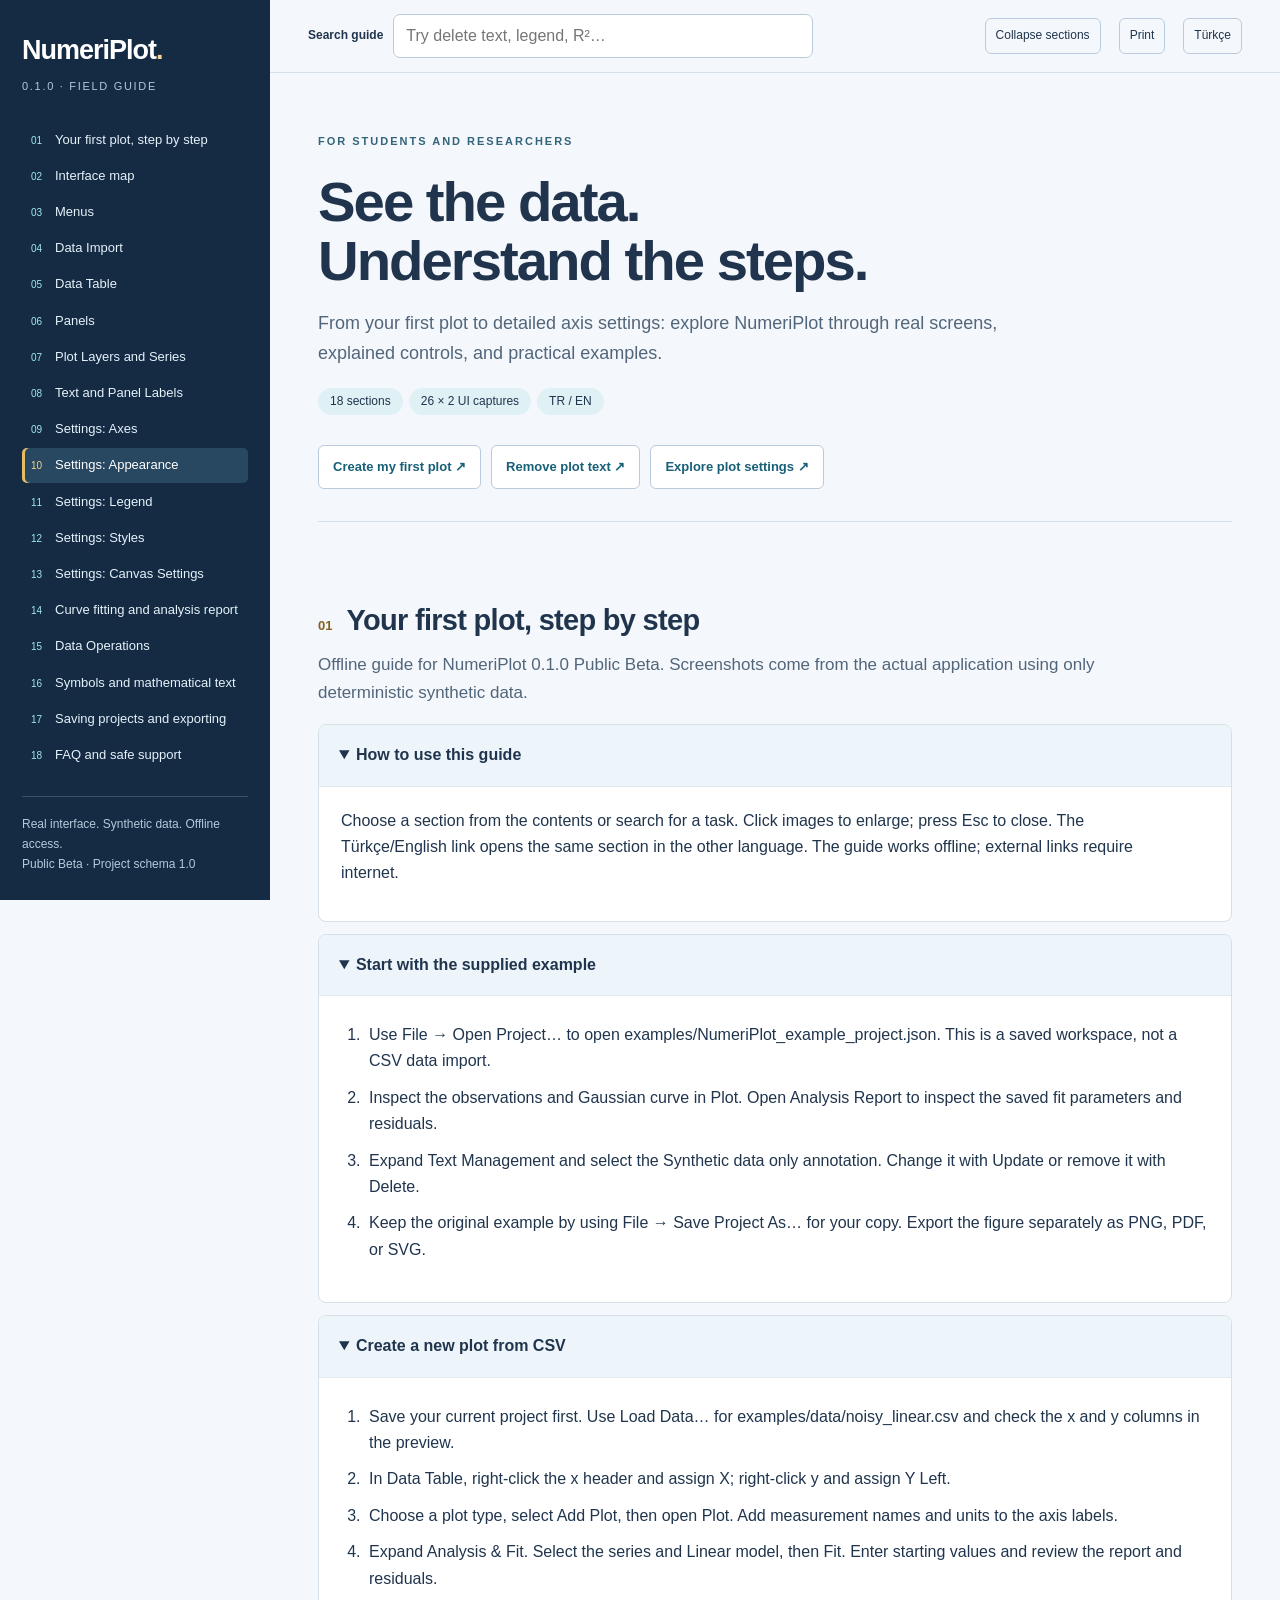
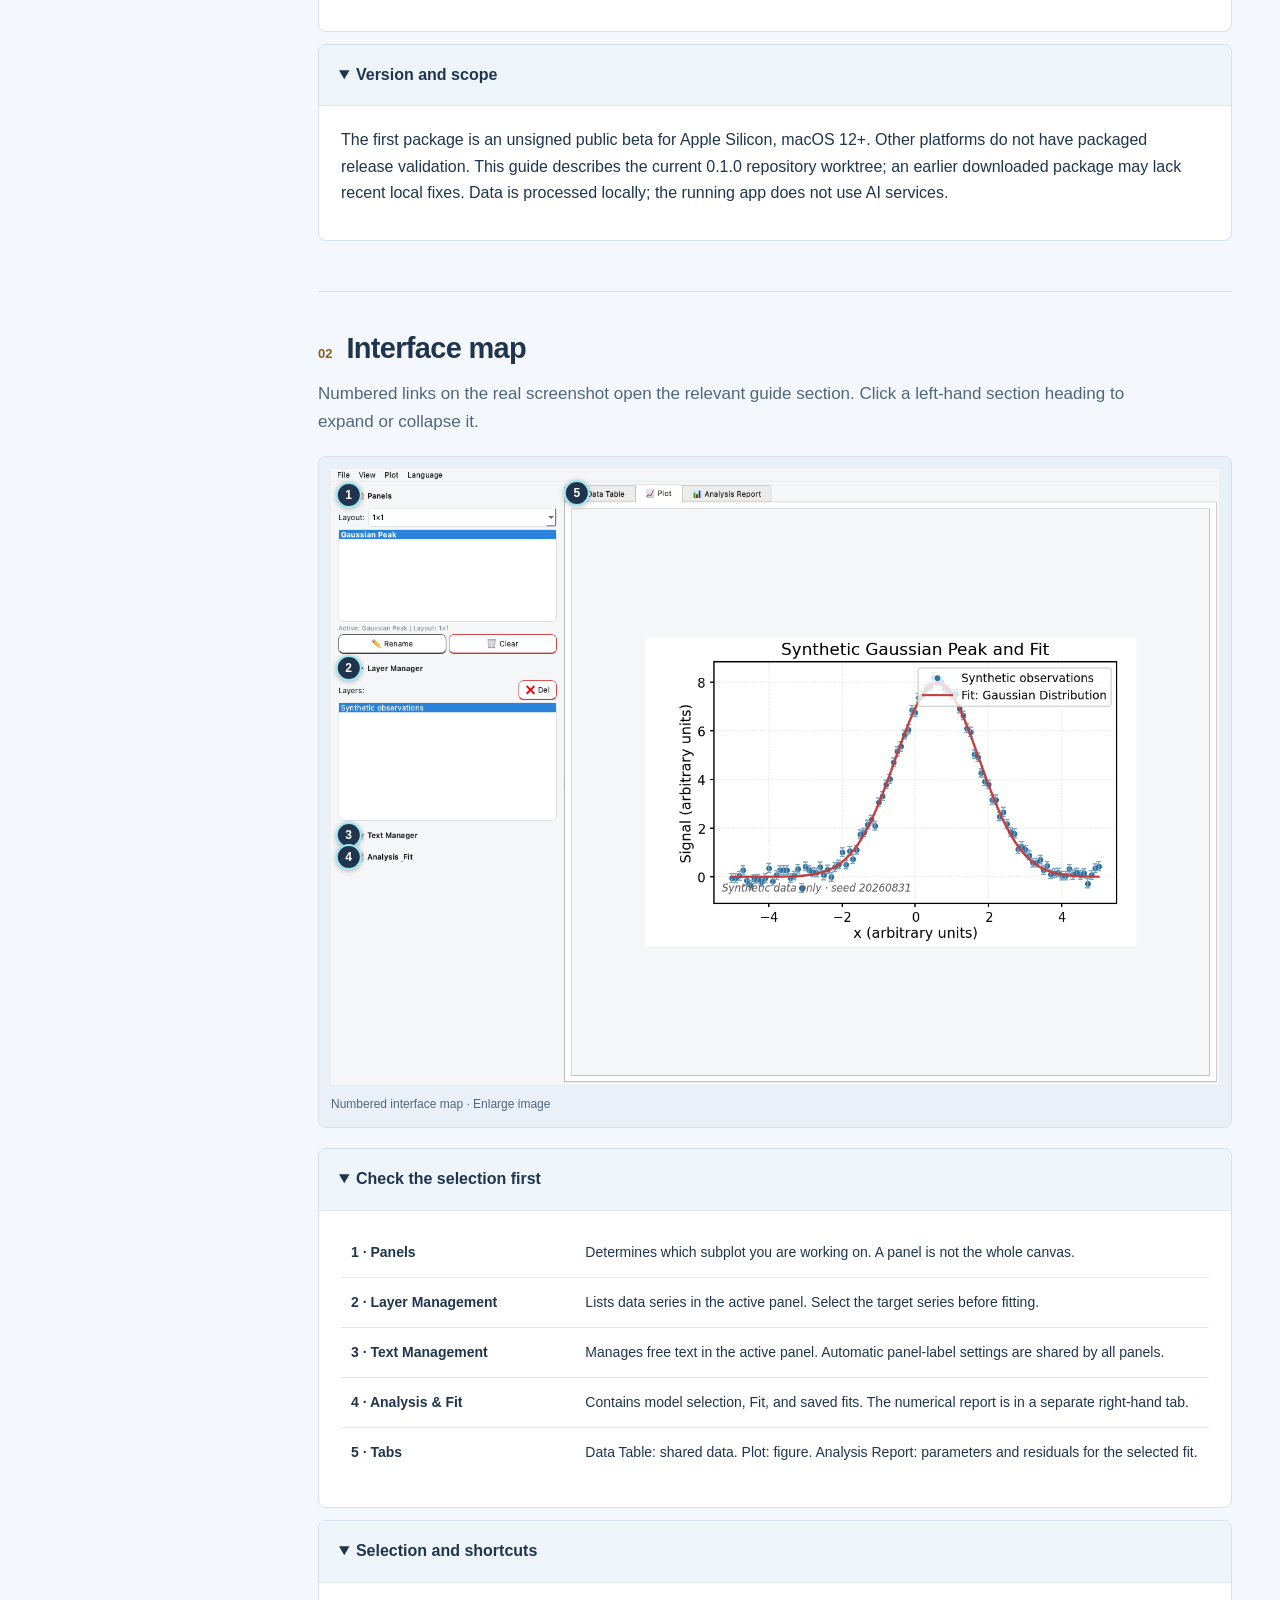
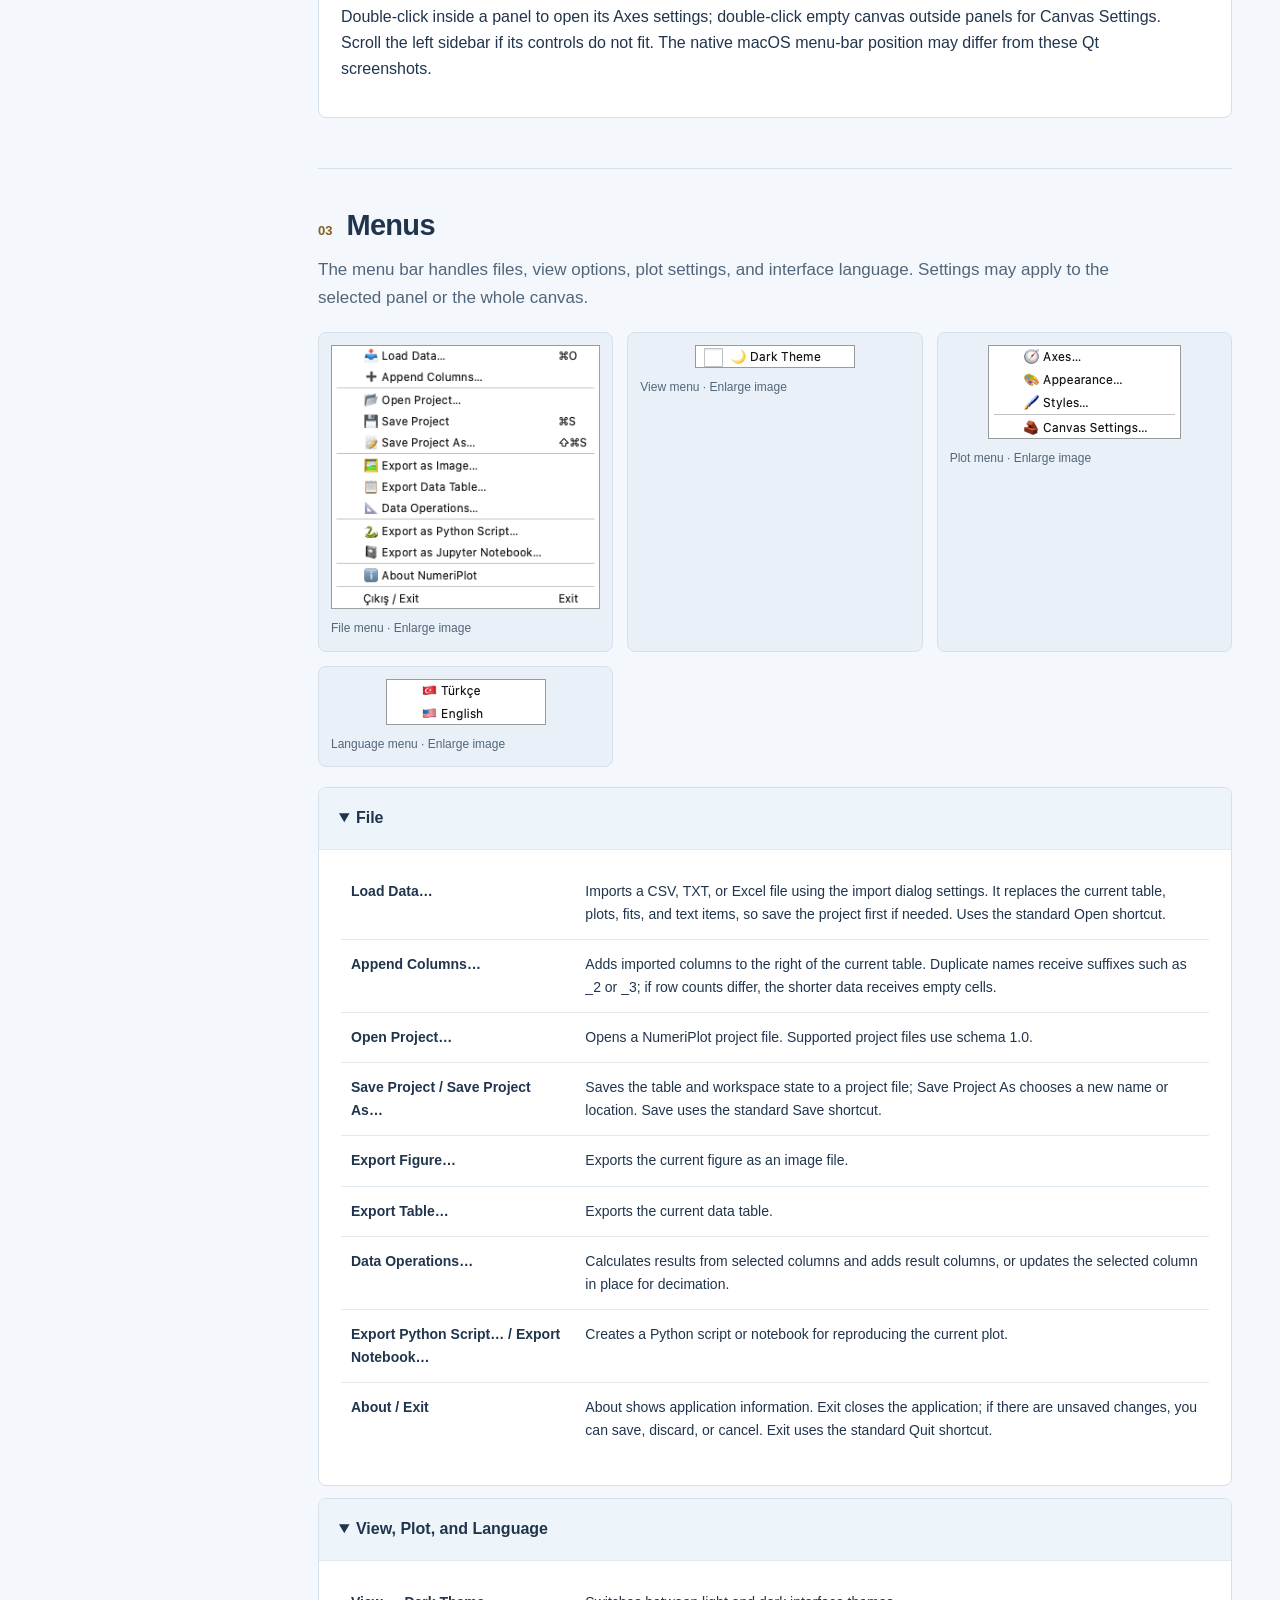
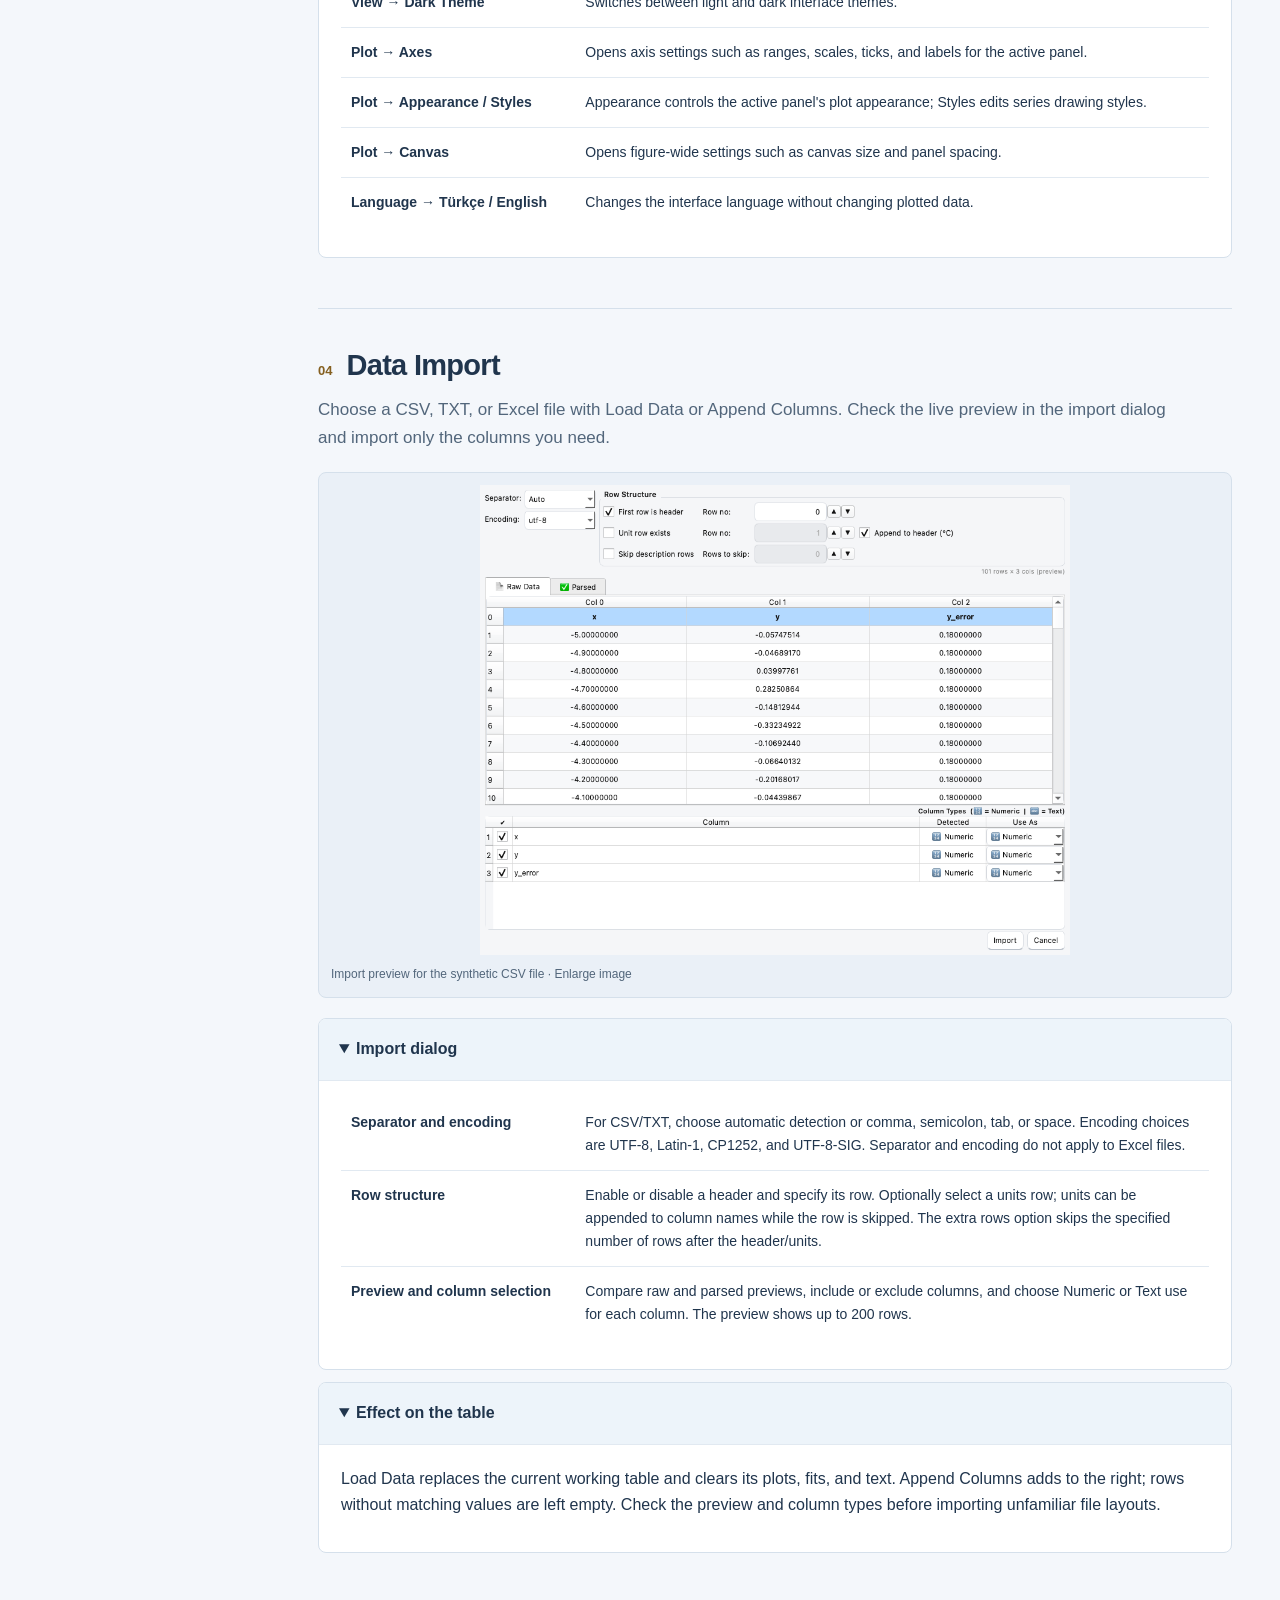
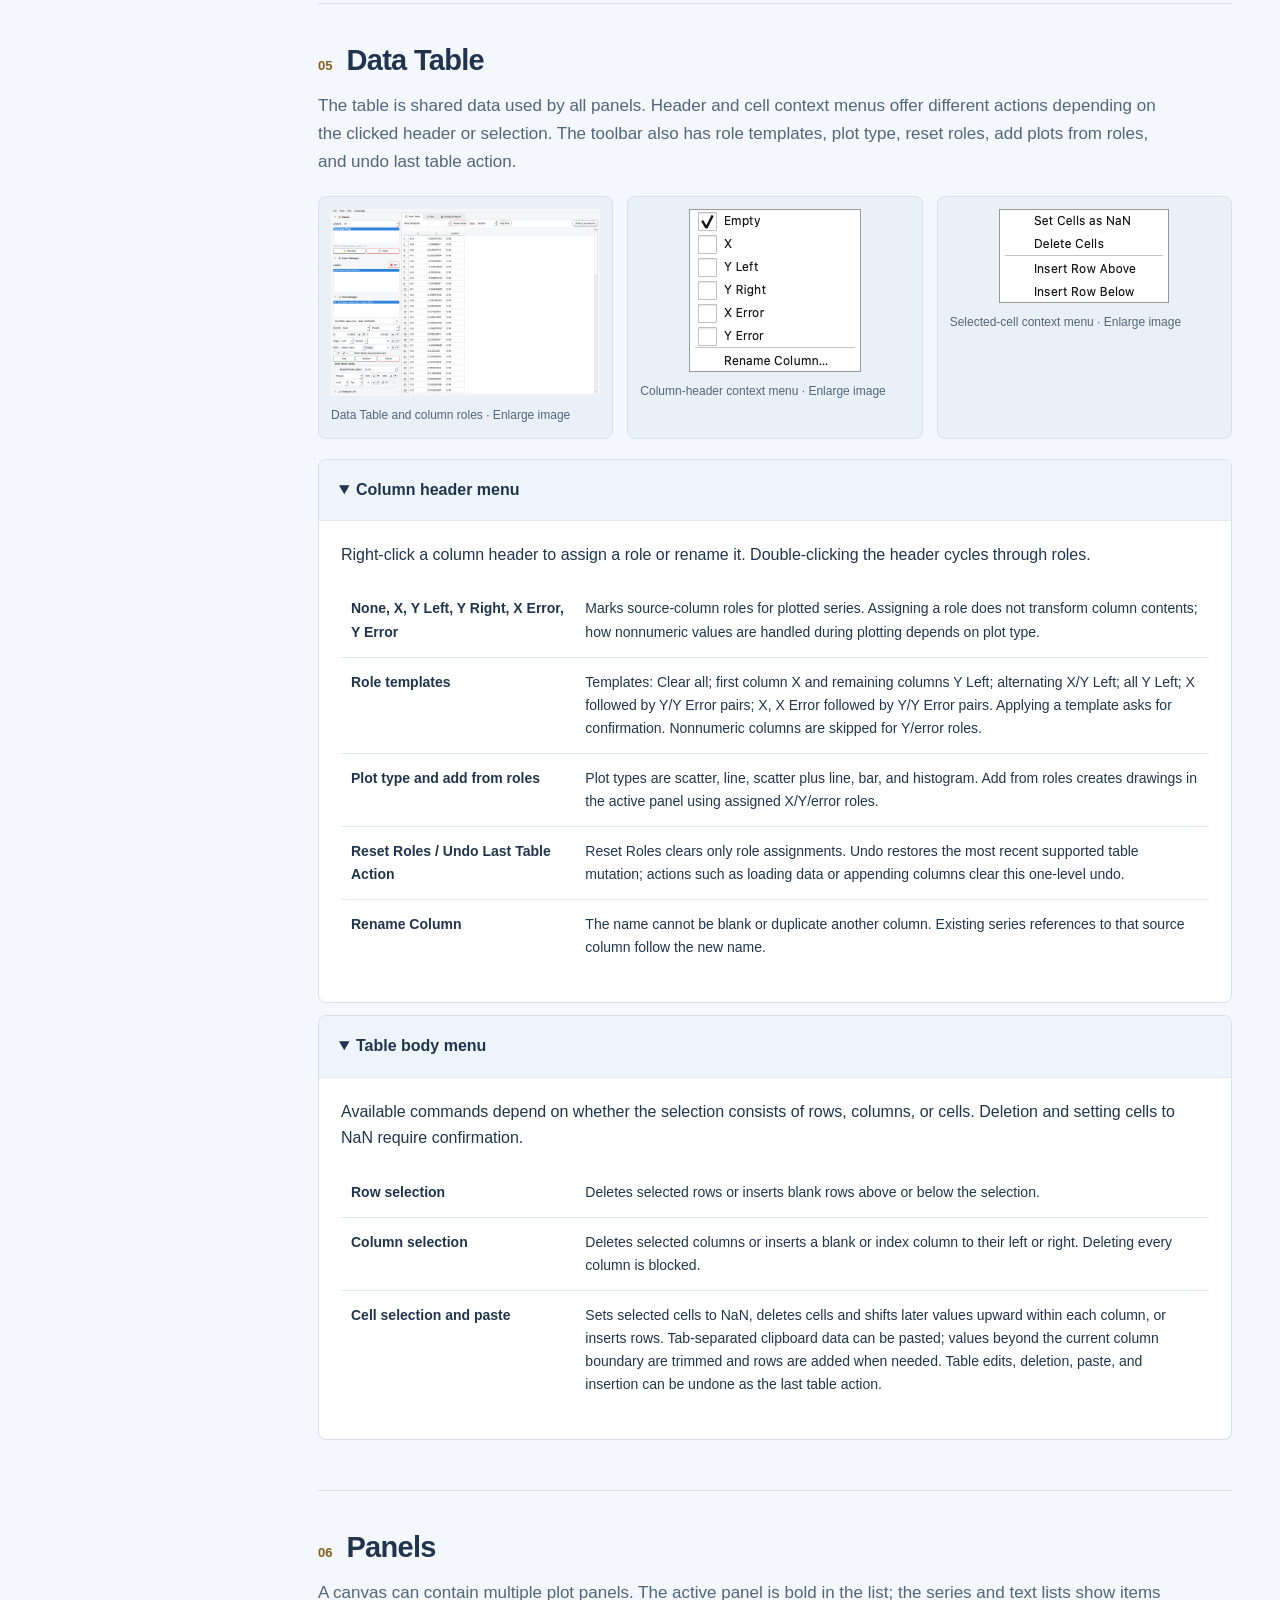
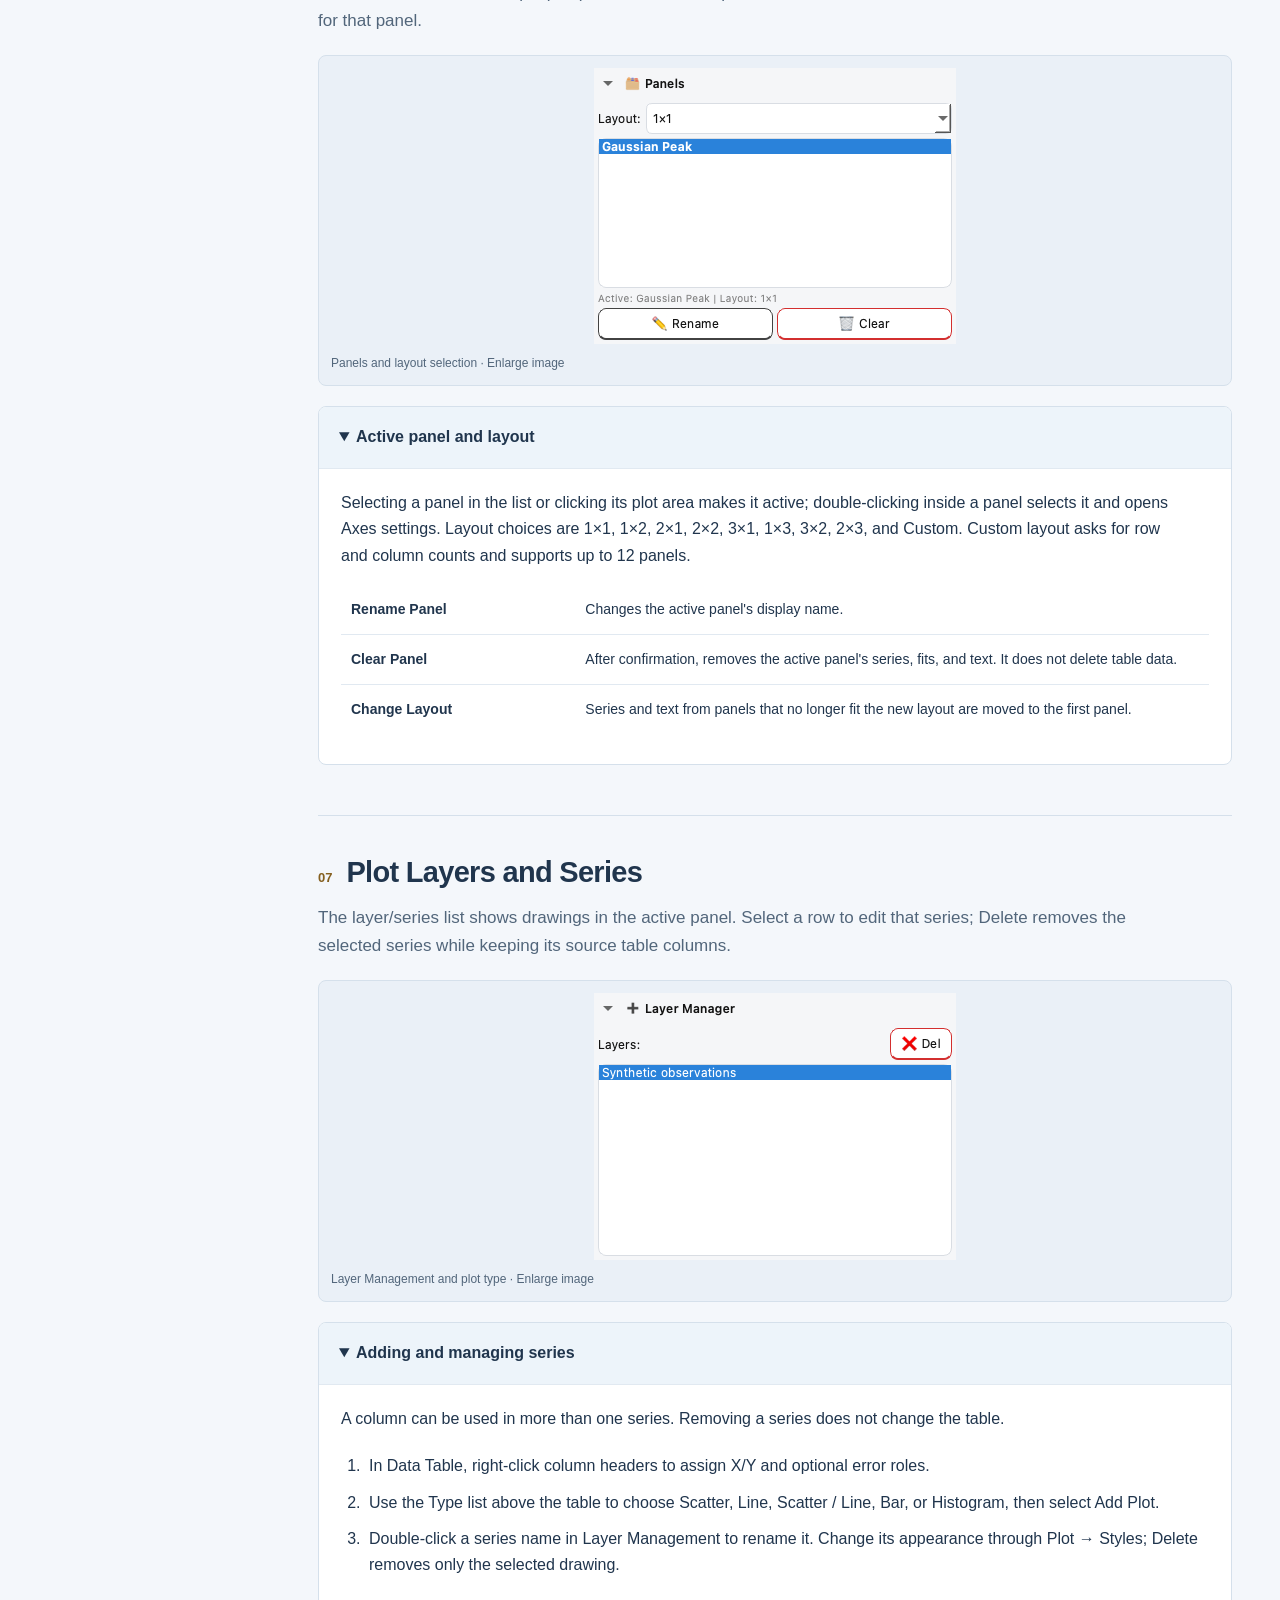
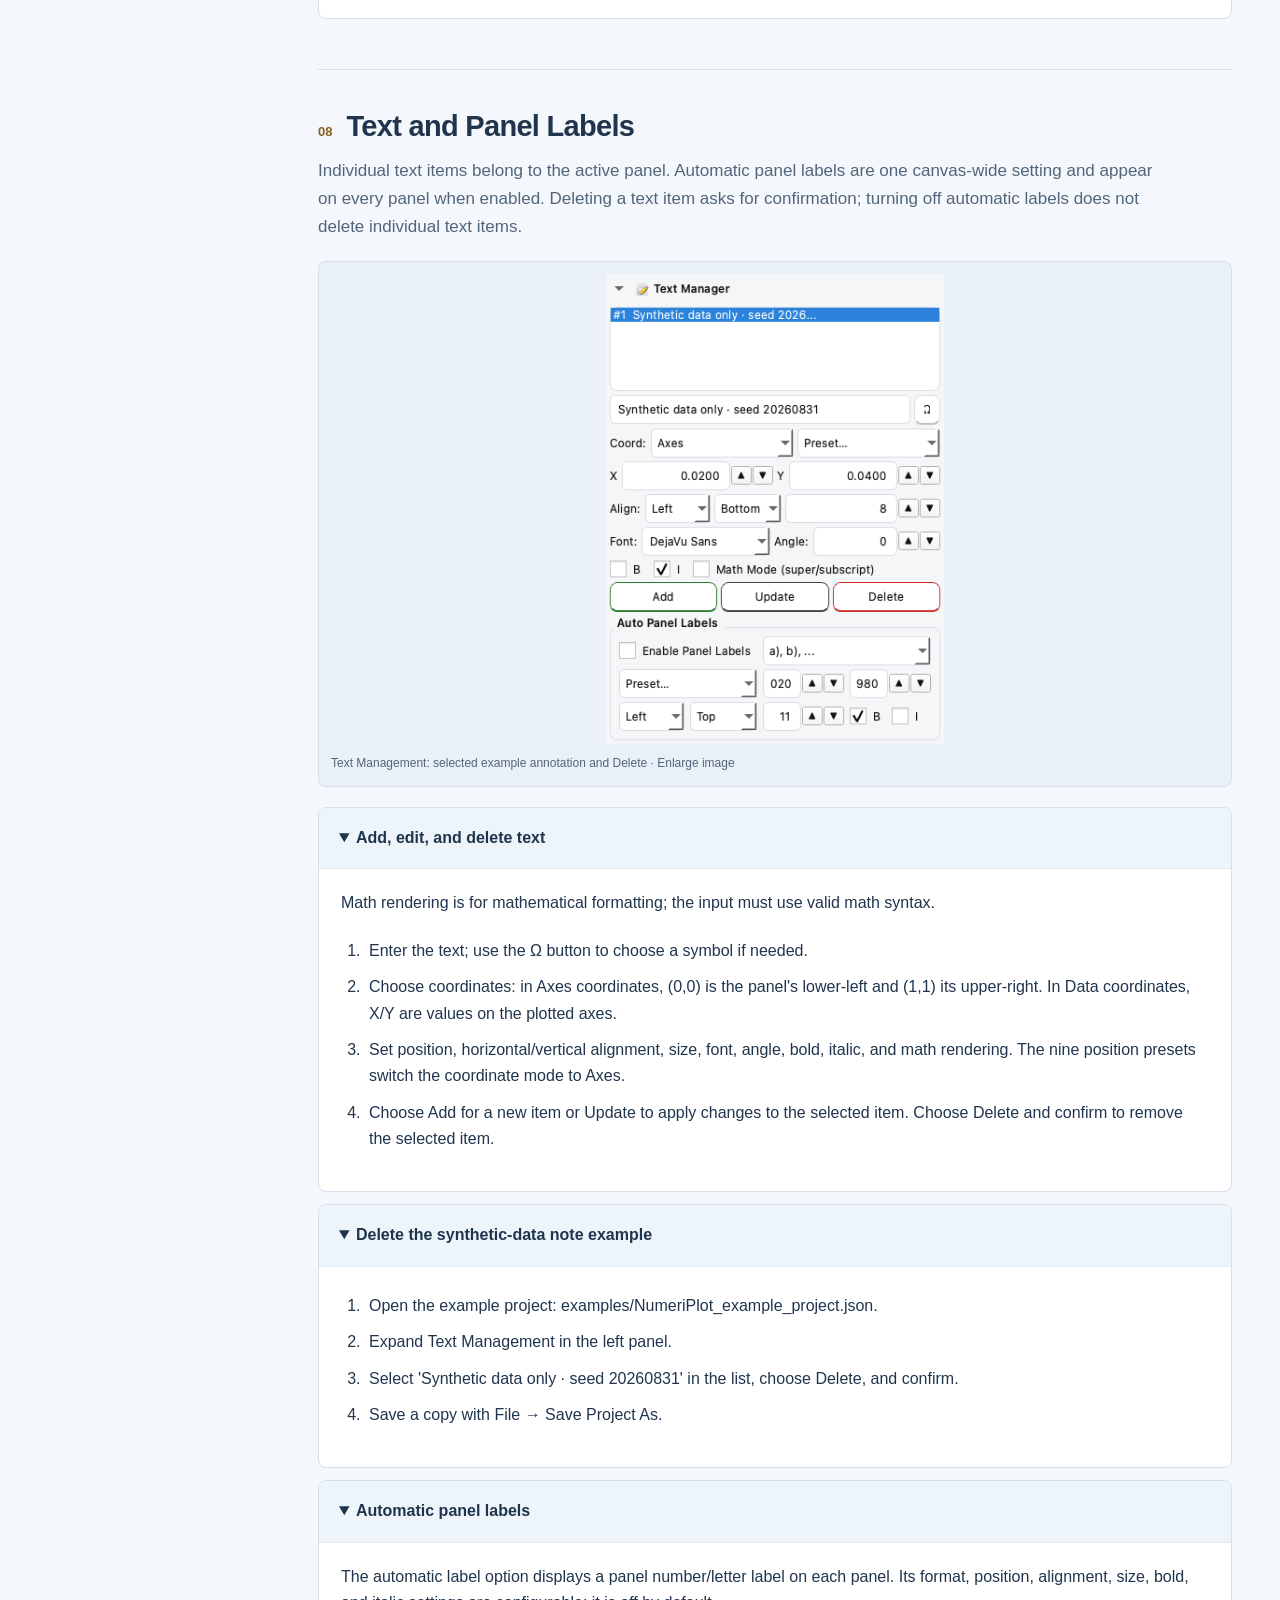
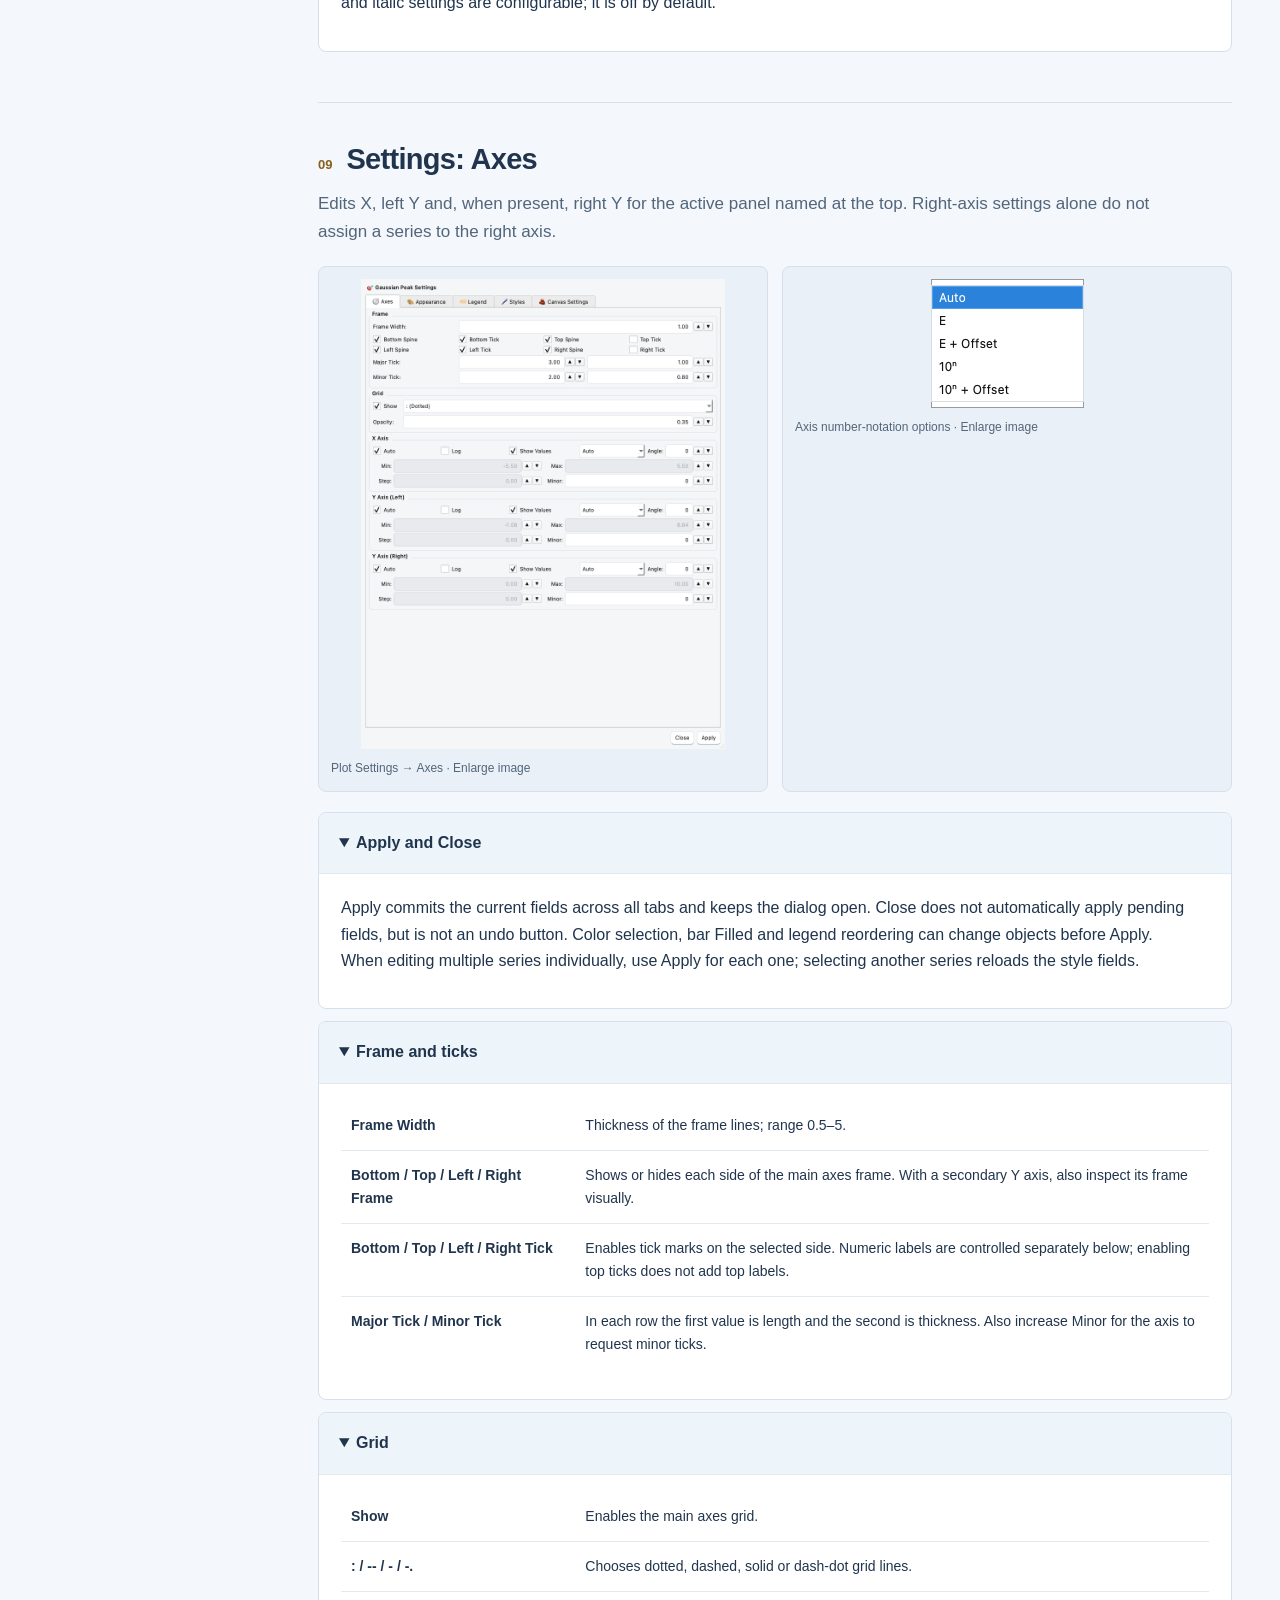
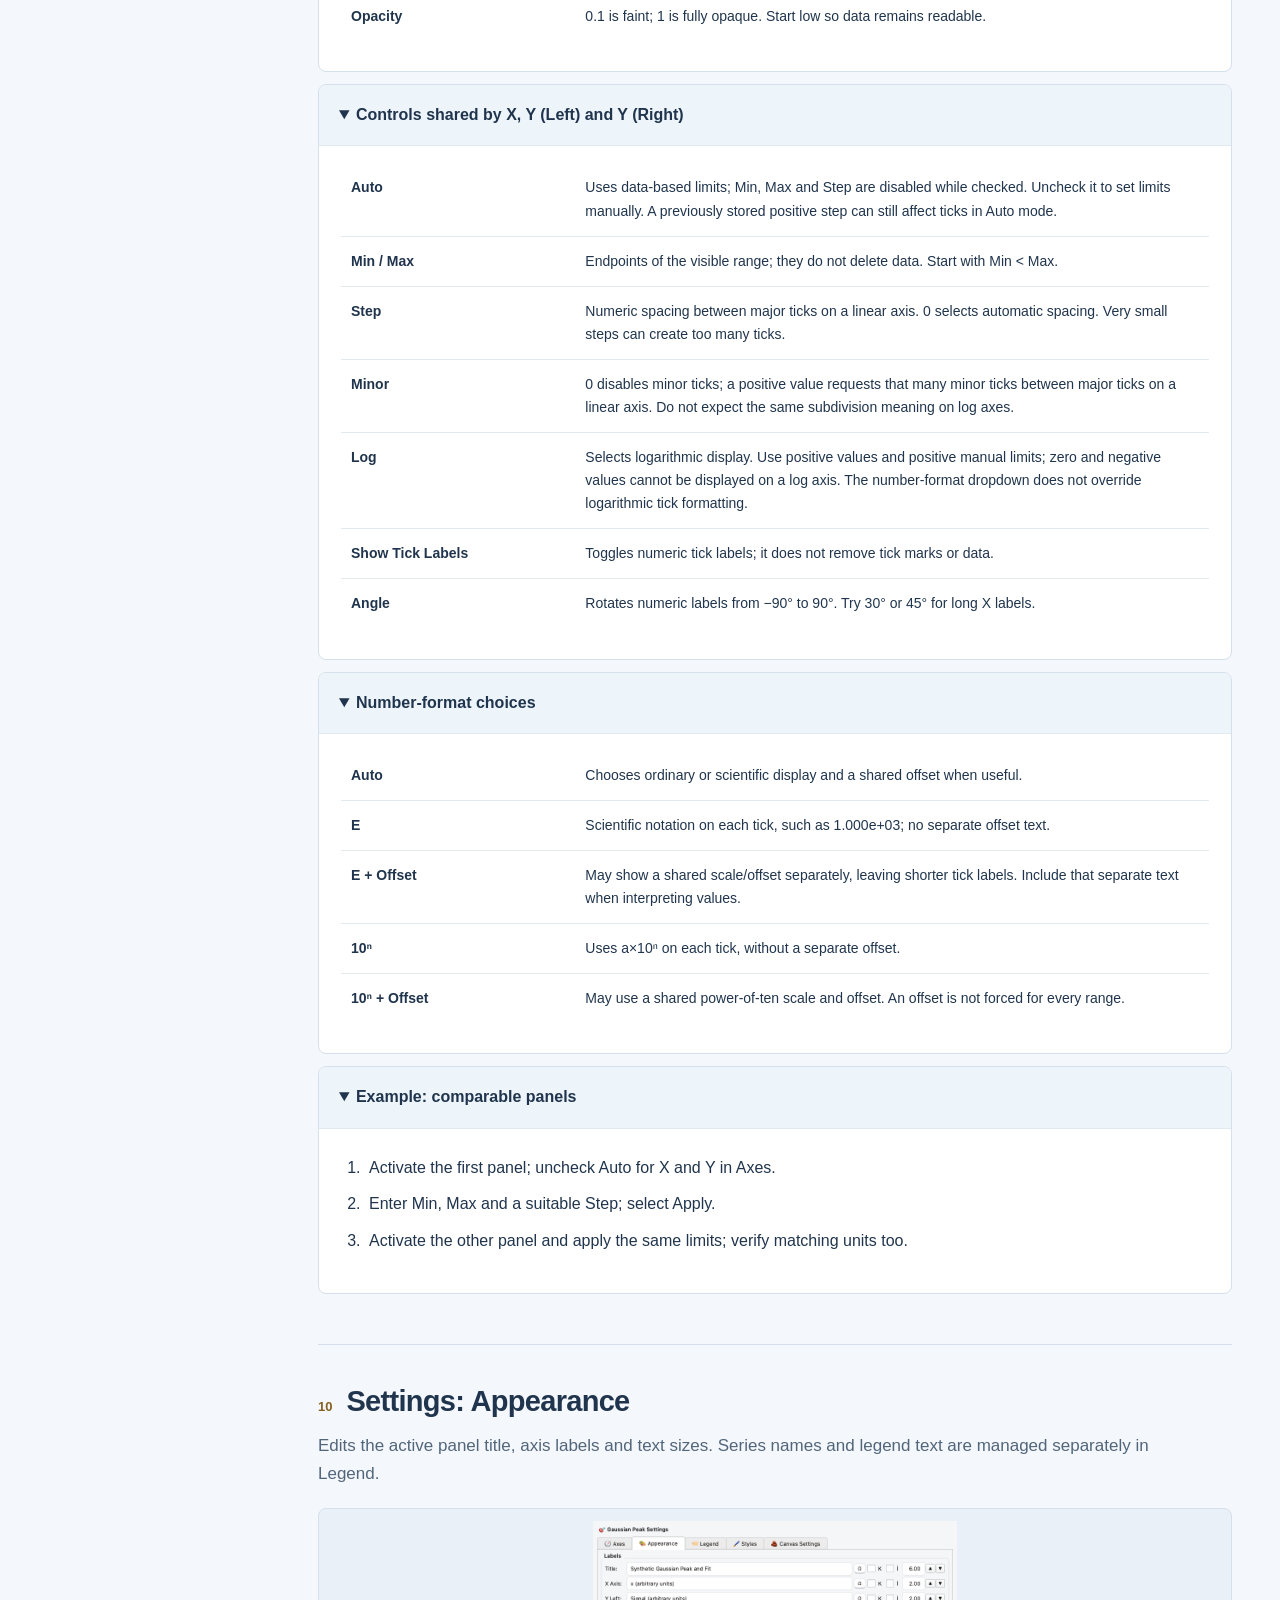
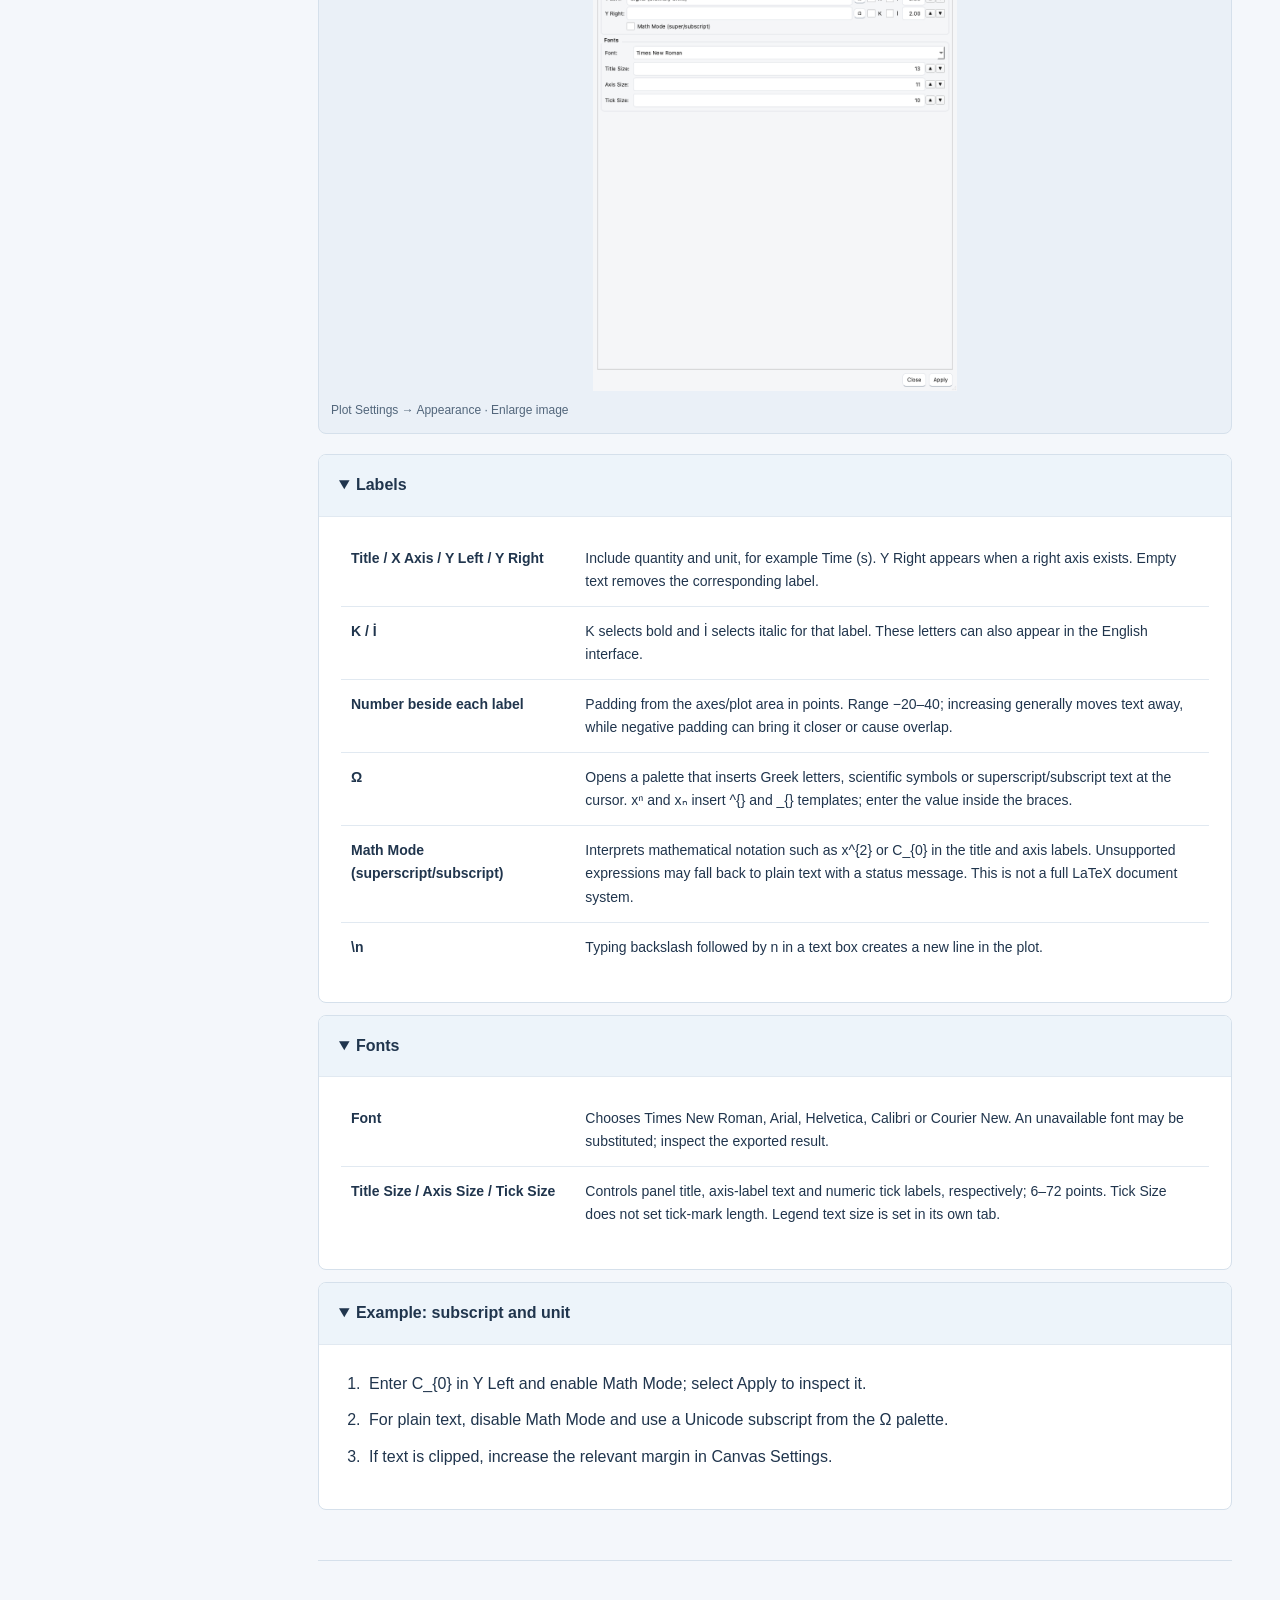
==== docs/guide/en.html @ 48561f3a "docs: add illustrated Turkish and English offline user guide Document menus, panels, plotting contro" ====
<!doctype html>
<html lang="en"><head><meta charset="utf-8"><meta name="viewport" content="width=device-width,initial-scale=1"><meta name="description" content="NumeriPlot 0.1.0: User guide"><title>NumeriPlot · User guide</title><link rel="stylesheet" href="guide.css"><script src="guide.js" defer></script></head>
<body><a class="skip" href="#content">Skip to content</a>
<aside class="sidebar" id="contents"><a class="brand" href="#start">NumeriPlot<span class="brand-dot">.</span></a><p class="edition">0.1.0 · Field guide</p><nav aria-label="Contents"><a href="#start"><span class="nav-num">01</span>Your first plot, step by step</a><a href="#overview"><span class="nav-num">02</span>Interface map</a><a href="#menus"><span class="nav-num">03</span>Menus</a><a href="#import"><span class="nav-num">04</span>Data Import</a><a href="#table"><span class="nav-num">05</span>Data Table</a><a href="#panels"><span class="nav-num">06</span>Panels</a><a href="#layers"><span class="nav-num">07</span>Plot Layers and Series</a><a href="#text"><span class="nav-num">08</span>Text and Panel Labels</a><a href="#settings-axes"><span class="nav-num">09</span>Settings: Axes</a><a href="#settings-appearance"><span class="nav-num">10</span>Settings: Appearance</a><a href="#settings-legend"><span class="nav-num">11</span>Settings: Legend</a><a href="#settings-styles"><span class="nav-num">12</span>Settings: Styles</a><a href="#settings-canvas"><span class="nav-num">13</span>Settings: Canvas Settings</a><a href="#fit"><span class="nav-num">14</span>Curve fitting and analysis report</a><a href="#data-operations"><span class="nav-num">15</span>Data Operations</a><a href="#symbols"><span class="nav-num">16</span>Symbols and mathematical text</a><a href="#save-export"><span class="nav-num">17</span>Saving projects and exporting</a><a href="#troubleshooting"><span class="nav-num">18</span>FAQ and safe support</a></nav><p class="side-foot">Real interface. Synthetic data. Offline access.<br>Public Beta · Project schema 1.0</p></aside>
<header class="topbar"><button class="mobile-menu" aria-controls="contents" aria-expanded="false">☰ <span class="sr">Contents</span></button><div class="search-wrap"><label for="search">Search guide</label><input id="search" type="search" placeholder="Try delete text, legend, R²…" autocomplete="off"></div><button class="expand" aria-expanded="true">Collapse sections</button><button class="print">Print</button><a class="language" data-page="index.html" href="index.html" hreflang="tr">Türkçe</a></header>
<main id="content"><div class="hero"><span class="eyebrow">For students and researchers</span><h1>See the data.<br>Understand the steps.</h1><p>From your first plot to detailed axis settings: explore NumeriPlot through real screens, explained controls, and practical examples.</p><span class="pill">18 sections</span><span class="pill">26 × 2 UI captures</span><span class="pill">TR / EN</span><div class="quicklinks"><a href="#start">Create my first plot ↗</a><a href="#text">Remove plot text ↗</a><a href="#settings-axes">Explore plot settings ↗</a></div></div>
<noscript><p class="note">All content is readable without JavaScript. Search and image enlargement require JavaScript.</p></noscript><p class="status" id="status" role="status" aria-live="polite"></p><p id="empty" class="empty" hidden>No match. Try a shorter term or clear the search.</p>
<article class="section" id="start"><div class="section-head"><span class="section-number">01</span><h2>Your first plot, step by step</h2></div><p class="intro">Offline guide for NumeriPlot 0.1.0 Public Beta. Screenshots come from the actual application using only deterministic synthetic data.</p><details id="start-detail-1" open><summary>How to use this guide</summary><div class="block-body"><p>Choose a section from the contents or search for a task. Click images to enlarge; press Esc to close. The Türkçe/English link opens the same section in the other language. The guide works offline; external links require internet.</p></div></details><details id="start-detail-2" open><summary>Start with the supplied example</summary><div class="block-body"><ol><li>Use File → Open Project… to open examples/NumeriPlot_example_project.json. This is a saved workspace, not a CSV data import.</li><li>Inspect the observations and Gaussian curve in Plot. Open Analysis Report to inspect the saved fit parameters and residuals.</li><li>Expand Text Management and select the Synthetic data only annotation. Change it with Update or remove it with Delete.</li><li>Keep the original example by using File → Save Project As… for your copy. Export the figure separately as PNG, PDF, or SVG.</li></ol></div></details><details id="start-detail-3" open><summary>Create a new plot from CSV</summary><div class="block-body"><ol><li>Save your current project first. Use Load Data… for examples/data/noisy_linear.csv and check the x and y columns in the preview.</li><li>In Data Table, right-click the x header and assign X; right-click y and assign Y Left.</li><li>Choose a plot type, select Add Plot, then open Plot. Add measurement names and units to the axis labels.</li><li>Expand Analysis &amp; Fit. Select the series and Linear model, then Fit. Enter starting values and review the report and residuals.</li></ol></div></details><details id="start-detail-4" open><summary>Version and scope</summary><div class="block-body"><p>The first package is an unsigned public beta for Apple Silicon, macOS 12+. Other platforms do not have packaged release validation. This guide describes the current 0.1.0 repository worktree; an earlier downloaded package may lack recent local fixes. Data is processed locally; the running app does not use AI services.</p></div></details></article><article class="section" id="overview"><div class="section-head"><span class="section-number">02</span><h2>Interface map</h2></div><p class="intro">Numbered links on the real screenshot open the relevant guide section. Click a left-hand section heading to expand or collapse it.</p><div class="gallery single"><figure><div class="image-wrap"><button class="image-button" aria-label="Enlarge image: Numbered interface map"><img src="assets/overview-en.png" width="1440" height="1000" alt="Numbered interface map" loading="lazy"></button><a class="pin" href="#panels" style="left:1.111%;top:4.300%" aria-label="1: Panels">1</a><a class="pin" href="#layers" style="left:1.111%;top:32.300%" aria-label="2: Plot Layers and Series">2</a><a class="pin" href="#text" style="left:1.111%;top:59.400%" aria-label="3: Text and Panel Labels">3</a><a class="pin" href="#fit" style="left:1.111%;top:62.900%" aria-label="4: Curve fitting and analysis report">4</a><a class="pin" href="#table" style="left:26.806%;top:3.900%" aria-label="5: Data Table">5</a></div><figcaption>Numbered interface map · Enlarge image</figcaption></figure></div><details id="overview-detail-1" open><summary>Check the selection first</summary><div class="block-body"><table><tbody><tr><th scope="row">1 · Panels</th><td>Determines which subplot you are working on. A panel is not the whole canvas.</td></tr><tr><th scope="row">2 · Layer Management</th><td>Lists data series in the active panel. Select the target series before fitting.</td></tr><tr><th scope="row">3 · Text Management</th><td>Manages free text in the active panel. Automatic panel-label settings are shared by all panels.</td></tr><tr><th scope="row">4 · Analysis &amp; Fit</th><td>Contains model selection, Fit, and saved fits. The numerical report is in a separate right-hand tab.</td></tr><tr><th scope="row">5 · Tabs</th><td>Data Table: shared data. Plot: figure. Analysis Report: parameters and residuals for the selected fit.</td></tr></tbody></table></div></details><details id="overview-detail-2" open><summary>Selection and shortcuts</summary><div class="block-body"><p>Double-click inside a panel to open its Axes settings; double-click empty canvas outside panels for Canvas Settings. Scroll the left sidebar if its controls do not fit. The native macOS menu-bar position may differ from these Qt screenshots.</p></div></details></article><article class="section" id="menus"><div class="section-head"><span class="section-number">03</span><h2>Menus</h2></div><p class="intro">The menu bar handles files, view options, plot settings, and interface language. Settings may apply to the selected panel or the whole canvas.</p><div class="gallery"><figure><div class="image-wrap"><button class="image-button" aria-label="Enlarge image: File menu"><img src="assets/menus-file-en.png" width="292" height="286" alt="File menu" loading="lazy"></button></div><figcaption>File menu · Enlarge image</figcaption></figure><figure><div class="image-wrap"><button class="image-button" aria-label="Enlarge image: View menu"><img src="assets/menus-view-en.png" width="160" height="23" alt="View menu" loading="lazy"></button></div><figcaption>View menu · Enlarge image</figcaption></figure><figure><div class="image-wrap"><button class="image-button" aria-label="Enlarge image: Plot menu"><img src="assets/menus-plot-en.png" width="193" height="94" alt="Plot menu" loading="lazy"></button></div><figcaption>Plot menu · Enlarge image</figcaption></figure><figure><div class="image-wrap"><button class="image-button" aria-label="Enlarge image: Language menu"><img src="assets/menus-language-en.png" width="160" height="46" alt="Language menu" loading="lazy"></button></div><figcaption>Language menu · Enlarge image</figcaption></figure></div><details id="menus-detail-1" open><summary>File</summary><div class="block-body"><table><tbody><tr><th scope="row">Load Data…</th><td>Imports a CSV, TXT, or Excel file using the import dialog settings. It replaces the current table, plots, fits, and text items, so save the project first if needed. Uses the standard Open shortcut.</td></tr><tr><th scope="row">Append Columns…</th><td>Adds imported columns to the right of the current table. Duplicate names receive suffixes such as _2 or _3; if row counts differ, the shorter data receives empty cells.</td></tr><tr><th scope="row">Open Project…</th><td>Opens a NumeriPlot project file. Supported project files use schema 1.0.</td></tr><tr><th scope="row">Save Project / Save Project As…</th><td>Saves the table and workspace state to a project file; Save Project As chooses a new name or location. Save uses the standard Save shortcut.</td></tr><tr><th scope="row">Export Figure…</th><td>Exports the current figure as an image file.</td></tr><tr><th scope="row">Export Table…</th><td>Exports the current data table.</td></tr><tr><th scope="row">Data Operations…</th><td>Calculates results from selected columns and adds result columns, or updates the selected column in place for decimation.</td></tr><tr><th scope="row">Export Python Script… / Export Notebook…</th><td>Creates a Python script or notebook for reproducing the current plot.</td></tr><tr><th scope="row">About / Exit</th><td>About shows application information. Exit closes the application; if there are unsaved changes, you can save, discard, or cancel. Exit uses the standard Quit shortcut.</td></tr></tbody></table></div></details><details id="menus-detail-2" open><summary>View, Plot, and Language</summary><div class="block-body"><table><tbody><tr><th scope="row">View → Dark Theme</th><td>Switches between light and dark interface themes.</td></tr><tr><th scope="row">Plot → Axes</th><td>Opens axis settings such as ranges, scales, ticks, and labels for the active panel.</td></tr><tr><th scope="row">Plot → Appearance / Styles</th><td>Appearance controls the active panel&#x27;s plot appearance; Styles edits series drawing styles.</td></tr><tr><th scope="row">Plot → Canvas</th><td>Opens figure-wide settings such as canvas size and panel spacing.</td></tr><tr><th scope="row">Language → Türkçe / English</th><td>Changes the interface language without changing plotted data.</td></tr></tbody></table></div></details></article><article class="section" id="import"><div class="section-head"><span class="section-number">04</span><h2>Data Import</h2></div><p class="intro">Choose a CSV, TXT, or Excel file with Load Data or Append Columns. Check the live preview in the import dialog and import only the columns you need.</p><div class="gallery"><figure><div class="image-wrap"><button class="image-button" aria-label="Enlarge image: Import preview for the synthetic CSV file"><img src="assets/import-en.png" width="980" height="780" alt="Import preview for the synthetic CSV file" loading="lazy"></button></div><figcaption>Import preview for the synthetic CSV file · Enlarge image</figcaption></figure></div><details id="import-detail-1" open><summary>Import dialog</summary><div class="block-body"><table><tbody><tr><th scope="row">Separator and encoding</th><td>For CSV/TXT, choose automatic detection or comma, semicolon, tab, or space. Encoding choices are UTF-8, Latin-1, CP1252, and UTF-8-SIG. Separator and encoding do not apply to Excel files.</td></tr><tr><th scope="row">Row structure</th><td>Enable or disable a header and specify its row. Optionally select a units row; units can be appended to column names while the row is skipped. The extra rows option skips the specified number of rows after the header/units.</td></tr><tr><th scope="row">Preview and column selection</th><td>Compare raw and parsed previews, include or exclude columns, and choose Numeric or Text use for each column. The preview shows up to 200 rows.</td></tr></tbody></table></div></details><details id="import-detail-2" open><summary>Effect on the table</summary><div class="block-body"><p>Load Data replaces the current working table and clears its plots, fits, and text. Append Columns adds to the right; rows without matching values are left empty. Check the preview and column types before importing unfamiliar file layouts.</p></div></details></article><article class="section" id="table"><div class="section-head"><span class="section-number">05</span><h2>Data Table</h2></div><p class="intro">The table is shared data used by all panels. Header and cell context menus offer different actions depending on the clicked header or selection. The toolbar also has role templates, plot type, reset roles, add plots from roles, and undo last table action.</p><div class="gallery"><figure><div class="image-wrap"><button class="image-button" aria-label="Enlarge image: Data Table and column roles"><img src="assets/table-en.png" width="1440" height="1000" alt="Data Table and column roles" loading="lazy"></button></div><figcaption>Data Table and column roles · Enlarge image</figcaption></figure><figure><div class="image-wrap"><button class="image-button" aria-label="Enlarge image: Column-header context menu"><img src="assets/table-roles-en.png" width="172" height="163" alt="Column-header context menu" loading="lazy"></button></div><figcaption>Column-header context menu · Enlarge image</figcaption></figure><figure><div class="image-wrap"><button class="image-button" aria-label="Enlarge image: Selected-cell context menu"><img src="assets/table-context-en.png" width="170" height="94" alt="Selected-cell context menu" loading="lazy"></button></div><figcaption>Selected-cell context menu · Enlarge image</figcaption></figure></div><details id="table-detail-1" open><summary>Column header menu</summary><div class="block-body"><p>Right-click a column header to assign a role or rename it. Double-clicking the header cycles through roles.</p><table><tbody><tr><th scope="row">None, X, Y Left, Y Right, X Error, Y Error</th><td>Marks source-column roles for plotted series. Assigning a role does not transform column contents; how nonnumeric values are handled during plotting depends on plot type.</td></tr><tr><th scope="row">Role templates</th><td>Templates: Clear all; first column X and remaining columns Y Left; alternating X/Y Left; all Y Left; X followed by Y/Y Error pairs; X, X Error followed by Y/Y Error pairs. Applying a template asks for confirmation. Nonnumeric columns are skipped for Y/error roles.</td></tr><tr><th scope="row">Plot type and add from roles</th><td>Plot types are scatter, line, scatter plus line, bar, and histogram. Add from roles creates drawings in the active panel using assigned X/Y/error roles.</td></tr><tr><th scope="row">Reset Roles / Undo Last Table Action</th><td>Reset Roles clears only role assignments. Undo restores the most recent supported table mutation; actions such as loading data or appending columns clear this one-level undo.</td></tr><tr><th scope="row">Rename Column</th><td>The name cannot be blank or duplicate another column. Existing series references to that source column follow the new name.</td></tr></tbody></table></div></details><details id="table-detail-2" open><summary>Table body menu</summary><div class="block-body"><p>Available commands depend on whether the selection consists of rows, columns, or cells. Deletion and setting cells to NaN require confirmation.</p><table><tbody><tr><th scope="row">Row selection</th><td>Deletes selected rows or inserts blank rows above or below the selection.</td></tr><tr><th scope="row">Column selection</th><td>Deletes selected columns or inserts a blank or index column to their left or right. Deleting every column is blocked.</td></tr><tr><th scope="row">Cell selection and paste</th><td>Sets selected cells to NaN, deletes cells and shifts later values upward within each column, or inserts rows. Tab-separated clipboard data can be pasted; values beyond the current column boundary are trimmed and rows are added when needed. Table edits, deletion, paste, and insertion can be undone as the last table action.</td></tr></tbody></table></div></details></article><article class="section" id="panels"><div class="section-head"><span class="section-number">06</span><h2>Panels</h2></div><p class="intro">A canvas can contain multiple plot panels. The active panel is bold in the list; the series and text lists show items for that panel.</p><div class="gallery"><figure><div class="image-wrap"><button class="image-button" aria-label="Enlarge image: Panels and layout selection"><img src="assets/panels-en.png" width="362" height="276" alt="Panels and layout selection" loading="lazy"></button></div><figcaption>Panels and layout selection · Enlarge image</figcaption></figure></div><details id="panels-detail-1" open><summary>Active panel and layout</summary><div class="block-body"><p>Selecting a panel in the list or clicking its plot area makes it active; double-clicking inside a panel selects it and opens Axes settings. Layout choices are 1×1, 1×2, 2×1, 2×2, 3×1, 1×3, 3×2, 2×3, and Custom. Custom layout asks for row and column counts and supports up to 12 panels.</p><table><tbody><tr><th scope="row">Rename Panel</th><td>Changes the active panel&#x27;s display name.</td></tr><tr><th scope="row">Clear Panel</th><td>After confirmation, removes the active panel&#x27;s series, fits, and text. It does not delete table data.</td></tr><tr><th scope="row">Change Layout</th><td>Series and text from panels that no longer fit the new layout are moved to the first panel.</td></tr></tbody></table></div></details></article><article class="section" id="layers"><div class="section-head"><span class="section-number">07</span><h2>Plot Layers and Series</h2></div><p class="intro">The layer/series list shows drawings in the active panel. Select a row to edit that series; Delete removes the selected series while keeping its source table columns.</p><div class="gallery"><figure><div class="image-wrap"><button class="image-button" aria-label="Enlarge image: Layer Management and plot type"><img src="assets/layers-en.png" width="362" height="267" alt="Layer Management and plot type" loading="lazy"></button></div><figcaption>Layer Management and plot type · Enlarge image</figcaption></figure></div><details id="layers-detail-1" open><summary>Adding and managing series</summary><div class="block-body"><p>A column can be used in more than one series. Removing a series does not change the table.</p><ol><li>In Data Table, right-click column headers to assign X/Y and optional error roles.</li><li>Use the Type list above the table to choose Scatter, Line, Scatter / Line, Bar, or Histogram, then select Add Plot.</li><li>Double-click a series name in Layer Management to rename it. Change its appearance through Plot → Styles; Delete removes only the selected drawing.</li></ol></div></details></article><article class="section" id="text"><div class="section-head"><span class="section-number">08</span><h2>Text and Panel Labels</h2></div><p class="intro">Individual text items belong to the active panel. Automatic panel labels are one canvas-wide setting and appear on every panel when enabled. Deleting a text item asks for confirmation; turning off automatic labels does not delete individual text items.</p><div class="gallery"><figure><div class="image-wrap"><button class="image-button" aria-label="Enlarge image: Text Management: selected example annotation and Delete"><img src="assets/text-en.png" width="362" height="502" alt="Text Management: selected example annotation and Delete" loading="lazy"></button></div><figcaption>Text Management: selected example annotation and Delete · Enlarge image</figcaption></figure></div><details id="text-detail-1" open><summary>Add, edit, and delete text</summary><div class="block-body"><p>Math rendering is for mathematical formatting; the input must use valid math syntax.</p><ol><li>Enter the text; use the Ω button to choose a symbol if needed.</li><li>Choose coordinates: in Axes coordinates, (0,0) is the panel&#x27;s lower-left and (1,1) its upper-right. In Data coordinates, X/Y are values on the plotted axes.</li><li>Set position, horizontal/vertical alignment, size, font, angle, bold, italic, and math rendering. The nine position presets switch the coordinate mode to Axes.</li><li>Choose Add for a new item or Update to apply changes to the selected item. Choose Delete and confirm to remove the selected item.</li></ol></div></details><details id="text-detail-2" open><summary>Delete the synthetic-data note example</summary><div class="block-body"><ol><li>Open the example project: examples/NumeriPlot_example_project.json.</li><li>Expand Text Management in the left panel.</li><li>Select &#x27;Synthetic data only · seed 20260831&#x27; in the list, choose Delete, and confirm.</li><li>Save a copy with File → Save Project As.</li></ol></div></details><details id="text-detail-3" open><summary>Automatic panel labels</summary><div class="block-body"><p>The automatic label option displays a panel number/letter label on each panel. Its format, position, alignment, size, bold, and italic settings are configurable; it is off by default.</p></div></details></article><article class="section" id="settings-axes"><div class="section-head"><span class="section-number">09</span><h2>Settings: Axes</h2></div><p class="intro">Edits X, left Y and, when present, right Y for the active panel named at the top. Right-axis settings alone do not assign a series to the right axis.</p><div class="gallery"><figure><div class="image-wrap"><button class="image-button" aria-label="Enlarge image: Plot Settings → Axes"><img src="assets/settings-axes-en.png" width="850" height="1100" alt="Plot Settings → Axes" loading="lazy"></button></div><figcaption>Plot Settings → Axes · Enlarge image</figcaption></figure><figure><div class="image-wrap"><button class="image-button" aria-label="Enlarge image: Axis number-notation options"><img src="assets/notation-options-en.png" width="153" height="129" alt="Axis number-notation options" loading="lazy"></button></div><figcaption>Axis number-notation options · Enlarge image</figcaption></figure></div><details id="settings-axes-detail-1" open><summary>Apply and Close</summary><div class="block-body"><p>Apply commits the current fields across all tabs and keeps the dialog open. Close does not automatically apply pending fields, but is not an undo button. Color selection, bar Filled and legend reordering can change objects before Apply. When editing multiple series individually, use Apply for each one; selecting another series reloads the style fields.</p></div></details><details id="settings-axes-detail-2" open><summary>Frame and ticks</summary><div class="block-body"><table><tbody><tr><th scope="row">Frame Width</th><td>Thickness of the frame lines; range 0.5–5.</td></tr><tr><th scope="row">Bottom / Top / Left / Right Frame</th><td>Shows or hides each side of the main axes frame. With a secondary Y axis, also inspect its frame visually.</td></tr><tr><th scope="row">Bottom / Top / Left / Right Tick</th><td>Enables tick marks on the selected side. Numeric labels are controlled separately below; enabling top ticks does not add top labels.</td></tr><tr><th scope="row">Major Tick / Minor Tick</th><td>In each row the first value is length and the second is thickness. Also increase Minor for the axis to request minor ticks.</td></tr></tbody></table></div></details><details id="settings-axes-detail-3" open><summary>Grid</summary><div class="block-body"><table><tbody><tr><th scope="row">Show</th><td>Enables the main axes grid.</td></tr><tr><th scope="row"> : / -- / - / -.</th><td>Chooses dotted, dashed, solid or dash-dot grid lines.</td></tr><tr><th scope="row">Opacity</th><td>0.1 is faint; 1 is fully opaque. Start low so data remains readable.</td></tr></tbody></table></div></details><details id="settings-axes-detail-4" open><summary>Controls shared by X, Y (Left) and Y (Right)</summary><div class="block-body"><table><tbody><tr><th scope="row">Auto</th><td>Uses data-based limits; Min, Max and Step are disabled while checked. Uncheck it to set limits manually. A previously stored positive step can still affect ticks in Auto mode.</td></tr><tr><th scope="row">Min / Max</th><td>Endpoints of the visible range; they do not delete data. Start with Min &lt; Max.</td></tr><tr><th scope="row">Step</th><td>Numeric spacing between major ticks on a linear axis. 0 selects automatic spacing. Very small steps can create too many ticks.</td></tr><tr><th scope="row">Minor</th><td>0 disables minor ticks; a positive value requests that many minor ticks between major ticks on a linear axis. Do not expect the same subdivision meaning on log axes.</td></tr><tr><th scope="row">Log</th><td>Selects logarithmic display. Use positive values and positive manual limits; zero and negative values cannot be displayed on a log axis. The number-format dropdown does not override logarithmic tick formatting.</td></tr><tr><th scope="row">Show Tick Labels</th><td>Toggles numeric tick labels; it does not remove tick marks or data.</td></tr><tr><th scope="row">Angle</th><td>Rotates numeric labels from −90° to 90°. Try 30° or 45° for long X labels.</td></tr></tbody></table></div></details><details id="settings-axes-detail-5" open><summary>Number-format choices</summary><div class="block-body"><table><tbody><tr><th scope="row">Auto</th><td>Chooses ordinary or scientific display and a shared offset when useful.</td></tr><tr><th scope="row">E</th><td>Scientific notation on each tick, such as 1.000e+03; no separate offset text.</td></tr><tr><th scope="row">E + Offset</th><td>May show a shared scale/offset separately, leaving shorter tick labels. Include that separate text when interpreting values.</td></tr><tr><th scope="row">10ⁿ</th><td>Uses a×10ⁿ on each tick, without a separate offset.</td></tr><tr><th scope="row">10ⁿ + Offset</th><td>May use a shared power-of-ten scale and offset. An offset is not forced for every range.</td></tr></tbody></table></div></details><details id="settings-axes-detail-6" open><summary>Example: comparable panels</summary><div class="block-body"><ol><li>Activate the first panel; uncheck Auto for X and Y in Axes.</li><li>Enter Min, Max and a suitable Step; select Apply.</li><li>Activate the other panel and apply the same limits; verify matching units too.</li></ol></div></details></article><article class="section" id="settings-appearance"><div class="section-head"><span class="section-number">10</span><h2>Settings: Appearance</h2></div><p class="intro">Edits the active panel title, axis labels and text sizes. Series names and legend text are managed separately in Legend.</p><div class="gallery"><figure><div class="image-wrap"><button class="image-button" aria-label="Enlarge image: Plot Settings → Appearance"><img src="assets/settings-appearance-en.png" width="850" height="1100" alt="Plot Settings → Appearance" loading="lazy"></button></div><figcaption>Plot Settings → Appearance · Enlarge image</figcaption></figure></div><details id="settings-appearance-detail-1" open><summary>Labels</summary><div class="block-body"><table><tbody><tr><th scope="row">Title / X Axis / Y Left / Y Right</th><td>Include quantity and unit, for example Time (s). Y Right appears when a right axis exists. Empty text removes the corresponding label.</td></tr><tr><th scope="row">K / İ</th><td>K selects bold and İ selects italic for that label. These letters can also appear in the English interface.</td></tr><tr><th scope="row">Number beside each label</th><td>Padding from the axes/plot area in points. Range −20–40; increasing generally moves text away, while negative padding can bring it closer or cause overlap.</td></tr><tr><th scope="row">Ω</th><td>Opens a palette that inserts Greek letters, scientific symbols or superscript/subscript text at the cursor. xⁿ and xₙ insert ^{} and _{} templates; enter the value inside the braces.</td></tr><tr><th scope="row">Math Mode (superscript/subscript)</th><td>Interprets mathematical notation such as x^{2} or C_{0} in the title and axis labels. Unsupported expressions may fall back to plain text with a status message. This is not a full LaTeX document system.</td></tr><tr><th scope="row">\n</th><td>Typing backslash followed by n in a text box creates a new line in the plot.</td></tr></tbody></table></div></details><details id="settings-appearance-detail-2" open><summary>Fonts</summary><div class="block-body"><table><tbody><tr><th scope="row">Font</th><td>Chooses Times New Roman, Arial, Helvetica, Calibri or Courier New. An unavailable font may be substituted; inspect the exported result.</td></tr><tr><th scope="row">Title Size / Axis Size / Tick Size</th><td>Controls panel title, axis-label text and numeric tick labels, respectively; 6–72 points. Tick Size does not set tick-mark length. Legend text size is set in its own tab.</td></tr></tbody></table></div></details><details id="settings-appearance-detail-3" open><summary>Example: subscript and unit</summary><div class="block-body"><ol><li>Enter C_{0} in Y Left and enable Math Mode; select Apply to inspect it.</li><li>For plain text, disable Math Mode and use a Unicode subscript from the Ω palette.</li><li>If text is clipped, increase the relevant margin in Canvas Settings.</li></ol></div></details></article><article class="section" id="settings-legend"><div class="section-head"><span class="section-number">11</span><h2>Settings: Legend</h2></div><p class="intro">Manages data and fit entries from both axes of the active panel in one legend. Hiding a legend entry does not hide its plotted series.</p><div class="gallery"><figure><div class="image-wrap"><button class="image-button" aria-label="Enlarge image: Plot Settings → Legend"><img src="assets/settings-legend-en.png" width="850" height="1100" alt="Plot Settings → Legend" loading="lazy"></button></div><figcaption>Plot Settings → Legend · Enlarge image</figcaption></figure><figure><div class="image-wrap"><button class="image-button" aria-label="Enlarge image: Legend layout options"><img src="assets/legend-options-en.png" width="285" height="106" alt="Legend layout options" loading="lazy"></button></div><figcaption>Legend layout options · Enlarge image</figcaption></figure></div><details id="settings-legend-detail-1" open><summary>Visibility and position</summary><div class="block-body"><table><tbody><tr><th scope="row">Show Legend / Frame / Font</th><td>Toggles the whole legend, toggles its box frame and sets text size from 6–24 points. No legend is drawn if there are no eligible entries.</td></tr><tr><th scope="row">Auto Position</th><td>Enables the location list: best chooses a position based on plotted content; upper right/left and lower right/left select those corners.</td></tr><tr><th scope="row">Manual (X,Y)</th><td>Anchors the legend upper-left corner in axes coordinates. (0,0) is bottom-left and (1,1) top-right. X=1, Y=1 places the box toward the right of the panel. Range −0.5–1.5; reserve canvas margin for a box outside the panel.</td></tr></tbody></table></div></details><details id="settings-legend-detail-2" open><summary>Layout choices</summary><div class="block-body"><table><tbody><tr><th scope="row">Auto</th><td>Uses the stored Columns value; it does not guarantee automatic fitting or overlap avoidance. Columns is editable only in Custom mode.</td></tr><tr><th scope="row">Vertical</th><td>Uses one column.</td></tr><tr><th scope="row">Horizontal</th><td>Uses one column per visible entry; a long legend may extend beyond the panel.</td></tr><tr><th scope="row">Custom (Columns)</th><td>Enables 1–20 columns. Inspect the visual reading order with multiple columns.</td></tr></tbody></table></div></details><details id="settings-legend-detail-3" open><summary>Spacing and symbols</summary><div class="block-body"><table><tbody><tr><th scope="row">Symbol-Text Gap</th><td>Space between the legend sample and its text.</td></tr><tr><th scope="row">Row Spacing / Column Spacing</th><td>Spacing between legend rows and columns; values are relative to font size, not centimetres.</td></tr><tr><th scope="row">Symbol Length</th><td>Length of the legend line sample; it does not lengthen the data line.</td></tr><tr><th scope="row">Marker Scale</th><td>Size of a legend marker relative to its plotted marker; does not resize data points.</td></tr></tbody></table></div></details><details id="settings-legend-detail-4" open><summary>Legend Items table</summary><div class="block-body"><table><tbody><tr><th scope="row">Show / Type / Source</th><td>Show controls only that legend entry. Type identifies Data or Fit; Source is the original series label and is not edited here.</td></tr><tr><th scope="row">Legend Text</th><td>Double-click the cell to change the displayed name. Empty text falls back to the source label; this does not alter data or the source name.</td></tr><tr><th scope="row">Order / Up / Down</th><td>Select a row and use Up/Down to reorder it. These buttons transfer current table text and visibility edits to objects before Apply.</td></tr><tr><th scope="row">Reload</th><td>Refills the table from current object values; uncommitted cell edits can be lost.</td></tr></tbody></table></div></details><details id="settings-legend-detail-5" open><summary>Example: a compact readable legend</summary><div class="block-body"><ol><li>Enter short, distinct Legend Text values; uncheck Show for unnecessary entries.</li><li>Choose Vertical or Custom (Columns), then Apply.</li><li>If needed, move it outside with Manual (X,Y) and reserve room on the right in Canvas Settings.</li></ol></div></details></article><article class="section" id="settings-styles"><div class="section-head"><span class="section-number">12</span><h2>Settings: Styles</h2></div><p class="intro">In normal mode, edits target one selected series or fit in the active-panel list. The relevant Scatter / Line, Histogram or Bar group is shown for its plot type. Click a group heading to expand or collapse it.</p><div class="gallery"><figure><div class="image-wrap"><button class="image-button" aria-label="Enlarge image: Plot Settings → Styles; selected data series"><img src="assets/settings-styles-en.png" width="850" height="1100" alt="Plot Settings → Styles; selected data series" loading="lazy"></button></div><figcaption>Plot Settings → Styles; selected data series · Enlarge image</figcaption></figure><figure><div class="image-wrap"><button class="image-button" aria-label="Enlarge image: Styles: Global Mode"><img src="assets/settings-styles-global-en.png" width="850" height="1100" alt="Styles: Global Mode" loading="lazy"></button></div><figcaption>Styles: Global Mode · Enlarge image</figcaption></figure><figure><div class="image-wrap"><button class="image-button" aria-label="Enlarge image: Styles: histogram"><img src="assets/settings-styles-histogram-en.png" width="850" height="1000" alt="Styles: histogram" loading="lazy"></button></div><figcaption>Styles: histogram · Enlarge image</figcaption></figure><figure><div class="image-wrap"><button class="image-button" aria-label="Enlarge image: Styles: bar"><img src="assets/settings-styles-bar-en.png" width="850" height="1000" alt="Styles: bar" loading="lazy"></button></div><figcaption>Styles: bar · Enlarge image</figcaption></figure></div><details id="settings-styles-detail-1" open><summary>One series: color, marker and line</summary><div class="block-body"><table><tbody><tr><th scope="row">Choose Color</th><td>Changes the selected object main color. The picker can change the object value immediately; follow it with Apply.</td></tr><tr><th scope="row">Marker</th><td>None hides markers. o is circle, s square; ^/v/&lt;/&gt; are up/down/left/right triangles; D diamond, d thin diamond; p pentagon, h/H two hexagon forms; x cross, + plus, * star.</td></tr><tr><th scope="row">Size / Edge / Filled</th><td>Controls marker size, edge thickness and filling. Line-only markers such as cross and plus do not have a filled interior.</td></tr><tr><th scope="row">Line Style</th><td>None removes the connecting line; - solid, -- dashed, : dotted, -. dash-dot. If both marker and line are None the data may be invisible; existing error bars can still appear.</td></tr><tr><th scope="row">Line Width</th><td>Thickness of the connecting line, separate from marker edges and error bars.</td></tr><tr><th scope="row">Linear / Spline</th><td>Linear joins points in data order with straight segments. Spline creates a cubic smooth line in X order when a line is enabled and at least four points exist; failure falls back to straight plotting. It can overshoot between points; interpolation is not a scientific fit and does not change the data.</td></tr><tr><th scope="row">Error Capsize / Error Width / Error Color</th><td>Controls end-cap size, stroke width and color of existing error bars. Does not create error data or change error values.</td></tr></tbody></table></div></details><details id="settings-styles-detail-2" open><summary>Histogram</summary><div class="block-body"><table><tbody><tr><th scope="row">Bin Count</th><td>Bins the selected series Y values into 1–500 bins and plots counts. Bin count can change the apparent distribution shape.</td></tr><tr><th scope="row">Opacity</th><td>0 is invisible, 1 fully opaque; reduce it to inspect overlapping distributions.</td></tr><tr><th scope="row">Edge Color</th><td>white gives white edges, black black edges, none no visible edges.</td></tr></tbody></table></div></details><details id="settings-styles-detail-3" open><summary>Bar</summary><div class="block-body"><table><tbody><tr><th scope="row">Bar Width</th><td>In Overlay mode this is width in X-axis units. In Grouped mode group width is derived from the series widths, divided among series and may be limited by neighboring X spacing.</td></tr><tr><th scope="row">Bar Layout: Overlay / Grouped</th><td>Shared by all bar series in the active panel. Overlay uses the same X centres; Grouped places series side by side at common X values or categories. It is not a stacked-bar mode. Repeated X values may be represented by the last value in Grouped display; inspect X values first.</td></tr><tr><th scope="row">Filled / Frame Width</th><td>When Filled is off the interior is empty, the outline uses the main series color and outline width becomes available. Changing Filled redraws immediately.</td></tr><tr><th scope="row">Opacity / Edge Color</th><td>Opacity from 0–1; filled bars offer none, black or white edges. Hollow bars use the series color for their outline.</td></tr><tr><th scope="row">Error Color / Error Capsize / Error Width</th><td>Changes appearance of existing Y error bars. Bar plots do not display X error bars.</td></tr></tbody></table></div></details><details id="settings-styles-detail-4" open><summary>Fit appearance</summary><div class="block-body"><p>For a selected fit, rendering uses color, line style/width and marker/marker size. Not every visible data-style field is used for fits; Spline does not alter the fit model or calculated curve.</p></div></details><details id="settings-styles-detail-5" open><summary>Apply to All (Global Mode)</summary><div class="block-body"><p>This mode targets only scatter/line data series in the active panel. It excludes fits, bars, histograms and other panels. The list is disabled; the normal color and individual-marker selectors are hidden. Apply writes the displayed shared style values to all eligible series.</p><table><tbody><tr><th scope="row">Show Marker</th><td>When checked, assigns a sequence of circle, square, triangle and other markers; existing marker choices are replaced. Unchecked hides all eligible markers. Size, Edge and Filled are shared.</td></tr><tr><th scope="row">Color Theme</th><td>No Theme preserves colors. Classic, Color4Line, Color4Bar, Candy, Bold1, Bold2, Moderate2, Paired Color and Rainbow7 are preset color sequences shown in the swatch strip. Colors repeat after the sequence ends. The Color4Bar name does not make this mode apply to bars.</td></tr><tr><th scope="row">Theme and error color</th><td>With a theme, each series error color is set to its new main color. With No Theme, do not treat the Error Color button as a shared color setter; existing error colors are preserved.</td></tr></tbody></table></div></details><details id="settings-styles-detail-6" open><summary>Example: distinguish multiple series</summary><div class="block-body"><ol><li>Verify the active panel; enable Global Mode.</li><li>Choose a theme, enable Show Marker and set shared size and line style.</li><li>Select Apply and inspect all series; disable Global Mode and select a series for individual changes.</li></ol></div></details></article><article class="section" id="settings-canvas"><div class="section-head"><span class="section-number">13</span><h2>Settings: Canvas Settings</h2></div><p class="intro">This tab affects the whole figure, rather than just the active panel. Size, panel spacing and outer margins jointly determine the plot layout.</p><div class="gallery"><figure><div class="image-wrap"><button class="image-button" aria-label="Enlarge image: Plot Settings → Canvas Settings"><img src="assets/settings-canvas-en.png" width="850" height="1100" alt="Plot Settings → Canvas Settings" loading="lazy"></button></div><figcaption>Plot Settings → Canvas Settings · Enlarge image</figcaption></figure></div><details id="settings-canvas-detail-1" open><summary>Size (cm) and presets</summary><div class="block-body"><table><tbody><tr><th scope="row">Width / Height</th><td>Whole-figure dimensions, each 2–50 cm. These define the physical output layout; the screen view can depend on window and display scaling.</td></tr><tr><th scope="row">Custom</th><td>Enter dimensions manually. Returning to Custom does not restore previous dimensions.</td></tr><tr><th scope="row">Single Column (8.5 cm)</th><td>Width 8.5 cm, height 6.5 cm.</td></tr><tr><th scope="row">1.5 Column (13 cm)</th><td>Width 13 cm, height 8 cm.</td></tr><tr><th scope="row">Full Width (17 cm)</th><td>Width 17 cm, height 10 cm.</td></tr><tr><th scope="row">A4 Half (14x10)</th><td>Width 14 cm, height 10 cm. These presets do not guarantee compliance with a publication or print standard.</td></tr></tbody></table></div></details><details id="settings-canvas-detail-2" open><summary>Subplot Spacing</summary><div class="block-body"><table><tbody><tr><th scope="row">Vertical Gap</th><td>Relative spacing between rows in a multi-panel figure; 0–2. Increasing it can reduce vertical label overlap but shrinks the panels.</td></tr><tr><th scope="row">Horizontal Gap</th><td>Relative spacing between columns in a multi-panel figure; 0–2. It is not in centimetres; panel spacing has no effect with one panel.</td></tr></tbody></table></div></details><details id="settings-canvas-detail-3" open><summary>Figure Margins</summary><div class="block-body"><p>Although the heading mentions multi-panel figures, these controls also work with one panel. Values are plot-region boundary coordinates as fractions of figure width/height. Use Left &lt; Right and Bottom &lt; Top; reversed boundaries are adjusted to a safe range for drawing but may give an unexpected layout.</p><table><tbody><tr><th scope="row">Left / Bottom</th><td>Increasing reserves more outer space at the left/bottom. For example Left=0.15 starts the plot region at 15% of figure width.</td></tr><tr><th scope="row">Right / Top</th><td>Decreasing reserves more outer space at the right/top. Right=0.80 reserves about 20% on the right; this is a boundary coordinate, not a margin-width value.</td></tr></tbody></table></div></details><details id="settings-canvas-detail-4" open><summary>Example: reserve room for a legend on the right</summary><div class="block-body"><ol><li>In Legend choose Manual (X,Y), X=1, Y=1.</li><li>In Canvas Settings decrease Right; increase total Width if necessary.</li><li>Select Apply; inspect both the screen and exported file for clipping, text overlap and readability.</li></ol></div></details></article><article class="section" id="fit"><div class="section-head"><span class="section-number">14</span><h2>Curve fitting and analysis report</h2></div><p class="intro">A fit adjusts the selected mathematical model to the selected data series. Optimizer convergence is not evidence of scientific validity.</p><div class="gallery"><figure><div class="image-wrap"><button class="image-button" aria-label="Enlarge image: Initial parameters and unweighted-fit notice"><img src="assets/fit-en.png" width="400" height="350" alt="Initial parameters and unweighted-fit notice" loading="lazy"></button></div><figcaption>Initial parameters and unweighted-fit notice · Enlarge image</figcaption></figure><figure><div class="image-wrap"><button class="image-button" aria-label="Enlarge image: Analysis report for the synthetic Gaussian example"><img src="assets/report-en.png" width="1440" height="1000" alt="Analysis report for the synthetic Gaussian example" loading="lazy"></button></div><figcaption>Analysis report for the synthetic Gaussian example · Enlarge image</figcaption></figure></div><details id="fit-detail-1" open><summary>Run a fit</summary><div class="block-body"><ol><li>Select the active panel, then a data series in Layer Management. Expand Analysis &amp; Fit.</li><li>Choose a formula from the model dropdown. Fit opens the formula and starting parameters; each initial value defaults to 1.0.</li><li>Enter estimates suitable for the scale of your data. Blank, text, NaN, or infinite entries are not accepted; correct the field before accepting.</li><li>Inspect Plot and Analysis Report. Double-click a fit to rename it; the fit Delete button removes the selected fit curve, not the data series.</li></ol></div></details><details id="fit-detail-2" open><summary>Built-in model list</summary><div class="block-body"><p>Use the displayed formula as the definition. Gaussian has no baseline term; the model named Exponential Saturation uses A − B·(x+1)^(-k).</p><table><tbody><tr><th scope="row">Linear</th><td>y = a·x + b  |  Simple linear fit with slope (a) and intercept (b)</td></tr><tr><th scope="row">Gaussian Distribution</th><td>y = A·exp(-(x-μ)²/2σ²)  |  Peak height (A), center (μ) and width (σ)</td></tr><tr><th scope="row">Power Law</th><td>y = K·xⁿ  |  Consistency index (K) and flow index (n)</td></tr><tr><th scope="row">Exponential Decay</th><td>y = A·exp(-x/τ) + y₀  |  Amplitude (A), time constant (τ) and offset (y₀)</td></tr><tr><th scope="row">Exponential Saturation</th><td>y = A - B·(x+1)⁻ᵏ  |  Saturation limit (A), scale (B) and rate exponent (k)</td></tr><tr><th scope="row">Single Exponential Saturation</th><td>y(n) = y₀ + A₁·(1 - exp(-n/λ₁))  |  Baseline (y₀), amplitude (A₁), and characteristic cycle (λ₁)</td></tr></tbody></table></div></details><details id="fit-detail-3" open><summary>Range, weights, and bounds</summary><div class="block-body"><p>Drag horizontally across the plot to select an X range; check the status bar. The range is shared within the running application and does not automatically clear when switching panels. Reselect the full X extent to fit all observations. This version has no separate range-reset button. Fits are unweighted: X/Y error bars are not used by the optimizer. There is no UI for entering lower or upper parameter bounds.</p></div></details><details id="fit-detail-4" open><summary>Reading the report</summary><div class="block-body"><table><tbody><tr><th scope="row">Parameters</th><td>Reported in the order defined by the model. Check the physical meaning of their signs, units, and magnitudes.</td></tr><tr><th scope="row">N and residuals</th><td>N is the number of fitted observations. A residual is observed Y minus model Y; inspect the residual plot for structure or trends.</td></tr><tr><th scope="row">R²</th><td>1 − SSE/SST. Undefined for constant Y; may be negative. It is not a standalone criterion for model choice or correctness.</td></tr><tr><th scope="row">RMSE, Mean Error, Std</th><td>RMSE is the square root of the mean squared residual. Mean Error is the residual mean; Std is the sample standard deviation of residuals (N−1).</td></tr><tr><th scope="row">Parameter uncertainty warning</th><td>Even when a curve is drawn, uncertainty estimation may be unreliable. Review data quantity, parameter identifiability, and starting values.</td></tr></tbody></table></div></details><details id="fit-detail-5" open><summary>Scientific checks</summary><div class="block-body"><p>Check the model domain, selected range, starting estimates, units, and residuals. Compare against synthetic data with known parameters or an independent calculation. Invalid model results and infinite inputs are rejected. The software is not validated for clinical, safety-critical, regulatory, or certification calculations.</p></div></details></article><article class="section" id="data-operations"><div class="section-head"><span class="section-number">15</span><h2>Data Operations</h2></div><p class="intro">Open File → Data Operations, choose a category and operation, select source columns and parameters, inspect Preview, then choose Apply. Operations use row positions; select an X column where required. These are general numerical transformations; choosing an operation does not establish scientific suitability.</p><div class="gallery"><figure><div class="image-wrap"><button class="image-button" aria-label="Enlarge image: Data Operations: source, operation, and output selection"><img src="assets/data-operations-en.png" width="920" height="580" alt="Data Operations: source, operation, and output selection" loading="lazy"></button></div><figcaption>Data Operations: source, operation, and output selection · Enlarge image</figcaption></figure></div><details id="data-operations-detail-1" open><summary>Operations and calculation meanings</summary><div class="block-body"><table><tbody><tr><th scope="row">Scaling</th><td>Normalize maps the minimum to 0 and maximum to 1 (a constant column becomes zeros). Standardize subtracts the mean and divides by standard deviation (a constant column uses 1 as divisor). Min-Max linearly maps to user-specified bounds; a constant column becomes the lower bound.</td></tr><tr><th scope="row">Transform</th><td>log10 and ln are defined only for positive values and turn other values into NaN. Square root turns negative values into NaN. Absolute value computes |x|; Reciprocal computes 1/x (zero becomes NaN); Power computes x^n and may be invalid for negative inputs with fractional exponents.</td></tr><tr><th scope="row">Calculus and cumulative operations</th><td>An X column is required for Gradient and cumulative trapezoidal integration. Gradient approximates Y&#x27;s derivative with respect to that X using np.gradient; integration uses the cumulative trapezoid method and starts at 0. Cumulative sum skips NaN values.</td></tr><tr><th scope="row">Difference and rolling window</th><td>Difference subtracts the value the chosen period earlier; initial rows become NaN. Rolling mean uses at least one valid value per window; rolling standard deviation needs at least two values and is the sample standard deviation.</td></tr><tr><th scope="row">Two columns</th><td>Computes A+B, A−B, A×B, A/B, or 100×A/B. A zero divisor produces NaN. Columns are paired by row position; verify that corresponding rows represent matching observations.</td></tr><tr><th scope="row">Decimation</th><td>Every-n sampling selects every nth value. Window reduction computes the mean, median, minimum, or maximum of consecutive non-overlapping windows; a final short window is included. Output is shorter. It can target the selected column or all numeric columns, either as new columns or in place. In-place changes require confirmation after preview; all-column in-place updates cannot be undone.</td></tr><tr><th scope="row">Peak finding</th><td>Uses SciPy find_peaks to locate local maxima or, after sign reversal, local minima. Minimum height is a percentage of the selected column&#x27;s range; minimum distance is in samples. Endpoints are not treated as local peaks. With an X column, peak X and Y values go into two output columns; otherwise one column contains values only at detected peaks and NaN elsewhere.</td></tr></tbody></table></div></details><details id="data-operations-detail-2" open><summary>Preview, output, and limitations</summary><div class="block-body"><p>Preview is a sample view of the calculation; it does not validate the model, parameters, units, or scientific inference. Operations change project data; save the project before important transformations.</p><ol><li>Choose column A and, where required, column B/X. Values that cannot be converted to numbers become NaN.</li><li>Set parameters and choose Preview. Single-column results show the first 10 rows; peak detection shows the first 10 detected peaks.</li><li>Choose output column names and select Apply. Names cannot be blank or match existing columns.</li><li>For gradient/integration, check units, sampling spacing, and X ordering; for decimation, check row order; for all outputs, inspect NaNs and final-window behavior independently.</li></ol></div></details></article><article class="section" id="symbols"><div class="section-head"><span class="section-number">16</span><h2>Symbols and mathematical text</h2></div><p class="intro">Icons are shorthand for actions; the accompanying text and current selection determine what changes.</p><div class="gallery"><figure><div class="image-wrap"><button class="image-button" aria-label="Enlarge image: Actual symbol palette opened with Ω"><img src="assets/symbols-en.png" width="282" height="282" alt="Actual symbol palette opened with Ω" loading="lazy"></button></div><figcaption>Actual symbol palette opened with Ω · Enlarge image</figcaption></figure></div><details id="symbols-detail-1" open><summary>Common symbols</summary><div class="block-body"><table><tbody><tr><th scope="row">Ω</th><td>Opens the symbol palette for the associated text field. The selected symbol is inserted at the cursor.</td></tr><tr><th scope="row">▶ / ▼</th><td>On a section heading these indicate collapsed/expanded state. The ▶ on Fit runs the operation.</td></tr><tr><th scope="row">▲ / ▼</th><td>Increase/decrease a numeric field; you can also enter a value directly.</td></tr><tr><th scope="row">K / İ · B / I</th><td>Make text bold or italic. In Text Management, use Update after editing.</td></tr><tr><th scope="row">xⁿ / xₙ</th><td>Insert ^{} or _{} with the cursor inside the braces. For example x^{2} or x_{0}; enable Math Mode for the relevant field.</td></tr><tr><th scope="row">α β μ σ Ω ± × ° Å</th><td>Insert Unicode characters directly. The font must support them. Ready-made superscripts such as ² can be used as plain text without Math Mode.</td></tr></tbody></table></div></details><details id="symbols-detail-2" open><summary>Example: an axis unit</summary><div class="block-body"><p>For an axis title such as Temperature (°C), insert ° from the palette. Choosing a symbol does not convert numerical units; it only changes text. Some palette titles and tooltips may remain Turkish in the English interface.</p></div></details></article><article class="section" id="save-export"><div class="section-head"><span class="section-number">17</span><h2>Saving projects and exporting</h2></div><p class="intro">A project file lets you resume editing. Figure, table, and code exports serve separate purposes.</p><details id="save-export-detail-1" open><summary>Which output should I choose?</summary><div class="block-body"><table><tbody><tr><th scope="row">Project JSON · schema 1.0</th><td>Stores an embedded data copy, series, fits, text, and display settings. Save uses the current destination; Save As chooses another. Use a new name to keep the original.</td></tr><tr><th scope="row">PNG / PDF / SVG</th><td>PNG is raster; PDF and SVG are vector formats. Canvas size and DPI affect output appearance. Inspect the exported file in its destination application.</td></tr><tr><th scope="row">CSV / XLSX</th><td>Exports the current table, without plot styles or project state.</td></tr><tr><th scope="row">Python / notebook</th><td>Creates .py / .ipynb files to inspect and reproduce plots in code. Execution needs a suitable Python environment; review the generated code and results.</td></tr></tbody></table></div></details><details id="save-export-detail-2" open><summary>Important limit: exported fits</summary><div class="block-body"><p>Python export may refit all points in the source series when model source is available; do not assume it preserves a restricted UI fit range. The notebook uses the stored fit curve. If you fitted a restricted range, explicitly compare the exported code and curve.</p></div></details><details id="save-export-detail-3" open><summary>Saving and privacy</summary><div class="block-body"><p>A completed save replaces the destination from a temporary file, helping protect old contents on write failure. Still keep independent backups. Project files contain your data; remove private data and personal paths before sharing.</p></div></details></article><article class="section" id="troubleshooting"><div class="section-head"><span class="section-number">18</span><h2>FAQ and safe support</h2></div><p class="intro">Start with a small synthetic example. Do not include private research or student data in a report.</p><details id="troubleshooting-detail-1" open><summary>Quick answers</summary><div class="block-body"><table><tbody><tr><th scope="row">Where did Synthetic data only come from?</th><td>It is a saved text item in the example, not a watermark. Text Management → select in list → Delete → confirm.</td></tr><tr><th scope="row">Why do missing Y rows leave no gaps without X?</th><td>Automatic X numbers valid Y values 1..n. Supply an explicit X column to preserve measurement gaps.</td></tr><tr><th scope="row">I changed a setting but the wrong series changed.</th><td>Check the active panel and selection in Styles. Global Mode targets eligible data series in the active panel, not all panels.</td></tr><tr><th scope="row">Fit fails / R² is undefined.</th><td>At least two valid points with distinct X are needed. Check finite values, model domain, range, and initial estimates. R² is undefined for constant Y.</td></tr><tr><th scope="row">Installation or source-start problem</th><td>Follow the installation steps in README and SUPPORT. Record the version, OS/architecture, and exact error; remove personal paths before sharing. Ask for support rather than bypassing security warnings or trying arbitrary dependency versions.</td></tr></tbody></table></div></details><details id="troubleshooting-detail-2" open><summary>What to include in a report</summary><div class="block-body"><p>Include version, OS/architecture, ZIP versus source, steps, expected and actual behavior, and a small synthetic example. Use the matching GitHub issue template for ordinary problems; follow SECURITY.md for vulnerabilities or sensitive reports. Logs are not uploaded automatically; sanitize them before sharing.</p></div></details></article>
<footer><p>NumeriPlot 0.1.0 · Public Beta · Independent academic project. No institutional endorsement or scientific validation is implied.</p><p><a href="../../README.md">README</a><a href="../../SUPPORT.md">Support</a><a href="../../SECURITY.md">Security</a><a href="https://github.com/alptekin-yildiz/NumeriPlot">GitHub ↗</a></p></footer></main>
<dialog id="viewer" aria-labelledby="viewer-title"><div class="viewer-bar"><span id="viewer-title"></span><a id="full-image" target="_blank" rel="noopener">Full size</a><button id="close-viewer">Close ×</button></div><img id="viewer-image" alt=""></dialog></body></html>
---- docs/guide/guide.css ----
:root{--ink:#20354d;--muted:#52667b;--paper:#f4f7fb;--line:#d5e0eb;--accent:#a0e8f2;--white:#fff;--side:270px}*{box-sizing:border-box}html{scroll-behavior:smooth;scroll-padding-top:90px}body{margin:0;background:var(--paper);color:var(--ink);font:16px/1.65 -apple-system,BlinkMacSystemFont,'Segoe UI',sans-serif}a{color:#176078;text-underline-offset:3px}button,input{font:inherit}button,a,input{touch-action:manipulation}button{cursor:pointer}button:focus-visible,a:focus-visible,input:focus-visible,summary:focus-visible{outline:3px solid #986217;outline-offset:4px}.skip{position:fixed;top:-80px;left:20px;background:white;z-index:20;padding:10px}.skip:focus{top:10px}.sidebar{position:fixed;inset:0 auto 0 0;width:var(--side);background:#142b43;color:#e4f2fa;overflow:auto;padding:28px 22px;z-index:4}.brand{font-size:27px;font-weight:750;letter-spacing:-1px;color:white;text-decoration:none}.edition{font-size:11px;letter-spacing:1.7px;text-transform:uppercase;color:#b3cadc;margin:4px 0 28px}.sidebar nav{display:grid;gap:2px}.sidebar nav a{font-size:13px;line-height:1.4;padding:8px 9px;color:#e4f2fa;text-decoration:none;border-radius:5px}.sidebar nav a:hover{background:#284760;color:#fff}.sidebar nav a.active{background:#284760;color:#fff;box-shadow:inset 3px 0 #e6bc65}.sidebar nav a.active .nav-num{color:#f4d58b}.brand-dot{color:#f4d58b}.quicklinks a:hover{background:#e0f1f6;border-color:#176078}.nav-num{display:inline-block;min-width:24px;color:#a0e8f2;font-size:10px}.side-foot{border-top:1px solid #39536c;margin-top:24px;padding-top:18px;font-size:12px;color:#b3cadc}.topbar{margin-left:var(--side);position:sticky;top:0;z-index:3;background:rgba(244,247,251,.97);border-bottom:1px solid var(--line);padding:14px 38px;display:flex;gap:18px;align-items:center}.search-wrap{flex:1;display:flex;align-items:center;gap:10px}.search-wrap label{font-size:12px;font-weight:700}input[type=search]{width:min(100%,420px);border:1px solid #b9cbdc;border-radius:7px;background:white;padding:8px 12px;min-width:80px}.topbar button,.language{font-size:12px;border:1px solid #b9cbdc;border-radius:6px;padding:7px 10px;background:transparent;color:var(--ink);text-decoration:none;white-space:nowrap}main{margin-left:var(--side);max-width:1400px;padding:40px 48px 70px}.hero{border-bottom:1px solid var(--line);padding:14px 0 32px}.eyebrow{font-size:11px;font-weight:700;letter-spacing:2px;text-transform:uppercase;color:#32647c}.hero h1{font-size:clamp(32px,4.4vw,62px);line-height:1.06;letter-spacing:-2px;margin:18px 0}.hero p{max-width:700px;color:var(--muted);font-size:18px}.pill{display:inline-block;background:#e0f1f6;border-radius:30px;padding:4px 12px;font-size:12px;margin:0 6px 8px 0}.quicklinks{display:flex;flex-wrap:wrap;gap:10px;margin-top:22px}.quicklinks a{border:1px solid #b9cbdc;background:white;border-radius:6px;padding:10px 14px;text-decoration:none;font-size:13px;font-weight:650}.status{font-size:13px;color:var(--muted);min-height:22px;margin:20px 0 0}.section{padding:38px 0;border-bottom:1px solid var(--line);scroll-margin-top:90px}.section-head{display:flex;gap:14px;align-items:baseline}.section-number{color:#856020;font-size:13px;font-weight:700}.section h2{font-size:29px;letter-spacing:-.7px;margin:0 0 13px;line-height:1.25}.intro{font-size:17px;color:var(--muted);max-width:850px}.section>p{margin-top:0}details{background:#fff;border:1px solid var(--line);border-radius:8px;margin:12px 0;overflow:hidden}summary{padding:17px 20px;cursor:pointer;font-size:16px;font-weight:650}details[open] summary{border-bottom:1px solid #e1e9f1;background:#edf4fa}.block-body{padding:5px 22px 18px}.block-body p{max-width:850px}table{width:100%;border-collapse:collapse;font-size:14px;margin:12px 0}th,td{padding:13px 10px;border-bottom:1px solid #e1e9f1;vertical-align:top;text-align:left}th{width:27%;font-weight:650}tr:last-child th,tr:last-child td{border-bottom:0}ol{padding-left:24px}li{padding:5px 0 5px 4px}.gallery{display:grid;grid-template-columns:repeat(auto-fit,minmax(min(280px,100%),1fr));gap:14px;margin:20px 0}.gallery.single{display:block}.gallery figure{margin:0;background:#eaf0f7;border:1px solid var(--line);border-radius:8px;padding:12px}.image-wrap{position:relative;width:fit-content;max-width:100%;margin:auto}.image-button{padding:0;border:0;background:transparent;display:block;max-width:100%}.image-button img{max-width:100%;height:auto;max-height:470px;object-fit:contain;display:block}.single .image-button img{max-height:unset;width:100%}figcaption{font-size:12px;color:var(--muted);margin-top:10px}.pin{position:absolute;transform:translate(-20%,-50%);background:#20354d;color:white;border:2px solid #a0e8f2;width:26px;height:26px;border-radius:50%;font:bold 12px/22px sans-serif;text-align:center;text-decoration:none;box-shadow:0 1px 5px #3335}.pin:hover{background:#986217}.note{border-left:4px solid #e6bc65;padding:13px 18px;background:#fff7e5;font-size:14px}.empty{padding:30px;border:1px dashed #93aabd;border-radius:8px}footer{font-size:13px;margin-top:40px;color:var(--muted)}footer a{margin-right:14px}dialog{border:0;border-radius:12px;max-width:96vw;max-height:95vh;padding:14px;background:#fff;color:var(--ink)}dialog::backdrop{background:#0b1c30e8}.viewer-bar{display:flex;align-items:center;gap:20px;justify-content:space-between;margin-bottom:10px}.viewer-bar button{background:#20354d;color:white;border:0;border-radius:5px;padding:6px 12px}#viewer-image{max-width:90vw;max-height:80vh;display:block;object-fit:contain;margin:auto}[hidden]{display:none!important}.mobile-menu{display:none}
@media(max-width:1000px){:root{--side:225px}main{padding:25px}.topbar{padding:12px 25px;gap:8px}.search-wrap label{display:none}.hero h1{font-size:44px}.expand{display:none}}
@media(max-width:720px){:root{--side:0px}.sidebar{display:none;width:270px;top:60px}.sidebar.mobile-open{display:block}.mobile-menu{display:block}.topbar{padding:10px;gap:6px}.topbar button,.language{padding:7px}main{padding:22px 16px}.hero h1{font-size:37px;letter-spacing:-1px}.hero p{font-size:16px}.section h2{font-size:25px}.block-body{padding:4px 12px 12px}summary{padding:14px}th,td{display:block;width:100%;padding:8px}th{border:0;padding-bottom:0}td{padding-top:2px}.gallery{grid-template-columns:1fr}.search-wrap input{font-size:14px}.print{display:none}}
@media print{html{scroll-behavior:auto}.sidebar,.topbar,.quicklinks,.status,.pin,dialog,.skip{display:none!important}main{margin:0;padding:0;max-width:100%}body{background:white;color:black;font-size:10pt}.hero h1{font-size:28pt}.section{break-before:auto;padding:18px 0}.section h2{font-size:18pt}details{border:0}summary{border:0!important;background:none!important;padding:8px 0}.block-body{padding:0}details:not([open])>.block-body{display:block}table{font-size:9pt}.gallery{display:block}.gallery figure{display:inline-block;max-width:45%;vertical-align:top;break-inside:avoid}.single figure{max-width:100%}.image-button img,.single .image-button img{max-height:240px;width:auto}a{color:black;text-decoration:none}h2,h3,summary{break-after:avoid}}
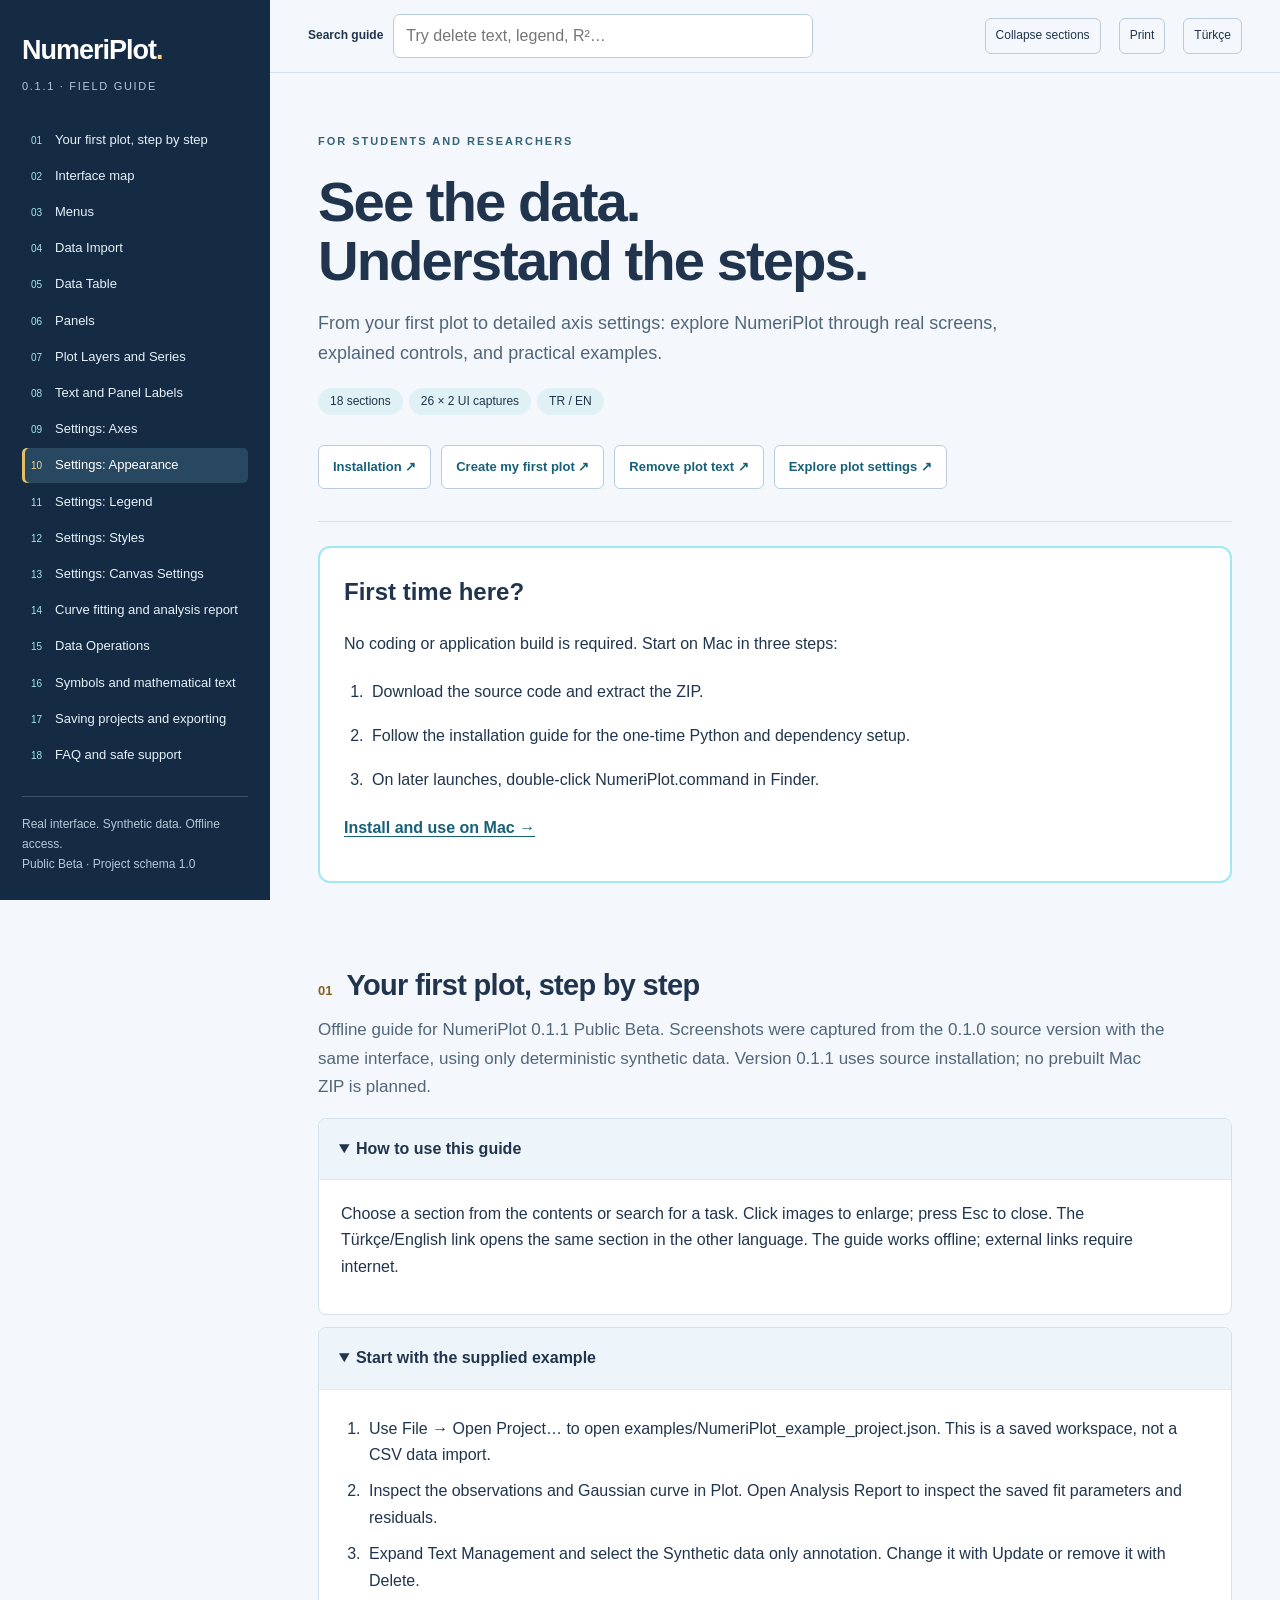
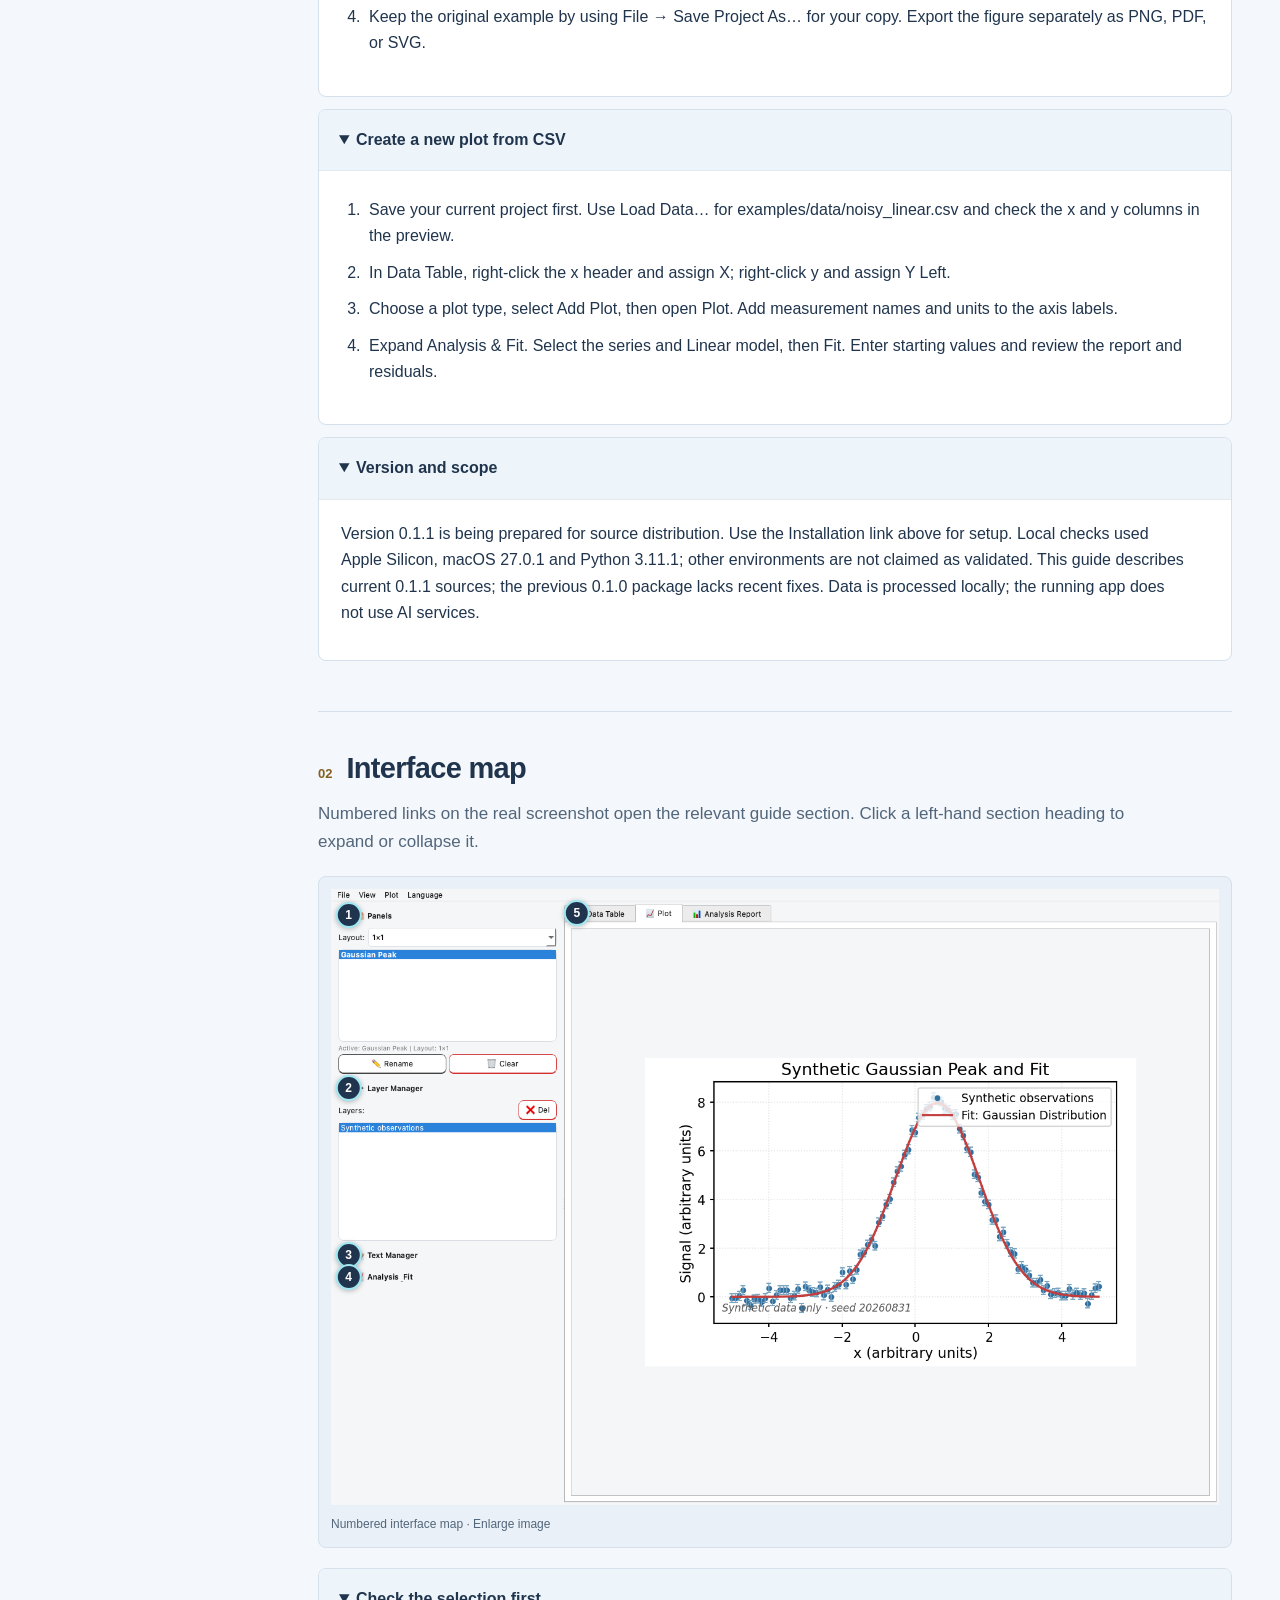
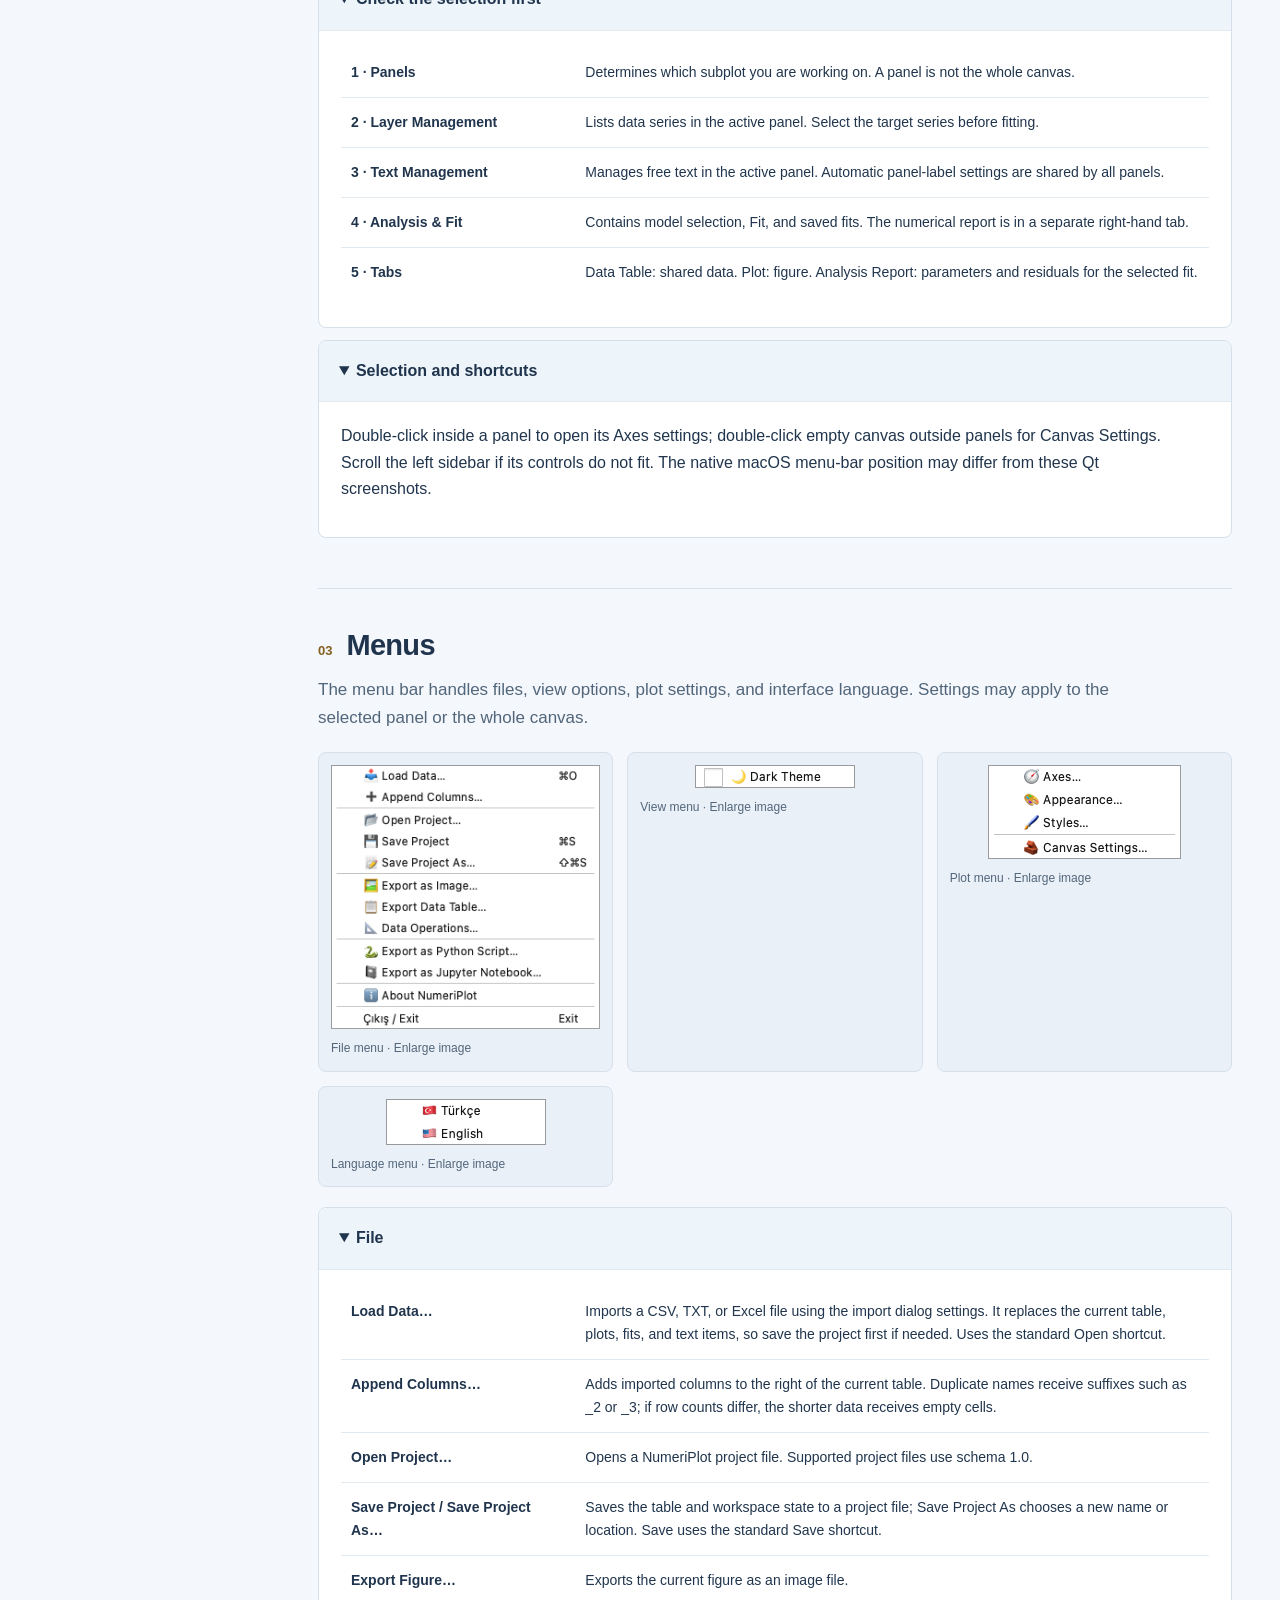
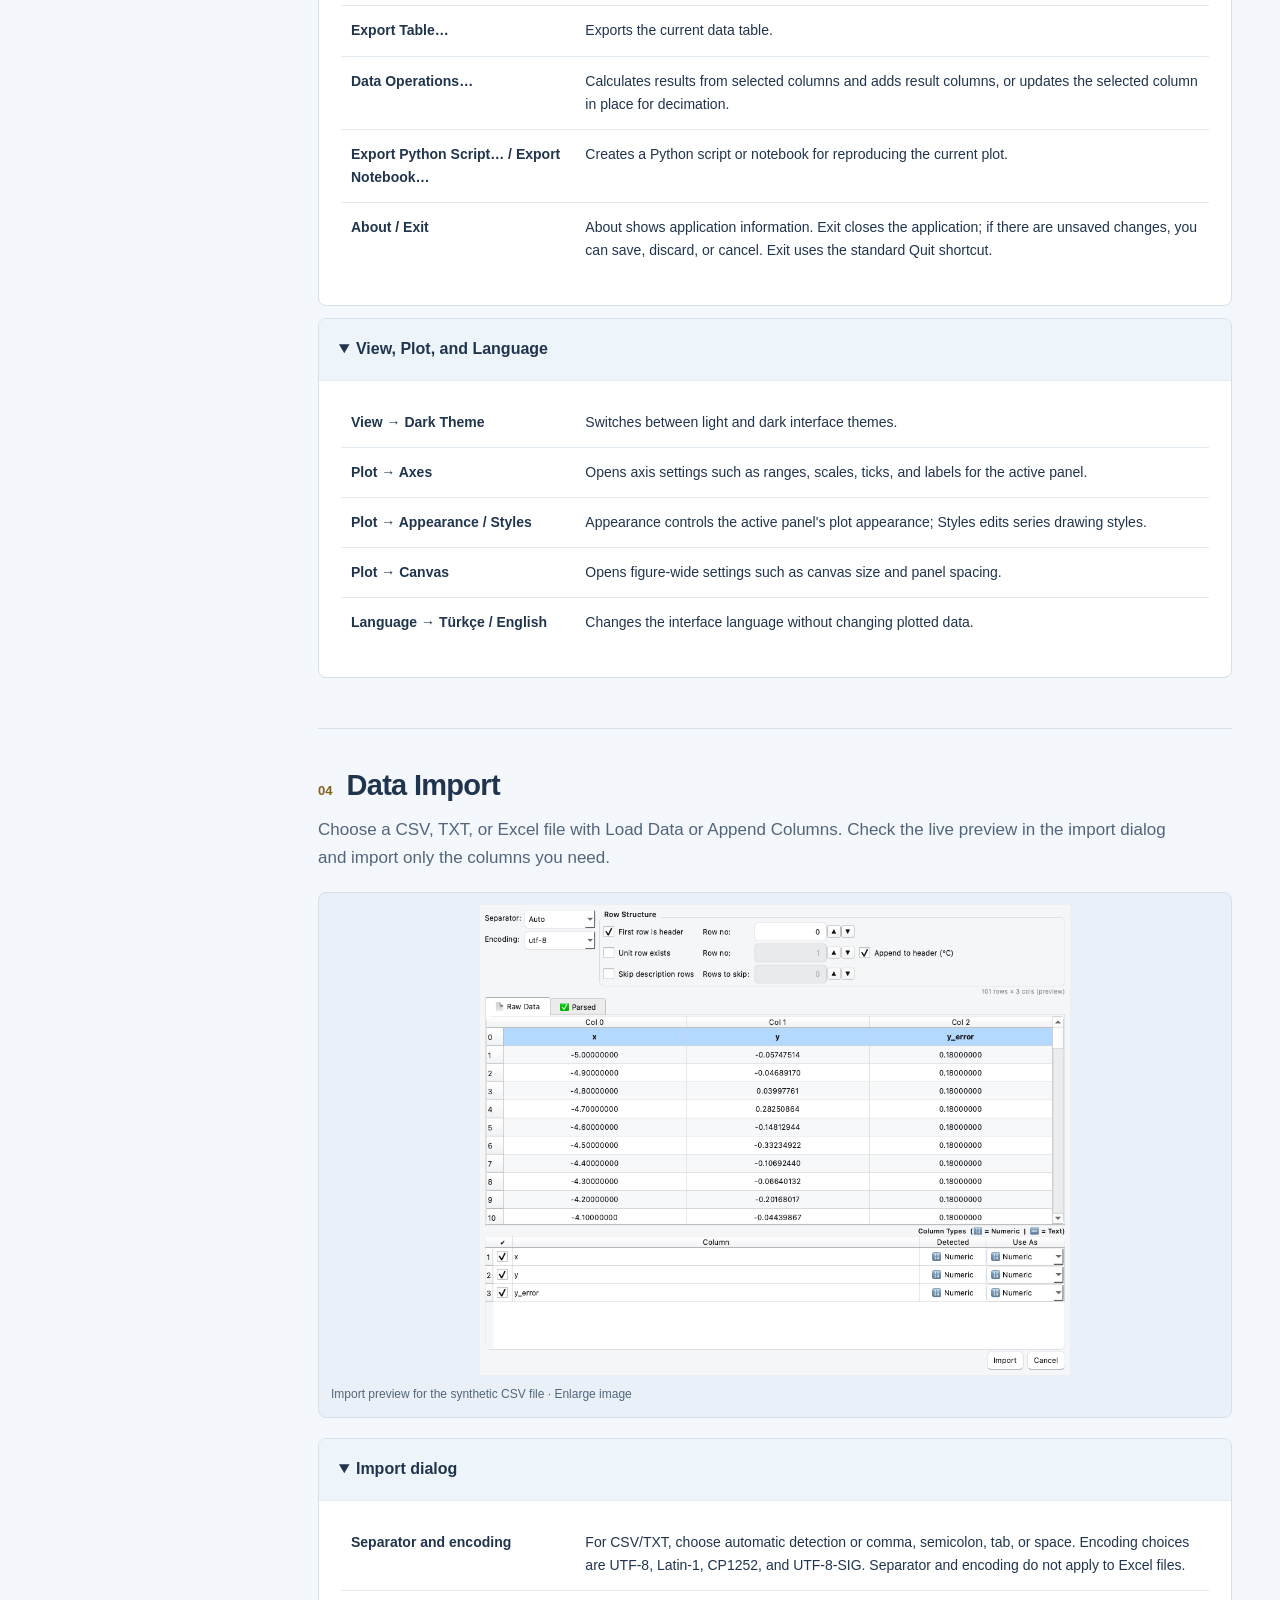
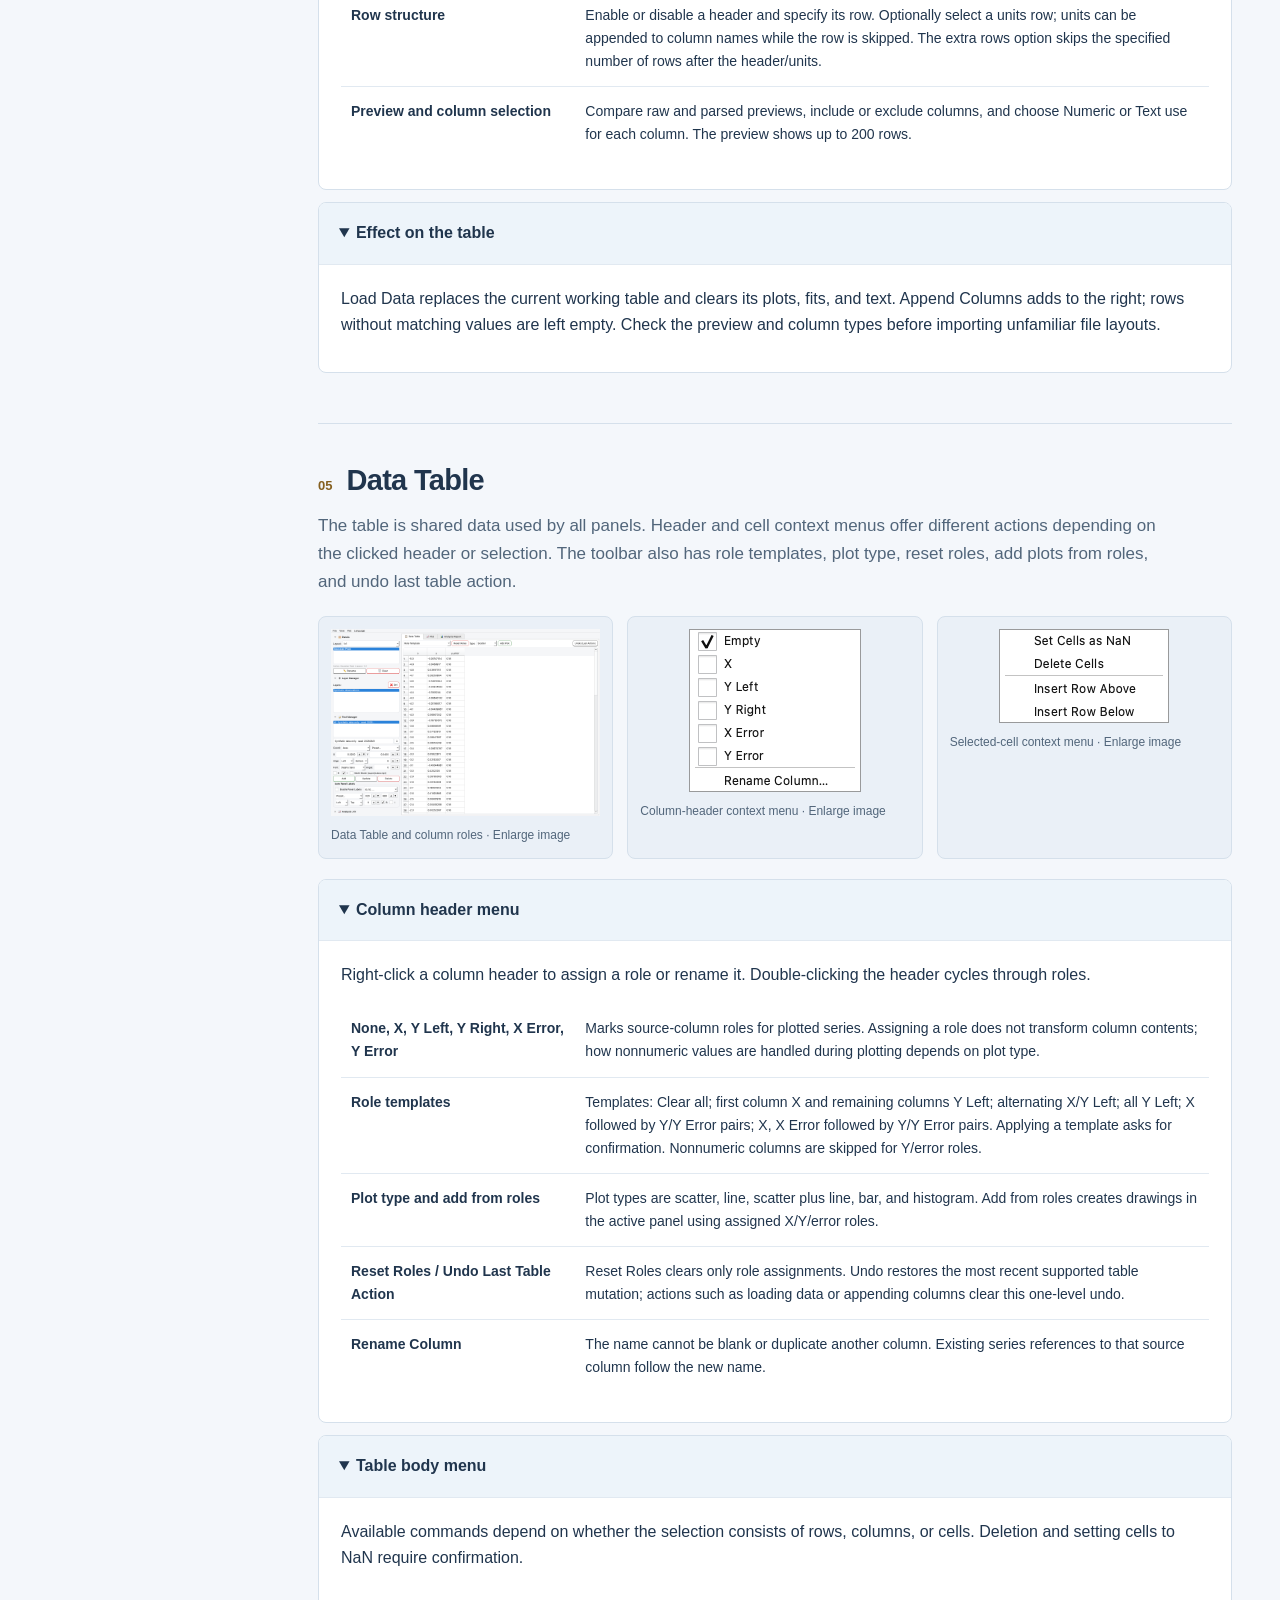
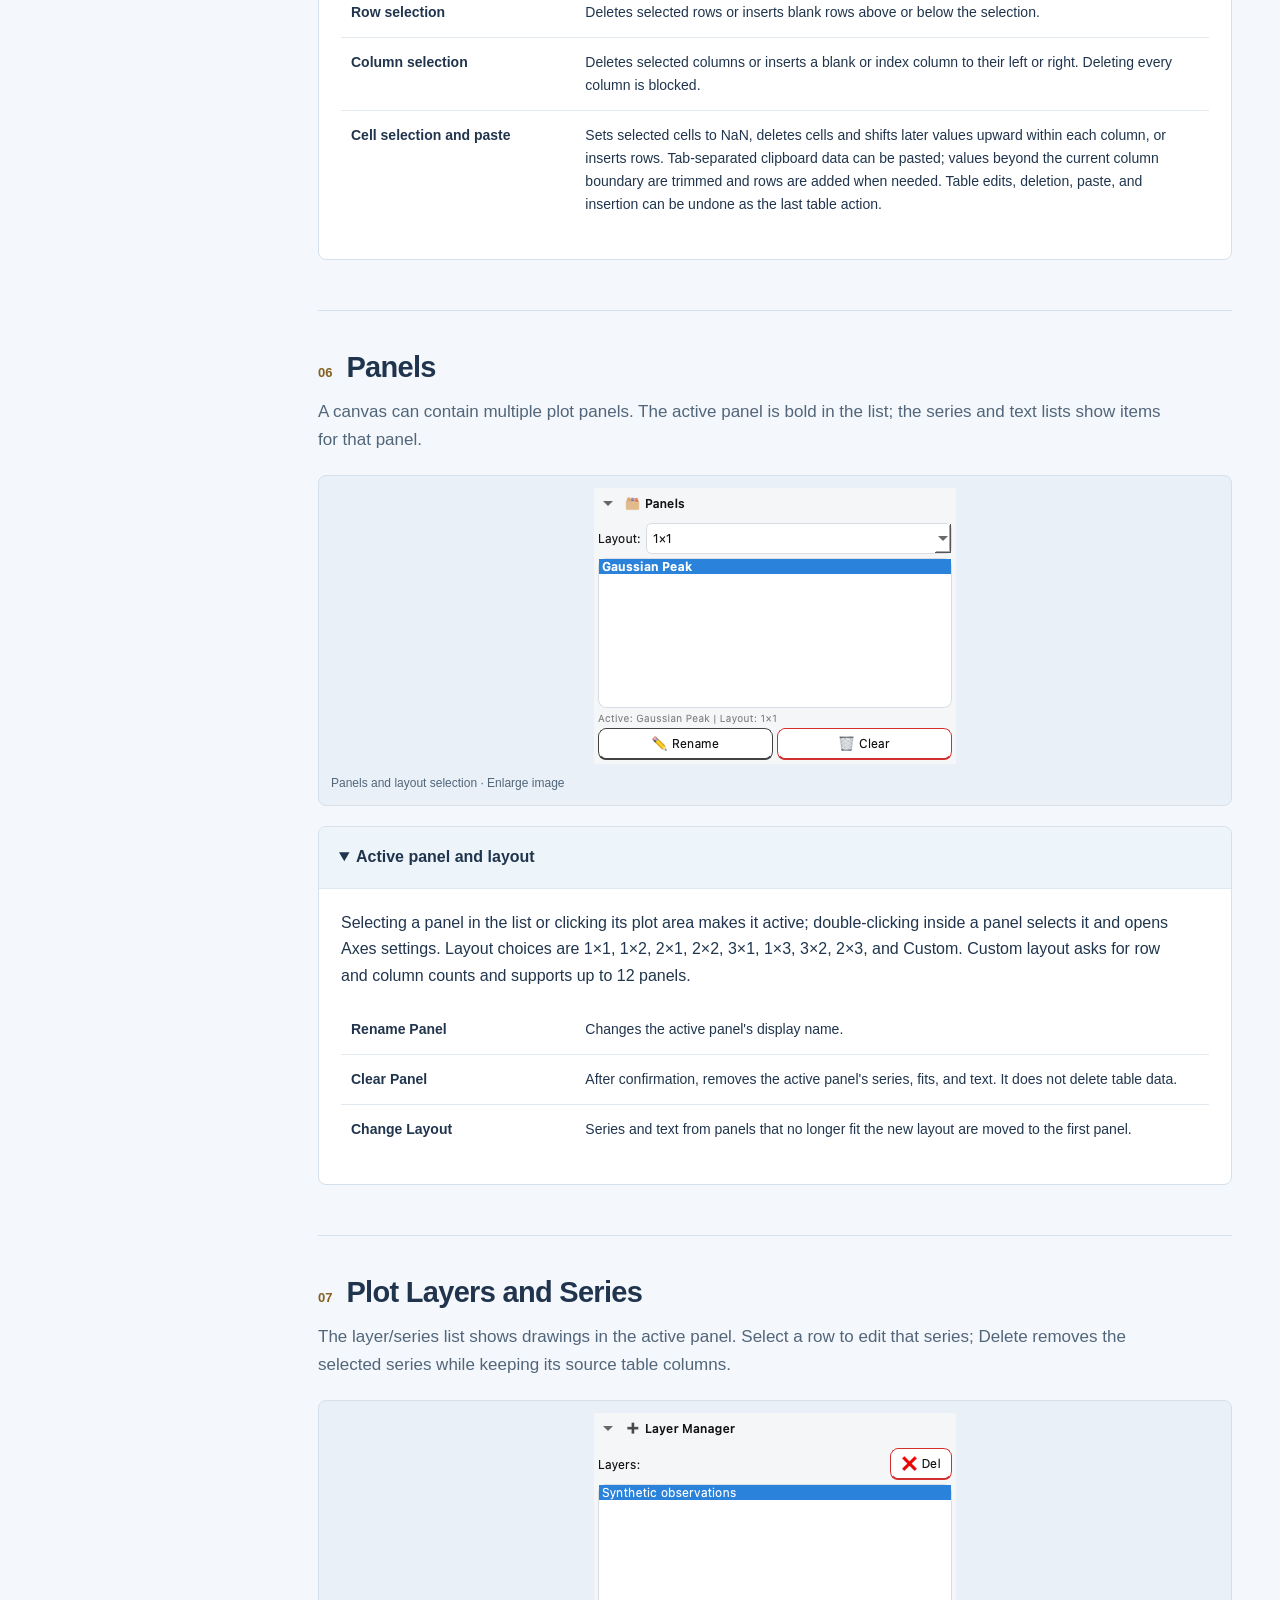
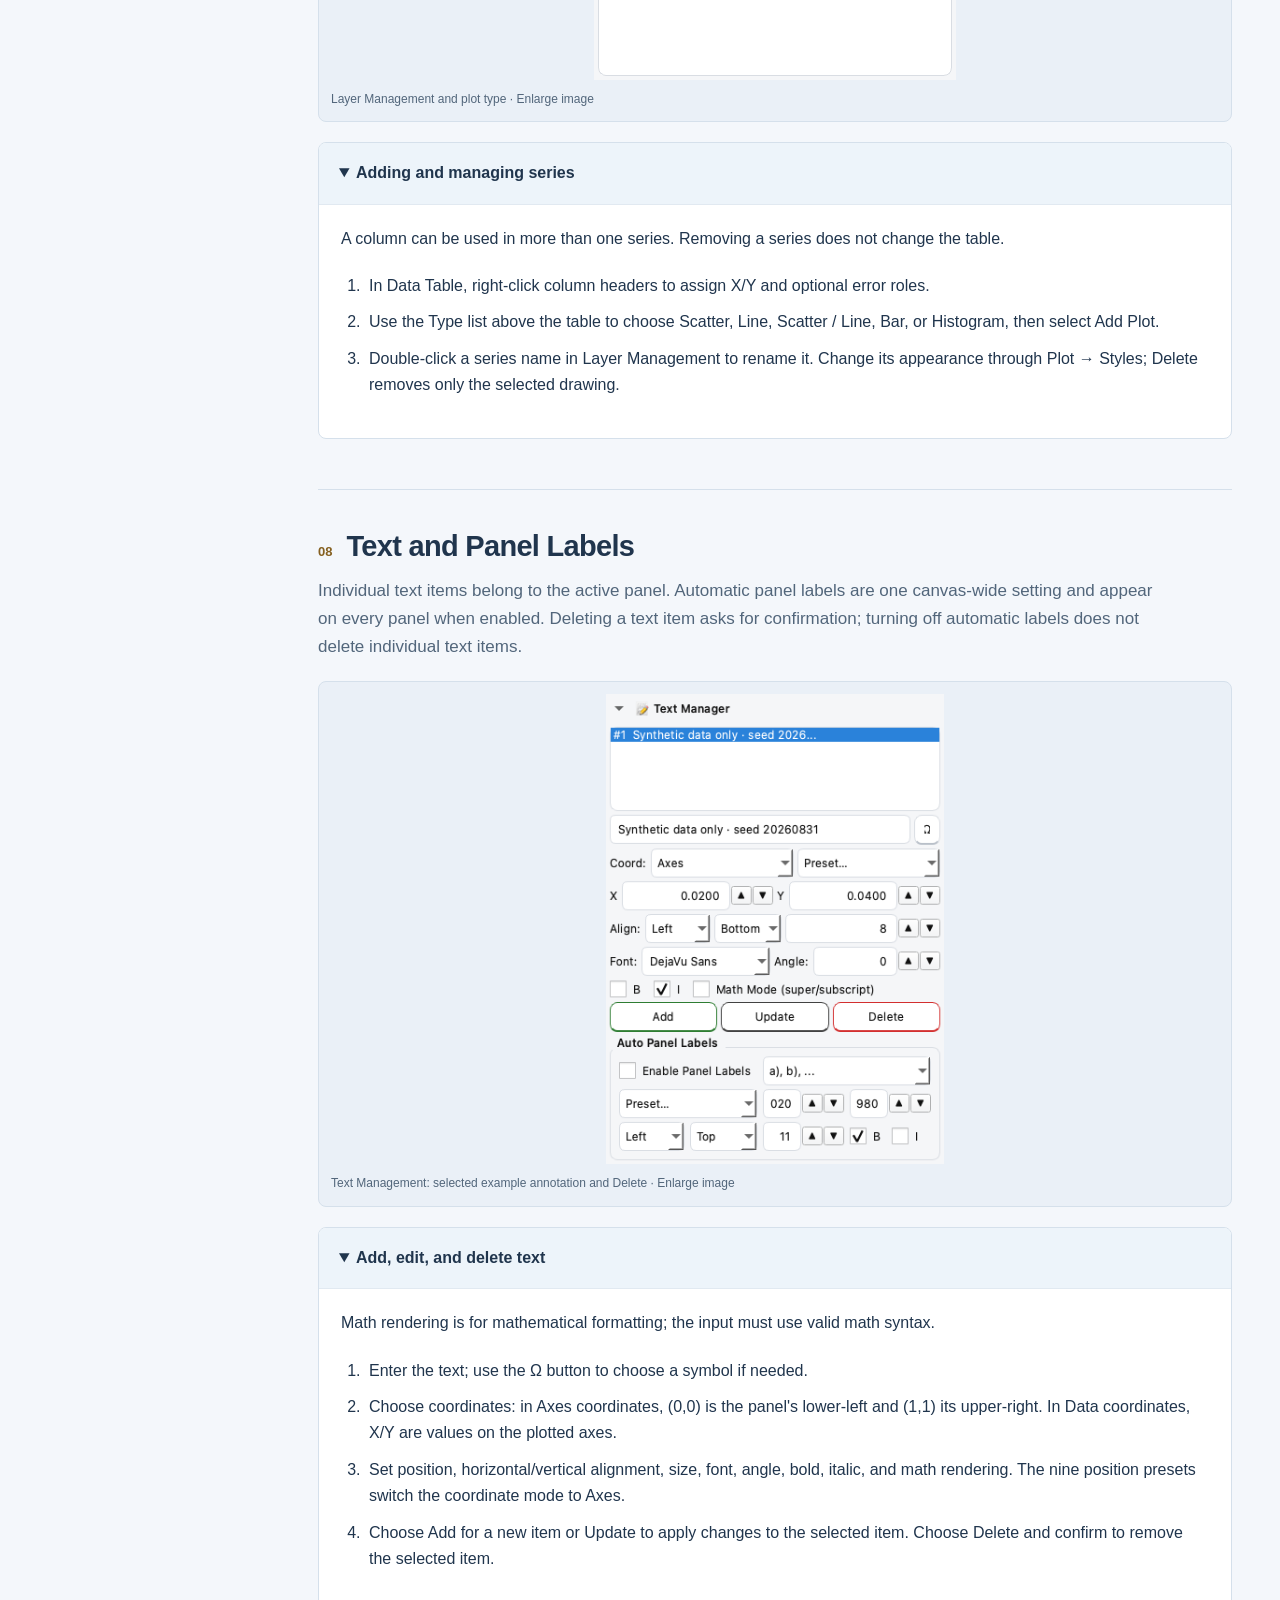
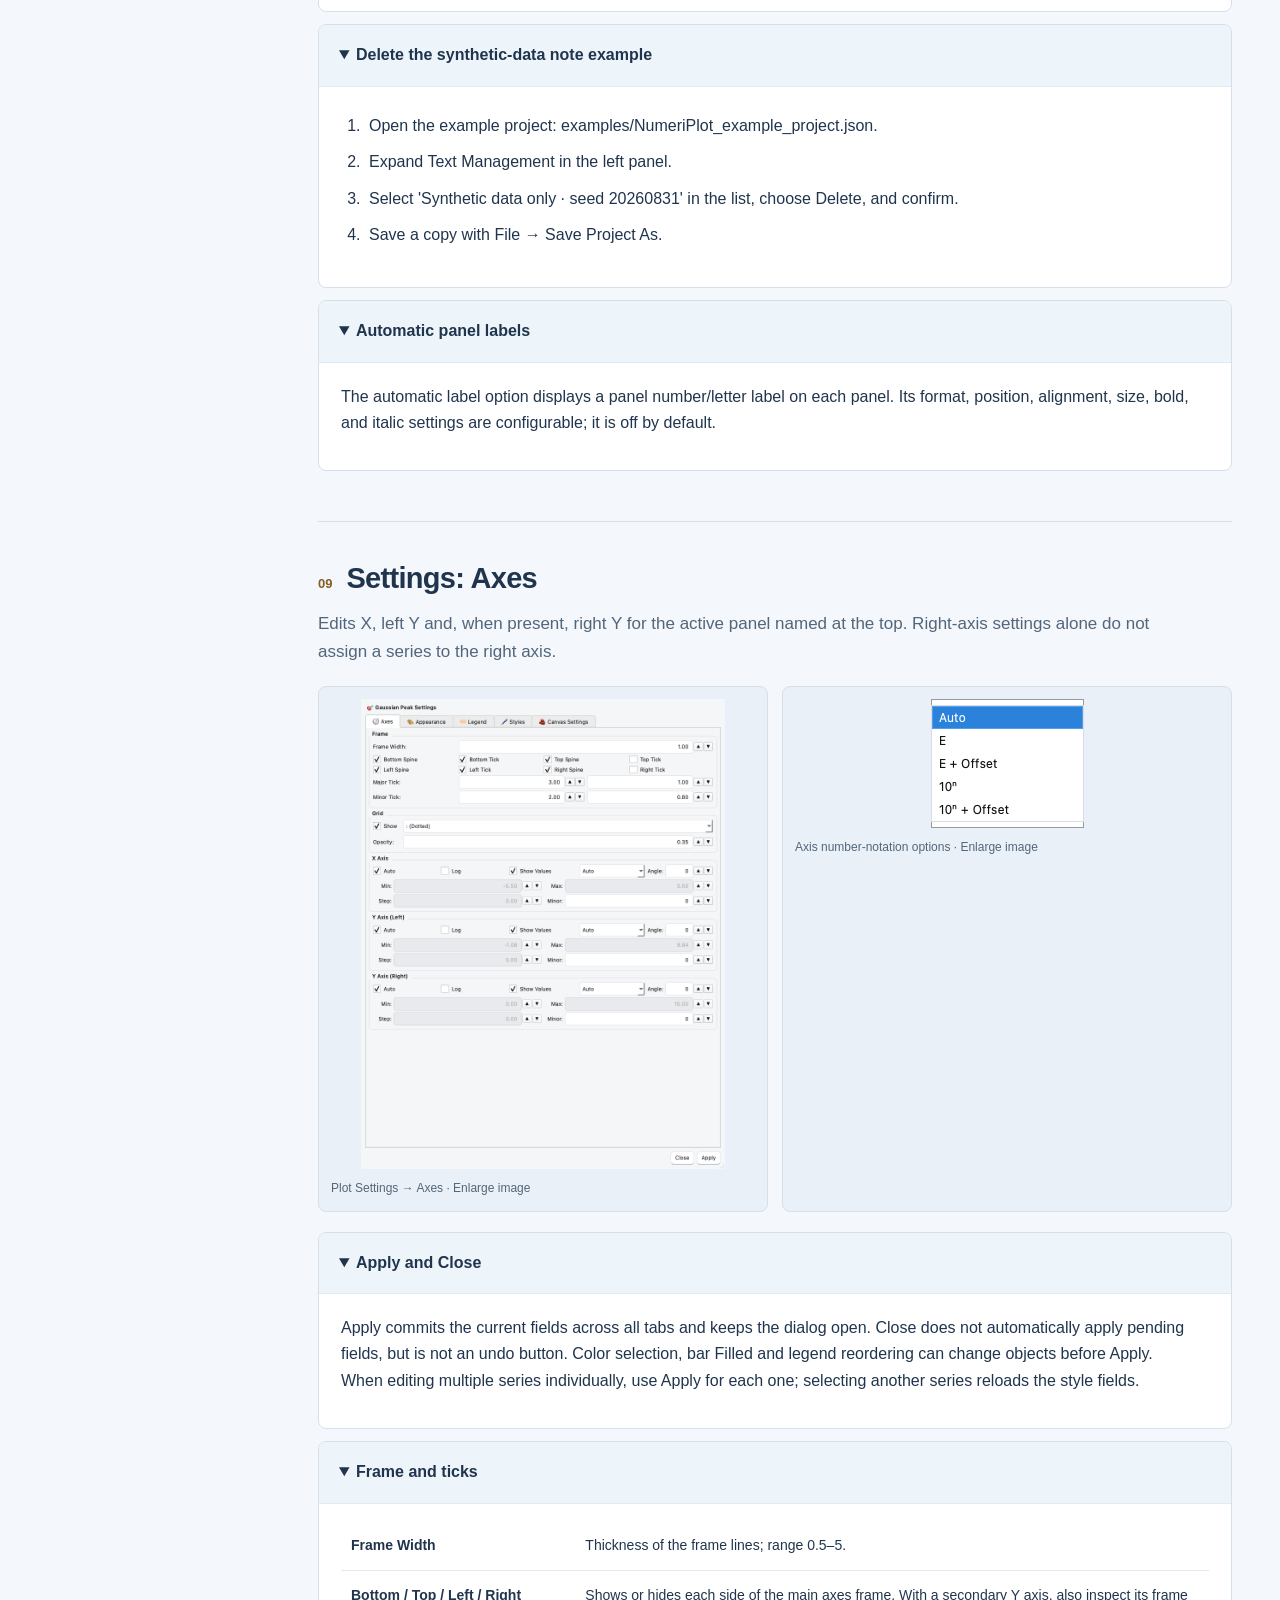
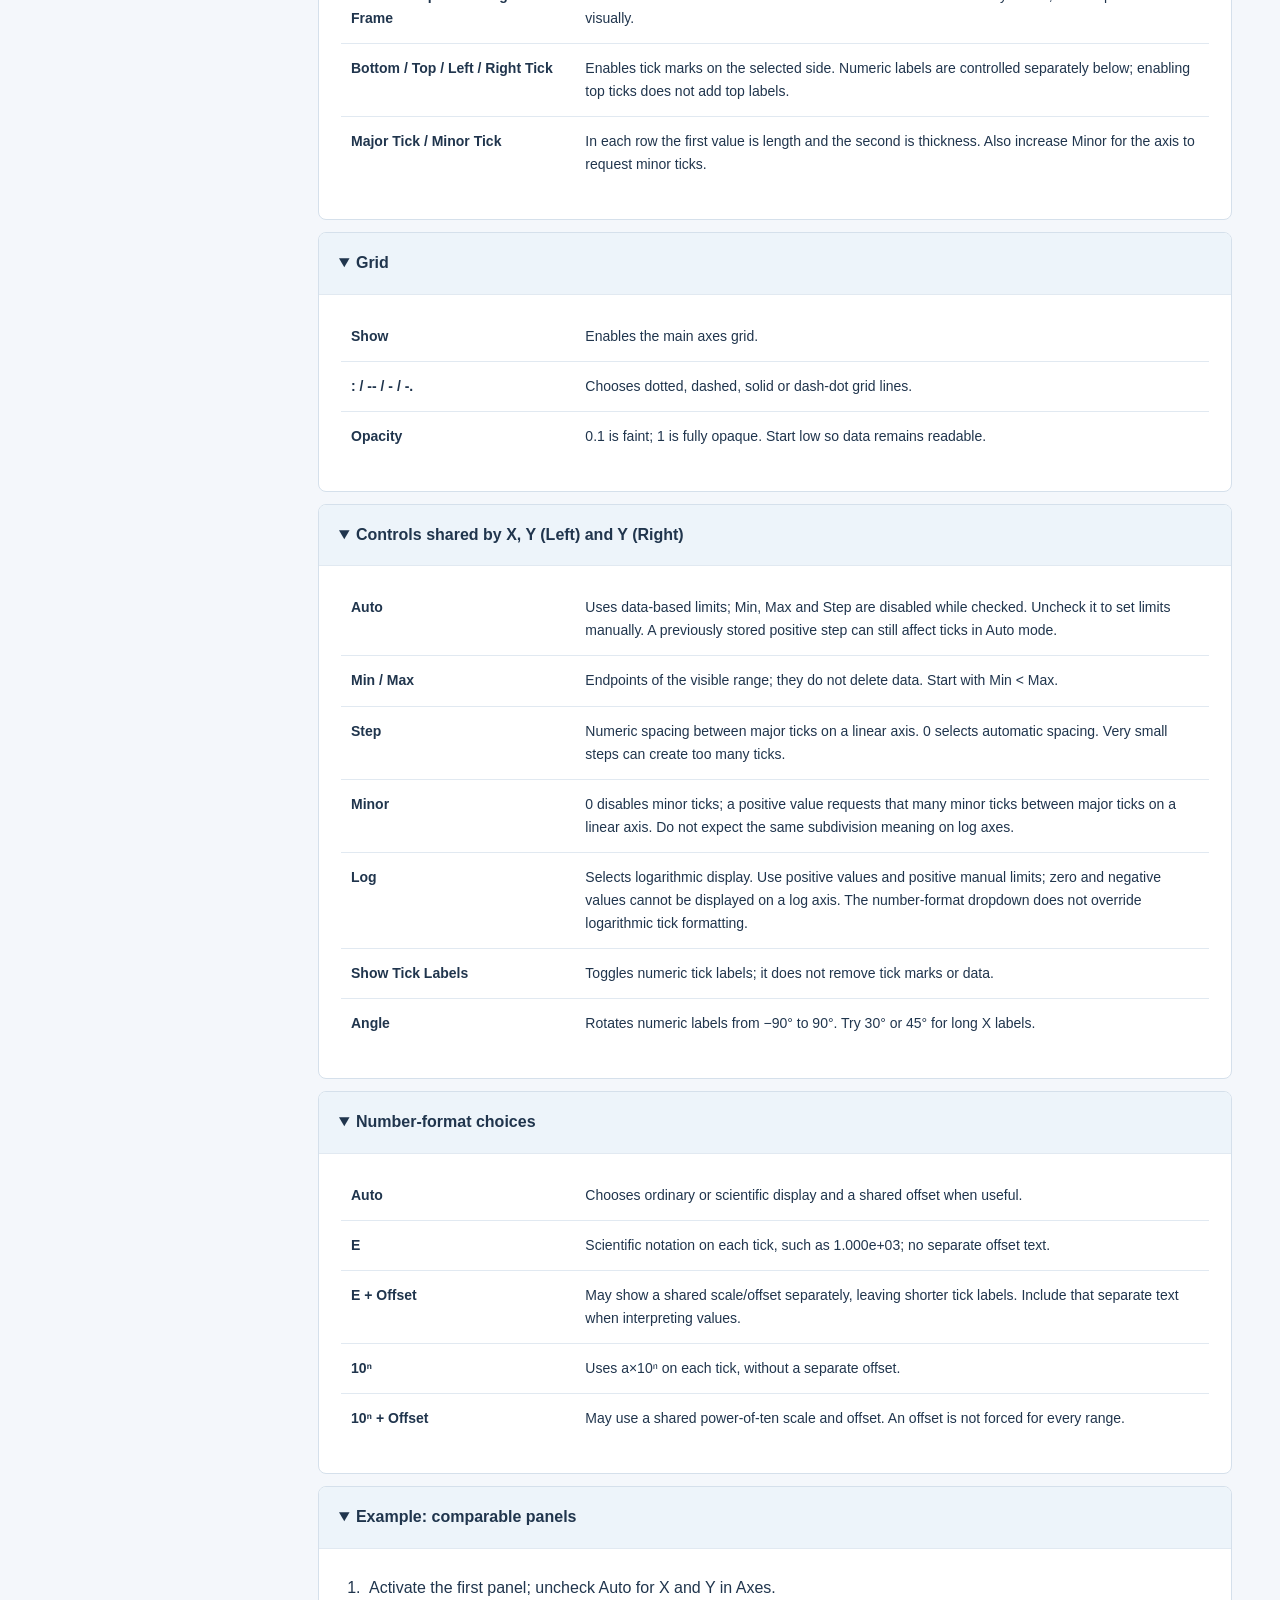
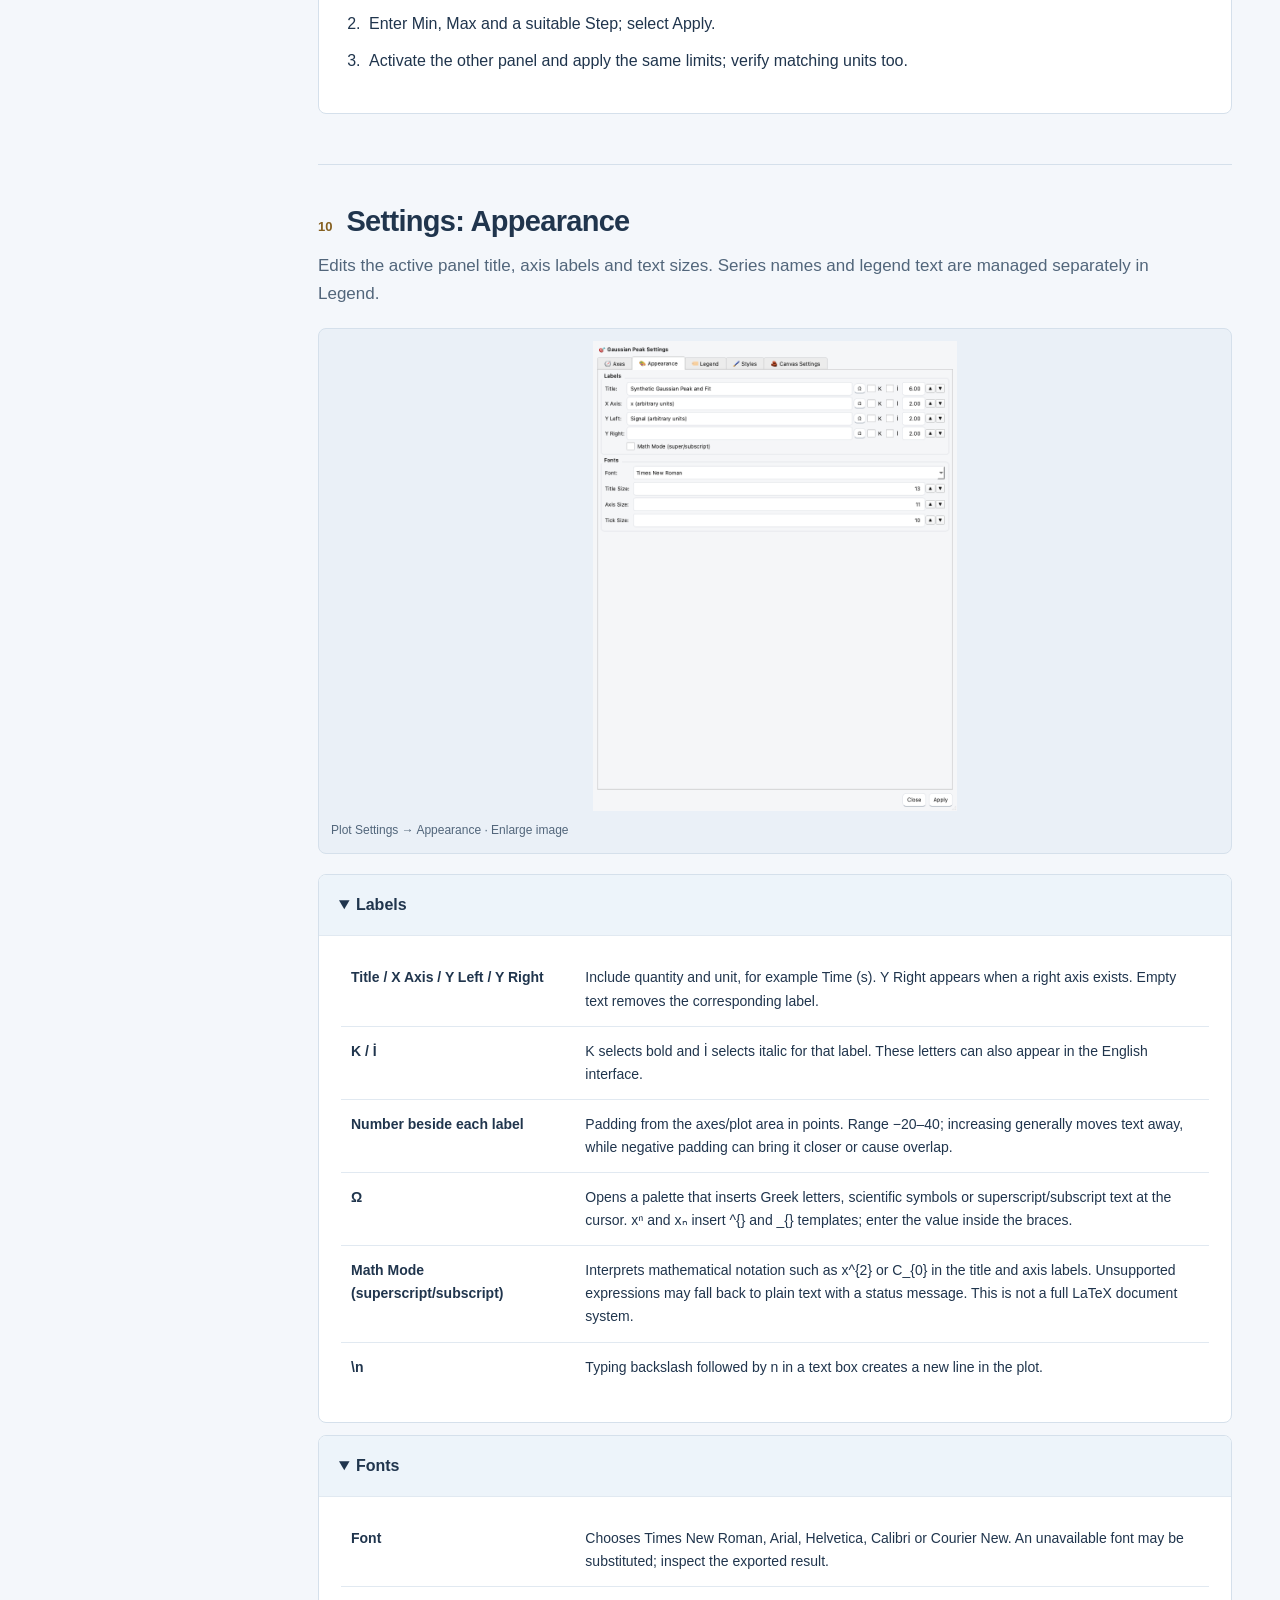
==== commit 0dc6d47a: "feat: simplify source installation and prepare 0.1.1 Add bilingual first-time installation guides, p" ====
--- a/docs/guide/en.html
+++ b/docs/guide/en.html
@@ -1,10 +1,11 @@
 <!doctype html>
-<html lang="en"><head><meta charset="utf-8"><meta name="viewport" content="width=device-width,initial-scale=1"><meta name="description" content="NumeriPlot 0.1.0: User guide"><title>NumeriPlot · User guide</title><link rel="stylesheet" href="guide.css"><script src="guide.js" defer></script></head>
+<html lang="en"><head><meta charset="utf-8"><meta name="viewport" content="width=device-width,initial-scale=1"><meta name="description" content="NumeriPlot 0.1.1: User guide"><title>NumeriPlot · User guide</title><link rel="stylesheet" href="guide.css"><script src="guide.js" defer></script></head>
 <body><a class="skip" href="#content">Skip to content</a>
-<aside class="sidebar" id="contents"><a class="brand" href="#start">NumeriPlot<span class="brand-dot">.</span></a><p class="edition">0.1.0 · Field guide</p><nav aria-label="Contents"><a href="#start"><span class="nav-num">01</span>Your first plot, step by step</a><a href="#overview"><span class="nav-num">02</span>Interface map</a><a href="#menus"><span class="nav-num">03</span>Menus</a><a href="#import"><span class="nav-num">04</span>Data Import</a><a href="#table"><span class="nav-num">05</span>Data Table</a><a href="#panels"><span class="nav-num">06</span>Panels</a><a href="#layers"><span class="nav-num">07</span>Plot Layers and Series</a><a href="#text"><span class="nav-num">08</span>Text and Panel Labels</a><a href="#settings-axes"><span class="nav-num">09</span>Settings: Axes</a><a href="#settings-appearance"><span class="nav-num">10</span>Settings: Appearance</a><a href="#settings-legend"><span class="nav-num">11</span>Settings: Legend</a><a href="#settings-styles"><span class="nav-num">12</span>Settings: Styles</a><a href="#settings-canvas"><span class="nav-num">13</span>Settings: Canvas Settings</a><a href="#fit"><span class="nav-num">14</span>Curve fitting and analysis report</a><a href="#data-operations"><span class="nav-num">15</span>Data Operations</a><a href="#symbols"><span class="nav-num">16</span>Symbols and mathematical text</a><a href="#save-export"><span class="nav-num">17</span>Saving projects and exporting</a><a href="#troubleshooting"><span class="nav-num">18</span>FAQ and safe support</a></nav><p class="side-foot">Real interface. Synthetic data. Offline access.<br>Public Beta · Project schema 1.0</p></aside>
+<aside class="sidebar" id="contents"><a class="brand" href="#start">NumeriPlot<span class="brand-dot">.</span></a><p class="edition">0.1.1 · Field guide</p><nav aria-label="Contents"><a href="#start"><span class="nav-num">01</span>Your first plot, step by step</a><a href="#overview"><span class="nav-num">02</span>Interface map</a><a href="#menus"><span class="nav-num">03</span>Menus</a><a href="#import"><span class="nav-num">04</span>Data Import</a><a href="#table"><span class="nav-num">05</span>Data Table</a><a href="#panels"><span class="nav-num">06</span>Panels</a><a href="#layers"><span class="nav-num">07</span>Plot Layers and Series</a><a href="#text"><span class="nav-num">08</span>Text and Panel Labels</a><a href="#settings-axes"><span class="nav-num">09</span>Settings: Axes</a><a href="#settings-appearance"><span class="nav-num">10</span>Settings: Appearance</a><a href="#settings-legend"><span class="nav-num">11</span>Settings: Legend</a><a href="#settings-styles"><span class="nav-num">12</span>Settings: Styles</a><a href="#settings-canvas"><span class="nav-num">13</span>Settings: Canvas Settings</a><a href="#fit"><span class="nav-num">14</span>Curve fitting and analysis report</a><a href="#data-operations"><span class="nav-num">15</span>Data Operations</a><a href="#symbols"><span class="nav-num">16</span>Symbols and mathematical text</a><a href="#save-export"><span class="nav-num">17</span>Saving projects and exporting</a><a href="#troubleshooting"><span class="nav-num">18</span>FAQ and safe support</a></nav><p class="side-foot">Real interface. Synthetic data. Offline access.<br>Public Beta · Project schema 1.0</p></aside>
 <header class="topbar"><button class="mobile-menu" aria-controls="contents" aria-expanded="false">☰ <span class="sr">Contents</span></button><div class="search-wrap"><label for="search">Search guide</label><input id="search" type="search" placeholder="Try delete text, legend, R²…" autocomplete="off"></div><button class="expand" aria-expanded="true">Collapse sections</button><button class="print">Print</button><a class="language" data-page="index.html" href="index.html" hreflang="tr">Türkçe</a></header>
-<main id="content"><div class="hero"><span class="eyebrow">For students and researchers</span><h1>See the data.<br>Understand the steps.</h1><p>From your first plot to detailed axis settings: explore NumeriPlot through real screens, explained controls, and practical examples.</p><span class="pill">18 sections</span><span class="pill">26 × 2 UI captures</span><span class="pill">TR / EN</span><div class="quicklinks"><a href="#start">Create my first plot ↗</a><a href="#text">Remove plot text ↗</a><a href="#settings-axes">Explore plot settings ↗</a></div></div>
+<main id="content"><div class="hero"><span class="eyebrow">For students and researchers</span><h1>See the data.<br>Understand the steps.</h1><p>From your first plot to detailed axis settings: explore NumeriPlot through real screens, explained controls, and practical examples.</p><span class="pill">18 sections</span><span class="pill">26 × 2 UI captures</span><span class="pill">TR / EN</span><div class="quicklinks"><a href="../../docs/SOURCE_INSTALL.md">Installation ↗</a><a href="#start">Create my first plot ↗</a><a href="#text">Remove plot text ↗</a><a href="#settings-axes">Explore plot settings ↗</a></div></div>
+<section class="first-install" aria-labelledby="install-title"><h2 id="install-title">First time here?</h2><p>No coding or application build is required. Start on Mac in three steps:</p><ol><li>Download the source code and extract the ZIP.</li><li>Follow the installation guide for the one-time Python and dependency setup.</li><li>On later launches, double-click NumeriPlot.command in Finder.</li></ol><p><a href="../../docs/SOURCE_INSTALL.md"><strong>Install and use on Mac →</strong></a></p></section>
 <noscript><p class="note">All content is readable without JavaScript. Search and image enlargement require JavaScript.</p></noscript><p class="status" id="status" role="status" aria-live="polite"></p><p id="empty" class="empty" hidden>No match. Try a shorter term or clear the search.</p>
-<article class="section" id="start"><div class="section-head"><span class="section-number">01</span><h2>Your first plot, step by step</h2></div><p class="intro">Offline guide for NumeriPlot 0.1.0 Public Beta. Screenshots come from the actual application using only deterministic synthetic data.</p><details id="start-detail-1" open><summary>How to use this guide</summary><div class="block-body"><p>Choose a section from the contents or search for a task. Click images to enlarge; press Esc to close. The Türkçe/English link opens the same section in the other language. The guide works offline; external links require internet.</p></div></details><details id="start-detail-2" open><summary>Start with the supplied example</summary><div class="block-body"><ol><li>Use File → Open Project… to open examples/NumeriPlot_example_project.json. This is a saved workspace, not a CSV data import.</li><li>Inspect the observations and Gaussian curve in Plot. Open Analysis Report to inspect the saved fit parameters and residuals.</li><li>Expand Text Management and select the Synthetic data only annotation. Change it with Update or remove it with Delete.</li><li>Keep the original example by using File → Save Project As… for your copy. Export the figure separately as PNG, PDF, or SVG.</li></ol></div></details><details id="start-detail-3" open><summary>Create a new plot from CSV</summary><div class="block-body"><ol><li>Save your current project first. Use Load Data… for examples/data/noisy_linear.csv and check the x and y columns in the preview.</li><li>In Data Table, right-click the x header and assign X; right-click y and assign Y Left.</li><li>Choose a plot type, select Add Plot, then open Plot. Add measurement names and units to the axis labels.</li><li>Expand Analysis &amp; Fit. Select the series and Linear model, then Fit. Enter starting values and review the report and residuals.</li></ol></div></details><details id="start-detail-4" open><summary>Version and scope</summary><div class="block-body"><p>The first package is an unsigned public beta for Apple Silicon, macOS 12+. Other platforms do not have packaged release validation. This guide describes the current 0.1.0 repository worktree; an earlier downloaded package may lack recent local fixes. Data is processed locally; the running app does not use AI services.</p></div></details></article><article class="section" id="overview"><div class="section-head"><span class="section-number">02</span><h2>Interface map</h2></div><p class="intro">Numbered links on the real screenshot open the relevant guide section. Click a left-hand section heading to expand or collapse it.</p><div class="gallery single"><figure><div class="image-wrap"><button class="image-button" aria-label="Enlarge image: Numbered interface map"><img src="assets/overview-en.png" width="1440" height="1000" alt="Numbered interface map" loading="lazy"></button><a class="pin" href="#panels" style="left:1.111%;top:4.300%" aria-label="1: Panels">1</a><a class="pin" href="#layers" style="left:1.111%;top:32.300%" aria-label="2: Plot Layers and Series">2</a><a class="pin" href="#text" style="left:1.111%;top:59.400%" aria-label="3: Text and Panel Labels">3</a><a class="pin" href="#fit" style="left:1.111%;top:62.900%" aria-label="4: Curve fitting and analysis report">4</a><a class="pin" href="#table" style="left:26.806%;top:3.900%" aria-label="5: Data Table">5</a></div><figcaption>Numbered interface map · Enlarge image</figcaption></figure></div><details id="overview-detail-1" open><summary>Check the selection first</summary><div class="block-body"><table><tbody><tr><th scope="row">1 · Panels</th><td>Determines which subplot you are working on. A panel is not the whole canvas.</td></tr><tr><th scope="row">2 · Layer Management</th><td>Lists data series in the active panel. Select the target series before fitting.</td></tr><tr><th scope="row">3 · Text Management</th><td>Manages free text in the active panel. Automatic panel-label settings are shared by all panels.</td></tr><tr><th scope="row">4 · Analysis &amp; Fit</th><td>Contains model selection, Fit, and saved fits. The numerical report is in a separate right-hand tab.</td></tr><tr><th scope="row">5 · Tabs</th><td>Data Table: shared data. Plot: figure. Analysis Report: parameters and residuals for the selected fit.</td></tr></tbody></table></div></details><details id="overview-detail-2" open><summary>Selection and shortcuts</summary><div class="block-body"><p>Double-click inside a panel to open its Axes settings; double-click empty canvas outside panels for Canvas Settings. Scroll the left sidebar if its controls do not fit. The native macOS menu-bar position may differ from these Qt screenshots.</p></div></details></article><article class="section" id="menus"><div class="section-head"><span class="section-number">03</span><h2>Menus</h2></div><p class="intro">The menu bar handles files, view options, plot settings, and interface language. Settings may apply to the selected panel or the whole canvas.</p><div class="gallery"><figure><div class="image-wrap"><button class="image-button" aria-label="Enlarge image: File menu"><img src="assets/menus-file-en.png" width="292" height="286" alt="File menu" loading="lazy"></button></div><figcaption>File menu · Enlarge image</figcaption></figure><figure><div class="image-wrap"><button class="image-button" aria-label="Enlarge image: View menu"><img src="assets/menus-view-en.png" width="160" height="23" alt="View menu" loading="lazy"></button></div><figcaption>View menu · Enlarge image</figcaption></figure><figure><div class="image-wrap"><button class="image-button" aria-label="Enlarge image: Plot menu"><img src="assets/menus-plot-en.png" width="193" height="94" alt="Plot menu" loading="lazy"></button></div><figcaption>Plot menu · Enlarge image</figcaption></figure><figure><div class="image-wrap"><button class="image-button" aria-label="Enlarge image: Language menu"><img src="assets/menus-language-en.png" width="160" height="46" alt="Language menu" loading="lazy"></button></div><figcaption>Language menu · Enlarge image</figcaption></figure></div><details id="menus-detail-1" open><summary>File</summary><div class="block-body"><table><tbody><tr><th scope="row">Load Data…</th><td>Imports a CSV, TXT, or Excel file using the import dialog settings. It replaces the current table, plots, fits, and text items, so save the project first if needed. Uses the standard Open shortcut.</td></tr><tr><th scope="row">Append Columns…</th><td>Adds imported columns to the right of the current table. Duplicate names receive suffixes such as _2 or _3; if row counts differ, the shorter data receives empty cells.</td></tr><tr><th scope="row">Open Project…</th><td>Opens a NumeriPlot project file. Supported project files use schema 1.0.</td></tr><tr><th scope="row">Save Project / Save Project As…</th><td>Saves the table and workspace state to a project file; Save Project As chooses a new name or location. Save uses the standard Save shortcut.</td></tr><tr><th scope="row">Export Figure…</th><td>Exports the current figure as an image file.</td></tr><tr><th scope="row">Export Table…</th><td>Exports the current data table.</td></tr><tr><th scope="row">Data Operations…</th><td>Calculates results from selected columns and adds result columns, or updates the selected column in place for decimation.</td></tr><tr><th scope="row">Export Python Script… / Export Notebook…</th><td>Creates a Python script or notebook for reproducing the current plot.</td></tr><tr><th scope="row">About / Exit</th><td>About shows application information. Exit closes the application; if there are unsaved changes, you can save, discard, or cancel. Exit uses the standard Quit shortcut.</td></tr></tbody></table></div></details><details id="menus-detail-2" open><summary>View, Plot, and Language</summary><div class="block-body"><table><tbody><tr><th scope="row">View → Dark Theme</th><td>Switches between light and dark interface themes.</td></tr><tr><th scope="row">Plot → Axes</th><td>Opens axis settings such as ranges, scales, ticks, and labels for the active panel.</td></tr><tr><th scope="row">Plot → Appearance / Styles</th><td>Appearance controls the active panel&#x27;s plot appearance; Styles edits series drawing styles.</td></tr><tr><th scope="row">Plot → Canvas</th><td>Opens figure-wide settings such as canvas size and panel spacing.</td></tr><tr><th scope="row">Language → Türkçe / English</th><td>Changes the interface language without changing plotted data.</td></tr></tbody></table></div></details></article><article class="section" id="import"><div class="section-head"><span class="section-number">04</span><h2>Data Import</h2></div><p class="intro">Choose a CSV, TXT, or Excel file with Load Data or Append Columns. Check the live preview in the import dialog and import only the columns you need.</p><div class="gallery"><figure><div class="image-wrap"><button class="image-button" aria-label="Enlarge image: Import preview for the synthetic CSV file"><img src="assets/import-en.png" width="980" height="780" alt="Import preview for the synthetic CSV file" loading="lazy"></button></div><figcaption>Import preview for the synthetic CSV file · Enlarge image</figcaption></figure></div><details id="import-detail-1" open><summary>Import dialog</summary><div class="block-body"><table><tbody><tr><th scope="row">Separator and encoding</th><td>For CSV/TXT, choose automatic detection or comma, semicolon, tab, or space. Encoding choices are UTF-8, Latin-1, CP1252, and UTF-8-SIG. Separator and encoding do not apply to Excel files.</td></tr><tr><th scope="row">Row structure</th><td>Enable or disable a header and specify its row. Optionally select a units row; units can be appended to column names while the row is skipped. The extra rows option skips the specified number of rows after the header/units.</td></tr><tr><th scope="row">Preview and column selection</th><td>Compare raw and parsed previews, include or exclude columns, and choose Numeric or Text use for each column. The preview shows up to 200 rows.</td></tr></tbody></table></div></details><details id="import-detail-2" open><summary>Effect on the table</summary><div class="block-body"><p>Load Data replaces the current working table and clears its plots, fits, and text. Append Columns adds to the right; rows without matching values are left empty. Check the preview and column types before importing unfamiliar file layouts.</p></div></details></article><article class="section" id="table"><div class="section-head"><span class="section-number">05</span><h2>Data Table</h2></div><p class="intro">The table is shared data used by all panels. Header and cell context menus offer different actions depending on the clicked header or selection. The toolbar also has role templates, plot type, reset roles, add plots from roles, and undo last table action.</p><div class="gallery"><figure><div class="image-wrap"><button class="image-button" aria-label="Enlarge image: Data Table and column roles"><img src="assets/table-en.png" width="1440" height="1000" alt="Data Table and column roles" loading="lazy"></button></div><figcaption>Data Table and column roles · Enlarge image</figcaption></figure><figure><div class="image-wrap"><button class="image-button" aria-label="Enlarge image: Column-header context menu"><img src="assets/table-roles-en.png" width="172" height="163" alt="Column-header context menu" loading="lazy"></button></div><figcaption>Column-header context menu · Enlarge image</figcaption></figure><figure><div class="image-wrap"><button class="image-button" aria-label="Enlarge image: Selected-cell context menu"><img src="assets/table-context-en.png" width="170" height="94" alt="Selected-cell context menu" loading="lazy"></button></div><figcaption>Selected-cell context menu · Enlarge image</figcaption></figure></div><details id="table-detail-1" open><summary>Column header menu</summary><div class="block-body"><p>Right-click a column header to assign a role or rename it. Double-clicking the header cycles through roles.</p><table><tbody><tr><th scope="row">None, X, Y Left, Y Right, X Error, Y Error</th><td>Marks source-column roles for plotted series. Assigning a role does not transform column contents; how nonnumeric values are handled during plotting depends on plot type.</td></tr><tr><th scope="row">Role templates</th><td>Templates: Clear all; first column X and remaining columns Y Left; alternating X/Y Left; all Y Left; X followed by Y/Y Error pairs; X, X Error followed by Y/Y Error pairs. Applying a template asks for confirmation. Nonnumeric columns are skipped for Y/error roles.</td></tr><tr><th scope="row">Plot type and add from roles</th><td>Plot types are scatter, line, scatter plus line, bar, and histogram. Add from roles creates drawings in the active panel using assigned X/Y/error roles.</td></tr><tr><th scope="row">Reset Roles / Undo Last Table Action</th><td>Reset Roles clears only role assignments. Undo restores the most recent supported table mutation; actions such as loading data or appending columns clear this one-level undo.</td></tr><tr><th scope="row">Rename Column</th><td>The name cannot be blank or duplicate another column. Existing series references to that source column follow the new name.</td></tr></tbody></table></div></details><details id="table-detail-2" open><summary>Table body menu</summary><div class="block-body"><p>Available commands depend on whether the selection consists of rows, columns, or cells. Deletion and setting cells to NaN require confirmation.</p><table><tbody><tr><th scope="row">Row selection</th><td>Deletes selected rows or inserts blank rows above or below the selection.</td></tr><tr><th scope="row">Column selection</th><td>Deletes selected columns or inserts a blank or index column to their left or right. Deleting every column is blocked.</td></tr><tr><th scope="row">Cell selection and paste</th><td>Sets selected cells to NaN, deletes cells and shifts later values upward within each column, or inserts rows. Tab-separated clipboard data can be pasted; values beyond the current column boundary are trimmed and rows are added when needed. Table edits, deletion, paste, and insertion can be undone as the last table action.</td></tr></tbody></table></div></details></article><article class="section" id="panels"><div class="section-head"><span class="section-number">06</span><h2>Panels</h2></div><p class="intro">A canvas can contain multiple plot panels. The active panel is bold in the list; the series and text lists show items for that panel.</p><div class="gallery"><figure><div class="image-wrap"><button class="image-button" aria-label="Enlarge image: Panels and layout selection"><img src="assets/panels-en.png" width="362" height="276" alt="Panels and layout selection" loading="lazy"></button></div><figcaption>Panels and layout selection · Enlarge image</figcaption></figure></div><details id="panels-detail-1" open><summary>Active panel and layout</summary><div class="block-body"><p>Selecting a panel in the list or clicking its plot area makes it active; double-clicking inside a panel selects it and opens Axes settings. Layout choices are 1×1, 1×2, 2×1, 2×2, 3×1, 1×3, 3×2, 2×3, and Custom. Custom layout asks for row and column counts and supports up to 12 panels.</p><table><tbody><tr><th scope="row">Rename Panel</th><td>Changes the active panel&#x27;s display name.</td></tr><tr><th scope="row">Clear Panel</th><td>After confirmation, removes the active panel&#x27;s series, fits, and text. It does not delete table data.</td></tr><tr><th scope="row">Change Layout</th><td>Series and text from panels that no longer fit the new layout are moved to the first panel.</td></tr></tbody></table></div></details></article><article class="section" id="layers"><div class="section-head"><span class="section-number">07</span><h2>Plot Layers and Series</h2></div><p class="intro">The layer/series list shows drawings in the active panel. Select a row to edit that series; Delete removes the selected series while keeping its source table columns.</p><div class="gallery"><figure><div class="image-wrap"><button class="image-button" aria-label="Enlarge image: Layer Management and plot type"><img src="assets/layers-en.png" width="362" height="267" alt="Layer Management and plot type" loading="lazy"></button></div><figcaption>Layer Management and plot type · Enlarge image</figcaption></figure></div><details id="layers-detail-1" open><summary>Adding and managing series</summary><div class="block-body"><p>A column can be used in more than one series. Removing a series does not change the table.</p><ol><li>In Data Table, right-click column headers to assign X/Y and optional error roles.</li><li>Use the Type list above the table to choose Scatter, Line, Scatter / Line, Bar, or Histogram, then select Add Plot.</li><li>Double-click a series name in Layer Management to rename it. Change its appearance through Plot → Styles; Delete removes only the selected drawing.</li></ol></div></details></article><article class="section" id="text"><div class="section-head"><span class="section-number">08</span><h2>Text and Panel Labels</h2></div><p class="intro">Individual text items belong to the active panel. Automatic panel labels are one canvas-wide setting and appear on every panel when enabled. Deleting a text item asks for confirmation; turning off automatic labels does not delete individual text items.</p><div class="gallery"><figure><div class="image-wrap"><button class="image-button" aria-label="Enlarge image: Text Management: selected example annotation and Delete"><img src="assets/text-en.png" width="362" height="502" alt="Text Management: selected example annotation and Delete" loading="lazy"></button></div><figcaption>Text Management: selected example annotation and Delete · Enlarge image</figcaption></figure></div><details id="text-detail-1" open><summary>Add, edit, and delete text</summary><div class="block-body"><p>Math rendering is for mathematical formatting; the input must use valid math syntax.</p><ol><li>Enter the text; use the Ω button to choose a symbol if needed.</li><li>Choose coordinates: in Axes coordinates, (0,0) is the panel&#x27;s lower-left and (1,1) its upper-right. In Data coordinates, X/Y are values on the plotted axes.</li><li>Set position, horizontal/vertical alignment, size, font, angle, bold, italic, and math rendering. The nine position presets switch the coordinate mode to Axes.</li><li>Choose Add for a new item or Update to apply changes to the selected item. Choose Delete and confirm to remove the selected item.</li></ol></div></details><details id="text-detail-2" open><summary>Delete the synthetic-data note example</summary><div class="block-body"><ol><li>Open the example project: examples/NumeriPlot_example_project.json.</li><li>Expand Text Management in the left panel.</li><li>Select &#x27;Synthetic data only · seed 20260831&#x27; in the list, choose Delete, and confirm.</li><li>Save a copy with File → Save Project As.</li></ol></div></details><details id="text-detail-3" open><summary>Automatic panel labels</summary><div class="block-body"><p>The automatic label option displays a panel number/letter label on each panel. Its format, position, alignment, size, bold, and italic settings are configurable; it is off by default.</p></div></details></article><article class="section" id="settings-axes"><div class="section-head"><span class="section-number">09</span><h2>Settings: Axes</h2></div><p class="intro">Edits X, left Y and, when present, right Y for the active panel named at the top. Right-axis settings alone do not assign a series to the right axis.</p><div class="gallery"><figure><div class="image-wrap"><button class="image-button" aria-label="Enlarge image: Plot Settings → Axes"><img src="assets/settings-axes-en.png" width="850" height="1100" alt="Plot Settings → Axes" loading="lazy"></button></div><figcaption>Plot Settings → Axes · Enlarge image</figcaption></figure><figure><div class="image-wrap"><button class="image-button" aria-label="Enlarge image: Axis number-notation options"><img src="assets/notation-options-en.png" width="153" height="129" alt="Axis number-notation options" loading="lazy"></button></div><figcaption>Axis number-notation options · Enlarge image</figcaption></figure></div><details id="settings-axes-detail-1" open><summary>Apply and Close</summary><div class="block-body"><p>Apply commits the current fields across all tabs and keeps the dialog open. Close does not automatically apply pending fields, but is not an undo button. Color selection, bar Filled and legend reordering can change objects before Apply. When editing multiple series individually, use Apply for each one; selecting another series reloads the style fields.</p></div></details><details id="settings-axes-detail-2" open><summary>Frame and ticks</summary><div class="block-body"><table><tbody><tr><th scope="row">Frame Width</th><td>Thickness of the frame lines; range 0.5–5.</td></tr><tr><th scope="row">Bottom / Top / Left / Right Frame</th><td>Shows or hides each side of the main axes frame. With a secondary Y axis, also inspect its frame visually.</td></tr><tr><th scope="row">Bottom / Top / Left / Right Tick</th><td>Enables tick marks on the selected side. Numeric labels are controlled separately below; enabling top ticks does not add top labels.</td></tr><tr><th scope="row">Major Tick / Minor Tick</th><td>In each row the first value is length and the second is thickness. Also increase Minor for the axis to request minor ticks.</td></tr></tbody></table></div></details><details id="settings-axes-detail-3" open><summary>Grid</summary><div class="block-body"><table><tbody><tr><th scope="row">Show</th><td>Enables the main axes grid.</td></tr><tr><th scope="row"> : / -- / - / -.</th><td>Chooses dotted, dashed, solid or dash-dot grid lines.</td></tr><tr><th scope="row">Opacity</th><td>0.1 is faint; 1 is fully opaque. Start low so data remains readable.</td></tr></tbody></table></div></details><details id="settings-axes-detail-4" open><summary>Controls shared by X, Y (Left) and Y (Right)</summary><div class="block-body"><table><tbody><tr><th scope="row">Auto</th><td>Uses data-based limits; Min, Max and Step are disabled while checked. Uncheck it to set limits manually. A previously stored positive step can still affect ticks in Auto mode.</td></tr><tr><th scope="row">Min / Max</th><td>Endpoints of the visible range; they do not delete data. Start with Min &lt; Max.</td></tr><tr><th scope="row">Step</th><td>Numeric spacing between major ticks on a linear axis. 0 selects automatic spacing. Very small steps can create too many ticks.</td></tr><tr><th scope="row">Minor</th><td>0 disables minor ticks; a positive value requests that many minor ticks between major ticks on a linear axis. Do not expect the same subdivision meaning on log axes.</td></tr><tr><th scope="row">Log</th><td>Selects logarithmic display. Use positive values and positive manual limits; zero and negative values cannot be displayed on a log axis. The number-format dropdown does not override logarithmic tick formatting.</td></tr><tr><th scope="row">Show Tick Labels</th><td>Toggles numeric tick labels; it does not remove tick marks or data.</td></tr><tr><th scope="row">Angle</th><td>Rotates numeric labels from −90° to 90°. Try 30° or 45° for long X labels.</td></tr></tbody></table></div></details><details id="settings-axes-detail-5" open><summary>Number-format choices</summary><div class="block-body"><table><tbody><tr><th scope="row">Auto</th><td>Chooses ordinary or scientific display and a shared offset when useful.</td></tr><tr><th scope="row">E</th><td>Scientific notation on each tick, such as 1.000e+03; no separate offset text.</td></tr><tr><th scope="row">E + Offset</th><td>May show a shared scale/offset separately, leaving shorter tick labels. Include that separate text when interpreting values.</td></tr><tr><th scope="row">10ⁿ</th><td>Uses a×10ⁿ on each tick, without a separate offset.</td></tr><tr><th scope="row">10ⁿ + Offset</th><td>May use a shared power-of-ten scale and offset. An offset is not forced for every range.</td></tr></tbody></table></div></details><details id="settings-axes-detail-6" open><summary>Example: comparable panels</summary><div class="block-body"><ol><li>Activate the first panel; uncheck Auto for X and Y in Axes.</li><li>Enter Min, Max and a suitable Step; select Apply.</li><li>Activate the other panel and apply the same limits; verify matching units too.</li></ol></div></details></article><article class="section" id="settings-appearance"><div class="section-head"><span class="section-number">10</span><h2>Settings: Appearance</h2></div><p class="intro">Edits the active panel title, axis labels and text sizes. Series names and legend text are managed separately in Legend.</p><div class="gallery"><figure><div class="image-wrap"><button class="image-button" aria-label="Enlarge image: Plot Settings → Appearance"><img src="assets/settings-appearance-en.png" width="850" height="1100" alt="Plot Settings → Appearance" loading="lazy"></button></div><figcaption>Plot Settings → Appearance · Enlarge image</figcaption></figure></div><details id="settings-appearance-detail-1" open><summary>Labels</summary><div class="block-body"><table><tbody><tr><th scope="row">Title / X Axis / Y Left / Y Right</th><td>Include quantity and unit, for example Time (s). Y Right appears when a right axis exists. Empty text removes the corresponding label.</td></tr><tr><th scope="row">K / İ</th><td>K selects bold and İ selects italic for that label. These letters can also appear in the English interface.</td></tr><tr><th scope="row">Number beside each label</th><td>Padding from the axes/plot area in points. Range −20–40; increasing generally moves text away, while negative padding can bring it closer or cause overlap.</td></tr><tr><th scope="row">Ω</th><td>Opens a palette that inserts Greek letters, scientific symbols or superscript/subscript text at the cursor. xⁿ and xₙ insert ^{} and _{} templates; enter the value inside the braces.</td></tr><tr><th scope="row">Math Mode (superscript/subscript)</th><td>Interprets mathematical notation such as x^{2} or C_{0} in the title and axis labels. Unsupported expressions may fall back to plain text with a status message. This is not a full LaTeX document system.</td></tr><tr><th scope="row">\n</th><td>Typing backslash followed by n in a text box creates a new line in the plot.</td></tr></tbody></table></div></details><details id="settings-appearance-detail-2" open><summary>Fonts</summary><div class="block-body"><table><tbody><tr><th scope="row">Font</th><td>Chooses Times New Roman, Arial, Helvetica, Calibri or Courier New. An unavailable font may be substituted; inspect the exported result.</td></tr><tr><th scope="row">Title Size / Axis Size / Tick Size</th><td>Controls panel title, axis-label text and numeric tick labels, respectively; 6–72 points. Tick Size does not set tick-mark length. Legend text size is set in its own tab.</td></tr></tbody></table></div></details><details id="settings-appearance-detail-3" open><summary>Example: subscript and unit</summary><div class="block-body"><ol><li>Enter C_{0} in Y Left and enable Math Mode; select Apply to inspect it.</li><li>For plain text, disable Math Mode and use a Unicode subscript from the Ω palette.</li><li>If text is clipped, increase the relevant margin in Canvas Settings.</li></ol></div></details></article><article class="section" id="settings-legend"><div class="section-head"><span class="section-number">11</span><h2>Settings: Legend</h2></div><p class="intro">Manages data and fit entries from both axes of the active panel in one legend. Hiding a legend entry does not hide its plotted series.</p><div class="gallery"><figure><div class="image-wrap"><button class="image-button" aria-label="Enlarge image: Plot Settings → Legend"><img src="assets/settings-legend-en.png" width="850" height="1100" alt="Plot Settings → Legend" loading="lazy"></button></div><figcaption>Plot Settings → Legend · Enlarge image</figcaption></figure><figure><div class="image-wrap"><button class="image-button" aria-label="Enlarge image: Legend layout options"><img src="assets/legend-options-en.png" width="285" height="106" alt="Legend layout options" loading="lazy"></button></div><figcaption>Legend layout options · Enlarge image</figcaption></figure></div><details id="settings-legend-detail-1" open><summary>Visibility and position</summary><div class="block-body"><table><tbody><tr><th scope="row">Show Legend / Frame / Font</th><td>Toggles the whole legend, toggles its box frame and sets text size from 6–24 points. No legend is drawn if there are no eligible entries.</td></tr><tr><th scope="row">Auto Position</th><td>Enables the location list: best chooses a position based on plotted content; upper right/left and lower right/left select those corners.</td></tr><tr><th scope="row">Manual (X,Y)</th><td>Anchors the legend upper-left corner in axes coordinates. (0,0) is bottom-left and (1,1) top-right. X=1, Y=1 places the box toward the right of the panel. Range −0.5–1.5; reserve canvas margin for a box outside the panel.</td></tr></tbody></table></div></details><details id="settings-legend-detail-2" open><summary>Layout choices</summary><div class="block-body"><table><tbody><tr><th scope="row">Auto</th><td>Uses the stored Columns value; it does not guarantee automatic fitting or overlap avoidance. Columns is editable only in Custom mode.</td></tr><tr><th scope="row">Vertical</th><td>Uses one column.</td></tr><tr><th scope="row">Horizontal</th><td>Uses one column per visible entry; a long legend may extend beyond the panel.</td></tr><tr><th scope="row">Custom (Columns)</th><td>Enables 1–20 columns. Inspect the visual reading order with multiple columns.</td></tr></tbody></table></div></details><details id="settings-legend-detail-3" open><summary>Spacing and symbols</summary><div class="block-body"><table><tbody><tr><th scope="row">Symbol-Text Gap</th><td>Space between the legend sample and its text.</td></tr><tr><th scope="row">Row Spacing / Column Spacing</th><td>Spacing between legend rows and columns; values are relative to font size, not centimetres.</td></tr><tr><th scope="row">Symbol Length</th><td>Length of the legend line sample; it does not lengthen the data line.</td></tr><tr><th scope="row">Marker Scale</th><td>Size of a legend marker relative to its plotted marker; does not resize data points.</td></tr></tbody></table></div></details><details id="settings-legend-detail-4" open><summary>Legend Items table</summary><div class="block-body"><table><tbody><tr><th scope="row">Show / Type / Source</th><td>Show controls only that legend entry. Type identifies Data or Fit; Source is the original series label and is not edited here.</td></tr><tr><th scope="row">Legend Text</th><td>Double-click the cell to change the displayed name. Empty text falls back to the source label; this does not alter data or the source name.</td></tr><tr><th scope="row">Order / Up / Down</th><td>Select a row and use Up/Down to reorder it. These buttons transfer current table text and visibility edits to objects before Apply.</td></tr><tr><th scope="row">Reload</th><td>Refills the table from current object values; uncommitted cell edits can be lost.</td></tr></tbody></table></div></details><details id="settings-legend-detail-5" open><summary>Example: a compact readable legend</summary><div class="block-body"><ol><li>Enter short, distinct Legend Text values; uncheck Show for unnecessary entries.</li><li>Choose Vertical or Custom (Columns), then Apply.</li><li>If needed, move it outside with Manual (X,Y) and reserve room on the right in Canvas Settings.</li></ol></div></details></article><article class="section" id="settings-styles"><div class="section-head"><span class="section-number">12</span><h2>Settings: Styles</h2></div><p class="intro">In normal mode, edits target one selected series or fit in the active-panel list. The relevant Scatter / Line, Histogram or Bar group is shown for its plot type. Click a group heading to expand or collapse it.</p><div class="gallery"><figure><div class="image-wrap"><button class="image-button" aria-label="Enlarge image: Plot Settings → Styles; selected data series"><img src="assets/settings-styles-en.png" width="850" height="1100" alt="Plot Settings → Styles; selected data series" loading="lazy"></button></div><figcaption>Plot Settings → Styles; selected data series · Enlarge image</figcaption></figure><figure><div class="image-wrap"><button class="image-button" aria-label="Enlarge image: Styles: Global Mode"><img src="assets/settings-styles-global-en.png" width="850" height="1100" alt="Styles: Global Mode" loading="lazy"></button></div><figcaption>Styles: Global Mode · Enlarge image</figcaption></figure><figure><div class="image-wrap"><button class="image-button" aria-label="Enlarge image: Styles: histogram"><img src="assets/settings-styles-histogram-en.png" width="850" height="1000" alt="Styles: histogram" loading="lazy"></button></div><figcaption>Styles: histogram · Enlarge image</figcaption></figure><figure><div class="image-wrap"><button class="image-button" aria-label="Enlarge image: Styles: bar"><img src="assets/settings-styles-bar-en.png" width="850" height="1000" alt="Styles: bar" loading="lazy"></button></div><figcaption>Styles: bar · Enlarge image</figcaption></figure></div><details id="settings-styles-detail-1" open><summary>One series: color, marker and line</summary><div class="block-body"><table><tbody><tr><th scope="row">Choose Color</th><td>Changes the selected object main color. The picker can change the object value immediately; follow it with Apply.</td></tr><tr><th scope="row">Marker</th><td>None hides markers. o is circle, s square; ^/v/&lt;/&gt; are up/down/left/right triangles; D diamond, d thin diamond; p pentagon, h/H two hexagon forms; x cross, + plus, * star.</td></tr><tr><th scope="row">Size / Edge / Filled</th><td>Controls marker size, edge thickness and filling. Line-only markers such as cross and plus do not have a filled interior.</td></tr><tr><th scope="row">Line Style</th><td>None removes the connecting line; - solid, -- dashed, : dotted, -. dash-dot. If both marker and line are None the data may be invisible; existing error bars can still appear.</td></tr><tr><th scope="row">Line Width</th><td>Thickness of the connecting line, separate from marker edges and error bars.</td></tr><tr><th scope="row">Linear / Spline</th><td>Linear joins points in data order with straight segments. Spline creates a cubic smooth line in X order when a line is enabled and at least four points exist; failure falls back to straight plotting. It can overshoot between points; interpolation is not a scientific fit and does not change the data.</td></tr><tr><th scope="row">Error Capsize / Error Width / Error Color</th><td>Controls end-cap size, stroke width and color of existing error bars. Does not create error data or change error values.</td></tr></tbody></table></div></details><details id="settings-styles-detail-2" open><summary>Histogram</summary><div class="block-body"><table><tbody><tr><th scope="row">Bin Count</th><td>Bins the selected series Y values into 1–500 bins and plots counts. Bin count can change the apparent distribution shape.</td></tr><tr><th scope="row">Opacity</th><td>0 is invisible, 1 fully opaque; reduce it to inspect overlapping distributions.</td></tr><tr><th scope="row">Edge Color</th><td>white gives white edges, black black edges, none no visible edges.</td></tr></tbody></table></div></details><details id="settings-styles-detail-3" open><summary>Bar</summary><div class="block-body"><table><tbody><tr><th scope="row">Bar Width</th><td>In Overlay mode this is width in X-axis units. In Grouped mode group width is derived from the series widths, divided among series and may be limited by neighboring X spacing.</td></tr><tr><th scope="row">Bar Layout: Overlay / Grouped</th><td>Shared by all bar series in the active panel. Overlay uses the same X centres; Grouped places series side by side at common X values or categories. It is not a stacked-bar mode. Repeated X values may be represented by the last value in Grouped display; inspect X values first.</td></tr><tr><th scope="row">Filled / Frame Width</th><td>When Filled is off the interior is empty, the outline uses the main series color and outline width becomes available. Changing Filled redraws immediately.</td></tr><tr><th scope="row">Opacity / Edge Color</th><td>Opacity from 0–1; filled bars offer none, black or white edges. Hollow bars use the series color for their outline.</td></tr><tr><th scope="row">Error Color / Error Capsize / Error Width</th><td>Changes appearance of existing Y error bars. Bar plots do not display X error bars.</td></tr></tbody></table></div></details><details id="settings-styles-detail-4" open><summary>Fit appearance</summary><div class="block-body"><p>For a selected fit, rendering uses color, line style/width and marker/marker size. Not every visible data-style field is used for fits; Spline does not alter the fit model or calculated curve.</p></div></details><details id="settings-styles-detail-5" open><summary>Apply to All (Global Mode)</summary><div class="block-body"><p>This mode targets only scatter/line data series in the active panel. It excludes fits, bars, histograms and other panels. The list is disabled; the normal color and individual-marker selectors are hidden. Apply writes the displayed shared style values to all eligible series.</p><table><tbody><tr><th scope="row">Show Marker</th><td>When checked, assigns a sequence of circle, square, triangle and other markers; existing marker choices are replaced. Unchecked hides all eligible markers. Size, Edge and Filled are shared.</td></tr><tr><th scope="row">Color Theme</th><td>No Theme preserves colors. Classic, Color4Line, Color4Bar, Candy, Bold1, Bold2, Moderate2, Paired Color and Rainbow7 are preset color sequences shown in the swatch strip. Colors repeat after the sequence ends. The Color4Bar name does not make this mode apply to bars.</td></tr><tr><th scope="row">Theme and error color</th><td>With a theme, each series error color is set to its new main color. With No Theme, do not treat the Error Color button as a shared color setter; existing error colors are preserved.</td></tr></tbody></table></div></details><details id="settings-styles-detail-6" open><summary>Example: distinguish multiple series</summary><div class="block-body"><ol><li>Verify the active panel; enable Global Mode.</li><li>Choose a theme, enable Show Marker and set shared size and line style.</li><li>Select Apply and inspect all series; disable Global Mode and select a series for individual changes.</li></ol></div></details></article><article class="section" id="settings-canvas"><div class="section-head"><span class="section-number">13</span><h2>Settings: Canvas Settings</h2></div><p class="intro">This tab affects the whole figure, rather than just the active panel. Size, panel spacing and outer margins jointly determine the plot layout.</p><div class="gallery"><figure><div class="image-wrap"><button class="image-button" aria-label="Enlarge image: Plot Settings → Canvas Settings"><img src="assets/settings-canvas-en.png" width="850" height="1100" alt="Plot Settings → Canvas Settings" loading="lazy"></button></div><figcaption>Plot Settings → Canvas Settings · Enlarge image</figcaption></figure></div><details id="settings-canvas-detail-1" open><summary>Size (cm) and presets</summary><div class="block-body"><table><tbody><tr><th scope="row">Width / Height</th><td>Whole-figure dimensions, each 2–50 cm. These define the physical output layout; the screen view can depend on window and display scaling.</td></tr><tr><th scope="row">Custom</th><td>Enter dimensions manually. Returning to Custom does not restore previous dimensions.</td></tr><tr><th scope="row">Single Column (8.5 cm)</th><td>Width 8.5 cm, height 6.5 cm.</td></tr><tr><th scope="row">1.5 Column (13 cm)</th><td>Width 13 cm, height 8 cm.</td></tr><tr><th scope="row">Full Width (17 cm)</th><td>Width 17 cm, height 10 cm.</td></tr><tr><th scope="row">A4 Half (14x10)</th><td>Width 14 cm, height 10 cm. These presets do not guarantee compliance with a publication or print standard.</td></tr></tbody></table></div></details><details id="settings-canvas-detail-2" open><summary>Subplot Spacing</summary><div class="block-body"><table><tbody><tr><th scope="row">Vertical Gap</th><td>Relative spacing between rows in a multi-panel figure; 0–2. Increasing it can reduce vertical label overlap but shrinks the panels.</td></tr><tr><th scope="row">Horizontal Gap</th><td>Relative spacing between columns in a multi-panel figure; 0–2. It is not in centimetres; panel spacing has no effect with one panel.</td></tr></tbody></table></div></details><details id="settings-canvas-detail-3" open><summary>Figure Margins</summary><div class="block-body"><p>Although the heading mentions multi-panel figures, these controls also work with one panel. Values are plot-region boundary coordinates as fractions of figure width/height. Use Left &lt; Right and Bottom &lt; Top; reversed boundaries are adjusted to a safe range for drawing but may give an unexpected layout.</p><table><tbody><tr><th scope="row">Left / Bottom</th><td>Increasing reserves more outer space at the left/bottom. For example Left=0.15 starts the plot region at 15% of figure width.</td></tr><tr><th scope="row">Right / Top</th><td>Decreasing reserves more outer space at the right/top. Right=0.80 reserves about 20% on the right; this is a boundary coordinate, not a margin-width value.</td></tr></tbody></table></div></details><details id="settings-canvas-detail-4" open><summary>Example: reserve room for a legend on the right</summary><div class="block-body"><ol><li>In Legend choose Manual (X,Y), X=1, Y=1.</li><li>In Canvas Settings decrease Right; increase total Width if necessary.</li><li>Select Apply; inspect both the screen and exported file for clipping, text overlap and readability.</li></ol></div></details></article><article class="section" id="fit"><div class="section-head"><span class="section-number">14</span><h2>Curve fitting and analysis report</h2></div><p class="intro">A fit adjusts the selected mathematical model to the selected data series. Optimizer convergence is not evidence of scientific validity.</p><div class="gallery"><figure><div class="image-wrap"><button class="image-button" aria-label="Enlarge image: Initial parameters and unweighted-fit notice"><img src="assets/fit-en.png" width="400" height="350" alt="Initial parameters and unweighted-fit notice" loading="lazy"></button></div><figcaption>Initial parameters and unweighted-fit notice · Enlarge image</figcaption></figure><figure><div class="image-wrap"><button class="image-button" aria-label="Enlarge image: Analysis report for the synthetic Gaussian example"><img src="assets/report-en.png" width="1440" height="1000" alt="Analysis report for the synthetic Gaussian example" loading="lazy"></button></div><figcaption>Analysis report for the synthetic Gaussian example · Enlarge image</figcaption></figure></div><details id="fit-detail-1" open><summary>Run a fit</summary><div class="block-body"><ol><li>Select the active panel, then a data series in Layer Management. Expand Analysis &amp; Fit.</li><li>Choose a formula from the model dropdown. Fit opens the formula and starting parameters; each initial value defaults to 1.0.</li><li>Enter estimates suitable for the scale of your data. Blank, text, NaN, or infinite entries are not accepted; correct the field before accepting.</li><li>Inspect Plot and Analysis Report. Double-click a fit to rename it; the fit Delete button removes the selected fit curve, not the data series.</li></ol></div></details><details id="fit-detail-2" open><summary>Built-in model list</summary><div class="block-body"><p>Use the displayed formula as the definition. Gaussian has no baseline term; the model named Exponential Saturation uses A − B·(x+1)^(-k).</p><table><tbody><tr><th scope="row">Linear</th><td>y = a·x + b  |  Simple linear fit with slope (a) and intercept (b)</td></tr><tr><th scope="row">Gaussian Distribution</th><td>y = A·exp(-(x-μ)²/2σ²)  |  Peak height (A), center (μ) and width (σ)</td></tr><tr><th scope="row">Power Law</th><td>y = K·xⁿ  |  Consistency index (K) and flow index (n)</td></tr><tr><th scope="row">Exponential Decay</th><td>y = A·exp(-x/τ) + y₀  |  Amplitude (A), time constant (τ) and offset (y₀)</td></tr><tr><th scope="row">Exponential Saturation</th><td>y = A - B·(x+1)⁻ᵏ  |  Saturation limit (A), scale (B) and rate exponent (k)</td></tr><tr><th scope="row">Single Exponential Saturation</th><td>y(n) = y₀ + A₁·(1 - exp(-n/λ₁))  |  Baseline (y₀), amplitude (A₁), and characteristic cycle (λ₁)</td></tr></tbody></table></div></details><details id="fit-detail-3" open><summary>Range, weights, and bounds</summary><div class="block-body"><p>Drag horizontally across the plot to select an X range; check the status bar. The range is shared within the running application and does not automatically clear when switching panels. Reselect the full X extent to fit all observations. This version has no separate range-reset button. Fits are unweighted: X/Y error bars are not used by the optimizer. There is no UI for entering lower or upper parameter bounds.</p></div></details><details id="fit-detail-4" open><summary>Reading the report</summary><div class="block-body"><table><tbody><tr><th scope="row">Parameters</th><td>Reported in the order defined by the model. Check the physical meaning of their signs, units, and magnitudes.</td></tr><tr><th scope="row">N and residuals</th><td>N is the number of fitted observations. A residual is observed Y minus model Y; inspect the residual plot for structure or trends.</td></tr><tr><th scope="row">R²</th><td>1 − SSE/SST. Undefined for constant Y; may be negative. It is not a standalone criterion for model choice or correctness.</td></tr><tr><th scope="row">RMSE, Mean Error, Std</th><td>RMSE is the square root of the mean squared residual. Mean Error is the residual mean; Std is the sample standard deviation of residuals (N−1).</td></tr><tr><th scope="row">Parameter uncertainty warning</th><td>Even when a curve is drawn, uncertainty estimation may be unreliable. Review data quantity, parameter identifiability, and starting values.</td></tr></tbody></table></div></details><details id="fit-detail-5" open><summary>Scientific checks</summary><div class="block-body"><p>Check the model domain, selected range, starting estimates, units, and residuals. Compare against synthetic data with known parameters or an independent calculation. Invalid model results and infinite inputs are rejected. The software is not validated for clinical, safety-critical, regulatory, or certification calculations.</p></div></details></article><article class="section" id="data-operations"><div class="section-head"><span class="section-number">15</span><h2>Data Operations</h2></div><p class="intro">Open File → Data Operations, choose a category and operation, select source columns and parameters, inspect Preview, then choose Apply. Operations use row positions; select an X column where required. These are general numerical transformations; choosing an operation does not establish scientific suitability.</p><div class="gallery"><figure><div class="image-wrap"><button class="image-button" aria-label="Enlarge image: Data Operations: source, operation, and output selection"><img src="assets/data-operations-en.png" width="920" height="580" alt="Data Operations: source, operation, and output selection" loading="lazy"></button></div><figcaption>Data Operations: source, operation, and output selection · Enlarge image</figcaption></figure></div><details id="data-operations-detail-1" open><summary>Operations and calculation meanings</summary><div class="block-body"><table><tbody><tr><th scope="row">Scaling</th><td>Normalize maps the minimum to 0 and maximum to 1 (a constant column becomes zeros). Standardize subtracts the mean and divides by standard deviation (a constant column uses 1 as divisor). Min-Max linearly maps to user-specified bounds; a constant column becomes the lower bound.</td></tr><tr><th scope="row">Transform</th><td>log10 and ln are defined only for positive values and turn other values into NaN. Square root turns negative values into NaN. Absolute value computes |x|; Reciprocal computes 1/x (zero becomes NaN); Power computes x^n and may be invalid for negative inputs with fractional exponents.</td></tr><tr><th scope="row">Calculus and cumulative operations</th><td>An X column is required for Gradient and cumulative trapezoidal integration. Gradient approximates Y&#x27;s derivative with respect to that X using np.gradient; integration uses the cumulative trapezoid method and starts at 0. Cumulative sum skips NaN values.</td></tr><tr><th scope="row">Difference and rolling window</th><td>Difference subtracts the value the chosen period earlier; initial rows become NaN. Rolling mean uses at least one valid value per window; rolling standard deviation needs at least two values and is the sample standard deviation.</td></tr><tr><th scope="row">Two columns</th><td>Computes A+B, A−B, A×B, A/B, or 100×A/B. A zero divisor produces NaN. Columns are paired by row position; verify that corresponding rows represent matching observations.</td></tr><tr><th scope="row">Decimation</th><td>Every-n sampling selects every nth value. Window reduction computes the mean, median, minimum, or maximum of consecutive non-overlapping windows; a final short window is included. Output is shorter. It can target the selected column or all numeric columns, either as new columns or in place. In-place changes require confirmation after preview; all-column in-place updates cannot be undone.</td></tr><tr><th scope="row">Peak finding</th><td>Uses SciPy find_peaks to locate local maxima or, after sign reversal, local minima. Minimum height is a percentage of the selected column&#x27;s range; minimum distance is in samples. Endpoints are not treated as local peaks. With an X column, peak X and Y values go into two output columns; otherwise one column contains values only at detected peaks and NaN elsewhere.</td></tr></tbody></table></div></details><details id="data-operations-detail-2" open><summary>Preview, output, and limitations</summary><div class="block-body"><p>Preview is a sample view of the calculation; it does not validate the model, parameters, units, or scientific inference. Operations change project data; save the project before important transformations.</p><ol><li>Choose column A and, where required, column B/X. Values that cannot be converted to numbers become NaN.</li><li>Set parameters and choose Preview. Single-column results show the first 10 rows; peak detection shows the first 10 detected peaks.</li><li>Choose output column names and select Apply. Names cannot be blank or match existing columns.</li><li>For gradient/integration, check units, sampling spacing, and X ordering; for decimation, check row order; for all outputs, inspect NaNs and final-window behavior independently.</li></ol></div></details></article><article class="section" id="symbols"><div class="section-head"><span class="section-number">16</span><h2>Symbols and mathematical text</h2></div><p class="intro">Icons are shorthand for actions; the accompanying text and current selection determine what changes.</p><div class="gallery"><figure><div class="image-wrap"><button class="image-button" aria-label="Enlarge image: Actual symbol palette opened with Ω"><img src="assets/symbols-en.png" width="282" height="282" alt="Actual symbol palette opened with Ω" loading="lazy"></button></div><figcaption>Actual symbol palette opened with Ω · Enlarge image</figcaption></figure></div><details id="symbols-detail-1" open><summary>Common symbols</summary><div class="block-body"><table><tbody><tr><th scope="row">Ω</th><td>Opens the symbol palette for the associated text field. The selected symbol is inserted at the cursor.</td></tr><tr><th scope="row">▶ / ▼</th><td>On a section heading these indicate collapsed/expanded state. The ▶ on Fit runs the operation.</td></tr><tr><th scope="row">▲ / ▼</th><td>Increase/decrease a numeric field; you can also enter a value directly.</td></tr><tr><th scope="row">K / İ · B / I</th><td>Make text bold or italic. In Text Management, use Update after editing.</td></tr><tr><th scope="row">xⁿ / xₙ</th><td>Insert ^{} or _{} with the cursor inside the braces. For example x^{2} or x_{0}; enable Math Mode for the relevant field.</td></tr><tr><th scope="row">α β μ σ Ω ± × ° Å</th><td>Insert Unicode characters directly. The font must support them. Ready-made superscripts such as ² can be used as plain text without Math Mode.</td></tr></tbody></table></div></details><details id="symbols-detail-2" open><summary>Example: an axis unit</summary><div class="block-body"><p>For an axis title such as Temperature (°C), insert ° from the palette. Choosing a symbol does not convert numerical units; it only changes text. Some palette titles and tooltips may remain Turkish in the English interface.</p></div></details></article><article class="section" id="save-export"><div class="section-head"><span class="section-number">17</span><h2>Saving projects and exporting</h2></div><p class="intro">A project file lets you resume editing. Figure, table, and code exports serve separate purposes.</p><details id="save-export-detail-1" open><summary>Which output should I choose?</summary><div class="block-body"><table><tbody><tr><th scope="row">Project JSON · schema 1.0</th><td>Stores an embedded data copy, series, fits, text, and display settings. Save uses the current destination; Save As chooses another. Use a new name to keep the original.</td></tr><tr><th scope="row">PNG / PDF / SVG</th><td>PNG is raster; PDF and SVG are vector formats. Canvas size and DPI affect output appearance. Inspect the exported file in its destination application.</td></tr><tr><th scope="row">CSV / XLSX</th><td>Exports the current table, without plot styles or project state.</td></tr><tr><th scope="row">Python / notebook</th><td>Creates .py / .ipynb files to inspect and reproduce plots in code. Execution needs a suitable Python environment; review the generated code and results.</td></tr></tbody></table></div></details><details id="save-export-detail-2" open><summary>Important limit: exported fits</summary><div class="block-body"><p>Python export may refit all points in the source series when model source is available; do not assume it preserves a restricted UI fit range. The notebook uses the stored fit curve. If you fitted a restricted range, explicitly compare the exported code and curve.</p></div></details><details id="save-export-detail-3" open><summary>Saving and privacy</summary><div class="block-body"><p>A completed save replaces the destination from a temporary file, helping protect old contents on write failure. Still keep independent backups. Project files contain your data; remove private data and personal paths before sharing.</p></div></details></article><article class="section" id="troubleshooting"><div class="section-head"><span class="section-number">18</span><h2>FAQ and safe support</h2></div><p class="intro">Start with a small synthetic example. Do not include private research or student data in a report.</p><details id="troubleshooting-detail-1" open><summary>Quick answers</summary><div class="block-body"><table><tbody><tr><th scope="row">Where did Synthetic data only come from?</th><td>It is a saved text item in the example, not a watermark. Text Management → select in list → Delete → confirm.</td></tr><tr><th scope="row">Why do missing Y rows leave no gaps without X?</th><td>Automatic X numbers valid Y values 1..n. Supply an explicit X column to preserve measurement gaps.</td></tr><tr><th scope="row">I changed a setting but the wrong series changed.</th><td>Check the active panel and selection in Styles. Global Mode targets eligible data series in the active panel, not all panels.</td></tr><tr><th scope="row">Fit fails / R² is undefined.</th><td>At least two valid points with distinct X are needed. Check finite values, model domain, range, and initial estimates. R² is undefined for constant Y.</td></tr><tr><th scope="row">Installation or source-start problem</th><td>Follow the installation steps in README and SUPPORT. Record the version, OS/architecture, and exact error; remove personal paths before sharing. Ask for support rather than bypassing security warnings or trying arbitrary dependency versions.</td></tr></tbody></table></div></details><details id="troubleshooting-detail-2" open><summary>What to include in a report</summary><div class="block-body"><p>Include version, OS/architecture, ZIP versus source, steps, expected and actual behavior, and a small synthetic example. Use the matching GitHub issue template for ordinary problems; follow SECURITY.md for vulnerabilities or sensitive reports. Logs are not uploaded automatically; sanitize them before sharing.</p></div></details></article>
-<footer><p>NumeriPlot 0.1.0 · Public Beta · Independent academic project. No institutional endorsement or scientific validation is implied.</p><p><a href="../../README.md">README</a><a href="../../SUPPORT.md">Support</a><a href="../../SECURITY.md">Security</a><a href="https://github.com/alptekin-yildiz/NumeriPlot">GitHub ↗</a></p></footer></main>
+<article class="section" id="start"><div class="section-head"><span class="section-number">01</span><h2>Your first plot, step by step</h2></div><p class="intro">Offline guide for NumeriPlot 0.1.1 Public Beta. Screenshots were captured from the 0.1.0 source version with the same interface, using only deterministic synthetic data. Version 0.1.1 uses source installation; no prebuilt Mac ZIP is planned.</p><details id="start-detail-1" open><summary>How to use this guide</summary><div class="block-body"><p>Choose a section from the contents or search for a task. Click images to enlarge; press Esc to close. The Türkçe/English link opens the same section in the other language. The guide works offline; external links require internet.</p></div></details><details id="start-detail-2" open><summary>Start with the supplied example</summary><div class="block-body"><ol><li>Use File → Open Project… to open examples/NumeriPlot_example_project.json. This is a saved workspace, not a CSV data import.</li><li>Inspect the observations and Gaussian curve in Plot. Open Analysis Report to inspect the saved fit parameters and residuals.</li><li>Expand Text Management and select the Synthetic data only annotation. Change it with Update or remove it with Delete.</li><li>Keep the original example by using File → Save Project As… for your copy. Export the figure separately as PNG, PDF, or SVG.</li></ol></div></details><details id="start-detail-3" open><summary>Create a new plot from CSV</summary><div class="block-body"><ol><li>Save your current project first. Use Load Data… for examples/data/noisy_linear.csv and check the x and y columns in the preview.</li><li>In Data Table, right-click the x header and assign X; right-click y and assign Y Left.</li><li>Choose a plot type, select Add Plot, then open Plot. Add measurement names and units to the axis labels.</li><li>Expand Analysis &amp; Fit. Select the series and Linear model, then Fit. Enter starting values and review the report and residuals.</li></ol></div></details><details id="start-detail-4" open><summary>Version and scope</summary><div class="block-body"><p>Version 0.1.1 is being prepared for source distribution. Use the Installation link above for setup. Local checks used Apple Silicon, macOS 27.0.1 and Python 3.11.1; other environments are not claimed as validated. This guide describes current 0.1.1 sources; the previous 0.1.0 package lacks recent fixes. Data is processed locally; the running app does not use AI services.</p></div></details></article><article class="section" id="overview"><div class="section-head"><span class="section-number">02</span><h2>Interface map</h2></div><p class="intro">Numbered links on the real screenshot open the relevant guide section. Click a left-hand section heading to expand or collapse it.</p><div class="gallery single"><figure><div class="image-wrap"><button class="image-button" aria-label="Enlarge image: Numbered interface map"><img src="assets/overview-en.png" width="1440" height="1000" alt="Numbered interface map" loading="lazy"></button><a class="pin" href="#panels" style="left:1.111%;top:4.300%" aria-label="1: Panels">1</a><a class="pin" href="#layers" style="left:1.111%;top:32.300%" aria-label="2: Plot Layers and Series">2</a><a class="pin" href="#text" style="left:1.111%;top:59.400%" aria-label="3: Text and Panel Labels">3</a><a class="pin" href="#fit" style="left:1.111%;top:62.900%" aria-label="4: Curve fitting and analysis report">4</a><a class="pin" href="#table" style="left:26.806%;top:3.900%" aria-label="5: Data Table">5</a></div><figcaption>Numbered interface map · Enlarge image</figcaption></figure></div><details id="overview-detail-1" open><summary>Check the selection first</summary><div class="block-body"><table><tbody><tr><th scope="row">1 · Panels</th><td>Determines which subplot you are working on. A panel is not the whole canvas.</td></tr><tr><th scope="row">2 · Layer Management</th><td>Lists data series in the active panel. Select the target series before fitting.</td></tr><tr><th scope="row">3 · Text Management</th><td>Manages free text in the active panel. Automatic panel-label settings are shared by all panels.</td></tr><tr><th scope="row">4 · Analysis &amp; Fit</th><td>Contains model selection, Fit, and saved fits. The numerical report is in a separate right-hand tab.</td></tr><tr><th scope="row">5 · Tabs</th><td>Data Table: shared data. Plot: figure. Analysis Report: parameters and residuals for the selected fit.</td></tr></tbody></table></div></details><details id="overview-detail-2" open><summary>Selection and shortcuts</summary><div class="block-body"><p>Double-click inside a panel to open its Axes settings; double-click empty canvas outside panels for Canvas Settings. Scroll the left sidebar if its controls do not fit. The native macOS menu-bar position may differ from these Qt screenshots.</p></div></details></article><article class="section" id="menus"><div class="section-head"><span class="section-number">03</span><h2>Menus</h2></div><p class="intro">The menu bar handles files, view options, plot settings, and interface language. Settings may apply to the selected panel or the whole canvas.</p><div class="gallery"><figure><div class="image-wrap"><button class="image-button" aria-label="Enlarge image: File menu"><img src="assets/menus-file-en.png" width="292" height="286" alt="File menu" loading="lazy"></button></div><figcaption>File menu · Enlarge image</figcaption></figure><figure><div class="image-wrap"><button class="image-button" aria-label="Enlarge image: View menu"><img src="assets/menus-view-en.png" width="160" height="23" alt="View menu" loading="lazy"></button></div><figcaption>View menu · Enlarge image</figcaption></figure><figure><div class="image-wrap"><button class="image-button" aria-label="Enlarge image: Plot menu"><img src="assets/menus-plot-en.png" width="193" height="94" alt="Plot menu" loading="lazy"></button></div><figcaption>Plot menu · Enlarge image</figcaption></figure><figure><div class="image-wrap"><button class="image-button" aria-label="Enlarge image: Language menu"><img src="assets/menus-language-en.png" width="160" height="46" alt="Language menu" loading="lazy"></button></div><figcaption>Language menu · Enlarge image</figcaption></figure></div><details id="menus-detail-1" open><summary>File</summary><div class="block-body"><table><tbody><tr><th scope="row">Load Data…</th><td>Imports a CSV, TXT, or Excel file using the import dialog settings. It replaces the current table, plots, fits, and text items, so save the project first if needed. Uses the standard Open shortcut.</td></tr><tr><th scope="row">Append Columns…</th><td>Adds imported columns to the right of the current table. Duplicate names receive suffixes such as _2 or _3; if row counts differ, the shorter data receives empty cells.</td></tr><tr><th scope="row">Open Project…</th><td>Opens a NumeriPlot project file. Supported project files use schema 1.0.</td></tr><tr><th scope="row">Save Project / Save Project As…</th><td>Saves the table and workspace state to a project file; Save Project As chooses a new name or location. Save uses the standard Save shortcut.</td></tr><tr><th scope="row">Export Figure…</th><td>Exports the current figure as an image file.</td></tr><tr><th scope="row">Export Table…</th><td>Exports the current data table.</td></tr><tr><th scope="row">Data Operations…</th><td>Calculates results from selected columns and adds result columns, or updates the selected column in place for decimation.</td></tr><tr><th scope="row">Export Python Script… / Export Notebook…</th><td>Creates a Python script or notebook for reproducing the current plot.</td></tr><tr><th scope="row">About / Exit</th><td>About shows application information. Exit closes the application; if there are unsaved changes, you can save, discard, or cancel. Exit uses the standard Quit shortcut.</td></tr></tbody></table></div></details><details id="menus-detail-2" open><summary>View, Plot, and Language</summary><div class="block-body"><table><tbody><tr><th scope="row">View → Dark Theme</th><td>Switches between light and dark interface themes.</td></tr><tr><th scope="row">Plot → Axes</th><td>Opens axis settings such as ranges, scales, ticks, and labels for the active panel.</td></tr><tr><th scope="row">Plot → Appearance / Styles</th><td>Appearance controls the active panel&#x27;s plot appearance; Styles edits series drawing styles.</td></tr><tr><th scope="row">Plot → Canvas</th><td>Opens figure-wide settings such as canvas size and panel spacing.</td></tr><tr><th scope="row">Language → Türkçe / English</th><td>Changes the interface language without changing plotted data.</td></tr></tbody></table></div></details></article><article class="section" id="import"><div class="section-head"><span class="section-number">04</span><h2>Data Import</h2></div><p class="intro">Choose a CSV, TXT, or Excel file with Load Data or Append Columns. Check the live preview in the import dialog and import only the columns you need.</p><div class="gallery"><figure><div class="image-wrap"><button class="image-button" aria-label="Enlarge image: Import preview for the synthetic CSV file"><img src="assets/import-en.png" width="980" height="780" alt="Import preview for the synthetic CSV file" loading="lazy"></button></div><figcaption>Import preview for the synthetic CSV file · Enlarge image</figcaption></figure></div><details id="import-detail-1" open><summary>Import dialog</summary><div class="block-body"><table><tbody><tr><th scope="row">Separator and encoding</th><td>For CSV/TXT, choose automatic detection or comma, semicolon, tab, or space. Encoding choices are UTF-8, Latin-1, CP1252, and UTF-8-SIG. Separator and encoding do not apply to Excel files.</td></tr><tr><th scope="row">Row structure</th><td>Enable or disable a header and specify its row. Optionally select a units row; units can be appended to column names while the row is skipped. The extra rows option skips the specified number of rows after the header/units.</td></tr><tr><th scope="row">Preview and column selection</th><td>Compare raw and parsed previews, include or exclude columns, and choose Numeric or Text use for each column. The preview shows up to 200 rows.</td></tr></tbody></table></div></details><details id="import-detail-2" open><summary>Effect on the table</summary><div class="block-body"><p>Load Data replaces the current working table and clears its plots, fits, and text. Append Columns adds to the right; rows without matching values are left empty. Check the preview and column types before importing unfamiliar file layouts.</p></div></details></article><article class="section" id="table"><div class="section-head"><span class="section-number">05</span><h2>Data Table</h2></div><p class="intro">The table is shared data used by all panels. Header and cell context menus offer different actions depending on the clicked header or selection. The toolbar also has role templates, plot type, reset roles, add plots from roles, and undo last table action.</p><div class="gallery"><figure><div class="image-wrap"><button class="image-button" aria-label="Enlarge image: Data Table and column roles"><img src="assets/table-en.png" width="1440" height="1000" alt="Data Table and column roles" loading="lazy"></button></div><figcaption>Data Table and column roles · Enlarge image</figcaption></figure><figure><div class="image-wrap"><button class="image-button" aria-label="Enlarge image: Column-header context menu"><img src="assets/table-roles-en.png" width="172" height="163" alt="Column-header context menu" loading="lazy"></button></div><figcaption>Column-header context menu · Enlarge image</figcaption></figure><figure><div class="image-wrap"><button class="image-button" aria-label="Enlarge image: Selected-cell context menu"><img src="assets/table-context-en.png" width="170" height="94" alt="Selected-cell context menu" loading="lazy"></button></div><figcaption>Selected-cell context menu · Enlarge image</figcaption></figure></div><details id="table-detail-1" open><summary>Column header menu</summary><div class="block-body"><p>Right-click a column header to assign a role or rename it. Double-clicking the header cycles through roles.</p><table><tbody><tr><th scope="row">None, X, Y Left, Y Right, X Error, Y Error</th><td>Marks source-column roles for plotted series. Assigning a role does not transform column contents; how nonnumeric values are handled during plotting depends on plot type.</td></tr><tr><th scope="row">Role templates</th><td>Templates: Clear all; first column X and remaining columns Y Left; alternating X/Y Left; all Y Left; X followed by Y/Y Error pairs; X, X Error followed by Y/Y Error pairs. Applying a template asks for confirmation. Nonnumeric columns are skipped for Y/error roles.</td></tr><tr><th scope="row">Plot type and add from roles</th><td>Plot types are scatter, line, scatter plus line, bar, and histogram. Add from roles creates drawings in the active panel using assigned X/Y/error roles.</td></tr><tr><th scope="row">Reset Roles / Undo Last Table Action</th><td>Reset Roles clears only role assignments. Undo restores the most recent supported table mutation; actions such as loading data or appending columns clear this one-level undo.</td></tr><tr><th scope="row">Rename Column</th><td>The name cannot be blank or duplicate another column. Existing series references to that source column follow the new name.</td></tr></tbody></table></div></details><details id="table-detail-2" open><summary>Table body menu</summary><div class="block-body"><p>Available commands depend on whether the selection consists of rows, columns, or cells. Deletion and setting cells to NaN require confirmation.</p><table><tbody><tr><th scope="row">Row selection</th><td>Deletes selected rows or inserts blank rows above or below the selection.</td></tr><tr><th scope="row">Column selection</th><td>Deletes selected columns or inserts a blank or index column to their left or right. Deleting every column is blocked.</td></tr><tr><th scope="row">Cell selection and paste</th><td>Sets selected cells to NaN, deletes cells and shifts later values upward within each column, or inserts rows. Tab-separated clipboard data can be pasted; values beyond the current column boundary are trimmed and rows are added when needed. Table edits, deletion, paste, and insertion can be undone as the last table action.</td></tr></tbody></table></div></details></article><article class="section" id="panels"><div class="section-head"><span class="section-number">06</span><h2>Panels</h2></div><p class="intro">A canvas can contain multiple plot panels. The active panel is bold in the list; the series and text lists show items for that panel.</p><div class="gallery"><figure><div class="image-wrap"><button class="image-button" aria-label="Enlarge image: Panels and layout selection"><img src="assets/panels-en.png" width="362" height="276" alt="Panels and layout selection" loading="lazy"></button></div><figcaption>Panels and layout selection · Enlarge image</figcaption></figure></div><details id="panels-detail-1" open><summary>Active panel and layout</summary><div class="block-body"><p>Selecting a panel in the list or clicking its plot area makes it active; double-clicking inside a panel selects it and opens Axes settings. Layout choices are 1×1, 1×2, 2×1, 2×2, 3×1, 1×3, 3×2, 2×3, and Custom. Custom layout asks for row and column counts and supports up to 12 panels.</p><table><tbody><tr><th scope="row">Rename Panel</th><td>Changes the active panel&#x27;s display name.</td></tr><tr><th scope="row">Clear Panel</th><td>After confirmation, removes the active panel&#x27;s series, fits, and text. It does not delete table data.</td></tr><tr><th scope="row">Change Layout</th><td>Series and text from panels that no longer fit the new layout are moved to the first panel.</td></tr></tbody></table></div></details></article><article class="section" id="layers"><div class="section-head"><span class="section-number">07</span><h2>Plot Layers and Series</h2></div><p class="intro">The layer/series list shows drawings in the active panel. Select a row to edit that series; Delete removes the selected series while keeping its source table columns.</p><div class="gallery"><figure><div class="image-wrap"><button class="image-button" aria-label="Enlarge image: Layer Management and plot type"><img src="assets/layers-en.png" width="362" height="267" alt="Layer Management and plot type" loading="lazy"></button></div><figcaption>Layer Management and plot type · Enlarge image</figcaption></figure></div><details id="layers-detail-1" open><summary>Adding and managing series</summary><div class="block-body"><p>A column can be used in more than one series. Removing a series does not change the table.</p><ol><li>In Data Table, right-click column headers to assign X/Y and optional error roles.</li><li>Use the Type list above the table to choose Scatter, Line, Scatter / Line, Bar, or Histogram, then select Add Plot.</li><li>Double-click a series name in Layer Management to rename it. Change its appearance through Plot → Styles; Delete removes only the selected drawing.</li></ol></div></details></article><article class="section" id="text"><div class="section-head"><span class="section-number">08</span><h2>Text and Panel Labels</h2></div><p class="intro">Individual text items belong to the active panel. Automatic panel labels are one canvas-wide setting and appear on every panel when enabled. Deleting a text item asks for confirmation; turning off automatic labels does not delete individual text items.</p><div class="gallery"><figure><div class="image-wrap"><button class="image-button" aria-label="Enlarge image: Text Management: selected example annotation and Delete"><img src="assets/text-en.png" width="362" height="502" alt="Text Management: selected example annotation and Delete" loading="lazy"></button></div><figcaption>Text Management: selected example annotation and Delete · Enlarge image</figcaption></figure></div><details id="text-detail-1" open><summary>Add, edit, and delete text</summary><div class="block-body"><p>Math rendering is for mathematical formatting; the input must use valid math syntax.</p><ol><li>Enter the text; use the Ω button to choose a symbol if needed.</li><li>Choose coordinates: in Axes coordinates, (0,0) is the panel&#x27;s lower-left and (1,1) its upper-right. In Data coordinates, X/Y are values on the plotted axes.</li><li>Set position, horizontal/vertical alignment, size, font, angle, bold, italic, and math rendering. The nine position presets switch the coordinate mode to Axes.</li><li>Choose Add for a new item or Update to apply changes to the selected item. Choose Delete and confirm to remove the selected item.</li></ol></div></details><details id="text-detail-2" open><summary>Delete the synthetic-data note example</summary><div class="block-body"><ol><li>Open the example project: examples/NumeriPlot_example_project.json.</li><li>Expand Text Management in the left panel.</li><li>Select &#x27;Synthetic data only · seed 20260831&#x27; in the list, choose Delete, and confirm.</li><li>Save a copy with File → Save Project As.</li></ol></div></details><details id="text-detail-3" open><summary>Automatic panel labels</summary><div class="block-body"><p>The automatic label option displays a panel number/letter label on each panel. Its format, position, alignment, size, bold, and italic settings are configurable; it is off by default.</p></div></details></article><article class="section" id="settings-axes"><div class="section-head"><span class="section-number">09</span><h2>Settings: Axes</h2></div><p class="intro">Edits X, left Y and, when present, right Y for the active panel named at the top. Right-axis settings alone do not assign a series to the right axis.</p><div class="gallery"><figure><div class="image-wrap"><button class="image-button" aria-label="Enlarge image: Plot Settings → Axes"><img src="assets/settings-axes-en.png" width="850" height="1100" alt="Plot Settings → Axes" loading="lazy"></button></div><figcaption>Plot Settings → Axes · Enlarge image</figcaption></figure><figure><div class="image-wrap"><button class="image-button" aria-label="Enlarge image: Axis number-notation options"><img src="assets/notation-options-en.png" width="153" height="129" alt="Axis number-notation options" loading="lazy"></button></div><figcaption>Axis number-notation options · Enlarge image</figcaption></figure></div><details id="settings-axes-detail-1" open><summary>Apply and Close</summary><div class="block-body"><p>Apply commits the current fields across all tabs and keeps the dialog open. Close does not automatically apply pending fields, but is not an undo button. Color selection, bar Filled and legend reordering can change objects before Apply. When editing multiple series individually, use Apply for each one; selecting another series reloads the style fields.</p></div></details><details id="settings-axes-detail-2" open><summary>Frame and ticks</summary><div class="block-body"><table><tbody><tr><th scope="row">Frame Width</th><td>Thickness of the frame lines; range 0.5–5.</td></tr><tr><th scope="row">Bottom / Top / Left / Right Frame</th><td>Shows or hides each side of the main axes frame. With a secondary Y axis, also inspect its frame visually.</td></tr><tr><th scope="row">Bottom / Top / Left / Right Tick</th><td>Enables tick marks on the selected side. Numeric labels are controlled separately below; enabling top ticks does not add top labels.</td></tr><tr><th scope="row">Major Tick / Minor Tick</th><td>In each row the first value is length and the second is thickness. Also increase Minor for the axis to request minor ticks.</td></tr></tbody></table></div></details><details id="settings-axes-detail-3" open><summary>Grid</summary><div class="block-body"><table><tbody><tr><th scope="row">Show</th><td>Enables the main axes grid.</td></tr><tr><th scope="row"> : / -- / - / -.</th><td>Chooses dotted, dashed, solid or dash-dot grid lines.</td></tr><tr><th scope="row">Opacity</th><td>0.1 is faint; 1 is fully opaque. Start low so data remains readable.</td></tr></tbody></table></div></details><details id="settings-axes-detail-4" open><summary>Controls shared by X, Y (Left) and Y (Right)</summary><div class="block-body"><table><tbody><tr><th scope="row">Auto</th><td>Uses data-based limits; Min, Max and Step are disabled while checked. Uncheck it to set limits manually. A previously stored positive step can still affect ticks in Auto mode.</td></tr><tr><th scope="row">Min / Max</th><td>Endpoints of the visible range; they do not delete data. Start with Min &lt; Max.</td></tr><tr><th scope="row">Step</th><td>Numeric spacing between major ticks on a linear axis. 0 selects automatic spacing. Very small steps can create too many ticks.</td></tr><tr><th scope="row">Minor</th><td>0 disables minor ticks; a positive value requests that many minor ticks between major ticks on a linear axis. Do not expect the same subdivision meaning on log axes.</td></tr><tr><th scope="row">Log</th><td>Selects logarithmic display. Use positive values and positive manual limits; zero and negative values cannot be displayed on a log axis. The number-format dropdown does not override logarithmic tick formatting.</td></tr><tr><th scope="row">Show Tick Labels</th><td>Toggles numeric tick labels; it does not remove tick marks or data.</td></tr><tr><th scope="row">Angle</th><td>Rotates numeric labels from −90° to 90°. Try 30° or 45° for long X labels.</td></tr></tbody></table></div></details><details id="settings-axes-detail-5" open><summary>Number-format choices</summary><div class="block-body"><table><tbody><tr><th scope="row">Auto</th><td>Chooses ordinary or scientific display and a shared offset when useful.</td></tr><tr><th scope="row">E</th><td>Scientific notation on each tick, such as 1.000e+03; no separate offset text.</td></tr><tr><th scope="row">E + Offset</th><td>May show a shared scale/offset separately, leaving shorter tick labels. Include that separate text when interpreting values.</td></tr><tr><th scope="row">10ⁿ</th><td>Uses a×10ⁿ on each tick, without a separate offset.</td></tr><tr><th scope="row">10ⁿ + Offset</th><td>May use a shared power-of-ten scale and offset. An offset is not forced for every range.</td></tr></tbody></table></div></details><details id="settings-axes-detail-6" open><summary>Example: comparable panels</summary><div class="block-body"><ol><li>Activate the first panel; uncheck Auto for X and Y in Axes.</li><li>Enter Min, Max and a suitable Step; select Apply.</li><li>Activate the other panel and apply the same limits; verify matching units too.</li></ol></div></details></article><article class="section" id="settings-appearance"><div class="section-head"><span class="section-number">10</span><h2>Settings: Appearance</h2></div><p class="intro">Edits the active panel title, axis labels and text sizes. Series names and legend text are managed separately in Legend.</p><div class="gallery"><figure><div class="image-wrap"><button class="image-button" aria-label="Enlarge image: Plot Settings → Appearance"><img src="assets/settings-appearance-en.png" width="850" height="1100" alt="Plot Settings → Appearance" loading="lazy"></button></div><figcaption>Plot Settings → Appearance · Enlarge image</figcaption></figure></div><details id="settings-appearance-detail-1" open><summary>Labels</summary><div class="block-body"><table><tbody><tr><th scope="row">Title / X Axis / Y Left / Y Right</th><td>Include quantity and unit, for example Time (s). Y Right appears when a right axis exists. Empty text removes the corresponding label.</td></tr><tr><th scope="row">K / İ</th><td>K selects bold and İ selects italic for that label. These letters can also appear in the English interface.</td></tr><tr><th scope="row">Number beside each label</th><td>Padding from the axes/plot area in points. Range −20–40; increasing generally moves text away, while negative padding can bring it closer or cause overlap.</td></tr><tr><th scope="row">Ω</th><td>Opens a palette that inserts Greek letters, scientific symbols or superscript/subscript text at the cursor. xⁿ and xₙ insert ^{} and _{} templates; enter the value inside the braces.</td></tr><tr><th scope="row">Math Mode (superscript/subscript)</th><td>Interprets mathematical notation such as x^{2} or C_{0} in the title and axis labels. Unsupported expressions may fall back to plain text with a status message. This is not a full LaTeX document system.</td></tr><tr><th scope="row">\n</th><td>Typing backslash followed by n in a text box creates a new line in the plot.</td></tr></tbody></table></div></details><details id="settings-appearance-detail-2" open><summary>Fonts</summary><div class="block-body"><table><tbody><tr><th scope="row">Font</th><td>Chooses Times New Roman, Arial, Helvetica, Calibri or Courier New. An unavailable font may be substituted; inspect the exported result.</td></tr><tr><th scope="row">Title Size / Axis Size / Tick Size</th><td>Controls panel title, axis-label text and numeric tick labels, respectively; 6–72 points. Tick Size does not set tick-mark length. Legend text size is set in its own tab.</td></tr></tbody></table></div></details><details id="settings-appearance-detail-3" open><summary>Example: subscript and unit</summary><div class="block-body"><ol><li>Enter C_{0} in Y Left and enable Math Mode; select Apply to inspect it.</li><li>For plain text, disable Math Mode and use a Unicode subscript from the Ω palette.</li><li>If text is clipped, increase the relevant margin in Canvas Settings.</li></ol></div></details></article><article class="section" id="settings-legend"><div class="section-head"><span class="section-number">11</span><h2>Settings: Legend</h2></div><p class="intro">Manages data and fit entries from both axes of the active panel in one legend. Hiding a legend entry does not hide its plotted series.</p><div class="gallery"><figure><div class="image-wrap"><button class="image-button" aria-label="Enlarge image: Plot Settings → Legend"><img src="assets/settings-legend-en.png" width="850" height="1100" alt="Plot Settings → Legend" loading="lazy"></button></div><figcaption>Plot Settings → Legend · Enlarge image</figcaption></figure><figure><div class="image-wrap"><button class="image-button" aria-label="Enlarge image: Legend layout options"><img src="assets/legend-options-en.png" width="285" height="106" alt="Legend layout options" loading="lazy"></button></div><figcaption>Legend layout options · Enlarge image</figcaption></figure></div><details id="settings-legend-detail-1" open><summary>Visibility and position</summary><div class="block-body"><table><tbody><tr><th scope="row">Show Legend / Frame / Font</th><td>Toggles the whole legend, toggles its box frame and sets text size from 6–24 points. No legend is drawn if there are no eligible entries.</td></tr><tr><th scope="row">Auto Position</th><td>Enables the location list: best chooses a position based on plotted content; upper right/left and lower right/left select those corners.</td></tr><tr><th scope="row">Manual (X,Y)</th><td>Anchors the legend upper-left corner in axes coordinates. (0,0) is bottom-left and (1,1) top-right. X=1, Y=1 places the box toward the right of the panel. Range −0.5–1.5; reserve canvas margin for a box outside the panel.</td></tr></tbody></table></div></details><details id="settings-legend-detail-2" open><summary>Layout choices</summary><div class="block-body"><table><tbody><tr><th scope="row">Auto</th><td>Uses the stored Columns value; it does not guarantee automatic fitting or overlap avoidance. Columns is editable only in Custom mode.</td></tr><tr><th scope="row">Vertical</th><td>Uses one column.</td></tr><tr><th scope="row">Horizontal</th><td>Uses one column per visible entry; a long legend may extend beyond the panel.</td></tr><tr><th scope="row">Custom (Columns)</th><td>Enables 1–20 columns. Inspect the visual reading order with multiple columns.</td></tr></tbody></table></div></details><details id="settings-legend-detail-3" open><summary>Spacing and symbols</summary><div class="block-body"><table><tbody><tr><th scope="row">Symbol-Text Gap</th><td>Space between the legend sample and its text.</td></tr><tr><th scope="row">Row Spacing / Column Spacing</th><td>Spacing between legend rows and columns; values are relative to font size, not centimetres.</td></tr><tr><th scope="row">Symbol Length</th><td>Length of the legend line sample; it does not lengthen the data line.</td></tr><tr><th scope="row">Marker Scale</th><td>Size of a legend marker relative to its plotted marker; does not resize data points.</td></tr></tbody></table></div></details><details id="settings-legend-detail-4" open><summary>Legend Items table</summary><div class="block-body"><table><tbody><tr><th scope="row">Show / Type / Source</th><td>Show controls only that legend entry. Type identifies Data or Fit; Source is the original series label and is not edited here.</td></tr><tr><th scope="row">Legend Text</th><td>Double-click the cell to change the displayed name. Empty text falls back to the source label; this does not alter data or the source name.</td></tr><tr><th scope="row">Order / Up / Down</th><td>Select a row and use Up/Down to reorder it. These buttons transfer current table text and visibility edits to objects before Apply.</td></tr><tr><th scope="row">Reload</th><td>Refills the table from current object values; uncommitted cell edits can be lost.</td></tr></tbody></table></div></details><details id="settings-legend-detail-5" open><summary>Example: a compact readable legend</summary><div class="block-body"><ol><li>Enter short, distinct Legend Text values; uncheck Show for unnecessary entries.</li><li>Choose Vertical or Custom (Columns), then Apply.</li><li>If needed, move it outside with Manual (X,Y) and reserve room on the right in Canvas Settings.</li></ol></div></details></article><article class="section" id="settings-styles"><div class="section-head"><span class="section-number">12</span><h2>Settings: Styles</h2></div><p class="intro">In normal mode, edits target one selected series or fit in the active-panel list. The relevant Scatter / Line, Histogram or Bar group is shown for its plot type. Click a group heading to expand or collapse it.</p><div class="gallery"><figure><div class="image-wrap"><button class="image-button" aria-label="Enlarge image: Plot Settings → Styles; selected data series"><img src="assets/settings-styles-en.png" width="850" height="1100" alt="Plot Settings → Styles; selected data series" loading="lazy"></button></div><figcaption>Plot Settings → Styles; selected data series · Enlarge image</figcaption></figure><figure><div class="image-wrap"><button class="image-button" aria-label="Enlarge image: Styles: Global Mode"><img src="assets/settings-styles-global-en.png" width="850" height="1100" alt="Styles: Global Mode" loading="lazy"></button></div><figcaption>Styles: Global Mode · Enlarge image</figcaption></figure><figure><div class="image-wrap"><button class="image-button" aria-label="Enlarge image: Styles: histogram"><img src="assets/settings-styles-histogram-en.png" width="850" height="1000" alt="Styles: histogram" loading="lazy"></button></div><figcaption>Styles: histogram · Enlarge image</figcaption></figure><figure><div class="image-wrap"><button class="image-button" aria-label="Enlarge image: Styles: bar"><img src="assets/settings-styles-bar-en.png" width="850" height="1000" alt="Styles: bar" loading="lazy"></button></div><figcaption>Styles: bar · Enlarge image</figcaption></figure></div><details id="settings-styles-detail-1" open><summary>One series: color, marker and line</summary><div class="block-body"><table><tbody><tr><th scope="row">Choose Color</th><td>Changes the selected object main color. The picker can change the object value immediately; follow it with Apply.</td></tr><tr><th scope="row">Marker</th><td>None hides markers. o is circle, s square; ^/v/&lt;/&gt; are up/down/left/right triangles; D diamond, d thin diamond; p pentagon, h/H two hexagon forms; x cross, + plus, * star.</td></tr><tr><th scope="row">Size / Edge / Filled</th><td>Controls marker size, edge thickness and filling. Line-only markers such as cross and plus do not have a filled interior.</td></tr><tr><th scope="row">Line Style</th><td>None removes the connecting line; - solid, -- dashed, : dotted, -. dash-dot. If both marker and line are None the data may be invisible; existing error bars can still appear.</td></tr><tr><th scope="row">Line Width</th><td>Thickness of the connecting line, separate from marker edges and error bars.</td></tr><tr><th scope="row">Linear / Spline</th><td>Linear joins points in data order with straight segments. Spline creates a cubic smooth line in X order when a line is enabled and at least four points exist; failure falls back to straight plotting. It can overshoot between points; interpolation is not a scientific fit and does not change the data.</td></tr><tr><th scope="row">Error Capsize / Error Width / Error Color</th><td>Controls end-cap size, stroke width and color of existing error bars. Does not create error data or change error values.</td></tr></tbody></table></div></details><details id="settings-styles-detail-2" open><summary>Histogram</summary><div class="block-body"><table><tbody><tr><th scope="row">Bin Count</th><td>Bins the selected series Y values into 1–500 bins and plots counts. Bin count can change the apparent distribution shape.</td></tr><tr><th scope="row">Opacity</th><td>0 is invisible, 1 fully opaque; reduce it to inspect overlapping distributions.</td></tr><tr><th scope="row">Edge Color</th><td>white gives white edges, black black edges, none no visible edges.</td></tr></tbody></table></div></details><details id="settings-styles-detail-3" open><summary>Bar</summary><div class="block-body"><table><tbody><tr><th scope="row">Bar Width</th><td>In Overlay mode this is width in X-axis units. In Grouped mode group width is derived from the series widths, divided among series and may be limited by neighboring X spacing.</td></tr><tr><th scope="row">Bar Layout: Overlay / Grouped</th><td>Shared by all bar series in the active panel. Overlay uses the same X centres; Grouped places series side by side at common X values or categories. It is not a stacked-bar mode. Repeated X values may be represented by the last value in Grouped display; inspect X values first.</td></tr><tr><th scope="row">Filled / Frame Width</th><td>When Filled is off the interior is empty, the outline uses the main series color and outline width becomes available. Changing Filled redraws immediately.</td></tr><tr><th scope="row">Opacity / Edge Color</th><td>Opacity from 0–1; filled bars offer none, black or white edges. Hollow bars use the series color for their outline.</td></tr><tr><th scope="row">Error Color / Error Capsize / Error Width</th><td>Changes appearance of existing Y error bars. Bar plots do not display X error bars.</td></tr></tbody></table></div></details><details id="settings-styles-detail-4" open><summary>Fit appearance</summary><div class="block-body"><p>For a selected fit, rendering uses color, line style/width and marker/marker size. Not every visible data-style field is used for fits; Spline does not alter the fit model or calculated curve.</p></div></details><details id="settings-styles-detail-5" open><summary>Apply to All (Global Mode)</summary><div class="block-body"><p>This mode targets only scatter/line data series in the active panel. It excludes fits, bars, histograms and other panels. The list is disabled; the normal color and individual-marker selectors are hidden. Apply writes the displayed shared style values to all eligible series.</p><table><tbody><tr><th scope="row">Show Marker</th><td>When checked, assigns a sequence of circle, square, triangle and other markers; existing marker choices are replaced. Unchecked hides all eligible markers. Size, Edge and Filled are shared.</td></tr><tr><th scope="row">Color Theme</th><td>No Theme preserves colors. Classic, Color4Line, Color4Bar, Candy, Bold1, Bold2, Moderate2, Paired Color and Rainbow7 are preset color sequences shown in the swatch strip. Colors repeat after the sequence ends. The Color4Bar name does not make this mode apply to bars.</td></tr><tr><th scope="row">Theme and error color</th><td>With a theme, each series error color is set to its new main color. With No Theme, do not treat the Error Color button as a shared color setter; existing error colors are preserved.</td></tr></tbody></table></div></details><details id="settings-styles-detail-6" open><summary>Example: distinguish multiple series</summary><div class="block-body"><ol><li>Verify the active panel; enable Global Mode.</li><li>Choose a theme, enable Show Marker and set shared size and line style.</li><li>Select Apply and inspect all series; disable Global Mode and select a series for individual changes.</li></ol></div></details></article><article class="section" id="settings-canvas"><div class="section-head"><span class="section-number">13</span><h2>Settings: Canvas Settings</h2></div><p class="intro">This tab affects the whole figure, rather than just the active panel. Size, panel spacing and outer margins jointly determine the plot layout.</p><div class="gallery"><figure><div class="image-wrap"><button class="image-button" aria-label="Enlarge image: Plot Settings → Canvas Settings"><img src="assets/settings-canvas-en.png" width="850" height="1100" alt="Plot Settings → Canvas Settings" loading="lazy"></button></div><figcaption>Plot Settings → Canvas Settings · Enlarge image</figcaption></figure></div><details id="settings-canvas-detail-1" open><summary>Size (cm) and presets</summary><div class="block-body"><table><tbody><tr><th scope="row">Width / Height</th><td>Whole-figure dimensions, each 2–50 cm. These define the physical output layout; the screen view can depend on window and display scaling.</td></tr><tr><th scope="row">Custom</th><td>Enter dimensions manually. Returning to Custom does not restore previous dimensions.</td></tr><tr><th scope="row">Single Column (8.5 cm)</th><td>Width 8.5 cm, height 6.5 cm.</td></tr><tr><th scope="row">1.5 Column (13 cm)</th><td>Width 13 cm, height 8 cm.</td></tr><tr><th scope="row">Full Width (17 cm)</th><td>Width 17 cm, height 10 cm.</td></tr><tr><th scope="row">A4 Half (14x10)</th><td>Width 14 cm, height 10 cm. These presets do not guarantee compliance with a publication or print standard.</td></tr></tbody></table></div></details><details id="settings-canvas-detail-2" open><summary>Subplot Spacing</summary><div class="block-body"><table><tbody><tr><th scope="row">Vertical Gap</th><td>Relative spacing between rows in a multi-panel figure; 0–2. Increasing it can reduce vertical label overlap but shrinks the panels.</td></tr><tr><th scope="row">Horizontal Gap</th><td>Relative spacing between columns in a multi-panel figure; 0–2. It is not in centimetres; panel spacing has no effect with one panel.</td></tr></tbody></table></div></details><details id="settings-canvas-detail-3" open><summary>Figure Margins</summary><div class="block-body"><p>Although the heading mentions multi-panel figures, these controls also work with one panel. Values are plot-region boundary coordinates as fractions of figure width/height. Use Left &lt; Right and Bottom &lt; Top; reversed boundaries are adjusted to a safe range for drawing but may give an unexpected layout.</p><table><tbody><tr><th scope="row">Left / Bottom</th><td>Increasing reserves more outer space at the left/bottom. For example Left=0.15 starts the plot region at 15% of figure width.</td></tr><tr><th scope="row">Right / Top</th><td>Decreasing reserves more outer space at the right/top. Right=0.80 reserves about 20% on the right; this is a boundary coordinate, not a margin-width value.</td></tr></tbody></table></div></details><details id="settings-canvas-detail-4" open><summary>Example: reserve room for a legend on the right</summary><div class="block-body"><ol><li>In Legend choose Manual (X,Y), X=1, Y=1.</li><li>In Canvas Settings decrease Right; increase total Width if necessary.</li><li>Select Apply; inspect both the screen and exported file for clipping, text overlap and readability.</li></ol></div></details></article><article class="section" id="fit"><div class="section-head"><span class="section-number">14</span><h2>Curve fitting and analysis report</h2></div><p class="intro">A fit adjusts the selected mathematical model to the selected data series. Optimizer convergence is not evidence of scientific validity.</p><div class="gallery"><figure><div class="image-wrap"><button class="image-button" aria-label="Enlarge image: Initial parameters and unweighted-fit notice"><img src="assets/fit-en.png" width="400" height="350" alt="Initial parameters and unweighted-fit notice" loading="lazy"></button></div><figcaption>Initial parameters and unweighted-fit notice · Enlarge image</figcaption></figure><figure><div class="image-wrap"><button class="image-button" aria-label="Enlarge image: Analysis report for the synthetic Gaussian example"><img src="assets/report-en.png" width="1440" height="1000" alt="Analysis report for the synthetic Gaussian example" loading="lazy"></button></div><figcaption>Analysis report for the synthetic Gaussian example · Enlarge image</figcaption></figure></div><details id="fit-detail-1" open><summary>Run a fit</summary><div class="block-body"><ol><li>Select the active panel, then a data series in Layer Management. Expand Analysis &amp; Fit.</li><li>Choose a formula from the model dropdown. Fit opens the formula and starting parameters; each initial value defaults to 1.0.</li><li>Enter estimates suitable for the scale of your data. Blank, text, NaN, or infinite entries are not accepted; correct the field before accepting.</li><li>Inspect Plot and Analysis Report. Double-click a fit to rename it; the fit Delete button removes the selected fit curve, not the data series.</li></ol></div></details><details id="fit-detail-2" open><summary>Built-in model list</summary><div class="block-body"><p>Use the displayed formula as the definition. Gaussian has no baseline term; the model named Exponential Saturation uses A − B·(x+1)^(-k).</p><table><tbody><tr><th scope="row">Linear</th><td>y = a·x + b  |  Simple linear fit with slope (a) and intercept (b)</td></tr><tr><th scope="row">Gaussian Distribution</th><td>y = A·exp(-(x-μ)²/2σ²)  |  Peak height (A), center (μ) and width (σ)</td></tr><tr><th scope="row">Power Law</th><td>y = K·xⁿ  |  Consistency index (K) and flow index (n)</td></tr><tr><th scope="row">Exponential Decay</th><td>y = A·exp(-x/τ) + y₀  |  Amplitude (A), time constant (τ) and offset (y₀)</td></tr><tr><th scope="row">Exponential Saturation</th><td>y = A - B·(x+1)⁻ᵏ  |  Saturation limit (A), scale (B) and rate exponent (k)</td></tr><tr><th scope="row">Single Exponential Saturation</th><td>y(n) = y₀ + A₁·(1 - exp(-n/λ₁))  |  Baseline (y₀), amplitude (A₁), and characteristic cycle (λ₁)</td></tr></tbody></table></div></details><details id="fit-detail-3" open><summary>Range, weights, and bounds</summary><div class="block-body"><p>Drag horizontally across the plot to select an X range; check the status bar. The range is shared within the running application and does not automatically clear when switching panels. Reselect the full X extent to fit all observations. This version has no separate range-reset button. Fits are unweighted: X/Y error bars are not used by the optimizer. There is no UI for entering lower or upper parameter bounds.</p></div></details><details id="fit-detail-4" open><summary>Reading the report</summary><div class="block-body"><table><tbody><tr><th scope="row">Parameters</th><td>Reported in the order defined by the model. Check the physical meaning of their signs, units, and magnitudes.</td></tr><tr><th scope="row">N and residuals</th><td>N is the number of fitted observations. A residual is observed Y minus model Y; inspect the residual plot for structure or trends.</td></tr><tr><th scope="row">R²</th><td>1 − SSE/SST. Undefined for constant Y; may be negative. It is not a standalone criterion for model choice or correctness.</td></tr><tr><th scope="row">RMSE, Mean Error, Std</th><td>RMSE is the square root of the mean squared residual. Mean Error is the residual mean; Std is the sample standard deviation of residuals (N−1).</td></tr><tr><th scope="row">Parameter uncertainty warning</th><td>Even when a curve is drawn, uncertainty estimation may be unreliable. Review data quantity, parameter identifiability, and starting values.</td></tr></tbody></table></div></details><details id="fit-detail-5" open><summary>Scientific checks</summary><div class="block-body"><p>Check the model domain, selected range, starting estimates, units, and residuals. Compare against synthetic data with known parameters or an independent calculation. Invalid model results and infinite inputs are rejected. The software is not validated for clinical, safety-critical, regulatory, or certification calculations.</p></div></details></article><article class="section" id="data-operations"><div class="section-head"><span class="section-number">15</span><h2>Data Operations</h2></div><p class="intro">Open File → Data Operations, choose a category and operation, select source columns and parameters, inspect Preview, then choose Apply. Operations use row positions; select an X column where required. These are general numerical transformations; choosing an operation does not establish scientific suitability.</p><div class="gallery"><figure><div class="image-wrap"><button class="image-button" aria-label="Enlarge image: Data Operations: source, operation, and output selection"><img src="assets/data-operations-en.png" width="920" height="580" alt="Data Operations: source, operation, and output selection" loading="lazy"></button></div><figcaption>Data Operations: source, operation, and output selection · Enlarge image</figcaption></figure></div><details id="data-operations-detail-1" open><summary>Operations and calculation meanings</summary><div class="block-body"><table><tbody><tr><th scope="row">Scaling</th><td>Normalize maps the minimum to 0 and maximum to 1 (a constant column becomes zeros). Standardize subtracts the mean and divides by standard deviation (a constant column uses 1 as divisor). Min-Max linearly maps to user-specified bounds; a constant column becomes the lower bound.</td></tr><tr><th scope="row">Transform</th><td>log10 and ln are defined only for positive values and turn other values into NaN. Square root turns negative values into NaN. Absolute value computes |x|; Reciprocal computes 1/x (zero becomes NaN); Power computes x^n and may be invalid for negative inputs with fractional exponents.</td></tr><tr><th scope="row">Calculus and cumulative operations</th><td>An X column is required for Gradient and cumulative trapezoidal integration. Gradient approximates Y&#x27;s derivative with respect to that X using np.gradient; integration uses the cumulative trapezoid method and starts at 0. Cumulative sum skips NaN values.</td></tr><tr><th scope="row">Difference and rolling window</th><td>Difference subtracts the value the chosen period earlier; initial rows become NaN. Rolling mean uses at least one valid value per window; rolling standard deviation needs at least two values and is the sample standard deviation.</td></tr><tr><th scope="row">Two columns</th><td>Computes A+B, A−B, A×B, A/B, or 100×A/B. A zero divisor produces NaN. Columns are paired by row position; verify that corresponding rows represent matching observations.</td></tr><tr><th scope="row">Decimation</th><td>Every-n sampling selects every nth value. Window reduction computes the mean, median, minimum, or maximum of consecutive non-overlapping windows; a final short window is included. Output is shorter. It can target the selected column or all numeric columns, either as new columns or in place. In-place changes require confirmation after preview; all-column in-place updates cannot be undone.</td></tr><tr><th scope="row">Peak finding</th><td>Uses SciPy find_peaks to locate local maxima or, after sign reversal, local minima. Minimum height is a percentage of the selected column&#x27;s range; minimum distance is in samples. Endpoints are not treated as local peaks. With an X column, peak X and Y values go into two output columns; otherwise one column contains values only at detected peaks and NaN elsewhere.</td></tr></tbody></table></div></details><details id="data-operations-detail-2" open><summary>Preview, output, and limitations</summary><div class="block-body"><p>Preview is a sample view of the calculation; it does not validate the model, parameters, units, or scientific inference. Operations change project data; save the project before important transformations.</p><ol><li>Choose column A and, where required, column B/X. Values that cannot be converted to numbers become NaN.</li><li>Set parameters and choose Preview. Single-column results show the first 10 rows; peak detection shows the first 10 detected peaks.</li><li>Choose output column names and select Apply. Names cannot be blank or match existing columns.</li><li>For gradient/integration, check units, sampling spacing, and X ordering; for decimation, check row order; for all outputs, inspect NaNs and final-window behavior independently.</li></ol></div></details></article><article class="section" id="symbols"><div class="section-head"><span class="section-number">16</span><h2>Symbols and mathematical text</h2></div><p class="intro">Icons are shorthand for actions; the accompanying text and current selection determine what changes.</p><div class="gallery"><figure><div class="image-wrap"><button class="image-button" aria-label="Enlarge image: Actual symbol palette opened with Ω"><img src="assets/symbols-en.png" width="282" height="282" alt="Actual symbol palette opened with Ω" loading="lazy"></button></div><figcaption>Actual symbol palette opened with Ω · Enlarge image</figcaption></figure></div><details id="symbols-detail-1" open><summary>Common symbols</summary><div class="block-body"><table><tbody><tr><th scope="row">Ω</th><td>Opens the symbol palette for the associated text field. The selected symbol is inserted at the cursor.</td></tr><tr><th scope="row">▶ / ▼</th><td>On a section heading these indicate collapsed/expanded state. The ▶ on Fit runs the operation.</td></tr><tr><th scope="row">▲ / ▼</th><td>Increase/decrease a numeric field; you can also enter a value directly.</td></tr><tr><th scope="row">K / İ · B / I</th><td>Make text bold or italic. In Text Management, use Update after editing.</td></tr><tr><th scope="row">xⁿ / xₙ</th><td>Insert ^{} or _{} with the cursor inside the braces. For example x^{2} or x_{0}; enable Math Mode for the relevant field.</td></tr><tr><th scope="row">α β μ σ Ω ± × ° Å</th><td>Insert Unicode characters directly. The font must support them. Ready-made superscripts such as ² can be used as plain text without Math Mode.</td></tr></tbody></table></div></details><details id="symbols-detail-2" open><summary>Example: an axis unit</summary><div class="block-body"><p>For an axis title such as Temperature (°C), insert ° from the palette. Choosing a symbol does not convert numerical units; it only changes text. Some palette titles and tooltips may remain Turkish in the English interface.</p></div></details></article><article class="section" id="save-export"><div class="section-head"><span class="section-number">17</span><h2>Saving projects and exporting</h2></div><p class="intro">A project file lets you resume editing. Figure, table, and code exports serve separate purposes.</p><details id="save-export-detail-1" open><summary>Which output should I choose?</summary><div class="block-body"><table><tbody><tr><th scope="row">Project JSON · schema 1.0</th><td>Stores an embedded data copy, series, fits, text, and display settings. Save uses the current destination; Save As chooses another. Use a new name to keep the original.</td></tr><tr><th scope="row">PNG / PDF / SVG</th><td>PNG is raster; PDF and SVG are vector formats. Canvas size and DPI affect output appearance. Inspect the exported file in its destination application.</td></tr><tr><th scope="row">CSV / XLSX</th><td>Exports the current table, without plot styles or project state.</td></tr><tr><th scope="row">Python / notebook</th><td>Creates .py / .ipynb files to inspect and reproduce plots in code. Execution needs a suitable Python environment; review the generated code and results.</td></tr></tbody></table></div></details><details id="save-export-detail-2" open><summary>Important limit: exported fits</summary><div class="block-body"><p>Python export may refit all points in the source series when model source is available; do not assume it preserves a restricted UI fit range. The notebook uses the stored fit curve. If you fitted a restricted range, explicitly compare the exported code and curve.</p></div></details><details id="save-export-detail-3" open><summary>Saving and privacy</summary><div class="block-body"><p>A completed save replaces the destination from a temporary file, helping protect old contents on write failure. Still keep independent backups. Project files contain your data; remove private data and personal paths before sharing.</p></div></details></article><article class="section" id="troubleshooting"><div class="section-head"><span class="section-number">18</span><h2>FAQ and safe support</h2></div><p class="intro">Start with a small synthetic example. Do not include private research or student data in a report.</p><details id="troubleshooting-detail-1" open><summary>Quick answers</summary><div class="block-body"><table><tbody><tr><th scope="row">Where did Synthetic data only come from?</th><td>It is a saved text item in the example, not a watermark. Text Management → select in list → Delete → confirm.</td></tr><tr><th scope="row">Why do missing Y rows leave no gaps without X?</th><td>Automatic X numbers valid Y values 1..n. Supply an explicit X column to preserve measurement gaps.</td></tr><tr><th scope="row">I changed a setting but the wrong series changed.</th><td>Check the active panel and selection in Styles. Global Mode targets eligible data series in the active panel, not all panels.</td></tr><tr><th scope="row">Fit fails / R² is undefined.</th><td>At least two valid points with distinct X are needed. Check finite values, model domain, range, and initial estimates. R² is undefined for constant Y.</td></tr><tr><th scope="row">Installation or source-start problem</th><td>Follow the installation steps in README and SUPPORT. Record the version, OS/architecture, and exact error; remove personal paths before sharing. Ask for support rather than bypassing security warnings or trying arbitrary dependency versions.</td></tr></tbody></table></div></details><details id="troubleshooting-detail-2" open><summary>What to include in a report</summary><div class="block-body"><p>Include version, OS/architecture, ZIP versus source, steps, expected and actual behavior, and a small synthetic example. Use the matching GitHub issue template for ordinary problems; follow SECURITY.md for vulnerabilities or sensitive reports. Logs are not uploaded automatically; sanitize them before sharing.</p></div></details></article>
+<footer><p>NumeriPlot 0.1.1 · Public Beta · Independent academic project. No institutional endorsement or scientific validation is implied.</p><p><a href="../../README.md">README</a><a href="../../SUPPORT.md">Support</a><a href="../../SECURITY.md">Security</a><a href="https://github.com/alptekin-yildiz/NumeriPlot">GitHub ↗</a></p></footer></main>
 <dialog id="viewer" aria-labelledby="viewer-title"><div class="viewer-bar"><span id="viewer-title"></span><a id="full-image" target="_blank" rel="noopener">Full size</a><button id="close-viewer">Close ×</button></div><img id="viewer-image" alt=""></dialog></body></html>
--- a/docs/guide/guide.css
+++ b/docs/guide/guide.css
@@ -2,3 +2,5 @@
 @media(max-width:1000px){:root{--side:225px}main{padding:25px}.topbar{padding:12px 25px;gap:8px}.search-wrap label{display:none}.hero h1{font-size:44px}.expand{display:none}}
 @media(max-width:720px){:root{--side:0px}.sidebar{display:none;width:270px;top:60px}.sidebar.mobile-open{display:block}.mobile-menu{display:block}.topbar{padding:10px;gap:6px}.topbar button,.language{padding:7px}main{padding:22px 16px}.hero h1{font-size:37px;letter-spacing:-1px}.hero p{font-size:16px}.section h2{font-size:25px}.block-body{padding:4px 12px 12px}summary{padding:14px}th,td{display:block;width:100%;padding:8px}th{border:0;padding-bottom:0}td{padding-top:2px}.gallery{grid-template-columns:1fr}.search-wrap input{font-size:14px}.print{display:none}}
 @media print{html{scroll-behavior:auto}.sidebar,.topbar,.quicklinks,.status,.pin,dialog,.skip{display:none!important}main{margin:0;padding:0;max-width:100%}body{background:white;color:black;font-size:10pt}.hero h1{font-size:28pt}.section{break-before:auto;padding:18px 0}.section h2{font-size:18pt}details{border:0}summary{border:0!important;background:none!important;padding:8px 0}.block-body{padding:0}details:not([open])>.block-body{display:block}table{font-size:9pt}.gallery{display:block}.gallery figure{display:inline-block;max-width:45%;vertical-align:top;break-inside:avoid}.single figure{max-width:100%}.image-button img,.single .image-button img{max-height:240px;width:auto}a{color:black;text-decoration:none}h2,h3,summary{break-after:avoid}}
+
+.first-install{background:var(--white);border:2px solid var(--accent);border-radius:12px;padding:24px;margin:24px 0}.first-install h2{margin-top:0}.first-install li{margin:8px 0}
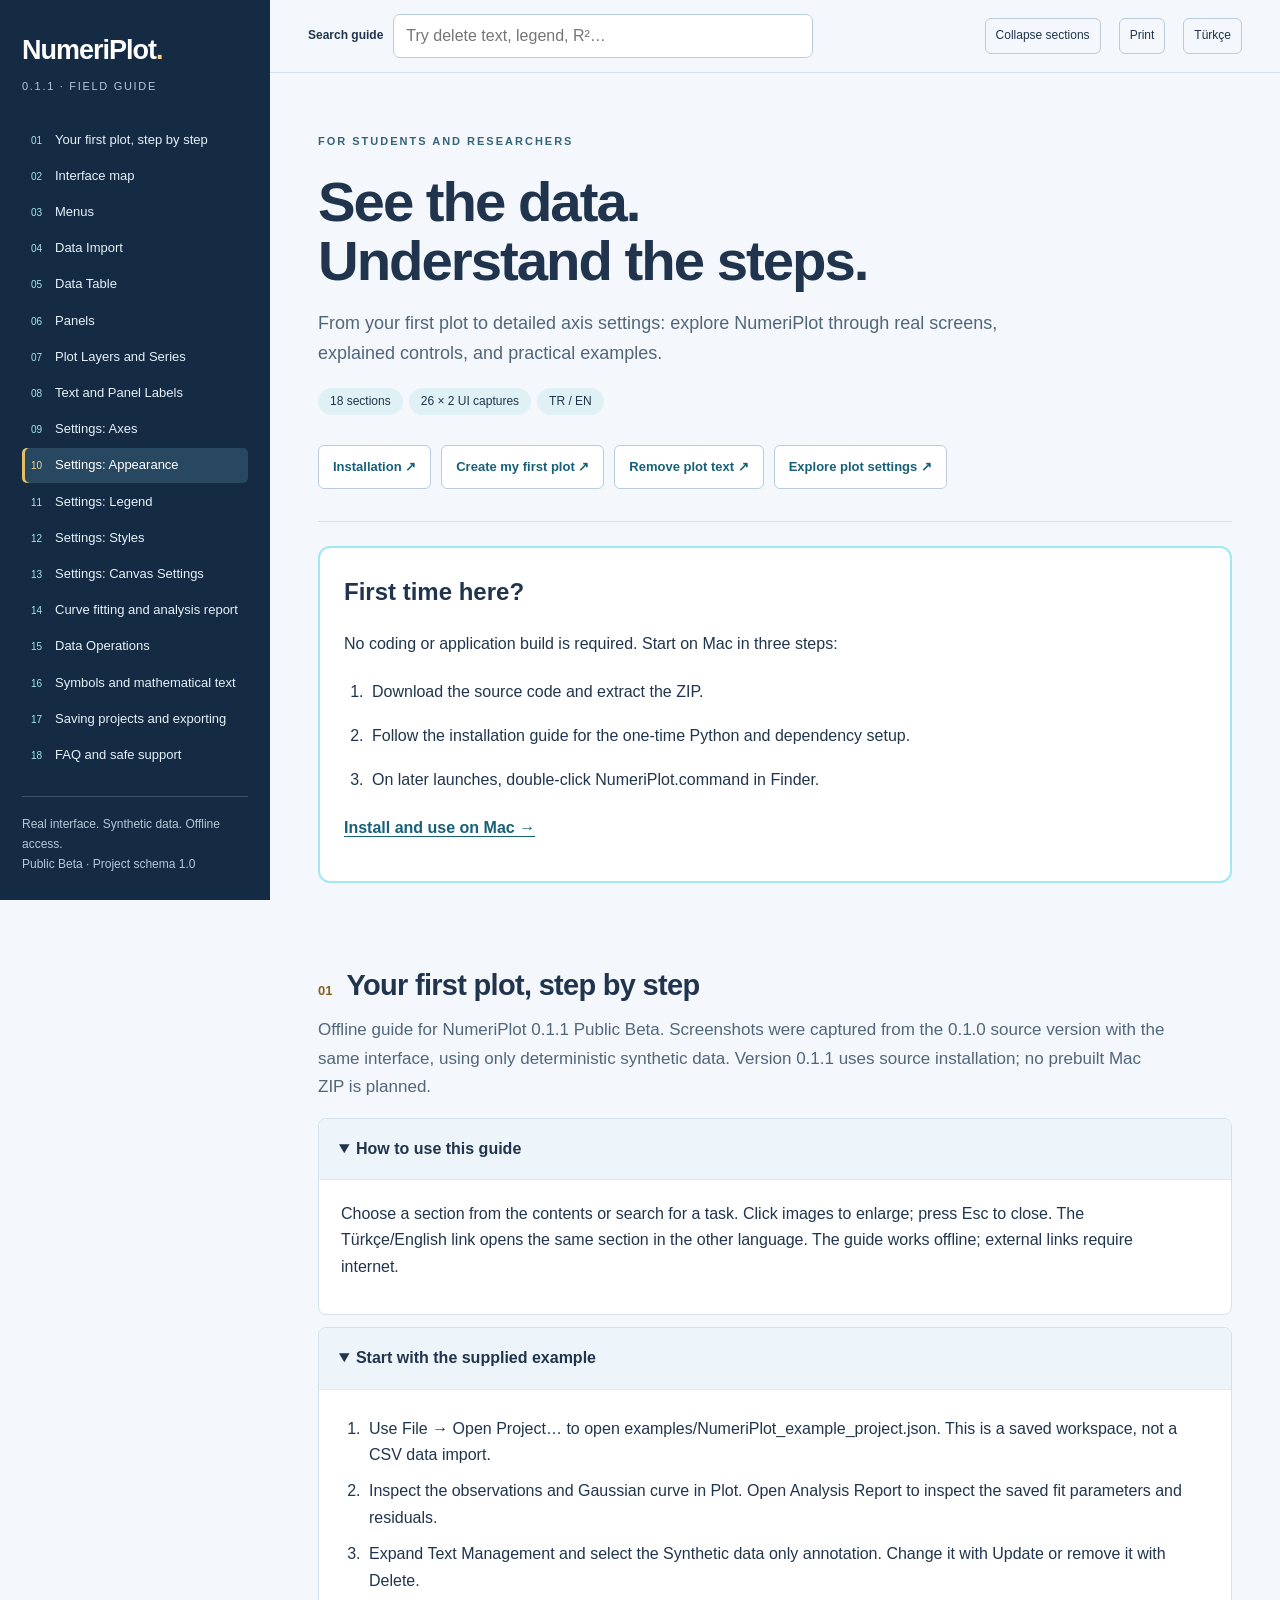
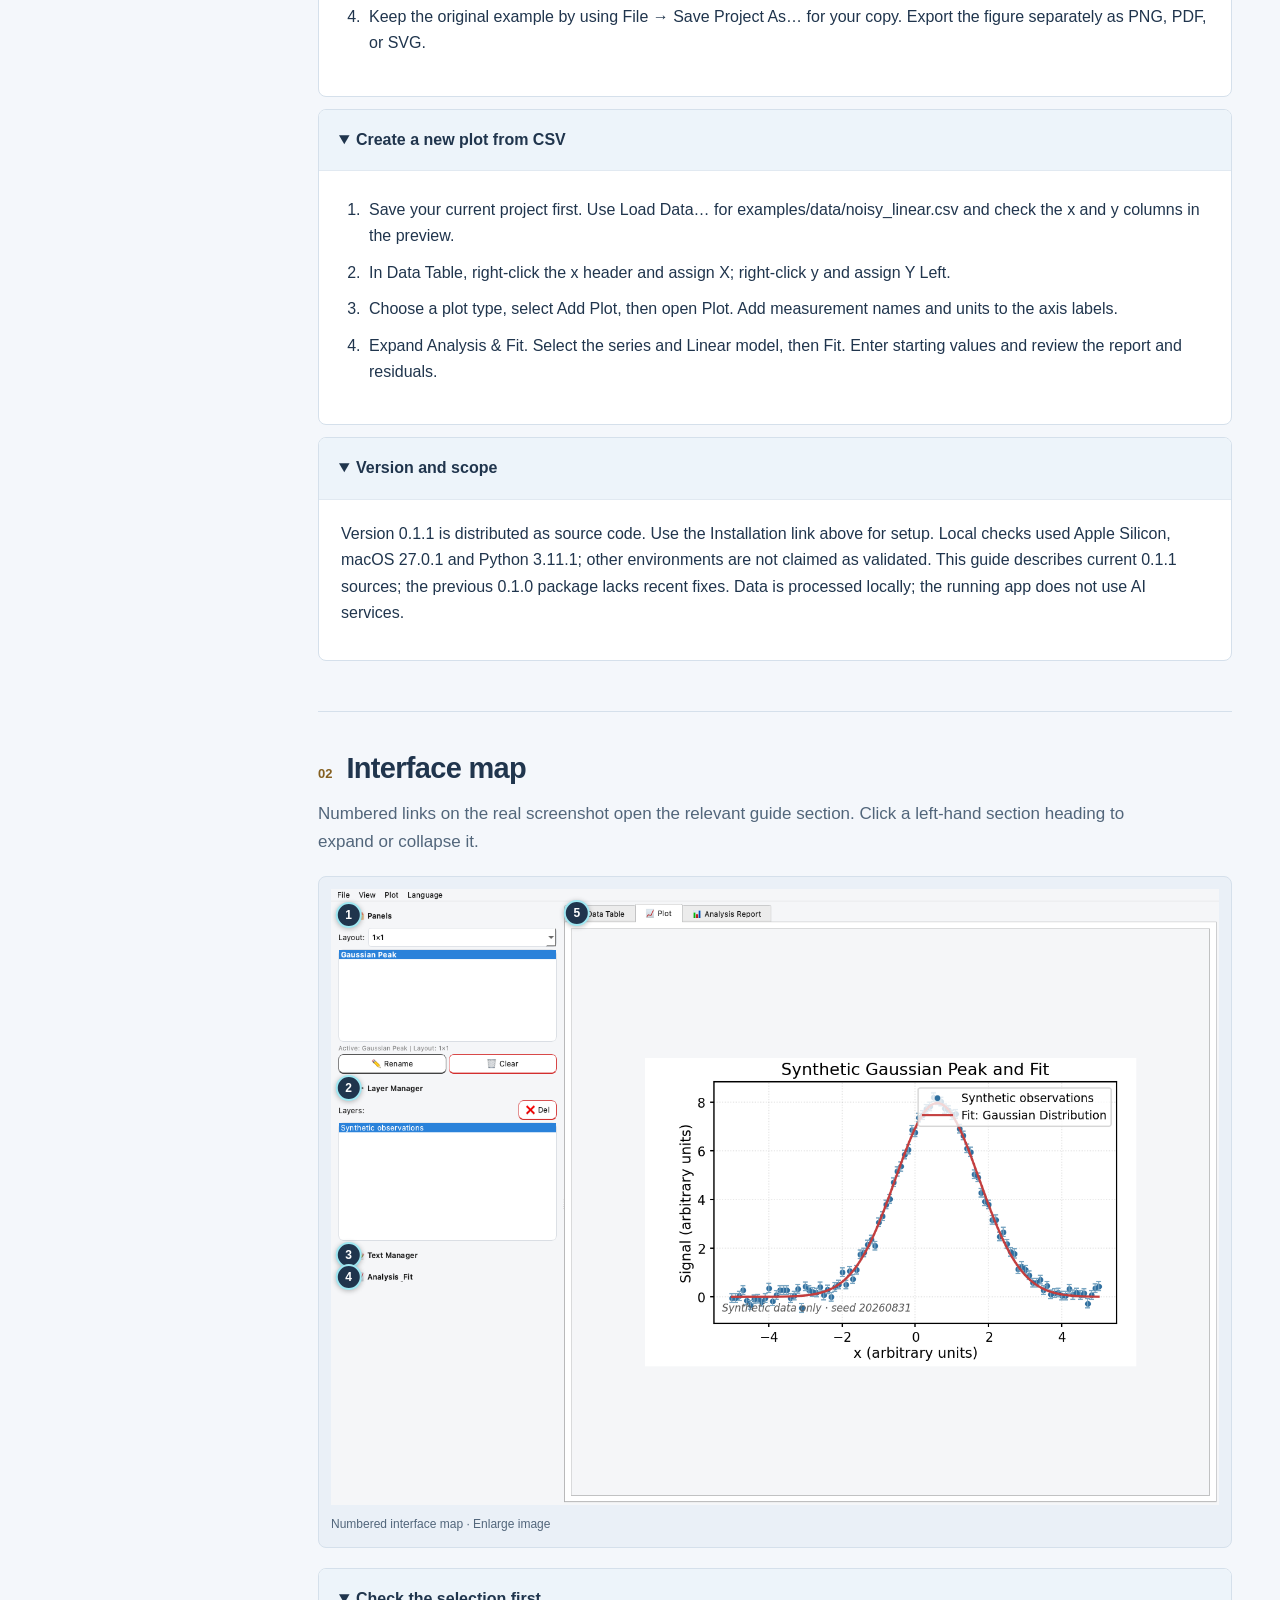
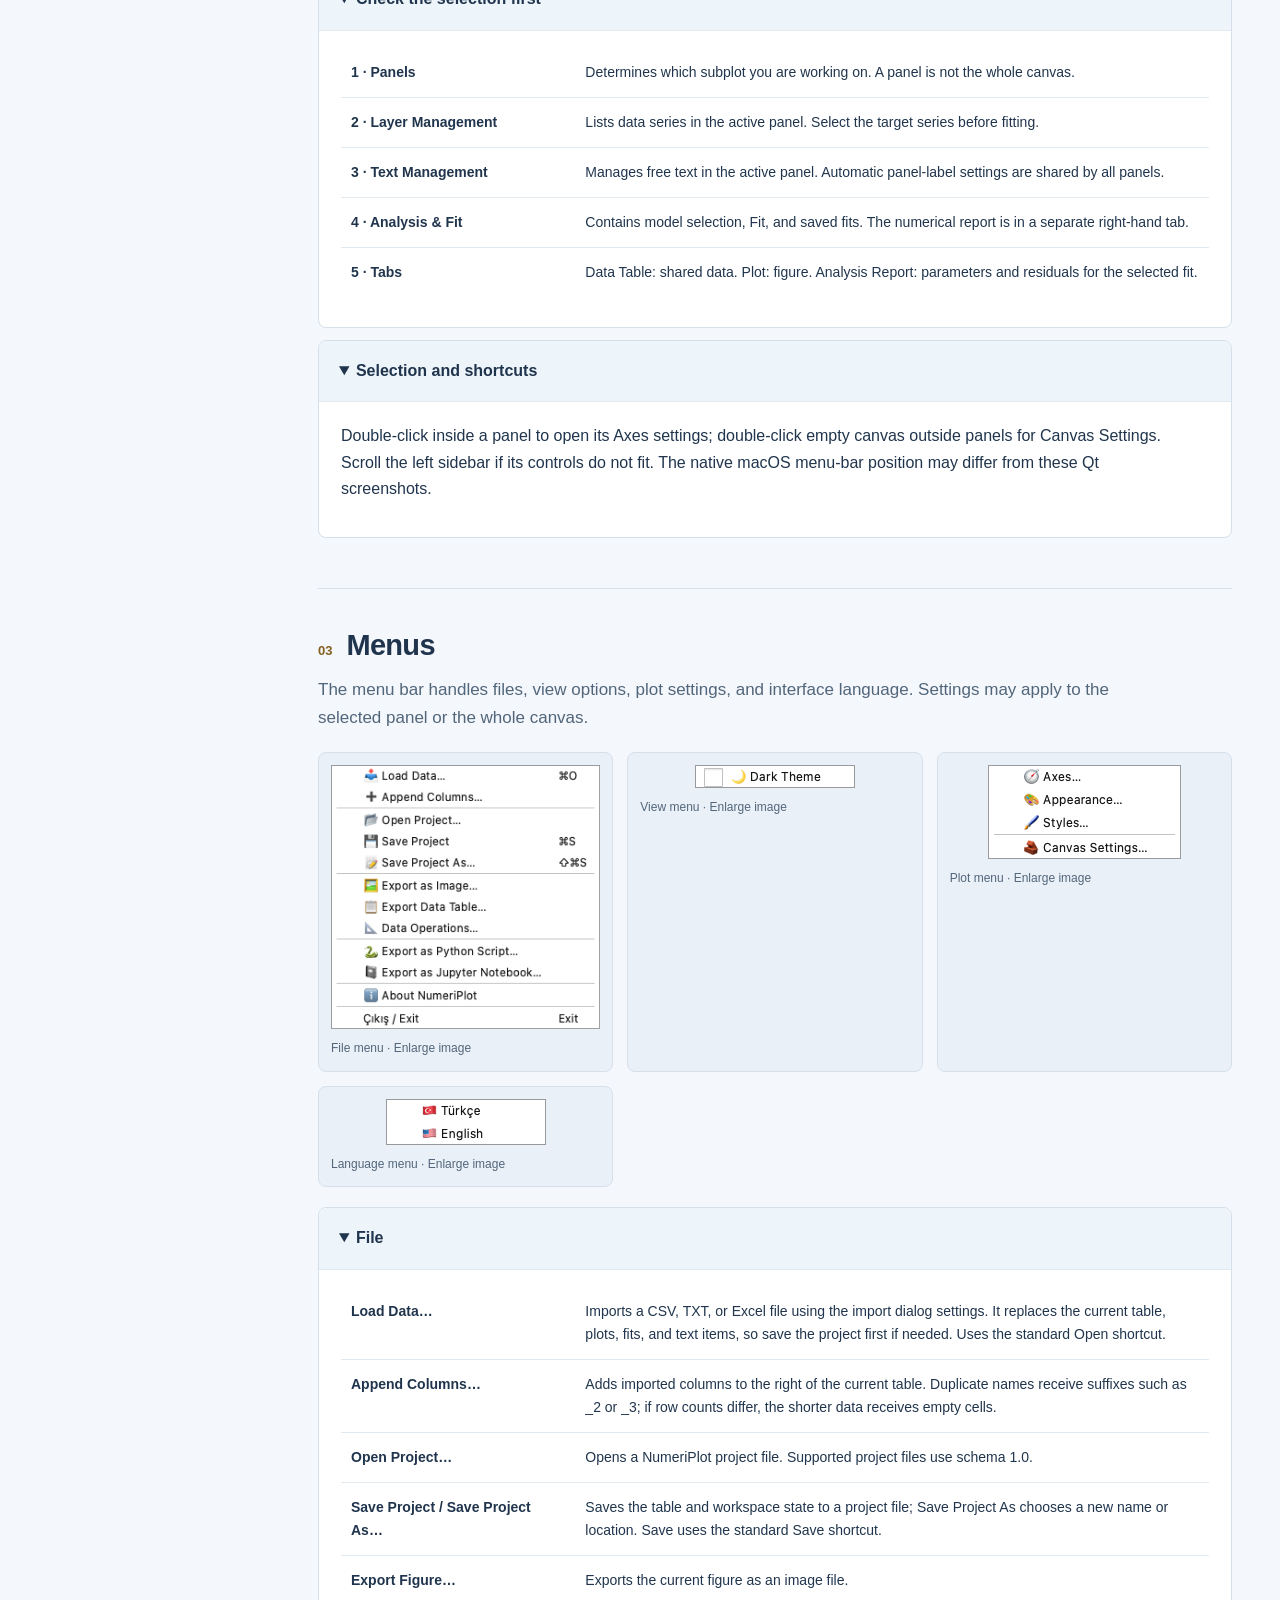
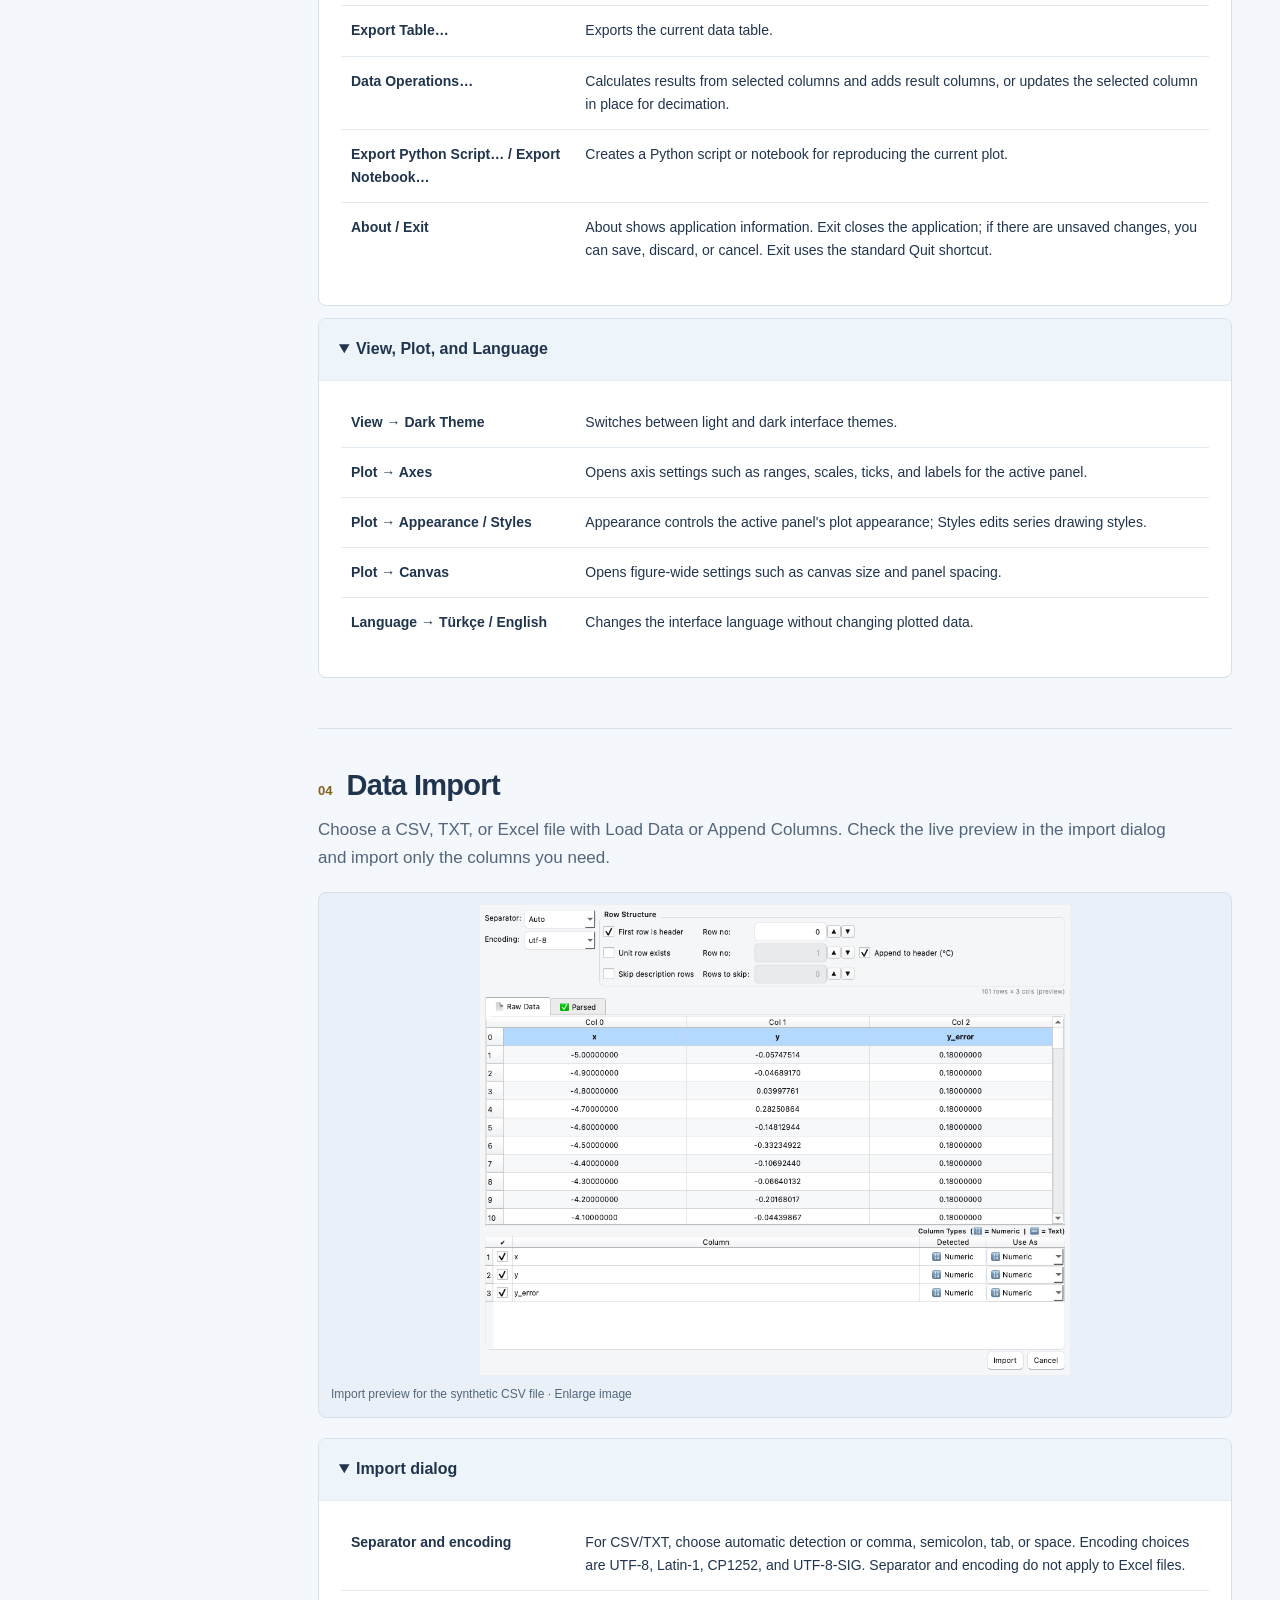
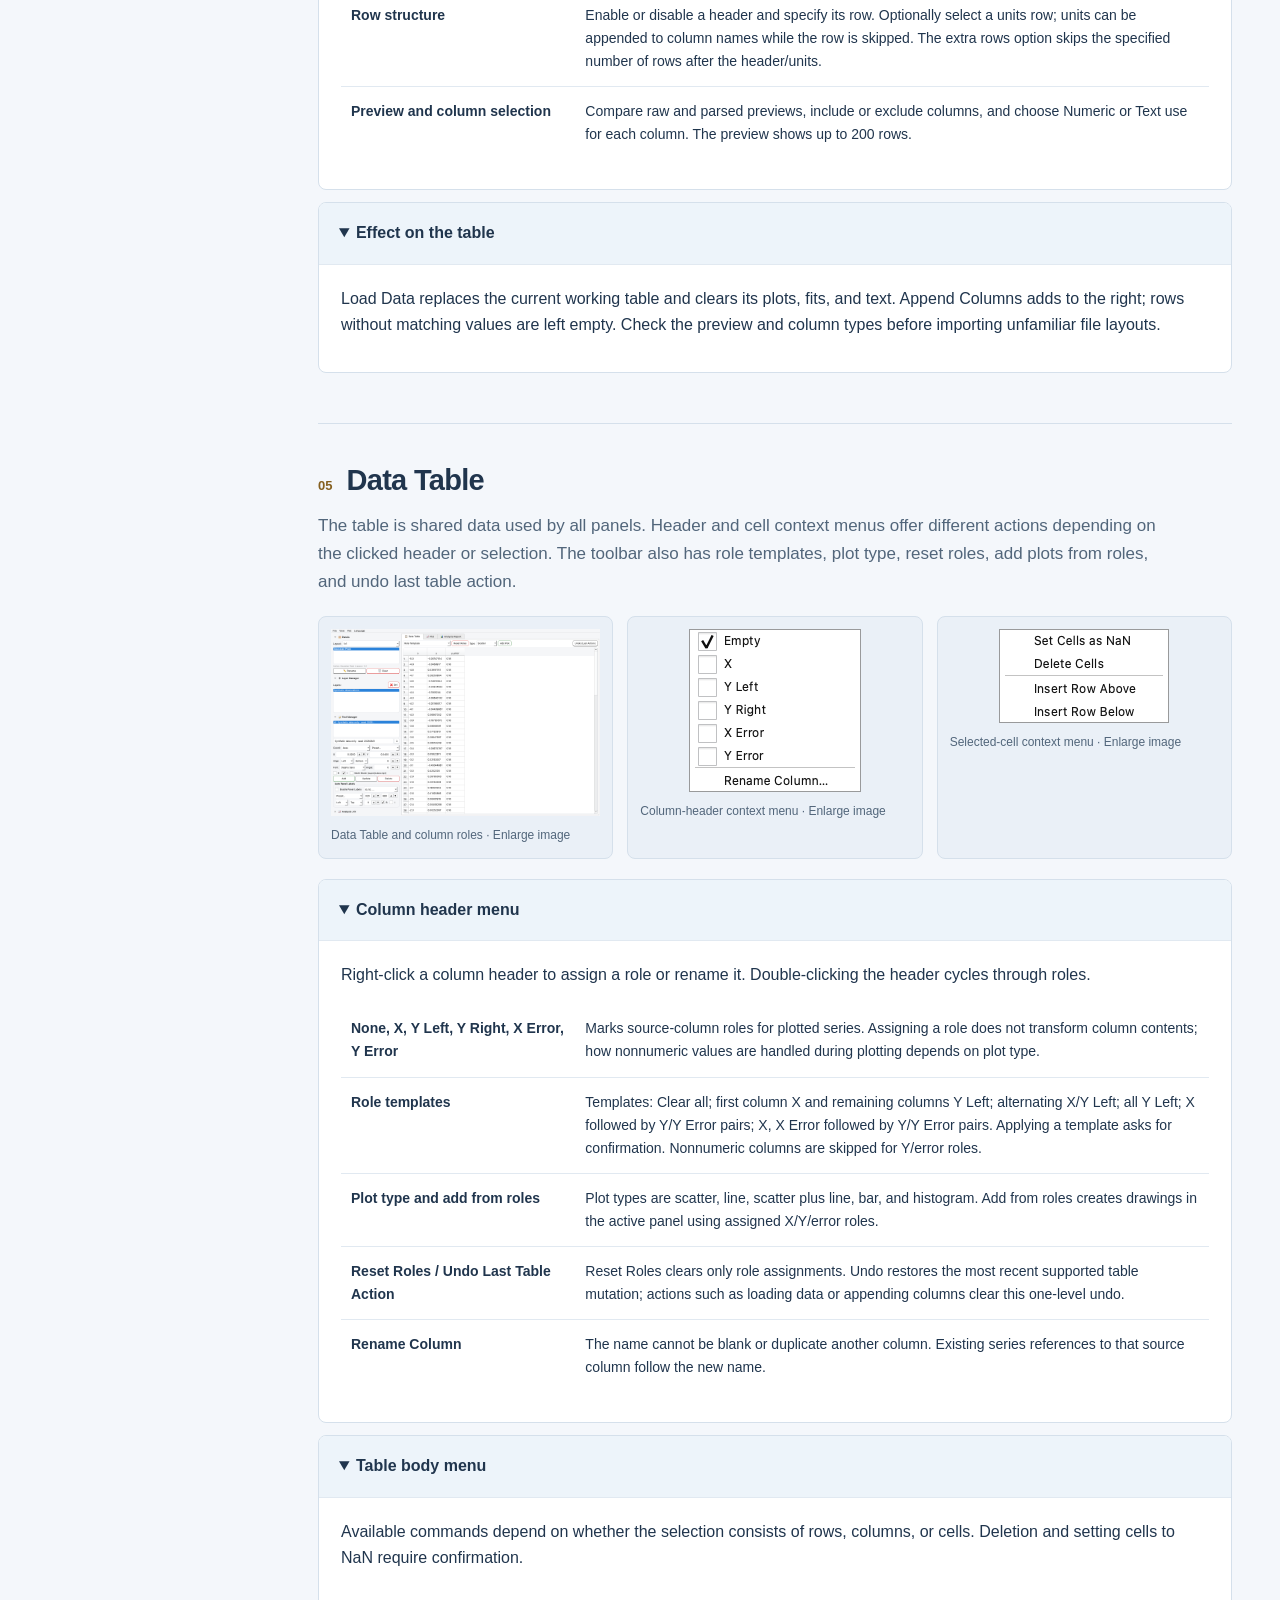
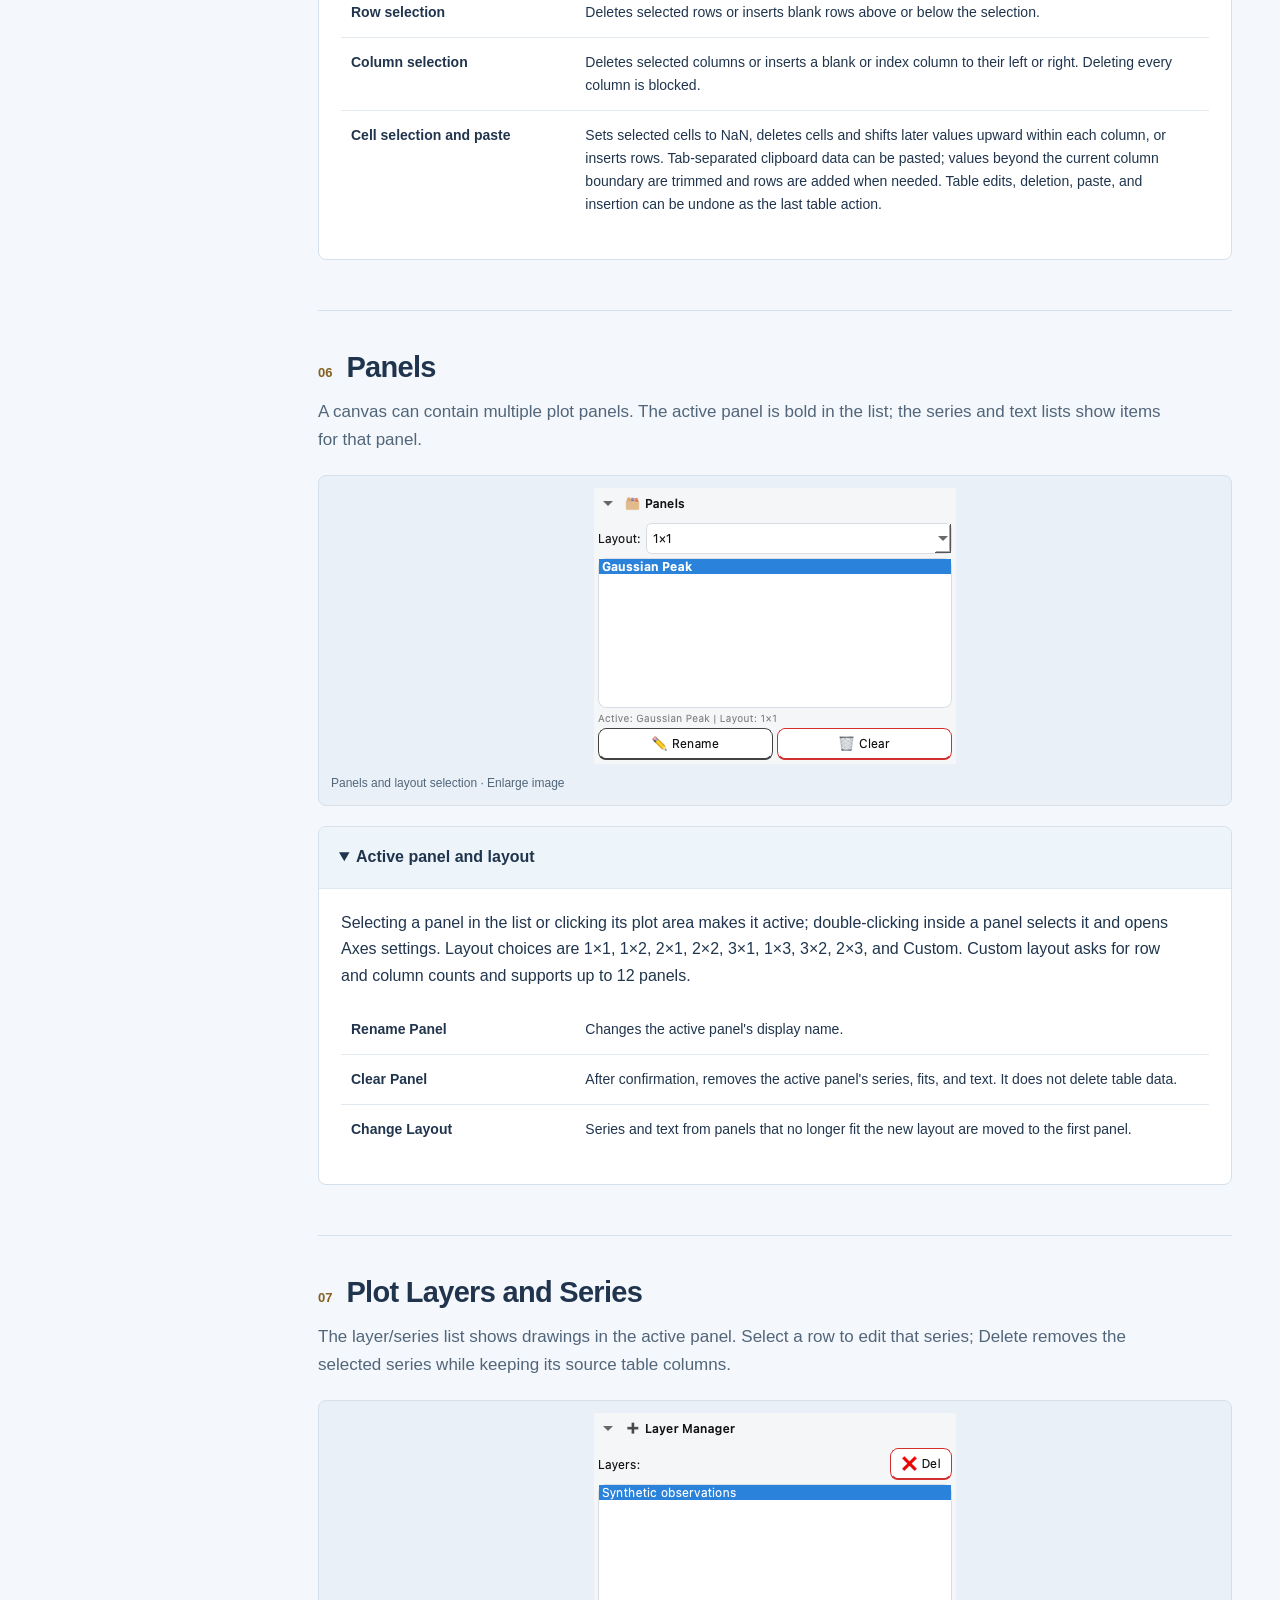
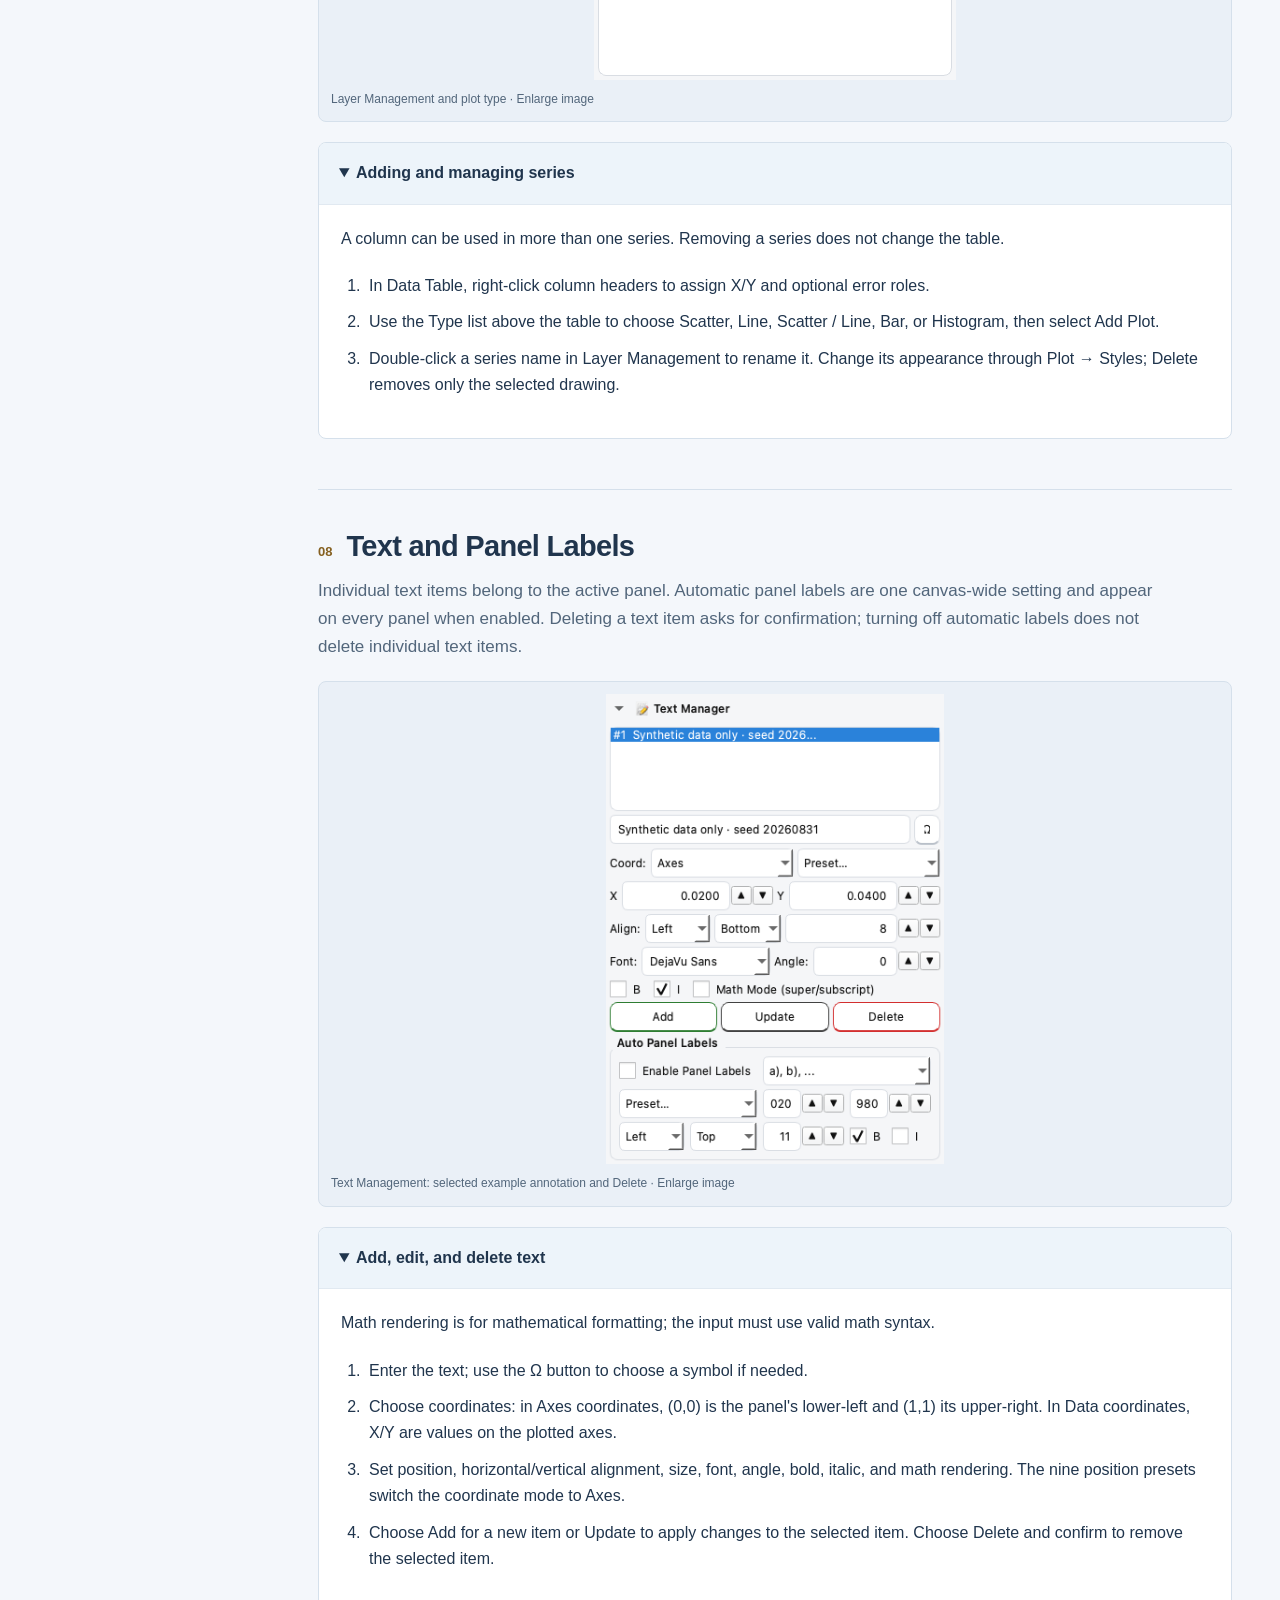
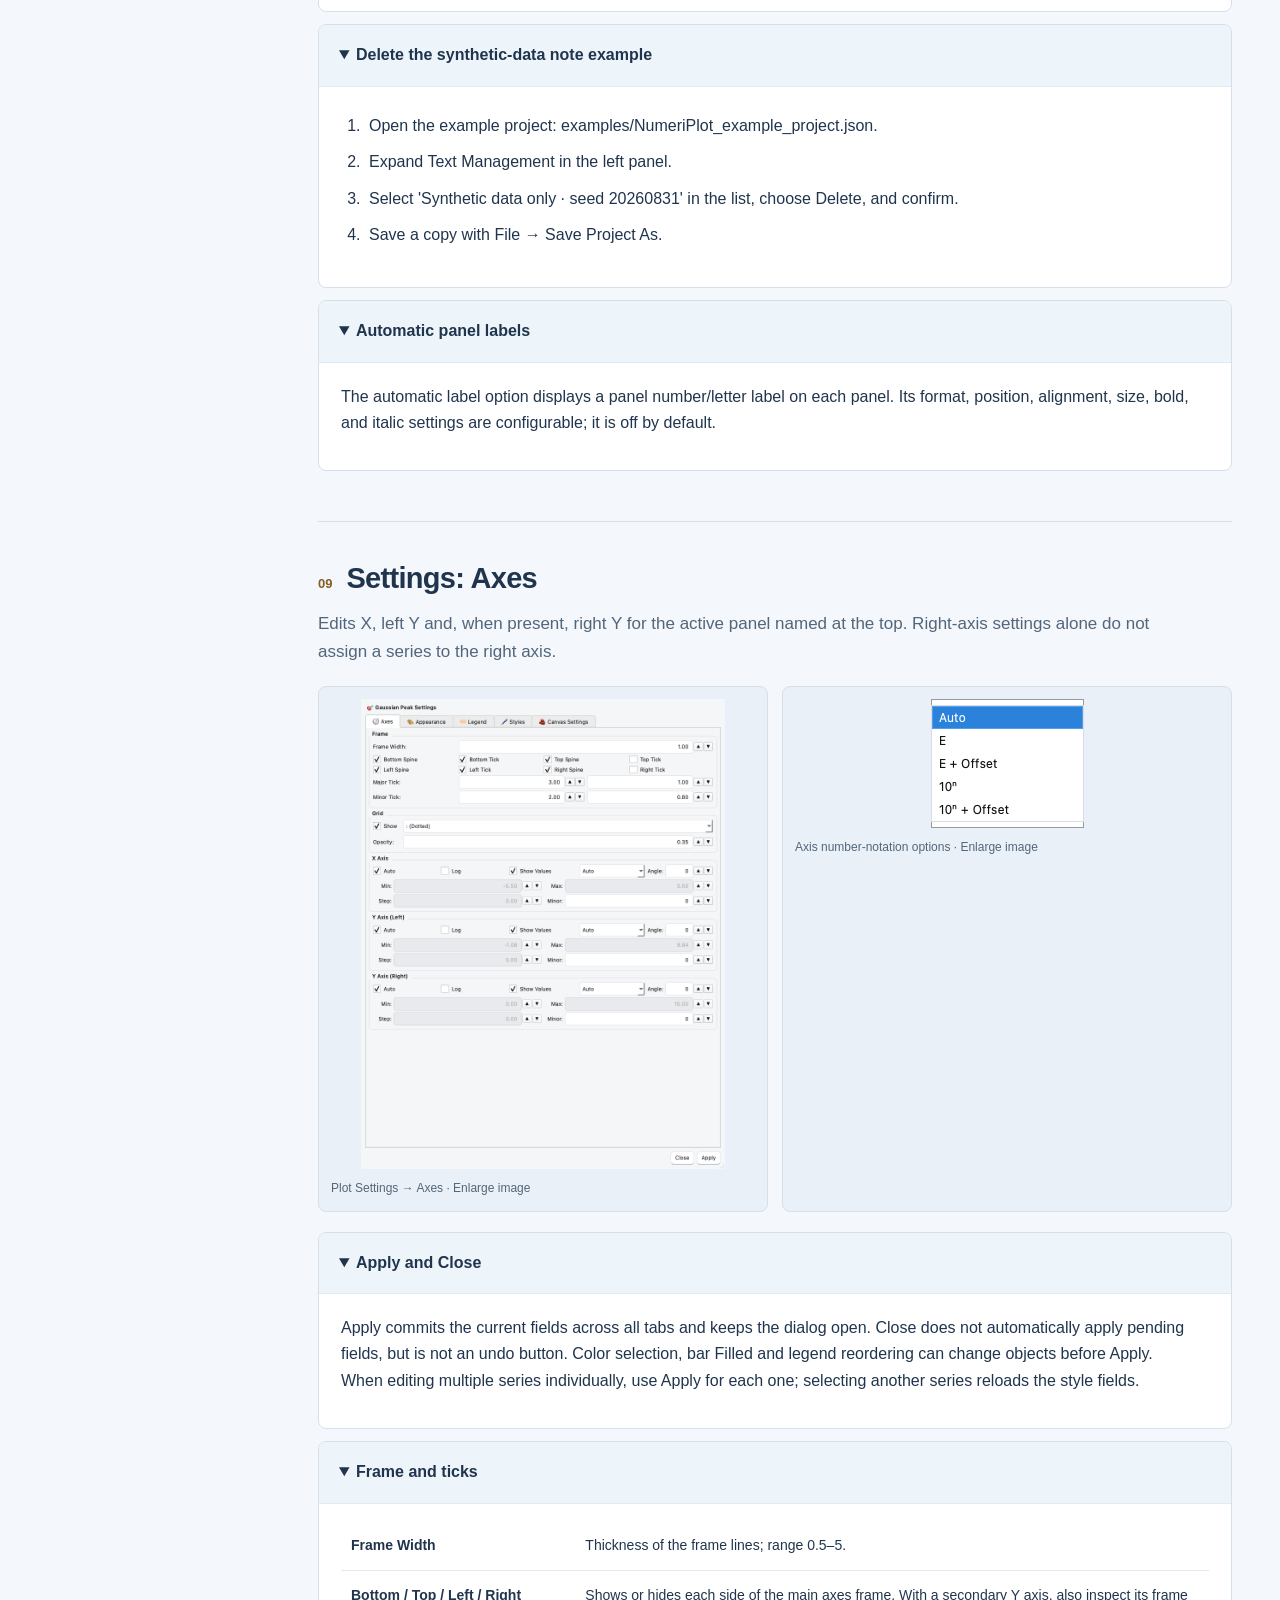
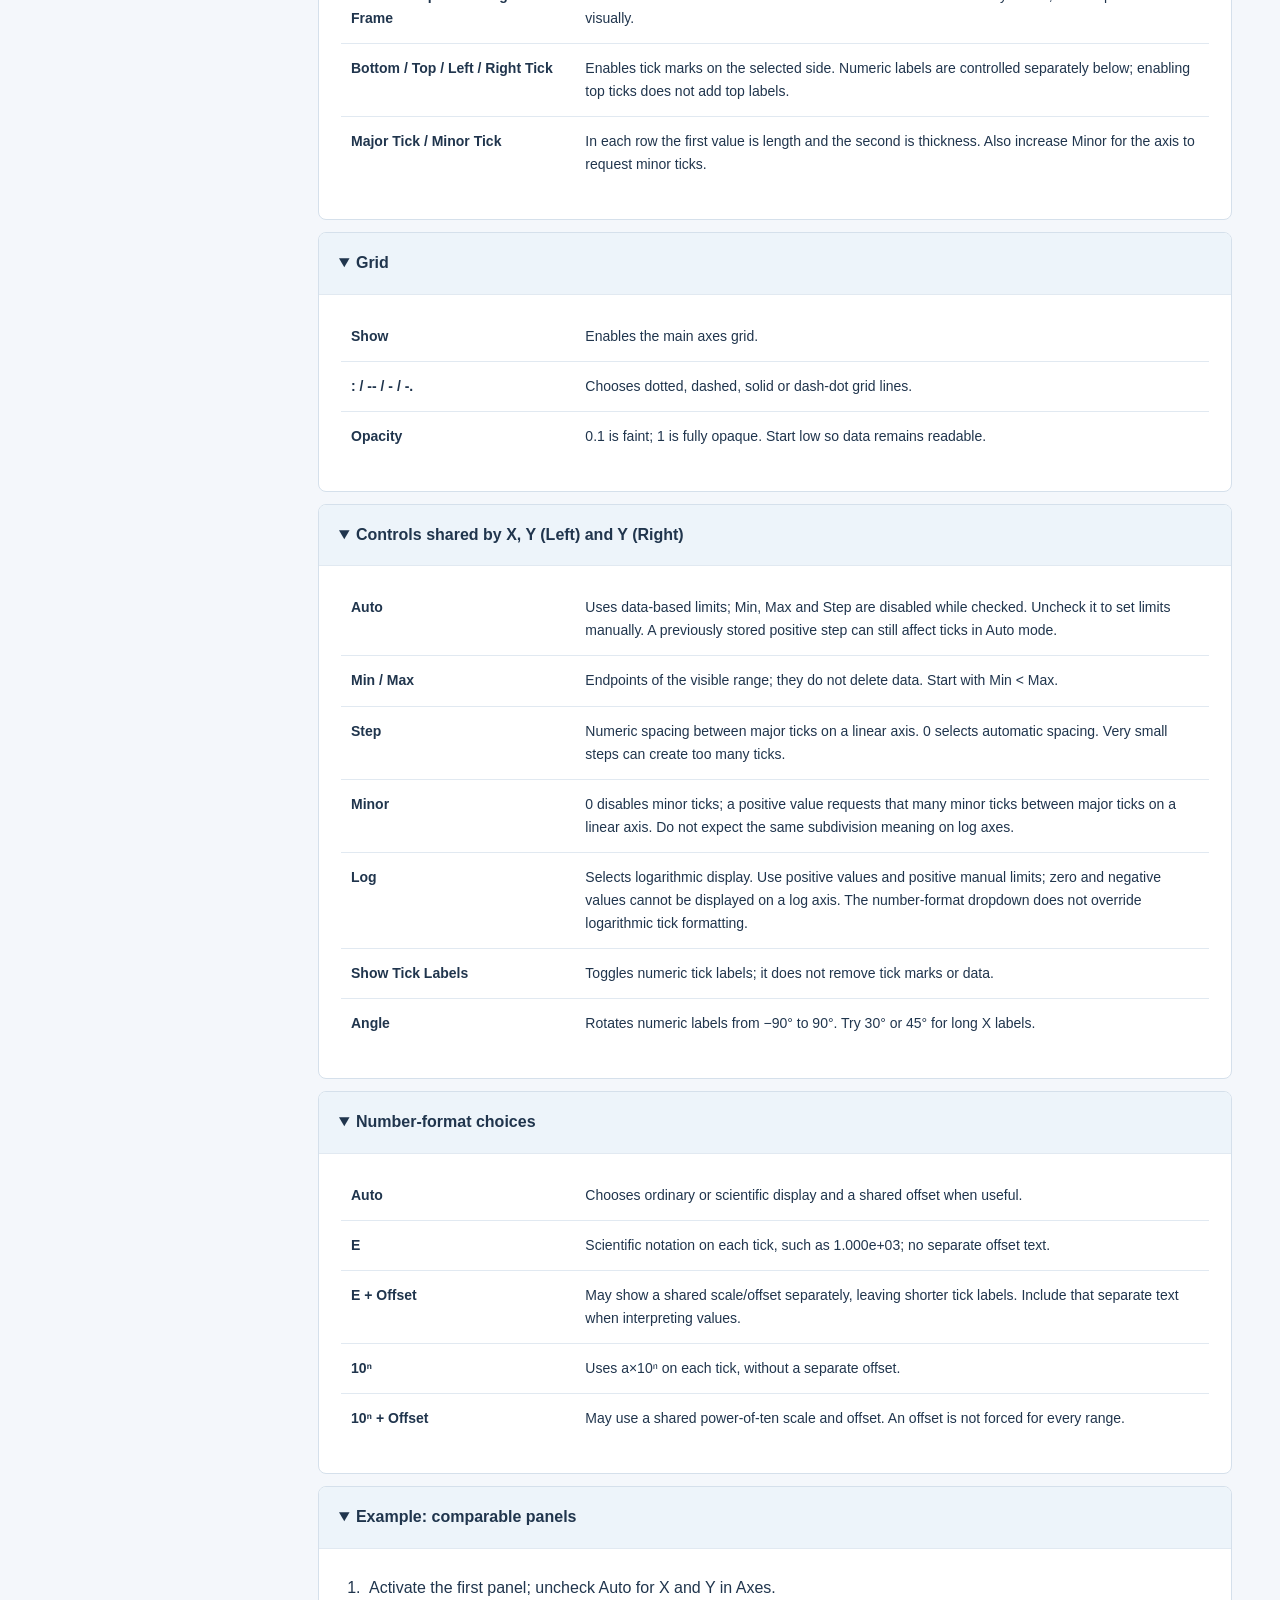
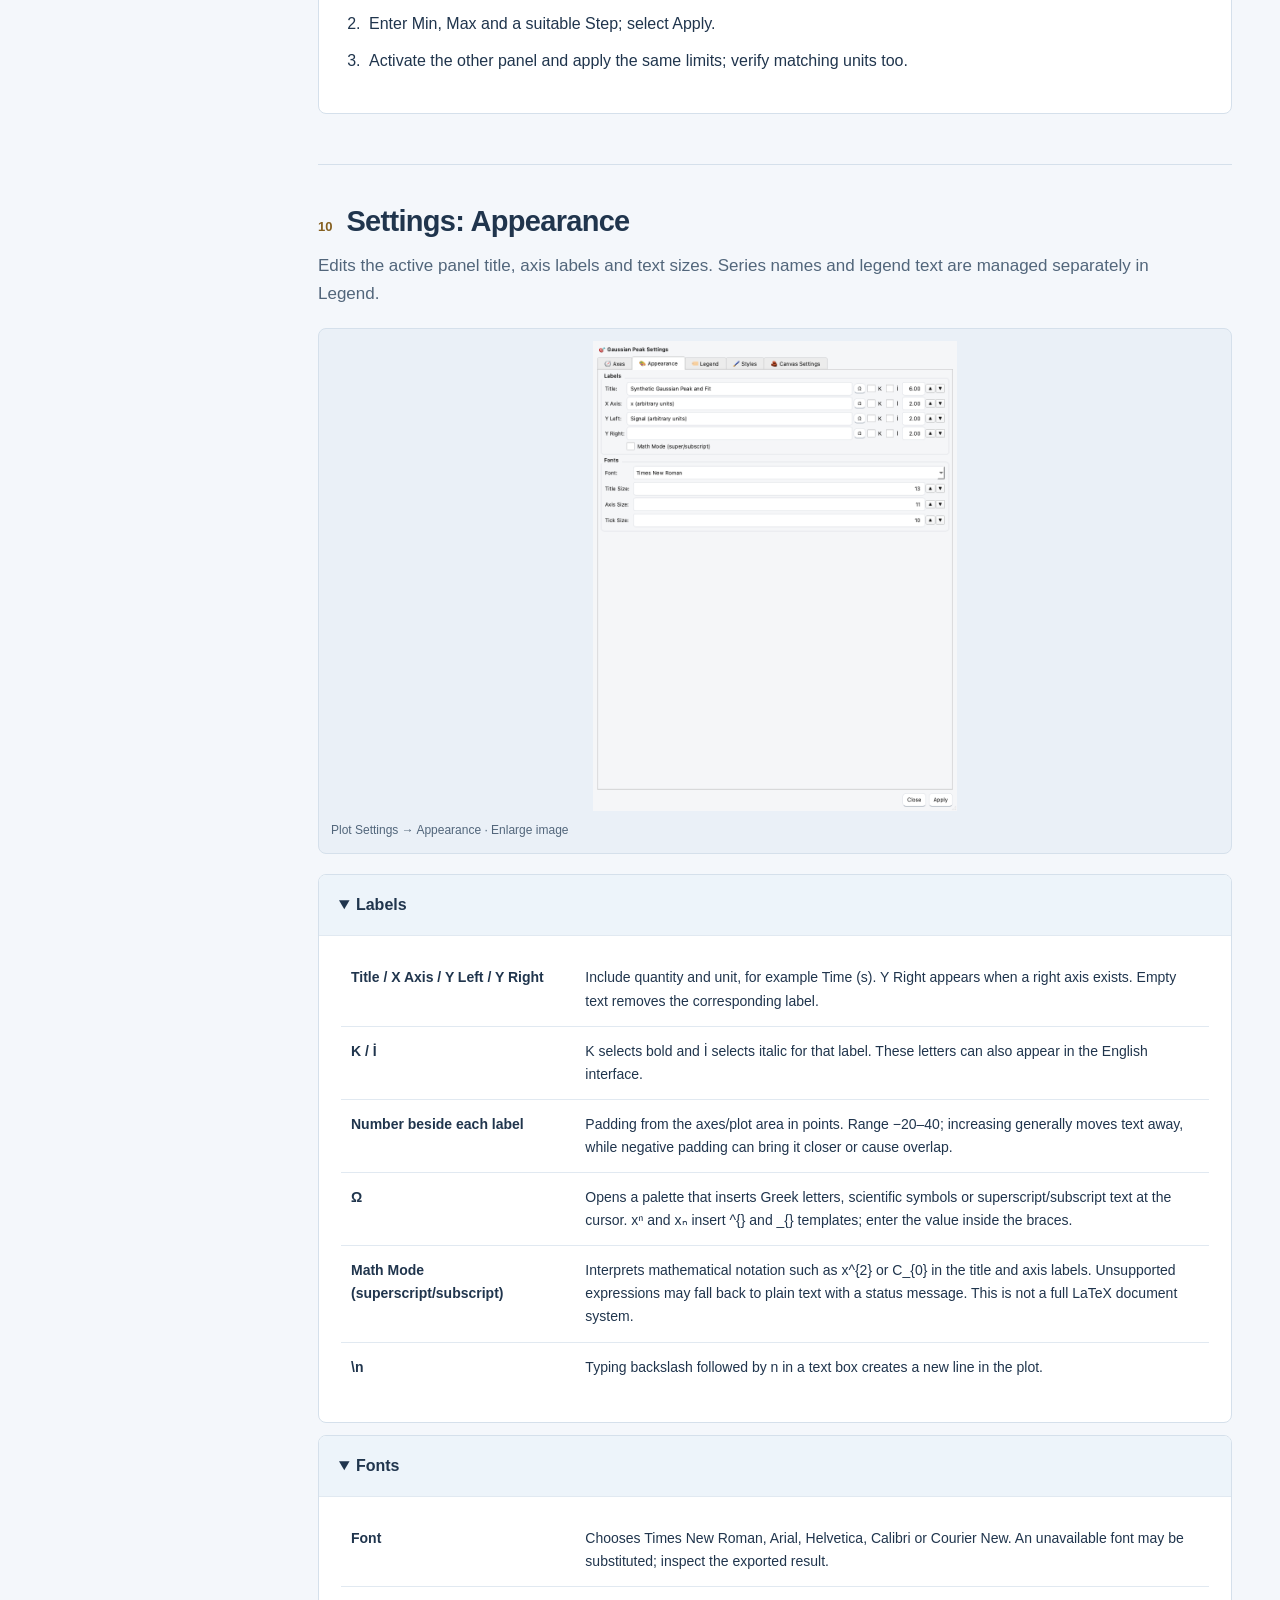
==== commit 66f46b80: "docs: finalize 0.1.1 source beta release metadata Record the release date, identify source-only dist" ====
--- a/docs/guide/en.html
+++ b/docs/guide/en.html
@@ -6,6 +6,6 @@
 <main id="content"><div class="hero"><span class="eyebrow">For students and researchers</span><h1>See the data.<br>Understand the steps.</h1><p>From your first plot to detailed axis settings: explore NumeriPlot through real screens, explained controls, and practical examples.</p><span class="pill">18 sections</span><span class="pill">26 × 2 UI captures</span><span class="pill">TR / EN</span><div class="quicklinks"><a href="../../docs/SOURCE_INSTALL.md">Installation ↗</a><a href="#start">Create my first plot ↗</a><a href="#text">Remove plot text ↗</a><a href="#settings-axes">Explore plot settings ↗</a></div></div>
 <section class="first-install" aria-labelledby="install-title"><h2 id="install-title">First time here?</h2><p>No coding or application build is required. Start on Mac in three steps:</p><ol><li>Download the source code and extract the ZIP.</li><li>Follow the installation guide for the one-time Python and dependency setup.</li><li>On later launches, double-click NumeriPlot.command in Finder.</li></ol><p><a href="../../docs/SOURCE_INSTALL.md"><strong>Install and use on Mac →</strong></a></p></section>
 <noscript><p class="note">All content is readable without JavaScript. Search and image enlargement require JavaScript.</p></noscript><p class="status" id="status" role="status" aria-live="polite"></p><p id="empty" class="empty" hidden>No match. Try a shorter term or clear the search.</p>
-<article class="section" id="start"><div class="section-head"><span class="section-number">01</span><h2>Your first plot, step by step</h2></div><p class="intro">Offline guide for NumeriPlot 0.1.1 Public Beta. Screenshots were captured from the 0.1.0 source version with the same interface, using only deterministic synthetic data. Version 0.1.1 uses source installation; no prebuilt Mac ZIP is planned.</p><details id="start-detail-1" open><summary>How to use this guide</summary><div class="block-body"><p>Choose a section from the contents or search for a task. Click images to enlarge; press Esc to close. The Türkçe/English link opens the same section in the other language. The guide works offline; external links require internet.</p></div></details><details id="start-detail-2" open><summary>Start with the supplied example</summary><div class="block-body"><ol><li>Use File → Open Project… to open examples/NumeriPlot_example_project.json. This is a saved workspace, not a CSV data import.</li><li>Inspect the observations and Gaussian curve in Plot. Open Analysis Report to inspect the saved fit parameters and residuals.</li><li>Expand Text Management and select the Synthetic data only annotation. Change it with Update or remove it with Delete.</li><li>Keep the original example by using File → Save Project As… for your copy. Export the figure separately as PNG, PDF, or SVG.</li></ol></div></details><details id="start-detail-3" open><summary>Create a new plot from CSV</summary><div class="block-body"><ol><li>Save your current project first. Use Load Data… for examples/data/noisy_linear.csv and check the x and y columns in the preview.</li><li>In Data Table, right-click the x header and assign X; right-click y and assign Y Left.</li><li>Choose a plot type, select Add Plot, then open Plot. Add measurement names and units to the axis labels.</li><li>Expand Analysis &amp; Fit. Select the series and Linear model, then Fit. Enter starting values and review the report and residuals.</li></ol></div></details><details id="start-detail-4" open><summary>Version and scope</summary><div class="block-body"><p>Version 0.1.1 is being prepared for source distribution. Use the Installation link above for setup. Local checks used Apple Silicon, macOS 27.0.1 and Python 3.11.1; other environments are not claimed as validated. This guide describes current 0.1.1 sources; the previous 0.1.0 package lacks recent fixes. Data is processed locally; the running app does not use AI services.</p></div></details></article><article class="section" id="overview"><div class="section-head"><span class="section-number">02</span><h2>Interface map</h2></div><p class="intro">Numbered links on the real screenshot open the relevant guide section. Click a left-hand section heading to expand or collapse it.</p><div class="gallery single"><figure><div class="image-wrap"><button class="image-button" aria-label="Enlarge image: Numbered interface map"><img src="assets/overview-en.png" width="1440" height="1000" alt="Numbered interface map" loading="lazy"></button><a class="pin" href="#panels" style="left:1.111%;top:4.300%" aria-label="1: Panels">1</a><a class="pin" href="#layers" style="left:1.111%;top:32.300%" aria-label="2: Plot Layers and Series">2</a><a class="pin" href="#text" style="left:1.111%;top:59.400%" aria-label="3: Text and Panel Labels">3</a><a class="pin" href="#fit" style="left:1.111%;top:62.900%" aria-label="4: Curve fitting and analysis report">4</a><a class="pin" href="#table" style="left:26.806%;top:3.900%" aria-label="5: Data Table">5</a></div><figcaption>Numbered interface map · Enlarge image</figcaption></figure></div><details id="overview-detail-1" open><summary>Check the selection first</summary><div class="block-body"><table><tbody><tr><th scope="row">1 · Panels</th><td>Determines which subplot you are working on. A panel is not the whole canvas.</td></tr><tr><th scope="row">2 · Layer Management</th><td>Lists data series in the active panel. Select the target series before fitting.</td></tr><tr><th scope="row">3 · Text Management</th><td>Manages free text in the active panel. Automatic panel-label settings are shared by all panels.</td></tr><tr><th scope="row">4 · Analysis &amp; Fit</th><td>Contains model selection, Fit, and saved fits. The numerical report is in a separate right-hand tab.</td></tr><tr><th scope="row">5 · Tabs</th><td>Data Table: shared data. Plot: figure. Analysis Report: parameters and residuals for the selected fit.</td></tr></tbody></table></div></details><details id="overview-detail-2" open><summary>Selection and shortcuts</summary><div class="block-body"><p>Double-click inside a panel to open its Axes settings; double-click empty canvas outside panels for Canvas Settings. Scroll the left sidebar if its controls do not fit. The native macOS menu-bar position may differ from these Qt screenshots.</p></div></details></article><article class="section" id="menus"><div class="section-head"><span class="section-number">03</span><h2>Menus</h2></div><p class="intro">The menu bar handles files, view options, plot settings, and interface language. Settings may apply to the selected panel or the whole canvas.</p><div class="gallery"><figure><div class="image-wrap"><button class="image-button" aria-label="Enlarge image: File menu"><img src="assets/menus-file-en.png" width="292" height="286" alt="File menu" loading="lazy"></button></div><figcaption>File menu · Enlarge image</figcaption></figure><figure><div class="image-wrap"><button class="image-button" aria-label="Enlarge image: View menu"><img src="assets/menus-view-en.png" width="160" height="23" alt="View menu" loading="lazy"></button></div><figcaption>View menu · Enlarge image</figcaption></figure><figure><div class="image-wrap"><button class="image-button" aria-label="Enlarge image: Plot menu"><img src="assets/menus-plot-en.png" width="193" height="94" alt="Plot menu" loading="lazy"></button></div><figcaption>Plot menu · Enlarge image</figcaption></figure><figure><div class="image-wrap"><button class="image-button" aria-label="Enlarge image: Language menu"><img src="assets/menus-language-en.png" width="160" height="46" alt="Language menu" loading="lazy"></button></div><figcaption>Language menu · Enlarge image</figcaption></figure></div><details id="menus-detail-1" open><summary>File</summary><div class="block-body"><table><tbody><tr><th scope="row">Load Data…</th><td>Imports a CSV, TXT, or Excel file using the import dialog settings. It replaces the current table, plots, fits, and text items, so save the project first if needed. Uses the standard Open shortcut.</td></tr><tr><th scope="row">Append Columns…</th><td>Adds imported columns to the right of the current table. Duplicate names receive suffixes such as _2 or _3; if row counts differ, the shorter data receives empty cells.</td></tr><tr><th scope="row">Open Project…</th><td>Opens a NumeriPlot project file. Supported project files use schema 1.0.</td></tr><tr><th scope="row">Save Project / Save Project As…</th><td>Saves the table and workspace state to a project file; Save Project As chooses a new name or location. Save uses the standard Save shortcut.</td></tr><tr><th scope="row">Export Figure…</th><td>Exports the current figure as an image file.</td></tr><tr><th scope="row">Export Table…</th><td>Exports the current data table.</td></tr><tr><th scope="row">Data Operations…</th><td>Calculates results from selected columns and adds result columns, or updates the selected column in place for decimation.</td></tr><tr><th scope="row">Export Python Script… / Export Notebook…</th><td>Creates a Python script or notebook for reproducing the current plot.</td></tr><tr><th scope="row">About / Exit</th><td>About shows application information. Exit closes the application; if there are unsaved changes, you can save, discard, or cancel. Exit uses the standard Quit shortcut.</td></tr></tbody></table></div></details><details id="menus-detail-2" open><summary>View, Plot, and Language</summary><div class="block-body"><table><tbody><tr><th scope="row">View → Dark Theme</th><td>Switches between light and dark interface themes.</td></tr><tr><th scope="row">Plot → Axes</th><td>Opens axis settings such as ranges, scales, ticks, and labels for the active panel.</td></tr><tr><th scope="row">Plot → Appearance / Styles</th><td>Appearance controls the active panel&#x27;s plot appearance; Styles edits series drawing styles.</td></tr><tr><th scope="row">Plot → Canvas</th><td>Opens figure-wide settings such as canvas size and panel spacing.</td></tr><tr><th scope="row">Language → Türkçe / English</th><td>Changes the interface language without changing plotted data.</td></tr></tbody></table></div></details></article><article class="section" id="import"><div class="section-head"><span class="section-number">04</span><h2>Data Import</h2></div><p class="intro">Choose a CSV, TXT, or Excel file with Load Data or Append Columns. Check the live preview in the import dialog and import only the columns you need.</p><div class="gallery"><figure><div class="image-wrap"><button class="image-button" aria-label="Enlarge image: Import preview for the synthetic CSV file"><img src="assets/import-en.png" width="980" height="780" alt="Import preview for the synthetic CSV file" loading="lazy"></button></div><figcaption>Import preview for the synthetic CSV file · Enlarge image</figcaption></figure></div><details id="import-detail-1" open><summary>Import dialog</summary><div class="block-body"><table><tbody><tr><th scope="row">Separator and encoding</th><td>For CSV/TXT, choose automatic detection or comma, semicolon, tab, or space. Encoding choices are UTF-8, Latin-1, CP1252, and UTF-8-SIG. Separator and encoding do not apply to Excel files.</td></tr><tr><th scope="row">Row structure</th><td>Enable or disable a header and specify its row. Optionally select a units row; units can be appended to column names while the row is skipped. The extra rows option skips the specified number of rows after the header/units.</td></tr><tr><th scope="row">Preview and column selection</th><td>Compare raw and parsed previews, include or exclude columns, and choose Numeric or Text use for each column. The preview shows up to 200 rows.</td></tr></tbody></table></div></details><details id="import-detail-2" open><summary>Effect on the table</summary><div class="block-body"><p>Load Data replaces the current working table and clears its plots, fits, and text. Append Columns adds to the right; rows without matching values are left empty. Check the preview and column types before importing unfamiliar file layouts.</p></div></details></article><article class="section" id="table"><div class="section-head"><span class="section-number">05</span><h2>Data Table</h2></div><p class="intro">The table is shared data used by all panels. Header and cell context menus offer different actions depending on the clicked header or selection. The toolbar also has role templates, plot type, reset roles, add plots from roles, and undo last table action.</p><div class="gallery"><figure><div class="image-wrap"><button class="image-button" aria-label="Enlarge image: Data Table and column roles"><img src="assets/table-en.png" width="1440" height="1000" alt="Data Table and column roles" loading="lazy"></button></div><figcaption>Data Table and column roles · Enlarge image</figcaption></figure><figure><div class="image-wrap"><button class="image-button" aria-label="Enlarge image: Column-header context menu"><img src="assets/table-roles-en.png" width="172" height="163" alt="Column-header context menu" loading="lazy"></button></div><figcaption>Column-header context menu · Enlarge image</figcaption></figure><figure><div class="image-wrap"><button class="image-button" aria-label="Enlarge image: Selected-cell context menu"><img src="assets/table-context-en.png" width="170" height="94" alt="Selected-cell context menu" loading="lazy"></button></div><figcaption>Selected-cell context menu · Enlarge image</figcaption></figure></div><details id="table-detail-1" open><summary>Column header menu</summary><div class="block-body"><p>Right-click a column header to assign a role or rename it. Double-clicking the header cycles through roles.</p><table><tbody><tr><th scope="row">None, X, Y Left, Y Right, X Error, Y Error</th><td>Marks source-column roles for plotted series. Assigning a role does not transform column contents; how nonnumeric values are handled during plotting depends on plot type.</td></tr><tr><th scope="row">Role templates</th><td>Templates: Clear all; first column X and remaining columns Y Left; alternating X/Y Left; all Y Left; X followed by Y/Y Error pairs; X, X Error followed by Y/Y Error pairs. Applying a template asks for confirmation. Nonnumeric columns are skipped for Y/error roles.</td></tr><tr><th scope="row">Plot type and add from roles</th><td>Plot types are scatter, line, scatter plus line, bar, and histogram. Add from roles creates drawings in the active panel using assigned X/Y/error roles.</td></tr><tr><th scope="row">Reset Roles / Undo Last Table Action</th><td>Reset Roles clears only role assignments. Undo restores the most recent supported table mutation; actions such as loading data or appending columns clear this one-level undo.</td></tr><tr><th scope="row">Rename Column</th><td>The name cannot be blank or duplicate another column. Existing series references to that source column follow the new name.</td></tr></tbody></table></div></details><details id="table-detail-2" open><summary>Table body menu</summary><div class="block-body"><p>Available commands depend on whether the selection consists of rows, columns, or cells. Deletion and setting cells to NaN require confirmation.</p><table><tbody><tr><th scope="row">Row selection</th><td>Deletes selected rows or inserts blank rows above or below the selection.</td></tr><tr><th scope="row">Column selection</th><td>Deletes selected columns or inserts a blank or index column to their left or right. Deleting every column is blocked.</td></tr><tr><th scope="row">Cell selection and paste</th><td>Sets selected cells to NaN, deletes cells and shifts later values upward within each column, or inserts rows. Tab-separated clipboard data can be pasted; values beyond the current column boundary are trimmed and rows are added when needed. Table edits, deletion, paste, and insertion can be undone as the last table action.</td></tr></tbody></table></div></details></article><article class="section" id="panels"><div class="section-head"><span class="section-number">06</span><h2>Panels</h2></div><p class="intro">A canvas can contain multiple plot panels. The active panel is bold in the list; the series and text lists show items for that panel.</p><div class="gallery"><figure><div class="image-wrap"><button class="image-button" aria-label="Enlarge image: Panels and layout selection"><img src="assets/panels-en.png" width="362" height="276" alt="Panels and layout selection" loading="lazy"></button></div><figcaption>Panels and layout selection · Enlarge image</figcaption></figure></div><details id="panels-detail-1" open><summary>Active panel and layout</summary><div class="block-body"><p>Selecting a panel in the list or clicking its plot area makes it active; double-clicking inside a panel selects it and opens Axes settings. Layout choices are 1×1, 1×2, 2×1, 2×2, 3×1, 1×3, 3×2, 2×3, and Custom. Custom layout asks for row and column counts and supports up to 12 panels.</p><table><tbody><tr><th scope="row">Rename Panel</th><td>Changes the active panel&#x27;s display name.</td></tr><tr><th scope="row">Clear Panel</th><td>After confirmation, removes the active panel&#x27;s series, fits, and text. It does not delete table data.</td></tr><tr><th scope="row">Change Layout</th><td>Series and text from panels that no longer fit the new layout are moved to the first panel.</td></tr></tbody></table></div></details></article><article class="section" id="layers"><div class="section-head"><span class="section-number">07</span><h2>Plot Layers and Series</h2></div><p class="intro">The layer/series list shows drawings in the active panel. Select a row to edit that series; Delete removes the selected series while keeping its source table columns.</p><div class="gallery"><figure><div class="image-wrap"><button class="image-button" aria-label="Enlarge image: Layer Management and plot type"><img src="assets/layers-en.png" width="362" height="267" alt="Layer Management and plot type" loading="lazy"></button></div><figcaption>Layer Management and plot type · Enlarge image</figcaption></figure></div><details id="layers-detail-1" open><summary>Adding and managing series</summary><div class="block-body"><p>A column can be used in more than one series. Removing a series does not change the table.</p><ol><li>In Data Table, right-click column headers to assign X/Y and optional error roles.</li><li>Use the Type list above the table to choose Scatter, Line, Scatter / Line, Bar, or Histogram, then select Add Plot.</li><li>Double-click a series name in Layer Management to rename it. Change its appearance through Plot → Styles; Delete removes only the selected drawing.</li></ol></div></details></article><article class="section" id="text"><div class="section-head"><span class="section-number">08</span><h2>Text and Panel Labels</h2></div><p class="intro">Individual text items belong to the active panel. Automatic panel labels are one canvas-wide setting and appear on every panel when enabled. Deleting a text item asks for confirmation; turning off automatic labels does not delete individual text items.</p><div class="gallery"><figure><div class="image-wrap"><button class="image-button" aria-label="Enlarge image: Text Management: selected example annotation and Delete"><img src="assets/text-en.png" width="362" height="502" alt="Text Management: selected example annotation and Delete" loading="lazy"></button></div><figcaption>Text Management: selected example annotation and Delete · Enlarge image</figcaption></figure></div><details id="text-detail-1" open><summary>Add, edit, and delete text</summary><div class="block-body"><p>Math rendering is for mathematical formatting; the input must use valid math syntax.</p><ol><li>Enter the text; use the Ω button to choose a symbol if needed.</li><li>Choose coordinates: in Axes coordinates, (0,0) is the panel&#x27;s lower-left and (1,1) its upper-right. In Data coordinates, X/Y are values on the plotted axes.</li><li>Set position, horizontal/vertical alignment, size, font, angle, bold, italic, and math rendering. The nine position presets switch the coordinate mode to Axes.</li><li>Choose Add for a new item or Update to apply changes to the selected item. Choose Delete and confirm to remove the selected item.</li></ol></div></details><details id="text-detail-2" open><summary>Delete the synthetic-data note example</summary><div class="block-body"><ol><li>Open the example project: examples/NumeriPlot_example_project.json.</li><li>Expand Text Management in the left panel.</li><li>Select &#x27;Synthetic data only · seed 20260831&#x27; in the list, choose Delete, and confirm.</li><li>Save a copy with File → Save Project As.</li></ol></div></details><details id="text-detail-3" open><summary>Automatic panel labels</summary><div class="block-body"><p>The automatic label option displays a panel number/letter label on each panel. Its format, position, alignment, size, bold, and italic settings are configurable; it is off by default.</p></div></details></article><article class="section" id="settings-axes"><div class="section-head"><span class="section-number">09</span><h2>Settings: Axes</h2></div><p class="intro">Edits X, left Y and, when present, right Y for the active panel named at the top. Right-axis settings alone do not assign a series to the right axis.</p><div class="gallery"><figure><div class="image-wrap"><button class="image-button" aria-label="Enlarge image: Plot Settings → Axes"><img src="assets/settings-axes-en.png" width="850" height="1100" alt="Plot Settings → Axes" loading="lazy"></button></div><figcaption>Plot Settings → Axes · Enlarge image</figcaption></figure><figure><div class="image-wrap"><button class="image-button" aria-label="Enlarge image: Axis number-notation options"><img src="assets/notation-options-en.png" width="153" height="129" alt="Axis number-notation options" loading="lazy"></button></div><figcaption>Axis number-notation options · Enlarge image</figcaption></figure></div><details id="settings-axes-detail-1" open><summary>Apply and Close</summary><div class="block-body"><p>Apply commits the current fields across all tabs and keeps the dialog open. Close does not automatically apply pending fields, but is not an undo button. Color selection, bar Filled and legend reordering can change objects before Apply. When editing multiple series individually, use Apply for each one; selecting another series reloads the style fields.</p></div></details><details id="settings-axes-detail-2" open><summary>Frame and ticks</summary><div class="block-body"><table><tbody><tr><th scope="row">Frame Width</th><td>Thickness of the frame lines; range 0.5–5.</td></tr><tr><th scope="row">Bottom / Top / Left / Right Frame</th><td>Shows or hides each side of the main axes frame. With a secondary Y axis, also inspect its frame visually.</td></tr><tr><th scope="row">Bottom / Top / Left / Right Tick</th><td>Enables tick marks on the selected side. Numeric labels are controlled separately below; enabling top ticks does not add top labels.</td></tr><tr><th scope="row">Major Tick / Minor Tick</th><td>In each row the first value is length and the second is thickness. Also increase Minor for the axis to request minor ticks.</td></tr></tbody></table></div></details><details id="settings-axes-detail-3" open><summary>Grid</summary><div class="block-body"><table><tbody><tr><th scope="row">Show</th><td>Enables the main axes grid.</td></tr><tr><th scope="row"> : / -- / - / -.</th><td>Chooses dotted, dashed, solid or dash-dot grid lines.</td></tr><tr><th scope="row">Opacity</th><td>0.1 is faint; 1 is fully opaque. Start low so data remains readable.</td></tr></tbody></table></div></details><details id="settings-axes-detail-4" open><summary>Controls shared by X, Y (Left) and Y (Right)</summary><div class="block-body"><table><tbody><tr><th scope="row">Auto</th><td>Uses data-based limits; Min, Max and Step are disabled while checked. Uncheck it to set limits manually. A previously stored positive step can still affect ticks in Auto mode.</td></tr><tr><th scope="row">Min / Max</th><td>Endpoints of the visible range; they do not delete data. Start with Min &lt; Max.</td></tr><tr><th scope="row">Step</th><td>Numeric spacing between major ticks on a linear axis. 0 selects automatic spacing. Very small steps can create too many ticks.</td></tr><tr><th scope="row">Minor</th><td>0 disables minor ticks; a positive value requests that many minor ticks between major ticks on a linear axis. Do not expect the same subdivision meaning on log axes.</td></tr><tr><th scope="row">Log</th><td>Selects logarithmic display. Use positive values and positive manual limits; zero and negative values cannot be displayed on a log axis. The number-format dropdown does not override logarithmic tick formatting.</td></tr><tr><th scope="row">Show Tick Labels</th><td>Toggles numeric tick labels; it does not remove tick marks or data.</td></tr><tr><th scope="row">Angle</th><td>Rotates numeric labels from −90° to 90°. Try 30° or 45° for long X labels.</td></tr></tbody></table></div></details><details id="settings-axes-detail-5" open><summary>Number-format choices</summary><div class="block-body"><table><tbody><tr><th scope="row">Auto</th><td>Chooses ordinary or scientific display and a shared offset when useful.</td></tr><tr><th scope="row">E</th><td>Scientific notation on each tick, such as 1.000e+03; no separate offset text.</td></tr><tr><th scope="row">E + Offset</th><td>May show a shared scale/offset separately, leaving shorter tick labels. Include that separate text when interpreting values.</td></tr><tr><th scope="row">10ⁿ</th><td>Uses a×10ⁿ on each tick, without a separate offset.</td></tr><tr><th scope="row">10ⁿ + Offset</th><td>May use a shared power-of-ten scale and offset. An offset is not forced for every range.</td></tr></tbody></table></div></details><details id="settings-axes-detail-6" open><summary>Example: comparable panels</summary><div class="block-body"><ol><li>Activate the first panel; uncheck Auto for X and Y in Axes.</li><li>Enter Min, Max and a suitable Step; select Apply.</li><li>Activate the other panel and apply the same limits; verify matching units too.</li></ol></div></details></article><article class="section" id="settings-appearance"><div class="section-head"><span class="section-number">10</span><h2>Settings: Appearance</h2></div><p class="intro">Edits the active panel title, axis labels and text sizes. Series names and legend text are managed separately in Legend.</p><div class="gallery"><figure><div class="image-wrap"><button class="image-button" aria-label="Enlarge image: Plot Settings → Appearance"><img src="assets/settings-appearance-en.png" width="850" height="1100" alt="Plot Settings → Appearance" loading="lazy"></button></div><figcaption>Plot Settings → Appearance · Enlarge image</figcaption></figure></div><details id="settings-appearance-detail-1" open><summary>Labels</summary><div class="block-body"><table><tbody><tr><th scope="row">Title / X Axis / Y Left / Y Right</th><td>Include quantity and unit, for example Time (s). Y Right appears when a right axis exists. Empty text removes the corresponding label.</td></tr><tr><th scope="row">K / İ</th><td>K selects bold and İ selects italic for that label. These letters can also appear in the English interface.</td></tr><tr><th scope="row">Number beside each label</th><td>Padding from the axes/plot area in points. Range −20–40; increasing generally moves text away, while negative padding can bring it closer or cause overlap.</td></tr><tr><th scope="row">Ω</th><td>Opens a palette that inserts Greek letters, scientific symbols or superscript/subscript text at the cursor. xⁿ and xₙ insert ^{} and _{} templates; enter the value inside the braces.</td></tr><tr><th scope="row">Math Mode (superscript/subscript)</th><td>Interprets mathematical notation such as x^{2} or C_{0} in the title and axis labels. Unsupported expressions may fall back to plain text with a status message. This is not a full LaTeX document system.</td></tr><tr><th scope="row">\n</th><td>Typing backslash followed by n in a text box creates a new line in the plot.</td></tr></tbody></table></div></details><details id="settings-appearance-detail-2" open><summary>Fonts</summary><div class="block-body"><table><tbody><tr><th scope="row">Font</th><td>Chooses Times New Roman, Arial, Helvetica, Calibri or Courier New. An unavailable font may be substituted; inspect the exported result.</td></tr><tr><th scope="row">Title Size / Axis Size / Tick Size</th><td>Controls panel title, axis-label text and numeric tick labels, respectively; 6–72 points. Tick Size does not set tick-mark length. Legend text size is set in its own tab.</td></tr></tbody></table></div></details><details id="settings-appearance-detail-3" open><summary>Example: subscript and unit</summary><div class="block-body"><ol><li>Enter C_{0} in Y Left and enable Math Mode; select Apply to inspect it.</li><li>For plain text, disable Math Mode and use a Unicode subscript from the Ω palette.</li><li>If text is clipped, increase the relevant margin in Canvas Settings.</li></ol></div></details></article><article class="section" id="settings-legend"><div class="section-head"><span class="section-number">11</span><h2>Settings: Legend</h2></div><p class="intro">Manages data and fit entries from both axes of the active panel in one legend. Hiding a legend entry does not hide its plotted series.</p><div class="gallery"><figure><div class="image-wrap"><button class="image-button" aria-label="Enlarge image: Plot Settings → Legend"><img src="assets/settings-legend-en.png" width="850" height="1100" alt="Plot Settings → Legend" loading="lazy"></button></div><figcaption>Plot Settings → Legend · Enlarge image</figcaption></figure><figure><div class="image-wrap"><button class="image-button" aria-label="Enlarge image: Legend layout options"><img src="assets/legend-options-en.png" width="285" height="106" alt="Legend layout options" loading="lazy"></button></div><figcaption>Legend layout options · Enlarge image</figcaption></figure></div><details id="settings-legend-detail-1" open><summary>Visibility and position</summary><div class="block-body"><table><tbody><tr><th scope="row">Show Legend / Frame / Font</th><td>Toggles the whole legend, toggles its box frame and sets text size from 6–24 points. No legend is drawn if there are no eligible entries.</td></tr><tr><th scope="row">Auto Position</th><td>Enables the location list: best chooses a position based on plotted content; upper right/left and lower right/left select those corners.</td></tr><tr><th scope="row">Manual (X,Y)</th><td>Anchors the legend upper-left corner in axes coordinates. (0,0) is bottom-left and (1,1) top-right. X=1, Y=1 places the box toward the right of the panel. Range −0.5–1.5; reserve canvas margin for a box outside the panel.</td></tr></tbody></table></div></details><details id="settings-legend-detail-2" open><summary>Layout choices</summary><div class="block-body"><table><tbody><tr><th scope="row">Auto</th><td>Uses the stored Columns value; it does not guarantee automatic fitting or overlap avoidance. Columns is editable only in Custom mode.</td></tr><tr><th scope="row">Vertical</th><td>Uses one column.</td></tr><tr><th scope="row">Horizontal</th><td>Uses one column per visible entry; a long legend may extend beyond the panel.</td></tr><tr><th scope="row">Custom (Columns)</th><td>Enables 1–20 columns. Inspect the visual reading order with multiple columns.</td></tr></tbody></table></div></details><details id="settings-legend-detail-3" open><summary>Spacing and symbols</summary><div class="block-body"><table><tbody><tr><th scope="row">Symbol-Text Gap</th><td>Space between the legend sample and its text.</td></tr><tr><th scope="row">Row Spacing / Column Spacing</th><td>Spacing between legend rows and columns; values are relative to font size, not centimetres.</td></tr><tr><th scope="row">Symbol Length</th><td>Length of the legend line sample; it does not lengthen the data line.</td></tr><tr><th scope="row">Marker Scale</th><td>Size of a legend marker relative to its plotted marker; does not resize data points.</td></tr></tbody></table></div></details><details id="settings-legend-detail-4" open><summary>Legend Items table</summary><div class="block-body"><table><tbody><tr><th scope="row">Show / Type / Source</th><td>Show controls only that legend entry. Type identifies Data or Fit; Source is the original series label and is not edited here.</td></tr><tr><th scope="row">Legend Text</th><td>Double-click the cell to change the displayed name. Empty text falls back to the source label; this does not alter data or the source name.</td></tr><tr><th scope="row">Order / Up / Down</th><td>Select a row and use Up/Down to reorder it. These buttons transfer current table text and visibility edits to objects before Apply.</td></tr><tr><th scope="row">Reload</th><td>Refills the table from current object values; uncommitted cell edits can be lost.</td></tr></tbody></table></div></details><details id="settings-legend-detail-5" open><summary>Example: a compact readable legend</summary><div class="block-body"><ol><li>Enter short, distinct Legend Text values; uncheck Show for unnecessary entries.</li><li>Choose Vertical or Custom (Columns), then Apply.</li><li>If needed, move it outside with Manual (X,Y) and reserve room on the right in Canvas Settings.</li></ol></div></details></article><article class="section" id="settings-styles"><div class="section-head"><span class="section-number">12</span><h2>Settings: Styles</h2></div><p class="intro">In normal mode, edits target one selected series or fit in the active-panel list. The relevant Scatter / Line, Histogram or Bar group is shown for its plot type. Click a group heading to expand or collapse it.</p><div class="gallery"><figure><div class="image-wrap"><button class="image-button" aria-label="Enlarge image: Plot Settings → Styles; selected data series"><img src="assets/settings-styles-en.png" width="850" height="1100" alt="Plot Settings → Styles; selected data series" loading="lazy"></button></div><figcaption>Plot Settings → Styles; selected data series · Enlarge image</figcaption></figure><figure><div class="image-wrap"><button class="image-button" aria-label="Enlarge image: Styles: Global Mode"><img src="assets/settings-styles-global-en.png" width="850" height="1100" alt="Styles: Global Mode" loading="lazy"></button></div><figcaption>Styles: Global Mode · Enlarge image</figcaption></figure><figure><div class="image-wrap"><button class="image-button" aria-label="Enlarge image: Styles: histogram"><img src="assets/settings-styles-histogram-en.png" width="850" height="1000" alt="Styles: histogram" loading="lazy"></button></div><figcaption>Styles: histogram · Enlarge image</figcaption></figure><figure><div class="image-wrap"><button class="image-button" aria-label="Enlarge image: Styles: bar"><img src="assets/settings-styles-bar-en.png" width="850" height="1000" alt="Styles: bar" loading="lazy"></button></div><figcaption>Styles: bar · Enlarge image</figcaption></figure></div><details id="settings-styles-detail-1" open><summary>One series: color, marker and line</summary><div class="block-body"><table><tbody><tr><th scope="row">Choose Color</th><td>Changes the selected object main color. The picker can change the object value immediately; follow it with Apply.</td></tr><tr><th scope="row">Marker</th><td>None hides markers. o is circle, s square; ^/v/&lt;/&gt; are up/down/left/right triangles; D diamond, d thin diamond; p pentagon, h/H two hexagon forms; x cross, + plus, * star.</td></tr><tr><th scope="row">Size / Edge / Filled</th><td>Controls marker size, edge thickness and filling. Line-only markers such as cross and plus do not have a filled interior.</td></tr><tr><th scope="row">Line Style</th><td>None removes the connecting line; - solid, -- dashed, : dotted, -. dash-dot. If both marker and line are None the data may be invisible; existing error bars can still appear.</td></tr><tr><th scope="row">Line Width</th><td>Thickness of the connecting line, separate from marker edges and error bars.</td></tr><tr><th scope="row">Linear / Spline</th><td>Linear joins points in data order with straight segments. Spline creates a cubic smooth line in X order when a line is enabled and at least four points exist; failure falls back to straight plotting. It can overshoot between points; interpolation is not a scientific fit and does not change the data.</td></tr><tr><th scope="row">Error Capsize / Error Width / Error Color</th><td>Controls end-cap size, stroke width and color of existing error bars. Does not create error data or change error values.</td></tr></tbody></table></div></details><details id="settings-styles-detail-2" open><summary>Histogram</summary><div class="block-body"><table><tbody><tr><th scope="row">Bin Count</th><td>Bins the selected series Y values into 1–500 bins and plots counts. Bin count can change the apparent distribution shape.</td></tr><tr><th scope="row">Opacity</th><td>0 is invisible, 1 fully opaque; reduce it to inspect overlapping distributions.</td></tr><tr><th scope="row">Edge Color</th><td>white gives white edges, black black edges, none no visible edges.</td></tr></tbody></table></div></details><details id="settings-styles-detail-3" open><summary>Bar</summary><div class="block-body"><table><tbody><tr><th scope="row">Bar Width</th><td>In Overlay mode this is width in X-axis units. In Grouped mode group width is derived from the series widths, divided among series and may be limited by neighboring X spacing.</td></tr><tr><th scope="row">Bar Layout: Overlay / Grouped</th><td>Shared by all bar series in the active panel. Overlay uses the same X centres; Grouped places series side by side at common X values or categories. It is not a stacked-bar mode. Repeated X values may be represented by the last value in Grouped display; inspect X values first.</td></tr><tr><th scope="row">Filled / Frame Width</th><td>When Filled is off the interior is empty, the outline uses the main series color and outline width becomes available. Changing Filled redraws immediately.</td></tr><tr><th scope="row">Opacity / Edge Color</th><td>Opacity from 0–1; filled bars offer none, black or white edges. Hollow bars use the series color for their outline.</td></tr><tr><th scope="row">Error Color / Error Capsize / Error Width</th><td>Changes appearance of existing Y error bars. Bar plots do not display X error bars.</td></tr></tbody></table></div></details><details id="settings-styles-detail-4" open><summary>Fit appearance</summary><div class="block-body"><p>For a selected fit, rendering uses color, line style/width and marker/marker size. Not every visible data-style field is used for fits; Spline does not alter the fit model or calculated curve.</p></div></details><details id="settings-styles-detail-5" open><summary>Apply to All (Global Mode)</summary><div class="block-body"><p>This mode targets only scatter/line data series in the active panel. It excludes fits, bars, histograms and other panels. The list is disabled; the normal color and individual-marker selectors are hidden. Apply writes the displayed shared style values to all eligible series.</p><table><tbody><tr><th scope="row">Show Marker</th><td>When checked, assigns a sequence of circle, square, triangle and other markers; existing marker choices are replaced. Unchecked hides all eligible markers. Size, Edge and Filled are shared.</td></tr><tr><th scope="row">Color Theme</th><td>No Theme preserves colors. Classic, Color4Line, Color4Bar, Candy, Bold1, Bold2, Moderate2, Paired Color and Rainbow7 are preset color sequences shown in the swatch strip. Colors repeat after the sequence ends. The Color4Bar name does not make this mode apply to bars.</td></tr><tr><th scope="row">Theme and error color</th><td>With a theme, each series error color is set to its new main color. With No Theme, do not treat the Error Color button as a shared color setter; existing error colors are preserved.</td></tr></tbody></table></div></details><details id="settings-styles-detail-6" open><summary>Example: distinguish multiple series</summary><div class="block-body"><ol><li>Verify the active panel; enable Global Mode.</li><li>Choose a theme, enable Show Marker and set shared size and line style.</li><li>Select Apply and inspect all series; disable Global Mode and select a series for individual changes.</li></ol></div></details></article><article class="section" id="settings-canvas"><div class="section-head"><span class="section-number">13</span><h2>Settings: Canvas Settings</h2></div><p class="intro">This tab affects the whole figure, rather than just the active panel. Size, panel spacing and outer margins jointly determine the plot layout.</p><div class="gallery"><figure><div class="image-wrap"><button class="image-button" aria-label="Enlarge image: Plot Settings → Canvas Settings"><img src="assets/settings-canvas-en.png" width="850" height="1100" alt="Plot Settings → Canvas Settings" loading="lazy"></button></div><figcaption>Plot Settings → Canvas Settings · Enlarge image</figcaption></figure></div><details id="settings-canvas-detail-1" open><summary>Size (cm) and presets</summary><div class="block-body"><table><tbody><tr><th scope="row">Width / Height</th><td>Whole-figure dimensions, each 2–50 cm. These define the physical output layout; the screen view can depend on window and display scaling.</td></tr><tr><th scope="row">Custom</th><td>Enter dimensions manually. Returning to Custom does not restore previous dimensions.</td></tr><tr><th scope="row">Single Column (8.5 cm)</th><td>Width 8.5 cm, height 6.5 cm.</td></tr><tr><th scope="row">1.5 Column (13 cm)</th><td>Width 13 cm, height 8 cm.</td></tr><tr><th scope="row">Full Width (17 cm)</th><td>Width 17 cm, height 10 cm.</td></tr><tr><th scope="row">A4 Half (14x10)</th><td>Width 14 cm, height 10 cm. These presets do not guarantee compliance with a publication or print standard.</td></tr></tbody></table></div></details><details id="settings-canvas-detail-2" open><summary>Subplot Spacing</summary><div class="block-body"><table><tbody><tr><th scope="row">Vertical Gap</th><td>Relative spacing between rows in a multi-panel figure; 0–2. Increasing it can reduce vertical label overlap but shrinks the panels.</td></tr><tr><th scope="row">Horizontal Gap</th><td>Relative spacing between columns in a multi-panel figure; 0–2. It is not in centimetres; panel spacing has no effect with one panel.</td></tr></tbody></table></div></details><details id="settings-canvas-detail-3" open><summary>Figure Margins</summary><div class="block-body"><p>Although the heading mentions multi-panel figures, these controls also work with one panel. Values are plot-region boundary coordinates as fractions of figure width/height. Use Left &lt; Right and Bottom &lt; Top; reversed boundaries are adjusted to a safe range for drawing but may give an unexpected layout.</p><table><tbody><tr><th scope="row">Left / Bottom</th><td>Increasing reserves more outer space at the left/bottom. For example Left=0.15 starts the plot region at 15% of figure width.</td></tr><tr><th scope="row">Right / Top</th><td>Decreasing reserves more outer space at the right/top. Right=0.80 reserves about 20% on the right; this is a boundary coordinate, not a margin-width value.</td></tr></tbody></table></div></details><details id="settings-canvas-detail-4" open><summary>Example: reserve room for a legend on the right</summary><div class="block-body"><ol><li>In Legend choose Manual (X,Y), X=1, Y=1.</li><li>In Canvas Settings decrease Right; increase total Width if necessary.</li><li>Select Apply; inspect both the screen and exported file for clipping, text overlap and readability.</li></ol></div></details></article><article class="section" id="fit"><div class="section-head"><span class="section-number">14</span><h2>Curve fitting and analysis report</h2></div><p class="intro">A fit adjusts the selected mathematical model to the selected data series. Optimizer convergence is not evidence of scientific validity.</p><div class="gallery"><figure><div class="image-wrap"><button class="image-button" aria-label="Enlarge image: Initial parameters and unweighted-fit notice"><img src="assets/fit-en.png" width="400" height="350" alt="Initial parameters and unweighted-fit notice" loading="lazy"></button></div><figcaption>Initial parameters and unweighted-fit notice · Enlarge image</figcaption></figure><figure><div class="image-wrap"><button class="image-button" aria-label="Enlarge image: Analysis report for the synthetic Gaussian example"><img src="assets/report-en.png" width="1440" height="1000" alt="Analysis report for the synthetic Gaussian example" loading="lazy"></button></div><figcaption>Analysis report for the synthetic Gaussian example · Enlarge image</figcaption></figure></div><details id="fit-detail-1" open><summary>Run a fit</summary><div class="block-body"><ol><li>Select the active panel, then a data series in Layer Management. Expand Analysis &amp; Fit.</li><li>Choose a formula from the model dropdown. Fit opens the formula and starting parameters; each initial value defaults to 1.0.</li><li>Enter estimates suitable for the scale of your data. Blank, text, NaN, or infinite entries are not accepted; correct the field before accepting.</li><li>Inspect Plot and Analysis Report. Double-click a fit to rename it; the fit Delete button removes the selected fit curve, not the data series.</li></ol></div></details><details id="fit-detail-2" open><summary>Built-in model list</summary><div class="block-body"><p>Use the displayed formula as the definition. Gaussian has no baseline term; the model named Exponential Saturation uses A − B·(x+1)^(-k).</p><table><tbody><tr><th scope="row">Linear</th><td>y = a·x + b  |  Simple linear fit with slope (a) and intercept (b)</td></tr><tr><th scope="row">Gaussian Distribution</th><td>y = A·exp(-(x-μ)²/2σ²)  |  Peak height (A), center (μ) and width (σ)</td></tr><tr><th scope="row">Power Law</th><td>y = K·xⁿ  |  Consistency index (K) and flow index (n)</td></tr><tr><th scope="row">Exponential Decay</th><td>y = A·exp(-x/τ) + y₀  |  Amplitude (A), time constant (τ) and offset (y₀)</td></tr><tr><th scope="row">Exponential Saturation</th><td>y = A - B·(x+1)⁻ᵏ  |  Saturation limit (A), scale (B) and rate exponent (k)</td></tr><tr><th scope="row">Single Exponential Saturation</th><td>y(n) = y₀ + A₁·(1 - exp(-n/λ₁))  |  Baseline (y₀), amplitude (A₁), and characteristic cycle (λ₁)</td></tr></tbody></table></div></details><details id="fit-detail-3" open><summary>Range, weights, and bounds</summary><div class="block-body"><p>Drag horizontally across the plot to select an X range; check the status bar. The range is shared within the running application and does not automatically clear when switching panels. Reselect the full X extent to fit all observations. This version has no separate range-reset button. Fits are unweighted: X/Y error bars are not used by the optimizer. There is no UI for entering lower or upper parameter bounds.</p></div></details><details id="fit-detail-4" open><summary>Reading the report</summary><div class="block-body"><table><tbody><tr><th scope="row">Parameters</th><td>Reported in the order defined by the model. Check the physical meaning of their signs, units, and magnitudes.</td></tr><tr><th scope="row">N and residuals</th><td>N is the number of fitted observations. A residual is observed Y minus model Y; inspect the residual plot for structure or trends.</td></tr><tr><th scope="row">R²</th><td>1 − SSE/SST. Undefined for constant Y; may be negative. It is not a standalone criterion for model choice or correctness.</td></tr><tr><th scope="row">RMSE, Mean Error, Std</th><td>RMSE is the square root of the mean squared residual. Mean Error is the residual mean; Std is the sample standard deviation of residuals (N−1).</td></tr><tr><th scope="row">Parameter uncertainty warning</th><td>Even when a curve is drawn, uncertainty estimation may be unreliable. Review data quantity, parameter identifiability, and starting values.</td></tr></tbody></table></div></details><details id="fit-detail-5" open><summary>Scientific checks</summary><div class="block-body"><p>Check the model domain, selected range, starting estimates, units, and residuals. Compare against synthetic data with known parameters or an independent calculation. Invalid model results and infinite inputs are rejected. The software is not validated for clinical, safety-critical, regulatory, or certification calculations.</p></div></details></article><article class="section" id="data-operations"><div class="section-head"><span class="section-number">15</span><h2>Data Operations</h2></div><p class="intro">Open File → Data Operations, choose a category and operation, select source columns and parameters, inspect Preview, then choose Apply. Operations use row positions; select an X column where required. These are general numerical transformations; choosing an operation does not establish scientific suitability.</p><div class="gallery"><figure><div class="image-wrap"><button class="image-button" aria-label="Enlarge image: Data Operations: source, operation, and output selection"><img src="assets/data-operations-en.png" width="920" height="580" alt="Data Operations: source, operation, and output selection" loading="lazy"></button></div><figcaption>Data Operations: source, operation, and output selection · Enlarge image</figcaption></figure></div><details id="data-operations-detail-1" open><summary>Operations and calculation meanings</summary><div class="block-body"><table><tbody><tr><th scope="row">Scaling</th><td>Normalize maps the minimum to 0 and maximum to 1 (a constant column becomes zeros). Standardize subtracts the mean and divides by standard deviation (a constant column uses 1 as divisor). Min-Max linearly maps to user-specified bounds; a constant column becomes the lower bound.</td></tr><tr><th scope="row">Transform</th><td>log10 and ln are defined only for positive values and turn other values into NaN. Square root turns negative values into NaN. Absolute value computes |x|; Reciprocal computes 1/x (zero becomes NaN); Power computes x^n and may be invalid for negative inputs with fractional exponents.</td></tr><tr><th scope="row">Calculus and cumulative operations</th><td>An X column is required for Gradient and cumulative trapezoidal integration. Gradient approximates Y&#x27;s derivative with respect to that X using np.gradient; integration uses the cumulative trapezoid method and starts at 0. Cumulative sum skips NaN values.</td></tr><tr><th scope="row">Difference and rolling window</th><td>Difference subtracts the value the chosen period earlier; initial rows become NaN. Rolling mean uses at least one valid value per window; rolling standard deviation needs at least two values and is the sample standard deviation.</td></tr><tr><th scope="row">Two columns</th><td>Computes A+B, A−B, A×B, A/B, or 100×A/B. A zero divisor produces NaN. Columns are paired by row position; verify that corresponding rows represent matching observations.</td></tr><tr><th scope="row">Decimation</th><td>Every-n sampling selects every nth value. Window reduction computes the mean, median, minimum, or maximum of consecutive non-overlapping windows; a final short window is included. Output is shorter. It can target the selected column or all numeric columns, either as new columns or in place. In-place changes require confirmation after preview; all-column in-place updates cannot be undone.</td></tr><tr><th scope="row">Peak finding</th><td>Uses SciPy find_peaks to locate local maxima or, after sign reversal, local minima. Minimum height is a percentage of the selected column&#x27;s range; minimum distance is in samples. Endpoints are not treated as local peaks. With an X column, peak X and Y values go into two output columns; otherwise one column contains values only at detected peaks and NaN elsewhere.</td></tr></tbody></table></div></details><details id="data-operations-detail-2" open><summary>Preview, output, and limitations</summary><div class="block-body"><p>Preview is a sample view of the calculation; it does not validate the model, parameters, units, or scientific inference. Operations change project data; save the project before important transformations.</p><ol><li>Choose column A and, where required, column B/X. Values that cannot be converted to numbers become NaN.</li><li>Set parameters and choose Preview. Single-column results show the first 10 rows; peak detection shows the first 10 detected peaks.</li><li>Choose output column names and select Apply. Names cannot be blank or match existing columns.</li><li>For gradient/integration, check units, sampling spacing, and X ordering; for decimation, check row order; for all outputs, inspect NaNs and final-window behavior independently.</li></ol></div></details></article><article class="section" id="symbols"><div class="section-head"><span class="section-number">16</span><h2>Symbols and mathematical text</h2></div><p class="intro">Icons are shorthand for actions; the accompanying text and current selection determine what changes.</p><div class="gallery"><figure><div class="image-wrap"><button class="image-button" aria-label="Enlarge image: Actual symbol palette opened with Ω"><img src="assets/symbols-en.png" width="282" height="282" alt="Actual symbol palette opened with Ω" loading="lazy"></button></div><figcaption>Actual symbol palette opened with Ω · Enlarge image</figcaption></figure></div><details id="symbols-detail-1" open><summary>Common symbols</summary><div class="block-body"><table><tbody><tr><th scope="row">Ω</th><td>Opens the symbol palette for the associated text field. The selected symbol is inserted at the cursor.</td></tr><tr><th scope="row">▶ / ▼</th><td>On a section heading these indicate collapsed/expanded state. The ▶ on Fit runs the operation.</td></tr><tr><th scope="row">▲ / ▼</th><td>Increase/decrease a numeric field; you can also enter a value directly.</td></tr><tr><th scope="row">K / İ · B / I</th><td>Make text bold or italic. In Text Management, use Update after editing.</td></tr><tr><th scope="row">xⁿ / xₙ</th><td>Insert ^{} or _{} with the cursor inside the braces. For example x^{2} or x_{0}; enable Math Mode for the relevant field.</td></tr><tr><th scope="row">α β μ σ Ω ± × ° Å</th><td>Insert Unicode characters directly. The font must support them. Ready-made superscripts such as ² can be used as plain text without Math Mode.</td></tr></tbody></table></div></details><details id="symbols-detail-2" open><summary>Example: an axis unit</summary><div class="block-body"><p>For an axis title such as Temperature (°C), insert ° from the palette. Choosing a symbol does not convert numerical units; it only changes text. Some palette titles and tooltips may remain Turkish in the English interface.</p></div></details></article><article class="section" id="save-export"><div class="section-head"><span class="section-number">17</span><h2>Saving projects and exporting</h2></div><p class="intro">A project file lets you resume editing. Figure, table, and code exports serve separate purposes.</p><details id="save-export-detail-1" open><summary>Which output should I choose?</summary><div class="block-body"><table><tbody><tr><th scope="row">Project JSON · schema 1.0</th><td>Stores an embedded data copy, series, fits, text, and display settings. Save uses the current destination; Save As chooses another. Use a new name to keep the original.</td></tr><tr><th scope="row">PNG / PDF / SVG</th><td>PNG is raster; PDF and SVG are vector formats. Canvas size and DPI affect output appearance. Inspect the exported file in its destination application.</td></tr><tr><th scope="row">CSV / XLSX</th><td>Exports the current table, without plot styles or project state.</td></tr><tr><th scope="row">Python / notebook</th><td>Creates .py / .ipynb files to inspect and reproduce plots in code. Execution needs a suitable Python environment; review the generated code and results.</td></tr></tbody></table></div></details><details id="save-export-detail-2" open><summary>Important limit: exported fits</summary><div class="block-body"><p>Python export may refit all points in the source series when model source is available; do not assume it preserves a restricted UI fit range. The notebook uses the stored fit curve. If you fitted a restricted range, explicitly compare the exported code and curve.</p></div></details><details id="save-export-detail-3" open><summary>Saving and privacy</summary><div class="block-body"><p>A completed save replaces the destination from a temporary file, helping protect old contents on write failure. Still keep independent backups. Project files contain your data; remove private data and personal paths before sharing.</p></div></details></article><article class="section" id="troubleshooting"><div class="section-head"><span class="section-number">18</span><h2>FAQ and safe support</h2></div><p class="intro">Start with a small synthetic example. Do not include private research or student data in a report.</p><details id="troubleshooting-detail-1" open><summary>Quick answers</summary><div class="block-body"><table><tbody><tr><th scope="row">Where did Synthetic data only come from?</th><td>It is a saved text item in the example, not a watermark. Text Management → select in list → Delete → confirm.</td></tr><tr><th scope="row">Why do missing Y rows leave no gaps without X?</th><td>Automatic X numbers valid Y values 1..n. Supply an explicit X column to preserve measurement gaps.</td></tr><tr><th scope="row">I changed a setting but the wrong series changed.</th><td>Check the active panel and selection in Styles. Global Mode targets eligible data series in the active panel, not all panels.</td></tr><tr><th scope="row">Fit fails / R² is undefined.</th><td>At least two valid points with distinct X are needed. Check finite values, model domain, range, and initial estimates. R² is undefined for constant Y.</td></tr><tr><th scope="row">Installation or source-start problem</th><td>Follow the installation steps in README and SUPPORT. Record the version, OS/architecture, and exact error; remove personal paths before sharing. Ask for support rather than bypassing security warnings or trying arbitrary dependency versions.</td></tr></tbody></table></div></details><details id="troubleshooting-detail-2" open><summary>What to include in a report</summary><div class="block-body"><p>Include version, OS/architecture, ZIP versus source, steps, expected and actual behavior, and a small synthetic example. Use the matching GitHub issue template for ordinary problems; follow SECURITY.md for vulnerabilities or sensitive reports. Logs are not uploaded automatically; sanitize them before sharing.</p></div></details></article>
+<article class="section" id="start"><div class="section-head"><span class="section-number">01</span><h2>Your first plot, step by step</h2></div><p class="intro">Offline guide for NumeriPlot 0.1.1 Public Beta. Screenshots were captured from the 0.1.0 source version with the same interface, using only deterministic synthetic data. Version 0.1.1 uses source installation; no prebuilt Mac ZIP is planned.</p><details id="start-detail-1" open><summary>How to use this guide</summary><div class="block-body"><p>Choose a section from the contents or search for a task. Click images to enlarge; press Esc to close. The Türkçe/English link opens the same section in the other language. The guide works offline; external links require internet.</p></div></details><details id="start-detail-2" open><summary>Start with the supplied example</summary><div class="block-body"><ol><li>Use File → Open Project… to open examples/NumeriPlot_example_project.json. This is a saved workspace, not a CSV data import.</li><li>Inspect the observations and Gaussian curve in Plot. Open Analysis Report to inspect the saved fit parameters and residuals.</li><li>Expand Text Management and select the Synthetic data only annotation. Change it with Update or remove it with Delete.</li><li>Keep the original example by using File → Save Project As… for your copy. Export the figure separately as PNG, PDF, or SVG.</li></ol></div></details><details id="start-detail-3" open><summary>Create a new plot from CSV</summary><div class="block-body"><ol><li>Save your current project first. Use Load Data… for examples/data/noisy_linear.csv and check the x and y columns in the preview.</li><li>In Data Table, right-click the x header and assign X; right-click y and assign Y Left.</li><li>Choose a plot type, select Add Plot, then open Plot. Add measurement names and units to the axis labels.</li><li>Expand Analysis &amp; Fit. Select the series and Linear model, then Fit. Enter starting values and review the report and residuals.</li></ol></div></details><details id="start-detail-4" open><summary>Version and scope</summary><div class="block-body"><p>Version 0.1.1 is distributed as source code. Use the Installation link above for setup. Local checks used Apple Silicon, macOS 27.0.1 and Python 3.11.1; other environments are not claimed as validated. This guide describes current 0.1.1 sources; the previous 0.1.0 package lacks recent fixes. Data is processed locally; the running app does not use AI services.</p></div></details></article><article class="section" id="overview"><div class="section-head"><span class="section-number">02</span><h2>Interface map</h2></div><p class="intro">Numbered links on the real screenshot open the relevant guide section. Click a left-hand section heading to expand or collapse it.</p><div class="gallery single"><figure><div class="image-wrap"><button class="image-button" aria-label="Enlarge image: Numbered interface map"><img src="assets/overview-en.png" width="1440" height="1000" alt="Numbered interface map" loading="lazy"></button><a class="pin" href="#panels" style="left:1.111%;top:4.300%" aria-label="1: Panels">1</a><a class="pin" href="#layers" style="left:1.111%;top:32.300%" aria-label="2: Plot Layers and Series">2</a><a class="pin" href="#text" style="left:1.111%;top:59.400%" aria-label="3: Text and Panel Labels">3</a><a class="pin" href="#fit" style="left:1.111%;top:62.900%" aria-label="4: Curve fitting and analysis report">4</a><a class="pin" href="#table" style="left:26.806%;top:3.900%" aria-label="5: Data Table">5</a></div><figcaption>Numbered interface map · Enlarge image</figcaption></figure></div><details id="overview-detail-1" open><summary>Check the selection first</summary><div class="block-body"><table><tbody><tr><th scope="row">1 · Panels</th><td>Determines which subplot you are working on. A panel is not the whole canvas.</td></tr><tr><th scope="row">2 · Layer Management</th><td>Lists data series in the active panel. Select the target series before fitting.</td></tr><tr><th scope="row">3 · Text Management</th><td>Manages free text in the active panel. Automatic panel-label settings are shared by all panels.</td></tr><tr><th scope="row">4 · Analysis &amp; Fit</th><td>Contains model selection, Fit, and saved fits. The numerical report is in a separate right-hand tab.</td></tr><tr><th scope="row">5 · Tabs</th><td>Data Table: shared data. Plot: figure. Analysis Report: parameters and residuals for the selected fit.</td></tr></tbody></table></div></details><details id="overview-detail-2" open><summary>Selection and shortcuts</summary><div class="block-body"><p>Double-click inside a panel to open its Axes settings; double-click empty canvas outside panels for Canvas Settings. Scroll the left sidebar if its controls do not fit. The native macOS menu-bar position may differ from these Qt screenshots.</p></div></details></article><article class="section" id="menus"><div class="section-head"><span class="section-number">03</span><h2>Menus</h2></div><p class="intro">The menu bar handles files, view options, plot settings, and interface language. Settings may apply to the selected panel or the whole canvas.</p><div class="gallery"><figure><div class="image-wrap"><button class="image-button" aria-label="Enlarge image: File menu"><img src="assets/menus-file-en.png" width="292" height="286" alt="File menu" loading="lazy"></button></div><figcaption>File menu · Enlarge image</figcaption></figure><figure><div class="image-wrap"><button class="image-button" aria-label="Enlarge image: View menu"><img src="assets/menus-view-en.png" width="160" height="23" alt="View menu" loading="lazy"></button></div><figcaption>View menu · Enlarge image</figcaption></figure><figure><div class="image-wrap"><button class="image-button" aria-label="Enlarge image: Plot menu"><img src="assets/menus-plot-en.png" width="193" height="94" alt="Plot menu" loading="lazy"></button></div><figcaption>Plot menu · Enlarge image</figcaption></figure><figure><div class="image-wrap"><button class="image-button" aria-label="Enlarge image: Language menu"><img src="assets/menus-language-en.png" width="160" height="46" alt="Language menu" loading="lazy"></button></div><figcaption>Language menu · Enlarge image</figcaption></figure></div><details id="menus-detail-1" open><summary>File</summary><div class="block-body"><table><tbody><tr><th scope="row">Load Data…</th><td>Imports a CSV, TXT, or Excel file using the import dialog settings. It replaces the current table, plots, fits, and text items, so save the project first if needed. Uses the standard Open shortcut.</td></tr><tr><th scope="row">Append Columns…</th><td>Adds imported columns to the right of the current table. Duplicate names receive suffixes such as _2 or _3; if row counts differ, the shorter data receives empty cells.</td></tr><tr><th scope="row">Open Project…</th><td>Opens a NumeriPlot project file. Supported project files use schema 1.0.</td></tr><tr><th scope="row">Save Project / Save Project As…</th><td>Saves the table and workspace state to a project file; Save Project As chooses a new name or location. Save uses the standard Save shortcut.</td></tr><tr><th scope="row">Export Figure…</th><td>Exports the current figure as an image file.</td></tr><tr><th scope="row">Export Table…</th><td>Exports the current data table.</td></tr><tr><th scope="row">Data Operations…</th><td>Calculates results from selected columns and adds result columns, or updates the selected column in place for decimation.</td></tr><tr><th scope="row">Export Python Script… / Export Notebook…</th><td>Creates a Python script or notebook for reproducing the current plot.</td></tr><tr><th scope="row">About / Exit</th><td>About shows application information. Exit closes the application; if there are unsaved changes, you can save, discard, or cancel. Exit uses the standard Quit shortcut.</td></tr></tbody></table></div></details><details id="menus-detail-2" open><summary>View, Plot, and Language</summary><div class="block-body"><table><tbody><tr><th scope="row">View → Dark Theme</th><td>Switches between light and dark interface themes.</td></tr><tr><th scope="row">Plot → Axes</th><td>Opens axis settings such as ranges, scales, ticks, and labels for the active panel.</td></tr><tr><th scope="row">Plot → Appearance / Styles</th><td>Appearance controls the active panel&#x27;s plot appearance; Styles edits series drawing styles.</td></tr><tr><th scope="row">Plot → Canvas</th><td>Opens figure-wide settings such as canvas size and panel spacing.</td></tr><tr><th scope="row">Language → Türkçe / English</th><td>Changes the interface language without changing plotted data.</td></tr></tbody></table></div></details></article><article class="section" id="import"><div class="section-head"><span class="section-number">04</span><h2>Data Import</h2></div><p class="intro">Choose a CSV, TXT, or Excel file with Load Data or Append Columns. Check the live preview in the import dialog and import only the columns you need.</p><div class="gallery"><figure><div class="image-wrap"><button class="image-button" aria-label="Enlarge image: Import preview for the synthetic CSV file"><img src="assets/import-en.png" width="980" height="780" alt="Import preview for the synthetic CSV file" loading="lazy"></button></div><figcaption>Import preview for the synthetic CSV file · Enlarge image</figcaption></figure></div><details id="import-detail-1" open><summary>Import dialog</summary><div class="block-body"><table><tbody><tr><th scope="row">Separator and encoding</th><td>For CSV/TXT, choose automatic detection or comma, semicolon, tab, or space. Encoding choices are UTF-8, Latin-1, CP1252, and UTF-8-SIG. Separator and encoding do not apply to Excel files.</td></tr><tr><th scope="row">Row structure</th><td>Enable or disable a header and specify its row. Optionally select a units row; units can be appended to column names while the row is skipped. The extra rows option skips the specified number of rows after the header/units.</td></tr><tr><th scope="row">Preview and column selection</th><td>Compare raw and parsed previews, include or exclude columns, and choose Numeric or Text use for each column. The preview shows up to 200 rows.</td></tr></tbody></table></div></details><details id="import-detail-2" open><summary>Effect on the table</summary><div class="block-body"><p>Load Data replaces the current working table and clears its plots, fits, and text. Append Columns adds to the right; rows without matching values are left empty. Check the preview and column types before importing unfamiliar file layouts.</p></div></details></article><article class="section" id="table"><div class="section-head"><span class="section-number">05</span><h2>Data Table</h2></div><p class="intro">The table is shared data used by all panels. Header and cell context menus offer different actions depending on the clicked header or selection. The toolbar also has role templates, plot type, reset roles, add plots from roles, and undo last table action.</p><div class="gallery"><figure><div class="image-wrap"><button class="image-button" aria-label="Enlarge image: Data Table and column roles"><img src="assets/table-en.png" width="1440" height="1000" alt="Data Table and column roles" loading="lazy"></button></div><figcaption>Data Table and column roles · Enlarge image</figcaption></figure><figure><div class="image-wrap"><button class="image-button" aria-label="Enlarge image: Column-header context menu"><img src="assets/table-roles-en.png" width="172" height="163" alt="Column-header context menu" loading="lazy"></button></div><figcaption>Column-header context menu · Enlarge image</figcaption></figure><figure><div class="image-wrap"><button class="image-button" aria-label="Enlarge image: Selected-cell context menu"><img src="assets/table-context-en.png" width="170" height="94" alt="Selected-cell context menu" loading="lazy"></button></div><figcaption>Selected-cell context menu · Enlarge image</figcaption></figure></div><details id="table-detail-1" open><summary>Column header menu</summary><div class="block-body"><p>Right-click a column header to assign a role or rename it. Double-clicking the header cycles through roles.</p><table><tbody><tr><th scope="row">None, X, Y Left, Y Right, X Error, Y Error</th><td>Marks source-column roles for plotted series. Assigning a role does not transform column contents; how nonnumeric values are handled during plotting depends on plot type.</td></tr><tr><th scope="row">Role templates</th><td>Templates: Clear all; first column X and remaining columns Y Left; alternating X/Y Left; all Y Left; X followed by Y/Y Error pairs; X, X Error followed by Y/Y Error pairs. Applying a template asks for confirmation. Nonnumeric columns are skipped for Y/error roles.</td></tr><tr><th scope="row">Plot type and add from roles</th><td>Plot types are scatter, line, scatter plus line, bar, and histogram. Add from roles creates drawings in the active panel using assigned X/Y/error roles.</td></tr><tr><th scope="row">Reset Roles / Undo Last Table Action</th><td>Reset Roles clears only role assignments. Undo restores the most recent supported table mutation; actions such as loading data or appending columns clear this one-level undo.</td></tr><tr><th scope="row">Rename Column</th><td>The name cannot be blank or duplicate another column. Existing series references to that source column follow the new name.</td></tr></tbody></table></div></details><details id="table-detail-2" open><summary>Table body menu</summary><div class="block-body"><p>Available commands depend on whether the selection consists of rows, columns, or cells. Deletion and setting cells to NaN require confirmation.</p><table><tbody><tr><th scope="row">Row selection</th><td>Deletes selected rows or inserts blank rows above or below the selection.</td></tr><tr><th scope="row">Column selection</th><td>Deletes selected columns or inserts a blank or index column to their left or right. Deleting every column is blocked.</td></tr><tr><th scope="row">Cell selection and paste</th><td>Sets selected cells to NaN, deletes cells and shifts later values upward within each column, or inserts rows. Tab-separated clipboard data can be pasted; values beyond the current column boundary are trimmed and rows are added when needed. Table edits, deletion, paste, and insertion can be undone as the last table action.</td></tr></tbody></table></div></details></article><article class="section" id="panels"><div class="section-head"><span class="section-number">06</span><h2>Panels</h2></div><p class="intro">A canvas can contain multiple plot panels. The active panel is bold in the list; the series and text lists show items for that panel.</p><div class="gallery"><figure><div class="image-wrap"><button class="image-button" aria-label="Enlarge image: Panels and layout selection"><img src="assets/panels-en.png" width="362" height="276" alt="Panels and layout selection" loading="lazy"></button></div><figcaption>Panels and layout selection · Enlarge image</figcaption></figure></div><details id="panels-detail-1" open><summary>Active panel and layout</summary><div class="block-body"><p>Selecting a panel in the list or clicking its plot area makes it active; double-clicking inside a panel selects it and opens Axes settings. Layout choices are 1×1, 1×2, 2×1, 2×2, 3×1, 1×3, 3×2, 2×3, and Custom. Custom layout asks for row and column counts and supports up to 12 panels.</p><table><tbody><tr><th scope="row">Rename Panel</th><td>Changes the active panel&#x27;s display name.</td></tr><tr><th scope="row">Clear Panel</th><td>After confirmation, removes the active panel&#x27;s series, fits, and text. It does not delete table data.</td></tr><tr><th scope="row">Change Layout</th><td>Series and text from panels that no longer fit the new layout are moved to the first panel.</td></tr></tbody></table></div></details></article><article class="section" id="layers"><div class="section-head"><span class="section-number">07</span><h2>Plot Layers and Series</h2></div><p class="intro">The layer/series list shows drawings in the active panel. Select a row to edit that series; Delete removes the selected series while keeping its source table columns.</p><div class="gallery"><figure><div class="image-wrap"><button class="image-button" aria-label="Enlarge image: Layer Management and plot type"><img src="assets/layers-en.png" width="362" height="267" alt="Layer Management and plot type" loading="lazy"></button></div><figcaption>Layer Management and plot type · Enlarge image</figcaption></figure></div><details id="layers-detail-1" open><summary>Adding and managing series</summary><div class="block-body"><p>A column can be used in more than one series. Removing a series does not change the table.</p><ol><li>In Data Table, right-click column headers to assign X/Y and optional error roles.</li><li>Use the Type list above the table to choose Scatter, Line, Scatter / Line, Bar, or Histogram, then select Add Plot.</li><li>Double-click a series name in Layer Management to rename it. Change its appearance through Plot → Styles; Delete removes only the selected drawing.</li></ol></div></details></article><article class="section" id="text"><div class="section-head"><span class="section-number">08</span><h2>Text and Panel Labels</h2></div><p class="intro">Individual text items belong to the active panel. Automatic panel labels are one canvas-wide setting and appear on every panel when enabled. Deleting a text item asks for confirmation; turning off automatic labels does not delete individual text items.</p><div class="gallery"><figure><div class="image-wrap"><button class="image-button" aria-label="Enlarge image: Text Management: selected example annotation and Delete"><img src="assets/text-en.png" width="362" height="502" alt="Text Management: selected example annotation and Delete" loading="lazy"></button></div><figcaption>Text Management: selected example annotation and Delete · Enlarge image</figcaption></figure></div><details id="text-detail-1" open><summary>Add, edit, and delete text</summary><div class="block-body"><p>Math rendering is for mathematical formatting; the input must use valid math syntax.</p><ol><li>Enter the text; use the Ω button to choose a symbol if needed.</li><li>Choose coordinates: in Axes coordinates, (0,0) is the panel&#x27;s lower-left and (1,1) its upper-right. In Data coordinates, X/Y are values on the plotted axes.</li><li>Set position, horizontal/vertical alignment, size, font, angle, bold, italic, and math rendering. The nine position presets switch the coordinate mode to Axes.</li><li>Choose Add for a new item or Update to apply changes to the selected item. Choose Delete and confirm to remove the selected item.</li></ol></div></details><details id="text-detail-2" open><summary>Delete the synthetic-data note example</summary><div class="block-body"><ol><li>Open the example project: examples/NumeriPlot_example_project.json.</li><li>Expand Text Management in the left panel.</li><li>Select &#x27;Synthetic data only · seed 20260831&#x27; in the list, choose Delete, and confirm.</li><li>Save a copy with File → Save Project As.</li></ol></div></details><details id="text-detail-3" open><summary>Automatic panel labels</summary><div class="block-body"><p>The automatic label option displays a panel number/letter label on each panel. Its format, position, alignment, size, bold, and italic settings are configurable; it is off by default.</p></div></details></article><article class="section" id="settings-axes"><div class="section-head"><span class="section-number">09</span><h2>Settings: Axes</h2></div><p class="intro">Edits X, left Y and, when present, right Y for the active panel named at the top. Right-axis settings alone do not assign a series to the right axis.</p><div class="gallery"><figure><div class="image-wrap"><button class="image-button" aria-label="Enlarge image: Plot Settings → Axes"><img src="assets/settings-axes-en.png" width="850" height="1100" alt="Plot Settings → Axes" loading="lazy"></button></div><figcaption>Plot Settings → Axes · Enlarge image</figcaption></figure><figure><div class="image-wrap"><button class="image-button" aria-label="Enlarge image: Axis number-notation options"><img src="assets/notation-options-en.png" width="153" height="129" alt="Axis number-notation options" loading="lazy"></button></div><figcaption>Axis number-notation options · Enlarge image</figcaption></figure></div><details id="settings-axes-detail-1" open><summary>Apply and Close</summary><div class="block-body"><p>Apply commits the current fields across all tabs and keeps the dialog open. Close does not automatically apply pending fields, but is not an undo button. Color selection, bar Filled and legend reordering can change objects before Apply. When editing multiple series individually, use Apply for each one; selecting another series reloads the style fields.</p></div></details><details id="settings-axes-detail-2" open><summary>Frame and ticks</summary><div class="block-body"><table><tbody><tr><th scope="row">Frame Width</th><td>Thickness of the frame lines; range 0.5–5.</td></tr><tr><th scope="row">Bottom / Top / Left / Right Frame</th><td>Shows or hides each side of the main axes frame. With a secondary Y axis, also inspect its frame visually.</td></tr><tr><th scope="row">Bottom / Top / Left / Right Tick</th><td>Enables tick marks on the selected side. Numeric labels are controlled separately below; enabling top ticks does not add top labels.</td></tr><tr><th scope="row">Major Tick / Minor Tick</th><td>In each row the first value is length and the second is thickness. Also increase Minor for the axis to request minor ticks.</td></tr></tbody></table></div></details><details id="settings-axes-detail-3" open><summary>Grid</summary><div class="block-body"><table><tbody><tr><th scope="row">Show</th><td>Enables the main axes grid.</td></tr><tr><th scope="row"> : / -- / - / -.</th><td>Chooses dotted, dashed, solid or dash-dot grid lines.</td></tr><tr><th scope="row">Opacity</th><td>0.1 is faint; 1 is fully opaque. Start low so data remains readable.</td></tr></tbody></table></div></details><details id="settings-axes-detail-4" open><summary>Controls shared by X, Y (Left) and Y (Right)</summary><div class="block-body"><table><tbody><tr><th scope="row">Auto</th><td>Uses data-based limits; Min, Max and Step are disabled while checked. Uncheck it to set limits manually. A previously stored positive step can still affect ticks in Auto mode.</td></tr><tr><th scope="row">Min / Max</th><td>Endpoints of the visible range; they do not delete data. Start with Min &lt; Max.</td></tr><tr><th scope="row">Step</th><td>Numeric spacing between major ticks on a linear axis. 0 selects automatic spacing. Very small steps can create too many ticks.</td></tr><tr><th scope="row">Minor</th><td>0 disables minor ticks; a positive value requests that many minor ticks between major ticks on a linear axis. Do not expect the same subdivision meaning on log axes.</td></tr><tr><th scope="row">Log</th><td>Selects logarithmic display. Use positive values and positive manual limits; zero and negative values cannot be displayed on a log axis. The number-format dropdown does not override logarithmic tick formatting.</td></tr><tr><th scope="row">Show Tick Labels</th><td>Toggles numeric tick labels; it does not remove tick marks or data.</td></tr><tr><th scope="row">Angle</th><td>Rotates numeric labels from −90° to 90°. Try 30° or 45° for long X labels.</td></tr></tbody></table></div></details><details id="settings-axes-detail-5" open><summary>Number-format choices</summary><div class="block-body"><table><tbody><tr><th scope="row">Auto</th><td>Chooses ordinary or scientific display and a shared offset when useful.</td></tr><tr><th scope="row">E</th><td>Scientific notation on each tick, such as 1.000e+03; no separate offset text.</td></tr><tr><th scope="row">E + Offset</th><td>May show a shared scale/offset separately, leaving shorter tick labels. Include that separate text when interpreting values.</td></tr><tr><th scope="row">10ⁿ</th><td>Uses a×10ⁿ on each tick, without a separate offset.</td></tr><tr><th scope="row">10ⁿ + Offset</th><td>May use a shared power-of-ten scale and offset. An offset is not forced for every range.</td></tr></tbody></table></div></details><details id="settings-axes-detail-6" open><summary>Example: comparable panels</summary><div class="block-body"><ol><li>Activate the first panel; uncheck Auto for X and Y in Axes.</li><li>Enter Min, Max and a suitable Step; select Apply.</li><li>Activate the other panel and apply the same limits; verify matching units too.</li></ol></div></details></article><article class="section" id="settings-appearance"><div class="section-head"><span class="section-number">10</span><h2>Settings: Appearance</h2></div><p class="intro">Edits the active panel title, axis labels and text sizes. Series names and legend text are managed separately in Legend.</p><div class="gallery"><figure><div class="image-wrap"><button class="image-button" aria-label="Enlarge image: Plot Settings → Appearance"><img src="assets/settings-appearance-en.png" width="850" height="1100" alt="Plot Settings → Appearance" loading="lazy"></button></div><figcaption>Plot Settings → Appearance · Enlarge image</figcaption></figure></div><details id="settings-appearance-detail-1" open><summary>Labels</summary><div class="block-body"><table><tbody><tr><th scope="row">Title / X Axis / Y Left / Y Right</th><td>Include quantity and unit, for example Time (s). Y Right appears when a right axis exists. Empty text removes the corresponding label.</td></tr><tr><th scope="row">K / İ</th><td>K selects bold and İ selects italic for that label. These letters can also appear in the English interface.</td></tr><tr><th scope="row">Number beside each label</th><td>Padding from the axes/plot area in points. Range −20–40; increasing generally moves text away, while negative padding can bring it closer or cause overlap.</td></tr><tr><th scope="row">Ω</th><td>Opens a palette that inserts Greek letters, scientific symbols or superscript/subscript text at the cursor. xⁿ and xₙ insert ^{} and _{} templates; enter the value inside the braces.</td></tr><tr><th scope="row">Math Mode (superscript/subscript)</th><td>Interprets mathematical notation such as x^{2} or C_{0} in the title and axis labels. Unsupported expressions may fall back to plain text with a status message. This is not a full LaTeX document system.</td></tr><tr><th scope="row">\n</th><td>Typing backslash followed by n in a text box creates a new line in the plot.</td></tr></tbody></table></div></details><details id="settings-appearance-detail-2" open><summary>Fonts</summary><div class="block-body"><table><tbody><tr><th scope="row">Font</th><td>Chooses Times New Roman, Arial, Helvetica, Calibri or Courier New. An unavailable font may be substituted; inspect the exported result.</td></tr><tr><th scope="row">Title Size / Axis Size / Tick Size</th><td>Controls panel title, axis-label text and numeric tick labels, respectively; 6–72 points. Tick Size does not set tick-mark length. Legend text size is set in its own tab.</td></tr></tbody></table></div></details><details id="settings-appearance-detail-3" open><summary>Example: subscript and unit</summary><div class="block-body"><ol><li>Enter C_{0} in Y Left and enable Math Mode; select Apply to inspect it.</li><li>For plain text, disable Math Mode and use a Unicode subscript from the Ω palette.</li><li>If text is clipped, increase the relevant margin in Canvas Settings.</li></ol></div></details></article><article class="section" id="settings-legend"><div class="section-head"><span class="section-number">11</span><h2>Settings: Legend</h2></div><p class="intro">Manages data and fit entries from both axes of the active panel in one legend. Hiding a legend entry does not hide its plotted series.</p><div class="gallery"><figure><div class="image-wrap"><button class="image-button" aria-label="Enlarge image: Plot Settings → Legend"><img src="assets/settings-legend-en.png" width="850" height="1100" alt="Plot Settings → Legend" loading="lazy"></button></div><figcaption>Plot Settings → Legend · Enlarge image</figcaption></figure><figure><div class="image-wrap"><button class="image-button" aria-label="Enlarge image: Legend layout options"><img src="assets/legend-options-en.png" width="285" height="106" alt="Legend layout options" loading="lazy"></button></div><figcaption>Legend layout options · Enlarge image</figcaption></figure></div><details id="settings-legend-detail-1" open><summary>Visibility and position</summary><div class="block-body"><table><tbody><tr><th scope="row">Show Legend / Frame / Font</th><td>Toggles the whole legend, toggles its box frame and sets text size from 6–24 points. No legend is drawn if there are no eligible entries.</td></tr><tr><th scope="row">Auto Position</th><td>Enables the location list: best chooses a position based on plotted content; upper right/left and lower right/left select those corners.</td></tr><tr><th scope="row">Manual (X,Y)</th><td>Anchors the legend upper-left corner in axes coordinates. (0,0) is bottom-left and (1,1) top-right. X=1, Y=1 places the box toward the right of the panel. Range −0.5–1.5; reserve canvas margin for a box outside the panel.</td></tr></tbody></table></div></details><details id="settings-legend-detail-2" open><summary>Layout choices</summary><div class="block-body"><table><tbody><tr><th scope="row">Auto</th><td>Uses the stored Columns value; it does not guarantee automatic fitting or overlap avoidance. Columns is editable only in Custom mode.</td></tr><tr><th scope="row">Vertical</th><td>Uses one column.</td></tr><tr><th scope="row">Horizontal</th><td>Uses one column per visible entry; a long legend may extend beyond the panel.</td></tr><tr><th scope="row">Custom (Columns)</th><td>Enables 1–20 columns. Inspect the visual reading order with multiple columns.</td></tr></tbody></table></div></details><details id="settings-legend-detail-3" open><summary>Spacing and symbols</summary><div class="block-body"><table><tbody><tr><th scope="row">Symbol-Text Gap</th><td>Space between the legend sample and its text.</td></tr><tr><th scope="row">Row Spacing / Column Spacing</th><td>Spacing between legend rows and columns; values are relative to font size, not centimetres.</td></tr><tr><th scope="row">Symbol Length</th><td>Length of the legend line sample; it does not lengthen the data line.</td></tr><tr><th scope="row">Marker Scale</th><td>Size of a legend marker relative to its plotted marker; does not resize data points.</td></tr></tbody></table></div></details><details id="settings-legend-detail-4" open><summary>Legend Items table</summary><div class="block-body"><table><tbody><tr><th scope="row">Show / Type / Source</th><td>Show controls only that legend entry. Type identifies Data or Fit; Source is the original series label and is not edited here.</td></tr><tr><th scope="row">Legend Text</th><td>Double-click the cell to change the displayed name. Empty text falls back to the source label; this does not alter data or the source name.</td></tr><tr><th scope="row">Order / Up / Down</th><td>Select a row and use Up/Down to reorder it. These buttons transfer current table text and visibility edits to objects before Apply.</td></tr><tr><th scope="row">Reload</th><td>Refills the table from current object values; uncommitted cell edits can be lost.</td></tr></tbody></table></div></details><details id="settings-legend-detail-5" open><summary>Example: a compact readable legend</summary><div class="block-body"><ol><li>Enter short, distinct Legend Text values; uncheck Show for unnecessary entries.</li><li>Choose Vertical or Custom (Columns), then Apply.</li><li>If needed, move it outside with Manual (X,Y) and reserve room on the right in Canvas Settings.</li></ol></div></details></article><article class="section" id="settings-styles"><div class="section-head"><span class="section-number">12</span><h2>Settings: Styles</h2></div><p class="intro">In normal mode, edits target one selected series or fit in the active-panel list. The relevant Scatter / Line, Histogram or Bar group is shown for its plot type. Click a group heading to expand or collapse it.</p><div class="gallery"><figure><div class="image-wrap"><button class="image-button" aria-label="Enlarge image: Plot Settings → Styles; selected data series"><img src="assets/settings-styles-en.png" width="850" height="1100" alt="Plot Settings → Styles; selected data series" loading="lazy"></button></div><figcaption>Plot Settings → Styles; selected data series · Enlarge image</figcaption></figure><figure><div class="image-wrap"><button class="image-button" aria-label="Enlarge image: Styles: Global Mode"><img src="assets/settings-styles-global-en.png" width="850" height="1100" alt="Styles: Global Mode" loading="lazy"></button></div><figcaption>Styles: Global Mode · Enlarge image</figcaption></figure><figure><div class="image-wrap"><button class="image-button" aria-label="Enlarge image: Styles: histogram"><img src="assets/settings-styles-histogram-en.png" width="850" height="1000" alt="Styles: histogram" loading="lazy"></button></div><figcaption>Styles: histogram · Enlarge image</figcaption></figure><figure><div class="image-wrap"><button class="image-button" aria-label="Enlarge image: Styles: bar"><img src="assets/settings-styles-bar-en.png" width="850" height="1000" alt="Styles: bar" loading="lazy"></button></div><figcaption>Styles: bar · Enlarge image</figcaption></figure></div><details id="settings-styles-detail-1" open><summary>One series: color, marker and line</summary><div class="block-body"><table><tbody><tr><th scope="row">Choose Color</th><td>Changes the selected object main color. The picker can change the object value immediately; follow it with Apply.</td></tr><tr><th scope="row">Marker</th><td>None hides markers. o is circle, s square; ^/v/&lt;/&gt; are up/down/left/right triangles; D diamond, d thin diamond; p pentagon, h/H two hexagon forms; x cross, + plus, * star.</td></tr><tr><th scope="row">Size / Edge / Filled</th><td>Controls marker size, edge thickness and filling. Line-only markers such as cross and plus do not have a filled interior.</td></tr><tr><th scope="row">Line Style</th><td>None removes the connecting line; - solid, -- dashed, : dotted, -. dash-dot. If both marker and line are None the data may be invisible; existing error bars can still appear.</td></tr><tr><th scope="row">Line Width</th><td>Thickness of the connecting line, separate from marker edges and error bars.</td></tr><tr><th scope="row">Linear / Spline</th><td>Linear joins points in data order with straight segments. Spline creates a cubic smooth line in X order when a line is enabled and at least four points exist; failure falls back to straight plotting. It can overshoot between points; interpolation is not a scientific fit and does not change the data.</td></tr><tr><th scope="row">Error Capsize / Error Width / Error Color</th><td>Controls end-cap size, stroke width and color of existing error bars. Does not create error data or change error values.</td></tr></tbody></table></div></details><details id="settings-styles-detail-2" open><summary>Histogram</summary><div class="block-body"><table><tbody><tr><th scope="row">Bin Count</th><td>Bins the selected series Y values into 1–500 bins and plots counts. Bin count can change the apparent distribution shape.</td></tr><tr><th scope="row">Opacity</th><td>0 is invisible, 1 fully opaque; reduce it to inspect overlapping distributions.</td></tr><tr><th scope="row">Edge Color</th><td>white gives white edges, black black edges, none no visible edges.</td></tr></tbody></table></div></details><details id="settings-styles-detail-3" open><summary>Bar</summary><div class="block-body"><table><tbody><tr><th scope="row">Bar Width</th><td>In Overlay mode this is width in X-axis units. In Grouped mode group width is derived from the series widths, divided among series and may be limited by neighboring X spacing.</td></tr><tr><th scope="row">Bar Layout: Overlay / Grouped</th><td>Shared by all bar series in the active panel. Overlay uses the same X centres; Grouped places series side by side at common X values or categories. It is not a stacked-bar mode. Repeated X values may be represented by the last value in Grouped display; inspect X values first.</td></tr><tr><th scope="row">Filled / Frame Width</th><td>When Filled is off the interior is empty, the outline uses the main series color and outline width becomes available. Changing Filled redraws immediately.</td></tr><tr><th scope="row">Opacity / Edge Color</th><td>Opacity from 0–1; filled bars offer none, black or white edges. Hollow bars use the series color for their outline.</td></tr><tr><th scope="row">Error Color / Error Capsize / Error Width</th><td>Changes appearance of existing Y error bars. Bar plots do not display X error bars.</td></tr></tbody></table></div></details><details id="settings-styles-detail-4" open><summary>Fit appearance</summary><div class="block-body"><p>For a selected fit, rendering uses color, line style/width and marker/marker size. Not every visible data-style field is used for fits; Spline does not alter the fit model or calculated curve.</p></div></details><details id="settings-styles-detail-5" open><summary>Apply to All (Global Mode)</summary><div class="block-body"><p>This mode targets only scatter/line data series in the active panel. It excludes fits, bars, histograms and other panels. The list is disabled; the normal color and individual-marker selectors are hidden. Apply writes the displayed shared style values to all eligible series.</p><table><tbody><tr><th scope="row">Show Marker</th><td>When checked, assigns a sequence of circle, square, triangle and other markers; existing marker choices are replaced. Unchecked hides all eligible markers. Size, Edge and Filled are shared.</td></tr><tr><th scope="row">Color Theme</th><td>No Theme preserves colors. Classic, Color4Line, Color4Bar, Candy, Bold1, Bold2, Moderate2, Paired Color and Rainbow7 are preset color sequences shown in the swatch strip. Colors repeat after the sequence ends. The Color4Bar name does not make this mode apply to bars.</td></tr><tr><th scope="row">Theme and error color</th><td>With a theme, each series error color is set to its new main color. With No Theme, do not treat the Error Color button as a shared color setter; existing error colors are preserved.</td></tr></tbody></table></div></details><details id="settings-styles-detail-6" open><summary>Example: distinguish multiple series</summary><div class="block-body"><ol><li>Verify the active panel; enable Global Mode.</li><li>Choose a theme, enable Show Marker and set shared size and line style.</li><li>Select Apply and inspect all series; disable Global Mode and select a series for individual changes.</li></ol></div></details></article><article class="section" id="settings-canvas"><div class="section-head"><span class="section-number">13</span><h2>Settings: Canvas Settings</h2></div><p class="intro">This tab affects the whole figure, rather than just the active panel. Size, panel spacing and outer margins jointly determine the plot layout.</p><div class="gallery"><figure><div class="image-wrap"><button class="image-button" aria-label="Enlarge image: Plot Settings → Canvas Settings"><img src="assets/settings-canvas-en.png" width="850" height="1100" alt="Plot Settings → Canvas Settings" loading="lazy"></button></div><figcaption>Plot Settings → Canvas Settings · Enlarge image</figcaption></figure></div><details id="settings-canvas-detail-1" open><summary>Size (cm) and presets</summary><div class="block-body"><table><tbody><tr><th scope="row">Width / Height</th><td>Whole-figure dimensions, each 2–50 cm. These define the physical output layout; the screen view can depend on window and display scaling.</td></tr><tr><th scope="row">Custom</th><td>Enter dimensions manually. Returning to Custom does not restore previous dimensions.</td></tr><tr><th scope="row">Single Column (8.5 cm)</th><td>Width 8.5 cm, height 6.5 cm.</td></tr><tr><th scope="row">1.5 Column (13 cm)</th><td>Width 13 cm, height 8 cm.</td></tr><tr><th scope="row">Full Width (17 cm)</th><td>Width 17 cm, height 10 cm.</td></tr><tr><th scope="row">A4 Half (14x10)</th><td>Width 14 cm, height 10 cm. These presets do not guarantee compliance with a publication or print standard.</td></tr></tbody></table></div></details><details id="settings-canvas-detail-2" open><summary>Subplot Spacing</summary><div class="block-body"><table><tbody><tr><th scope="row">Vertical Gap</th><td>Relative spacing between rows in a multi-panel figure; 0–2. Increasing it can reduce vertical label overlap but shrinks the panels.</td></tr><tr><th scope="row">Horizontal Gap</th><td>Relative spacing between columns in a multi-panel figure; 0–2. It is not in centimetres; panel spacing has no effect with one panel.</td></tr></tbody></table></div></details><details id="settings-canvas-detail-3" open><summary>Figure Margins</summary><div class="block-body"><p>Although the heading mentions multi-panel figures, these controls also work with one panel. Values are plot-region boundary coordinates as fractions of figure width/height. Use Left &lt; Right and Bottom &lt; Top; reversed boundaries are adjusted to a safe range for drawing but may give an unexpected layout.</p><table><tbody><tr><th scope="row">Left / Bottom</th><td>Increasing reserves more outer space at the left/bottom. For example Left=0.15 starts the plot region at 15% of figure width.</td></tr><tr><th scope="row">Right / Top</th><td>Decreasing reserves more outer space at the right/top. Right=0.80 reserves about 20% on the right; this is a boundary coordinate, not a margin-width value.</td></tr></tbody></table></div></details><details id="settings-canvas-detail-4" open><summary>Example: reserve room for a legend on the right</summary><div class="block-body"><ol><li>In Legend choose Manual (X,Y), X=1, Y=1.</li><li>In Canvas Settings decrease Right; increase total Width if necessary.</li><li>Select Apply; inspect both the screen and exported file for clipping, text overlap and readability.</li></ol></div></details></article><article class="section" id="fit"><div class="section-head"><span class="section-number">14</span><h2>Curve fitting and analysis report</h2></div><p class="intro">A fit adjusts the selected mathematical model to the selected data series. Optimizer convergence is not evidence of scientific validity.</p><div class="gallery"><figure><div class="image-wrap"><button class="image-button" aria-label="Enlarge image: Initial parameters and unweighted-fit notice"><img src="assets/fit-en.png" width="400" height="350" alt="Initial parameters and unweighted-fit notice" loading="lazy"></button></div><figcaption>Initial parameters and unweighted-fit notice · Enlarge image</figcaption></figure><figure><div class="image-wrap"><button class="image-button" aria-label="Enlarge image: Analysis report for the synthetic Gaussian example"><img src="assets/report-en.png" width="1440" height="1000" alt="Analysis report for the synthetic Gaussian example" loading="lazy"></button></div><figcaption>Analysis report for the synthetic Gaussian example · Enlarge image</figcaption></figure></div><details id="fit-detail-1" open><summary>Run a fit</summary><div class="block-body"><ol><li>Select the active panel, then a data series in Layer Management. Expand Analysis &amp; Fit.</li><li>Choose a formula from the model dropdown. Fit opens the formula and starting parameters; each initial value defaults to 1.0.</li><li>Enter estimates suitable for the scale of your data. Blank, text, NaN, or infinite entries are not accepted; correct the field before accepting.</li><li>Inspect Plot and Analysis Report. Double-click a fit to rename it; the fit Delete button removes the selected fit curve, not the data series.</li></ol></div></details><details id="fit-detail-2" open><summary>Built-in model list</summary><div class="block-body"><p>Use the displayed formula as the definition. Gaussian has no baseline term; the model named Exponential Saturation uses A − B·(x+1)^(-k).</p><table><tbody><tr><th scope="row">Linear</th><td>y = a·x + b  |  Simple linear fit with slope (a) and intercept (b)</td></tr><tr><th scope="row">Gaussian Distribution</th><td>y = A·exp(-(x-μ)²/2σ²)  |  Peak height (A), center (μ) and width (σ)</td></tr><tr><th scope="row">Power Law</th><td>y = K·xⁿ  |  Consistency index (K) and flow index (n)</td></tr><tr><th scope="row">Exponential Decay</th><td>y = A·exp(-x/τ) + y₀  |  Amplitude (A), time constant (τ) and offset (y₀)</td></tr><tr><th scope="row">Exponential Saturation</th><td>y = A - B·(x+1)⁻ᵏ  |  Saturation limit (A), scale (B) and rate exponent (k)</td></tr><tr><th scope="row">Single Exponential Saturation</th><td>y(n) = y₀ + A₁·(1 - exp(-n/λ₁))  |  Baseline (y₀), amplitude (A₁), and characteristic cycle (λ₁)</td></tr></tbody></table></div></details><details id="fit-detail-3" open><summary>Range, weights, and bounds</summary><div class="block-body"><p>Drag horizontally across the plot to select an X range; check the status bar. The range is shared within the running application and does not automatically clear when switching panels. Reselect the full X extent to fit all observations. This version has no separate range-reset button. Fits are unweighted: X/Y error bars are not used by the optimizer. There is no UI for entering lower or upper parameter bounds.</p></div></details><details id="fit-detail-4" open><summary>Reading the report</summary><div class="block-body"><table><tbody><tr><th scope="row">Parameters</th><td>Reported in the order defined by the model. Check the physical meaning of their signs, units, and magnitudes.</td></tr><tr><th scope="row">N and residuals</th><td>N is the number of fitted observations. A residual is observed Y minus model Y; inspect the residual plot for structure or trends.</td></tr><tr><th scope="row">R²</th><td>1 − SSE/SST. Undefined for constant Y; may be negative. It is not a standalone criterion for model choice or correctness.</td></tr><tr><th scope="row">RMSE, Mean Error, Std</th><td>RMSE is the square root of the mean squared residual. Mean Error is the residual mean; Std is the sample standard deviation of residuals (N−1).</td></tr><tr><th scope="row">Parameter uncertainty warning</th><td>Even when a curve is drawn, uncertainty estimation may be unreliable. Review data quantity, parameter identifiability, and starting values.</td></tr></tbody></table></div></details><details id="fit-detail-5" open><summary>Scientific checks</summary><div class="block-body"><p>Check the model domain, selected range, starting estimates, units, and residuals. Compare against synthetic data with known parameters or an independent calculation. Invalid model results and infinite inputs are rejected. The software is not validated for clinical, safety-critical, regulatory, or certification calculations.</p></div></details></article><article class="section" id="data-operations"><div class="section-head"><span class="section-number">15</span><h2>Data Operations</h2></div><p class="intro">Open File → Data Operations, choose a category and operation, select source columns and parameters, inspect Preview, then choose Apply. Operations use row positions; select an X column where required. These are general numerical transformations; choosing an operation does not establish scientific suitability.</p><div class="gallery"><figure><div class="image-wrap"><button class="image-button" aria-label="Enlarge image: Data Operations: source, operation, and output selection"><img src="assets/data-operations-en.png" width="920" height="580" alt="Data Operations: source, operation, and output selection" loading="lazy"></button></div><figcaption>Data Operations: source, operation, and output selection · Enlarge image</figcaption></figure></div><details id="data-operations-detail-1" open><summary>Operations and calculation meanings</summary><div class="block-body"><table><tbody><tr><th scope="row">Scaling</th><td>Normalize maps the minimum to 0 and maximum to 1 (a constant column becomes zeros). Standardize subtracts the mean and divides by standard deviation (a constant column uses 1 as divisor). Min-Max linearly maps to user-specified bounds; a constant column becomes the lower bound.</td></tr><tr><th scope="row">Transform</th><td>log10 and ln are defined only for positive values and turn other values into NaN. Square root turns negative values into NaN. Absolute value computes |x|; Reciprocal computes 1/x (zero becomes NaN); Power computes x^n and may be invalid for negative inputs with fractional exponents.</td></tr><tr><th scope="row">Calculus and cumulative operations</th><td>An X column is required for Gradient and cumulative trapezoidal integration. Gradient approximates Y&#x27;s derivative with respect to that X using np.gradient; integration uses the cumulative trapezoid method and starts at 0. Cumulative sum skips NaN values.</td></tr><tr><th scope="row">Difference and rolling window</th><td>Difference subtracts the value the chosen period earlier; initial rows become NaN. Rolling mean uses at least one valid value per window; rolling standard deviation needs at least two values and is the sample standard deviation.</td></tr><tr><th scope="row">Two columns</th><td>Computes A+B, A−B, A×B, A/B, or 100×A/B. A zero divisor produces NaN. Columns are paired by row position; verify that corresponding rows represent matching observations.</td></tr><tr><th scope="row">Decimation</th><td>Every-n sampling selects every nth value. Window reduction computes the mean, median, minimum, or maximum of consecutive non-overlapping windows; a final short window is included. Output is shorter. It can target the selected column or all numeric columns, either as new columns or in place. In-place changes require confirmation after preview; all-column in-place updates cannot be undone.</td></tr><tr><th scope="row">Peak finding</th><td>Uses SciPy find_peaks to locate local maxima or, after sign reversal, local minima. Minimum height is a percentage of the selected column&#x27;s range; minimum distance is in samples. Endpoints are not treated as local peaks. With an X column, peak X and Y values go into two output columns; otherwise one column contains values only at detected peaks and NaN elsewhere.</td></tr></tbody></table></div></details><details id="data-operations-detail-2" open><summary>Preview, output, and limitations</summary><div class="block-body"><p>Preview is a sample view of the calculation; it does not validate the model, parameters, units, or scientific inference. Operations change project data; save the project before important transformations.</p><ol><li>Choose column A and, where required, column B/X. Values that cannot be converted to numbers become NaN.</li><li>Set parameters and choose Preview. Single-column results show the first 10 rows; peak detection shows the first 10 detected peaks.</li><li>Choose output column names and select Apply. Names cannot be blank or match existing columns.</li><li>For gradient/integration, check units, sampling spacing, and X ordering; for decimation, check row order; for all outputs, inspect NaNs and final-window behavior independently.</li></ol></div></details></article><article class="section" id="symbols"><div class="section-head"><span class="section-number">16</span><h2>Symbols and mathematical text</h2></div><p class="intro">Icons are shorthand for actions; the accompanying text and current selection determine what changes.</p><div class="gallery"><figure><div class="image-wrap"><button class="image-button" aria-label="Enlarge image: Actual symbol palette opened with Ω"><img src="assets/symbols-en.png" width="282" height="282" alt="Actual symbol palette opened with Ω" loading="lazy"></button></div><figcaption>Actual symbol palette opened with Ω · Enlarge image</figcaption></figure></div><details id="symbols-detail-1" open><summary>Common symbols</summary><div class="block-body"><table><tbody><tr><th scope="row">Ω</th><td>Opens the symbol palette for the associated text field. The selected symbol is inserted at the cursor.</td></tr><tr><th scope="row">▶ / ▼</th><td>On a section heading these indicate collapsed/expanded state. The ▶ on Fit runs the operation.</td></tr><tr><th scope="row">▲ / ▼</th><td>Increase/decrease a numeric field; you can also enter a value directly.</td></tr><tr><th scope="row">K / İ · B / I</th><td>Make text bold or italic. In Text Management, use Update after editing.</td></tr><tr><th scope="row">xⁿ / xₙ</th><td>Insert ^{} or _{} with the cursor inside the braces. For example x^{2} or x_{0}; enable Math Mode for the relevant field.</td></tr><tr><th scope="row">α β μ σ Ω ± × ° Å</th><td>Insert Unicode characters directly. The font must support them. Ready-made superscripts such as ² can be used as plain text without Math Mode.</td></tr></tbody></table></div></details><details id="symbols-detail-2" open><summary>Example: an axis unit</summary><div class="block-body"><p>For an axis title such as Temperature (°C), insert ° from the palette. Choosing a symbol does not convert numerical units; it only changes text. Some palette titles and tooltips may remain Turkish in the English interface.</p></div></details></article><article class="section" id="save-export"><div class="section-head"><span class="section-number">17</span><h2>Saving projects and exporting</h2></div><p class="intro">A project file lets you resume editing. Figure, table, and code exports serve separate purposes.</p><details id="save-export-detail-1" open><summary>Which output should I choose?</summary><div class="block-body"><table><tbody><tr><th scope="row">Project JSON · schema 1.0</th><td>Stores an embedded data copy, series, fits, text, and display settings. Save uses the current destination; Save As chooses another. Use a new name to keep the original.</td></tr><tr><th scope="row">PNG / PDF / SVG</th><td>PNG is raster; PDF and SVG are vector formats. Canvas size and DPI affect output appearance. Inspect the exported file in its destination application.</td></tr><tr><th scope="row">CSV / XLSX</th><td>Exports the current table, without plot styles or project state.</td></tr><tr><th scope="row">Python / notebook</th><td>Creates .py / .ipynb files to inspect and reproduce plots in code. Execution needs a suitable Python environment; review the generated code and results.</td></tr></tbody></table></div></details><details id="save-export-detail-2" open><summary>Important limit: exported fits</summary><div class="block-body"><p>Python export may refit all points in the source series when model source is available; do not assume it preserves a restricted UI fit range. The notebook uses the stored fit curve. If you fitted a restricted range, explicitly compare the exported code and curve.</p></div></details><details id="save-export-detail-3" open><summary>Saving and privacy</summary><div class="block-body"><p>A completed save replaces the destination from a temporary file, helping protect old contents on write failure. Still keep independent backups. Project files contain your data; remove private data and personal paths before sharing.</p></div></details></article><article class="section" id="troubleshooting"><div class="section-head"><span class="section-number">18</span><h2>FAQ and safe support</h2></div><p class="intro">Start with a small synthetic example. Do not include private research or student data in a report.</p><details id="troubleshooting-detail-1" open><summary>Quick answers</summary><div class="block-body"><table><tbody><tr><th scope="row">Where did Synthetic data only come from?</th><td>It is a saved text item in the example, not a watermark. Text Management → select in list → Delete → confirm.</td></tr><tr><th scope="row">Why do missing Y rows leave no gaps without X?</th><td>Automatic X numbers valid Y values 1..n. Supply an explicit X column to preserve measurement gaps.</td></tr><tr><th scope="row">I changed a setting but the wrong series changed.</th><td>Check the active panel and selection in Styles. Global Mode targets eligible data series in the active panel, not all panels.</td></tr><tr><th scope="row">Fit fails / R² is undefined.</th><td>At least two valid points with distinct X are needed. Check finite values, model domain, range, and initial estimates. R² is undefined for constant Y.</td></tr><tr><th scope="row">Installation or source-start problem</th><td>Follow the installation steps in README and SUPPORT. Record the version, OS/architecture, and exact error; remove personal paths before sharing. Ask for support rather than bypassing security warnings or trying arbitrary dependency versions.</td></tr></tbody></table></div></details><details id="troubleshooting-detail-2" open><summary>What to include in a report</summary><div class="block-body"><p>Include version, OS/architecture, ZIP versus source, steps, expected and actual behavior, and a small synthetic example. Use the matching GitHub issue template for ordinary problems; follow SECURITY.md for vulnerabilities or sensitive reports. Logs are not uploaded automatically; sanitize them before sharing.</p></div></details></article>
 <footer><p>NumeriPlot 0.1.1 · Public Beta · Independent academic project. No institutional endorsement or scientific validation is implied.</p><p><a href="../../README.md">README</a><a href="../../SUPPORT.md">Support</a><a href="../../SECURITY.md">Security</a><a href="https://github.com/alptekin-yildiz/NumeriPlot">GitHub ↗</a></p></footer></main>
 <dialog id="viewer" aria-labelledby="viewer-title"><div class="viewer-bar"><span id="viewer-title"></span><a id="full-image" target="_blank" rel="noopener">Full size</a><button id="close-viewer">Close ×</button></div><img id="viewer-image" alt=""></dialog></body></html>
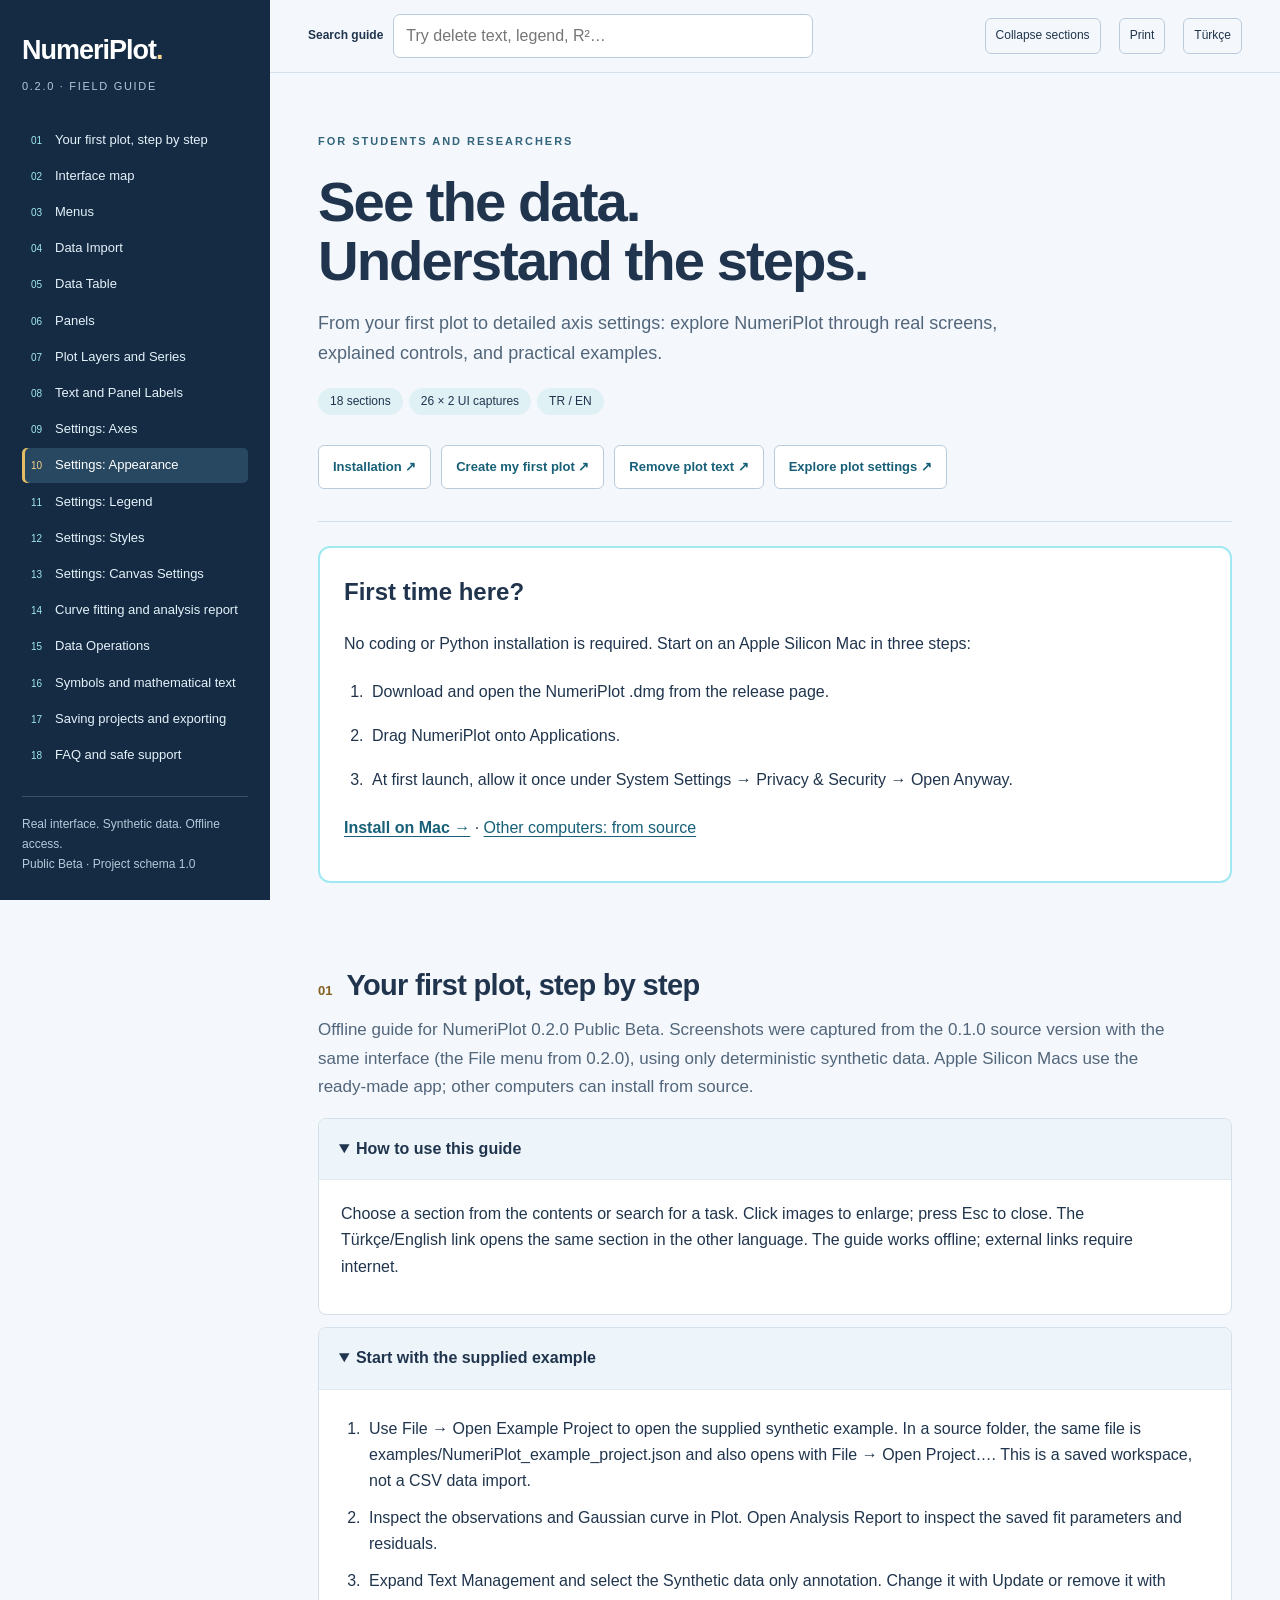
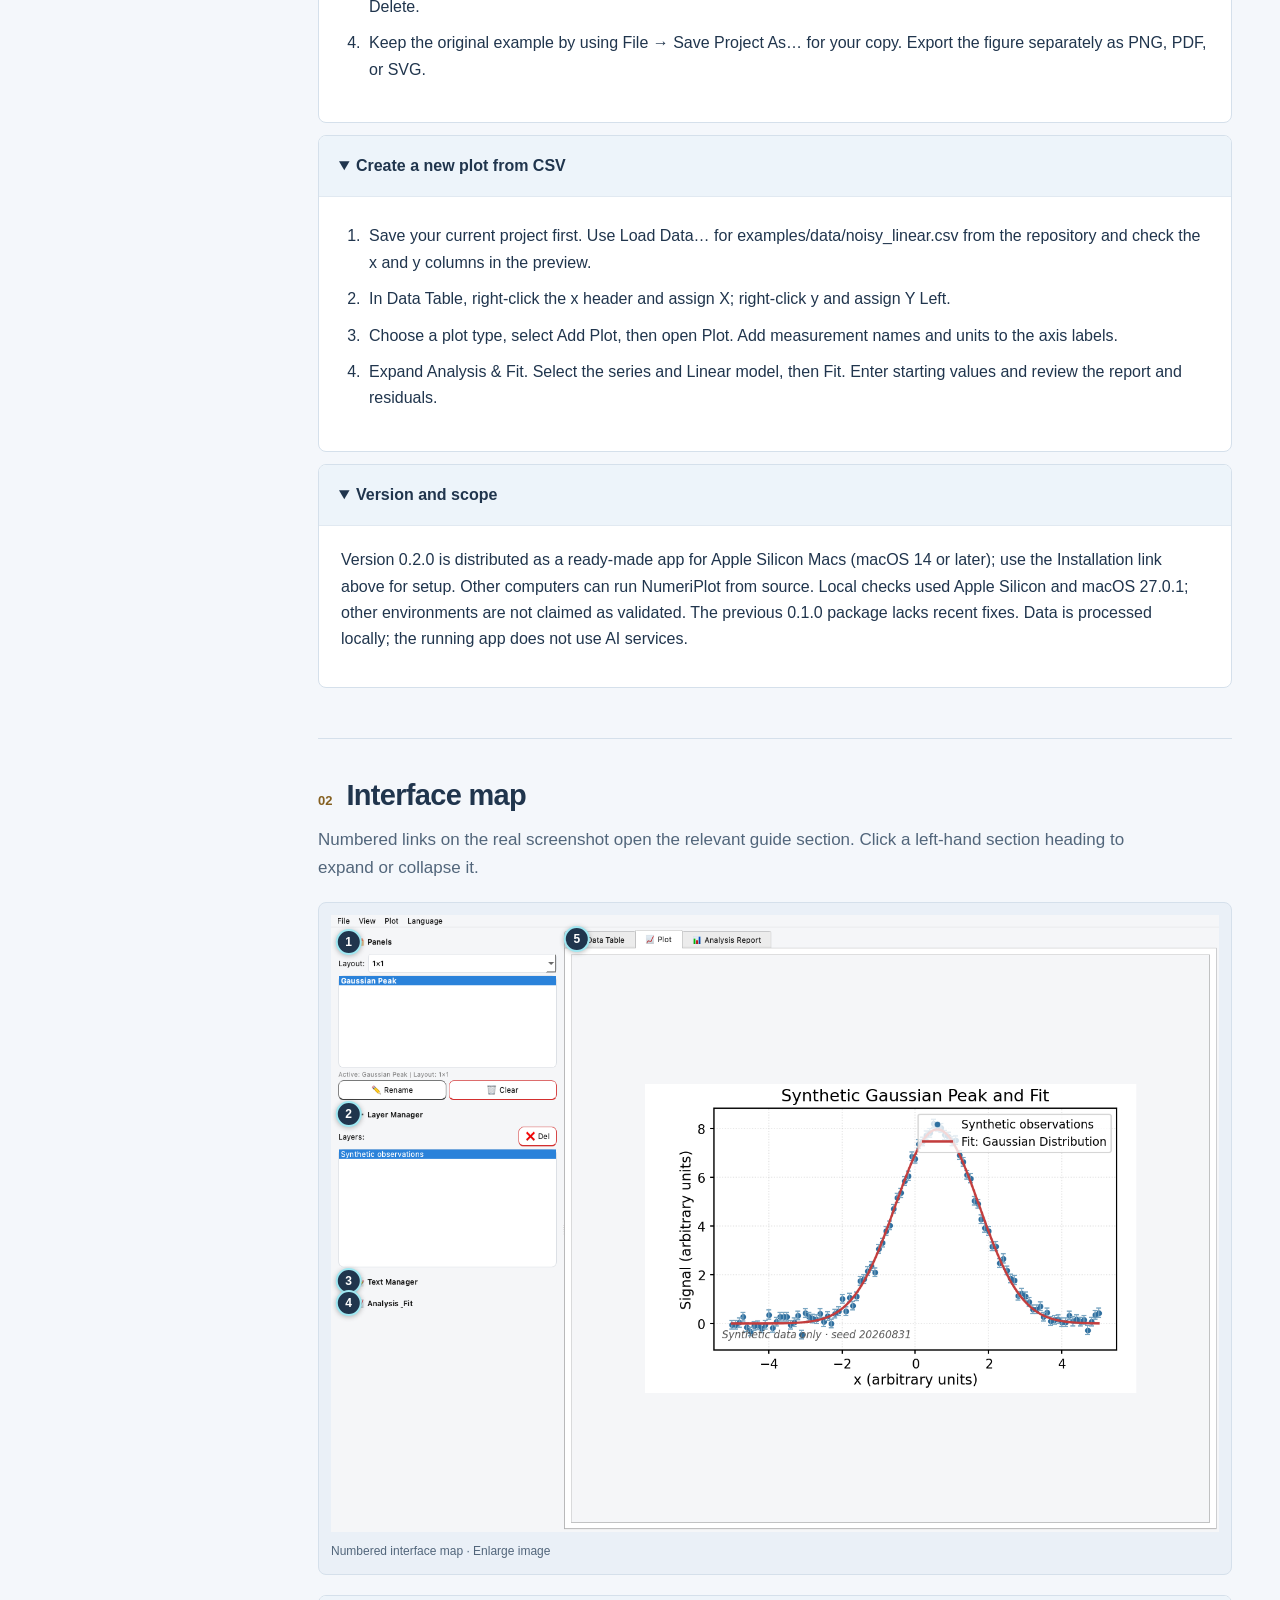
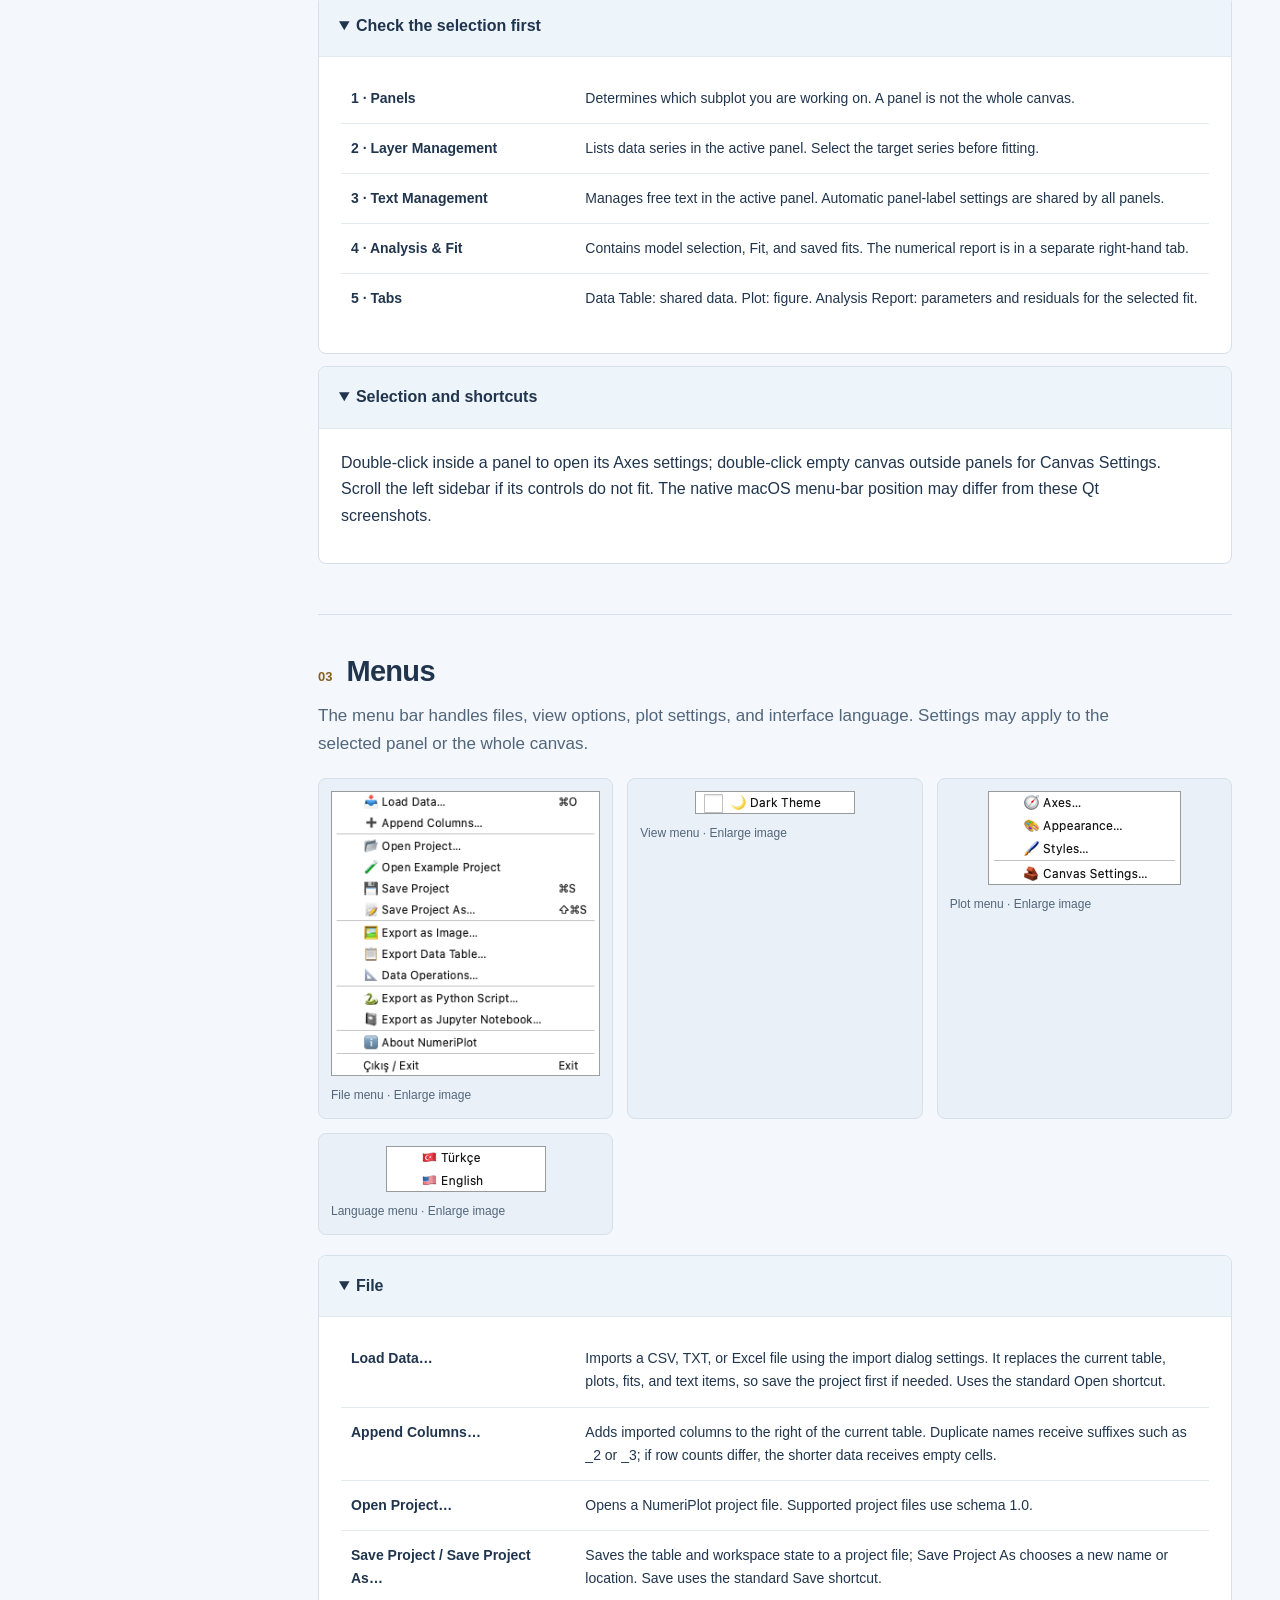
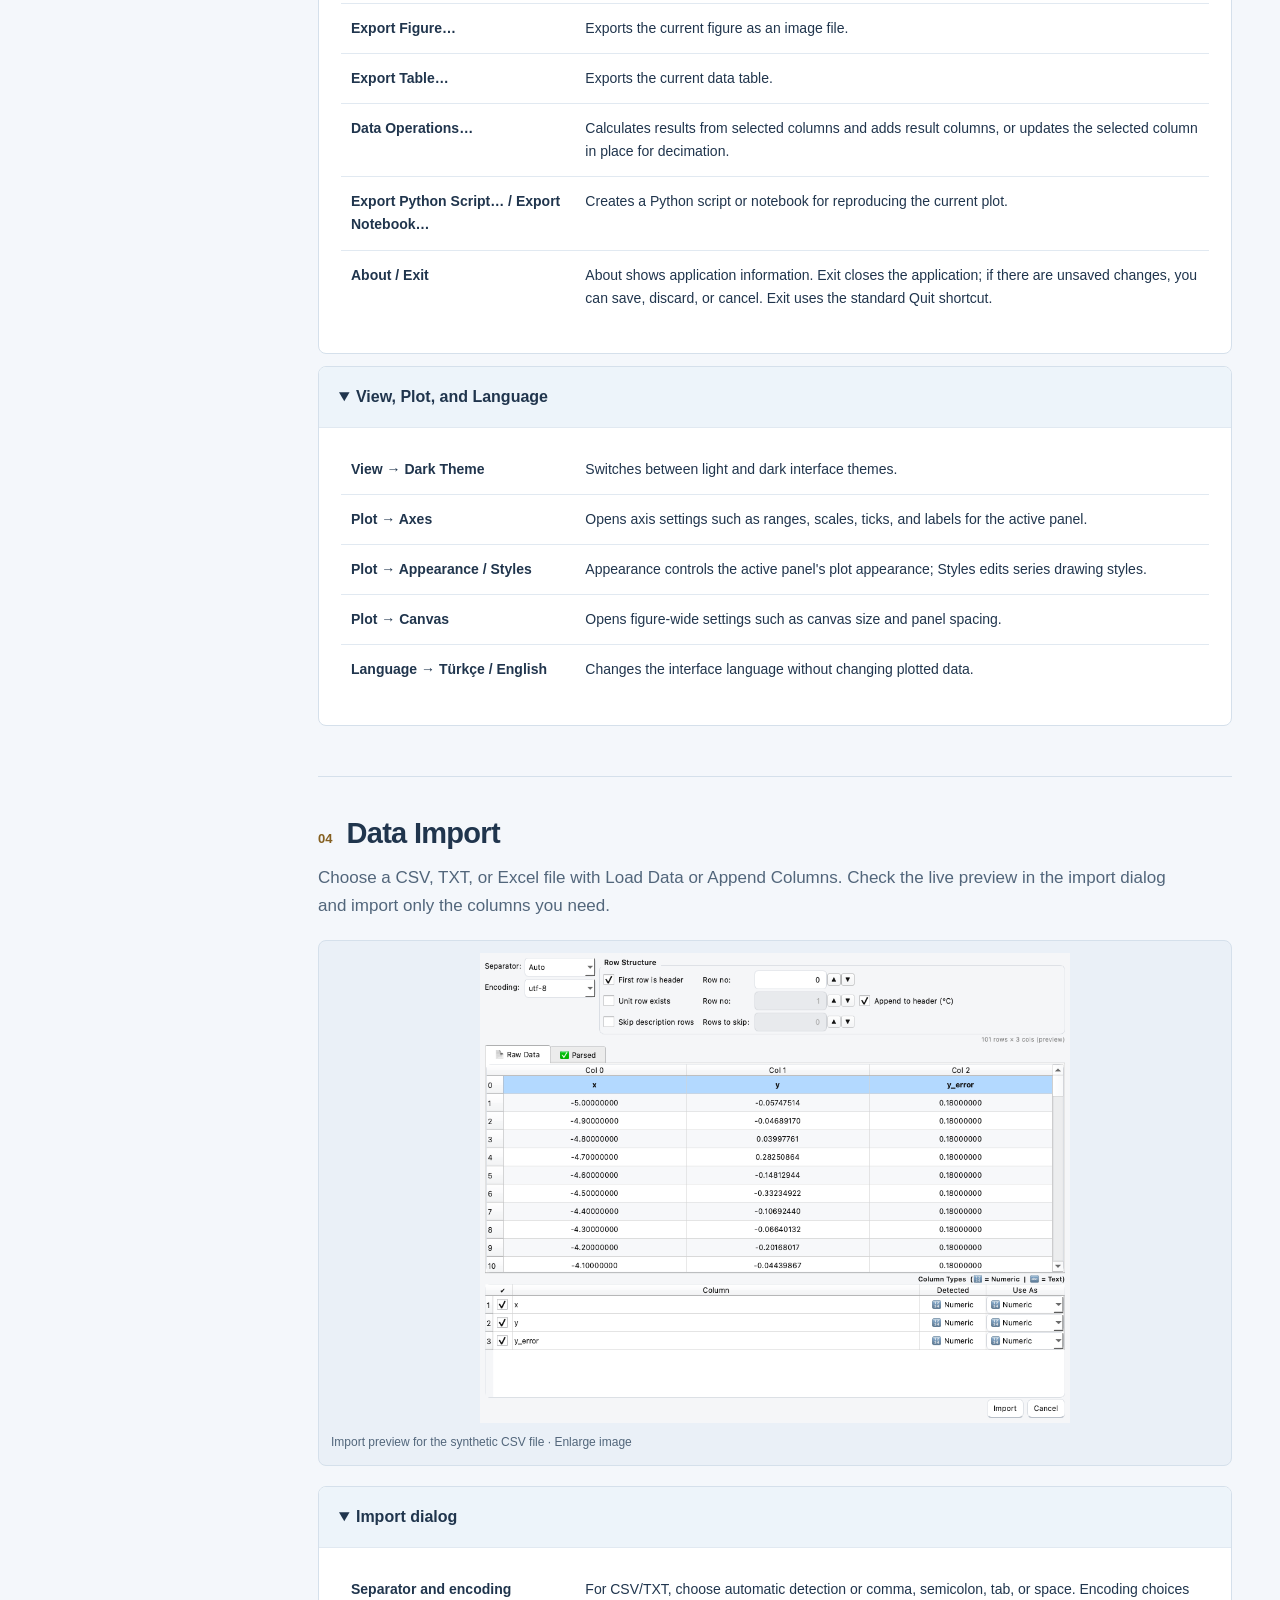
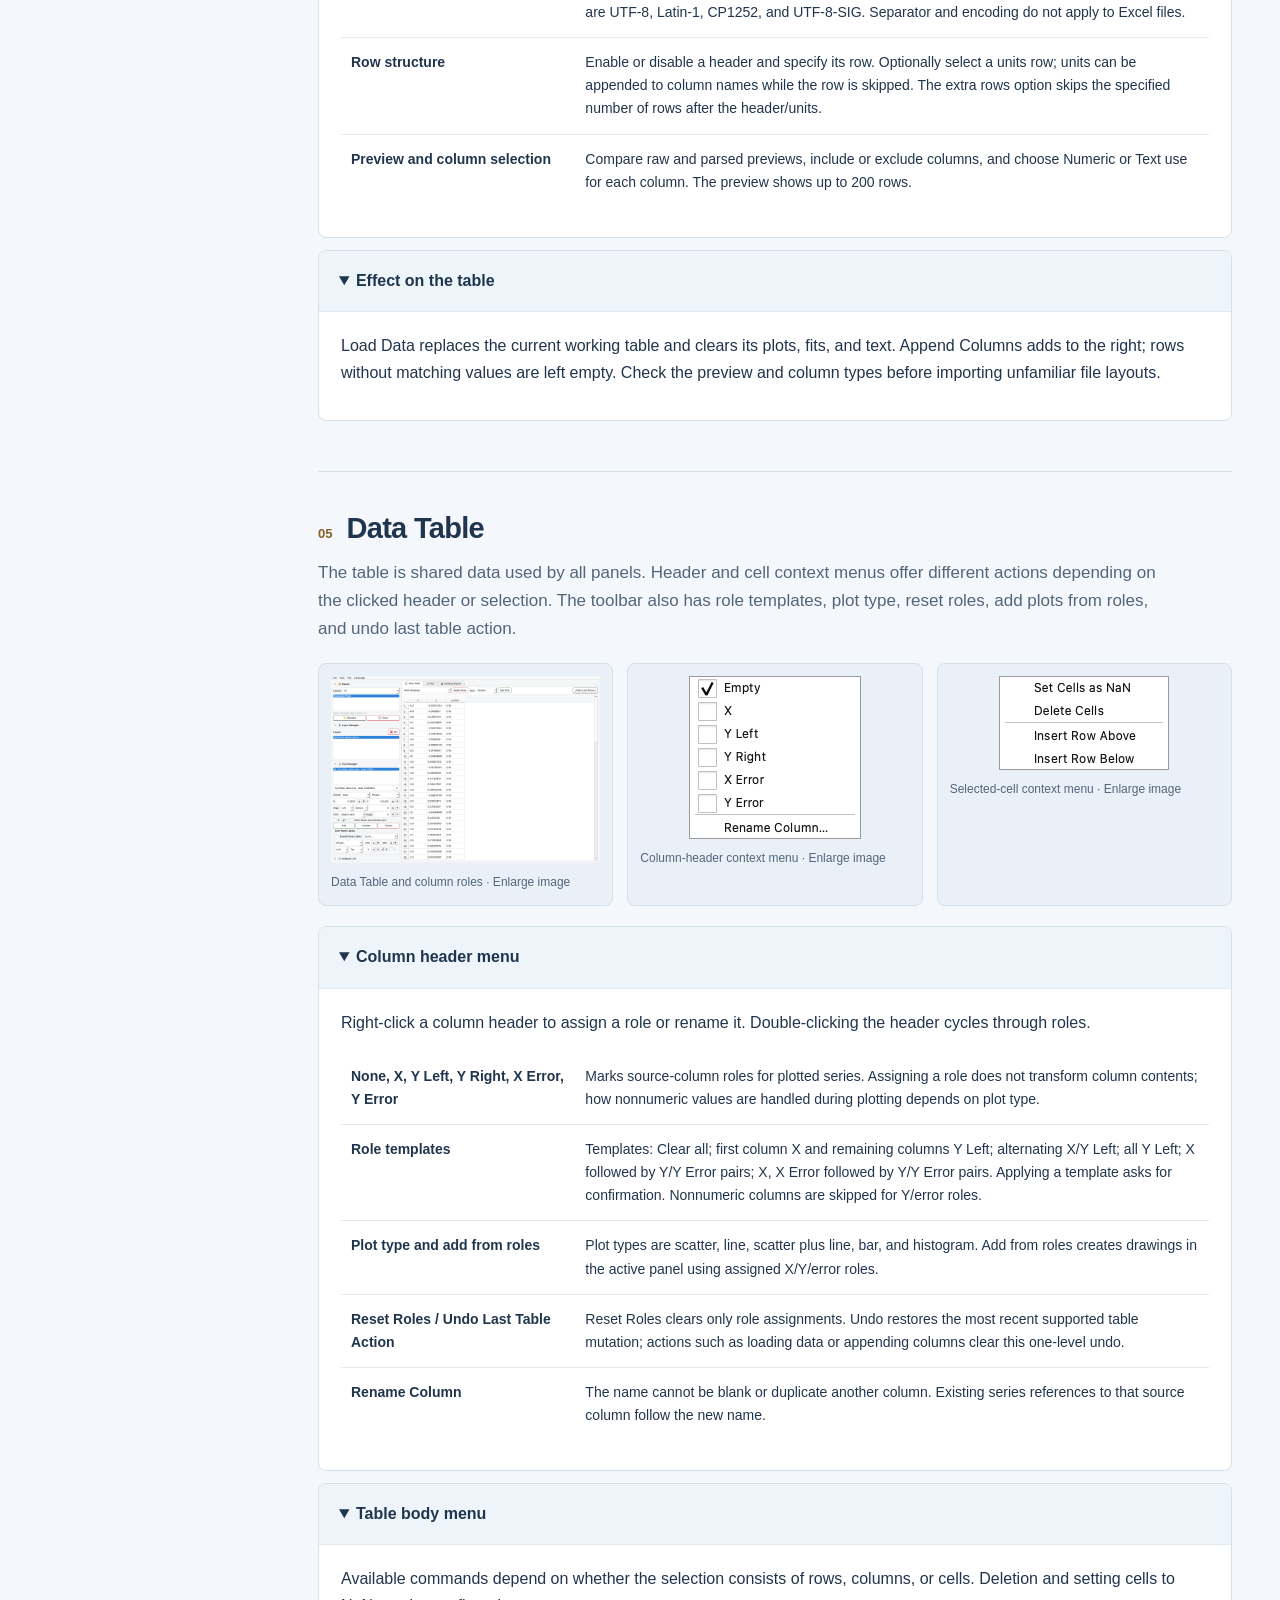
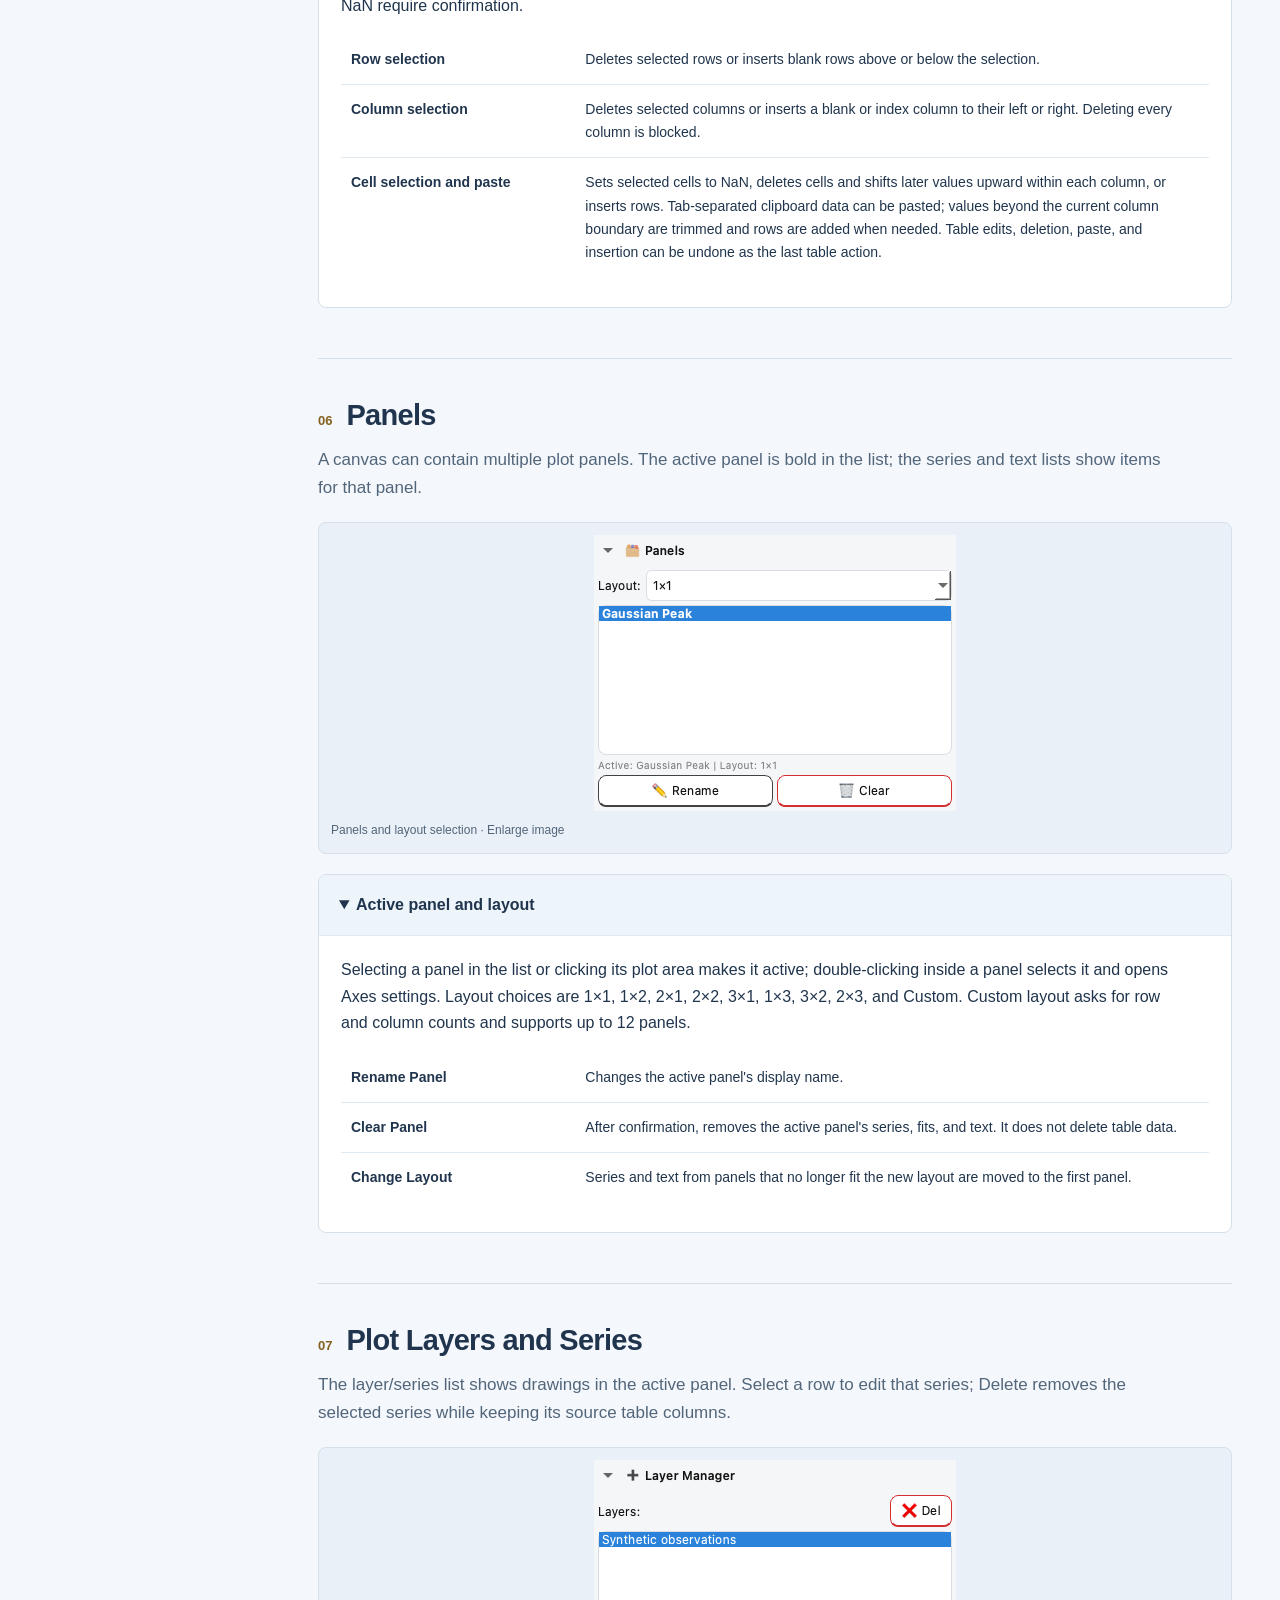
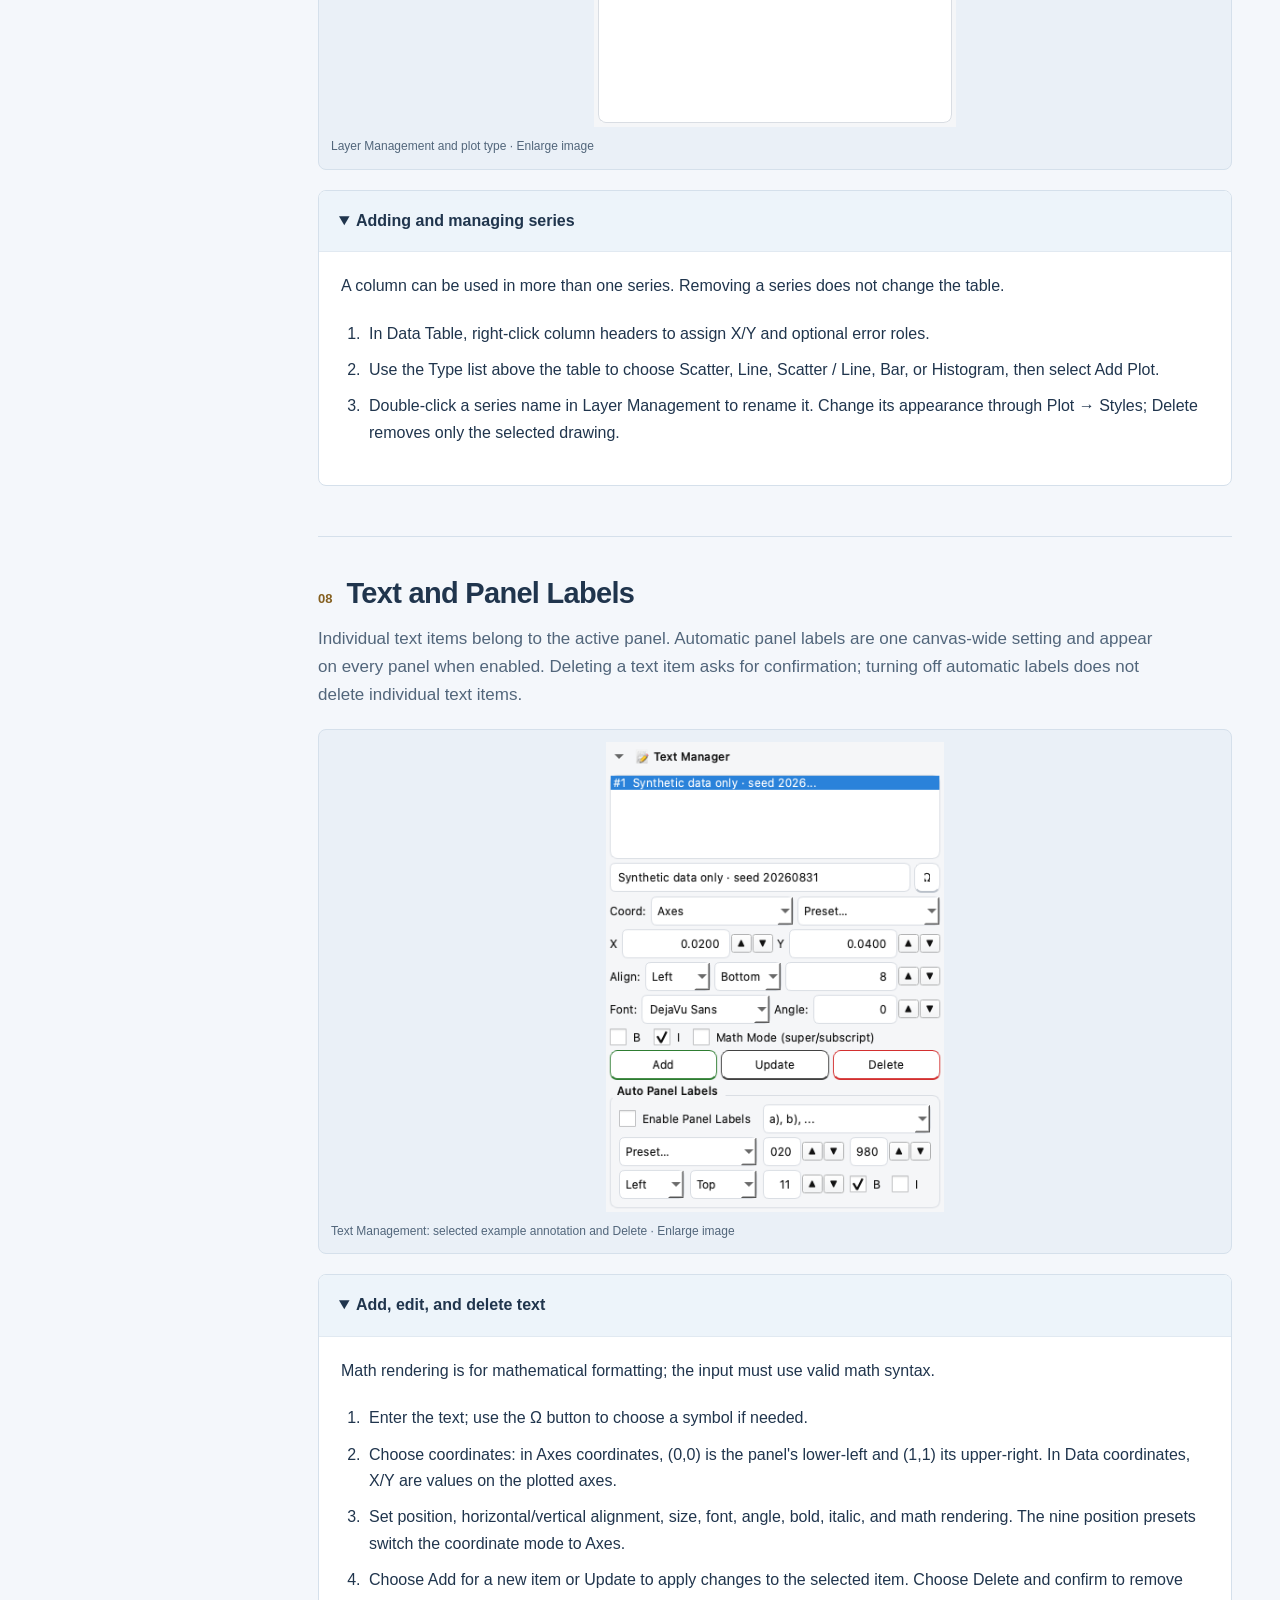
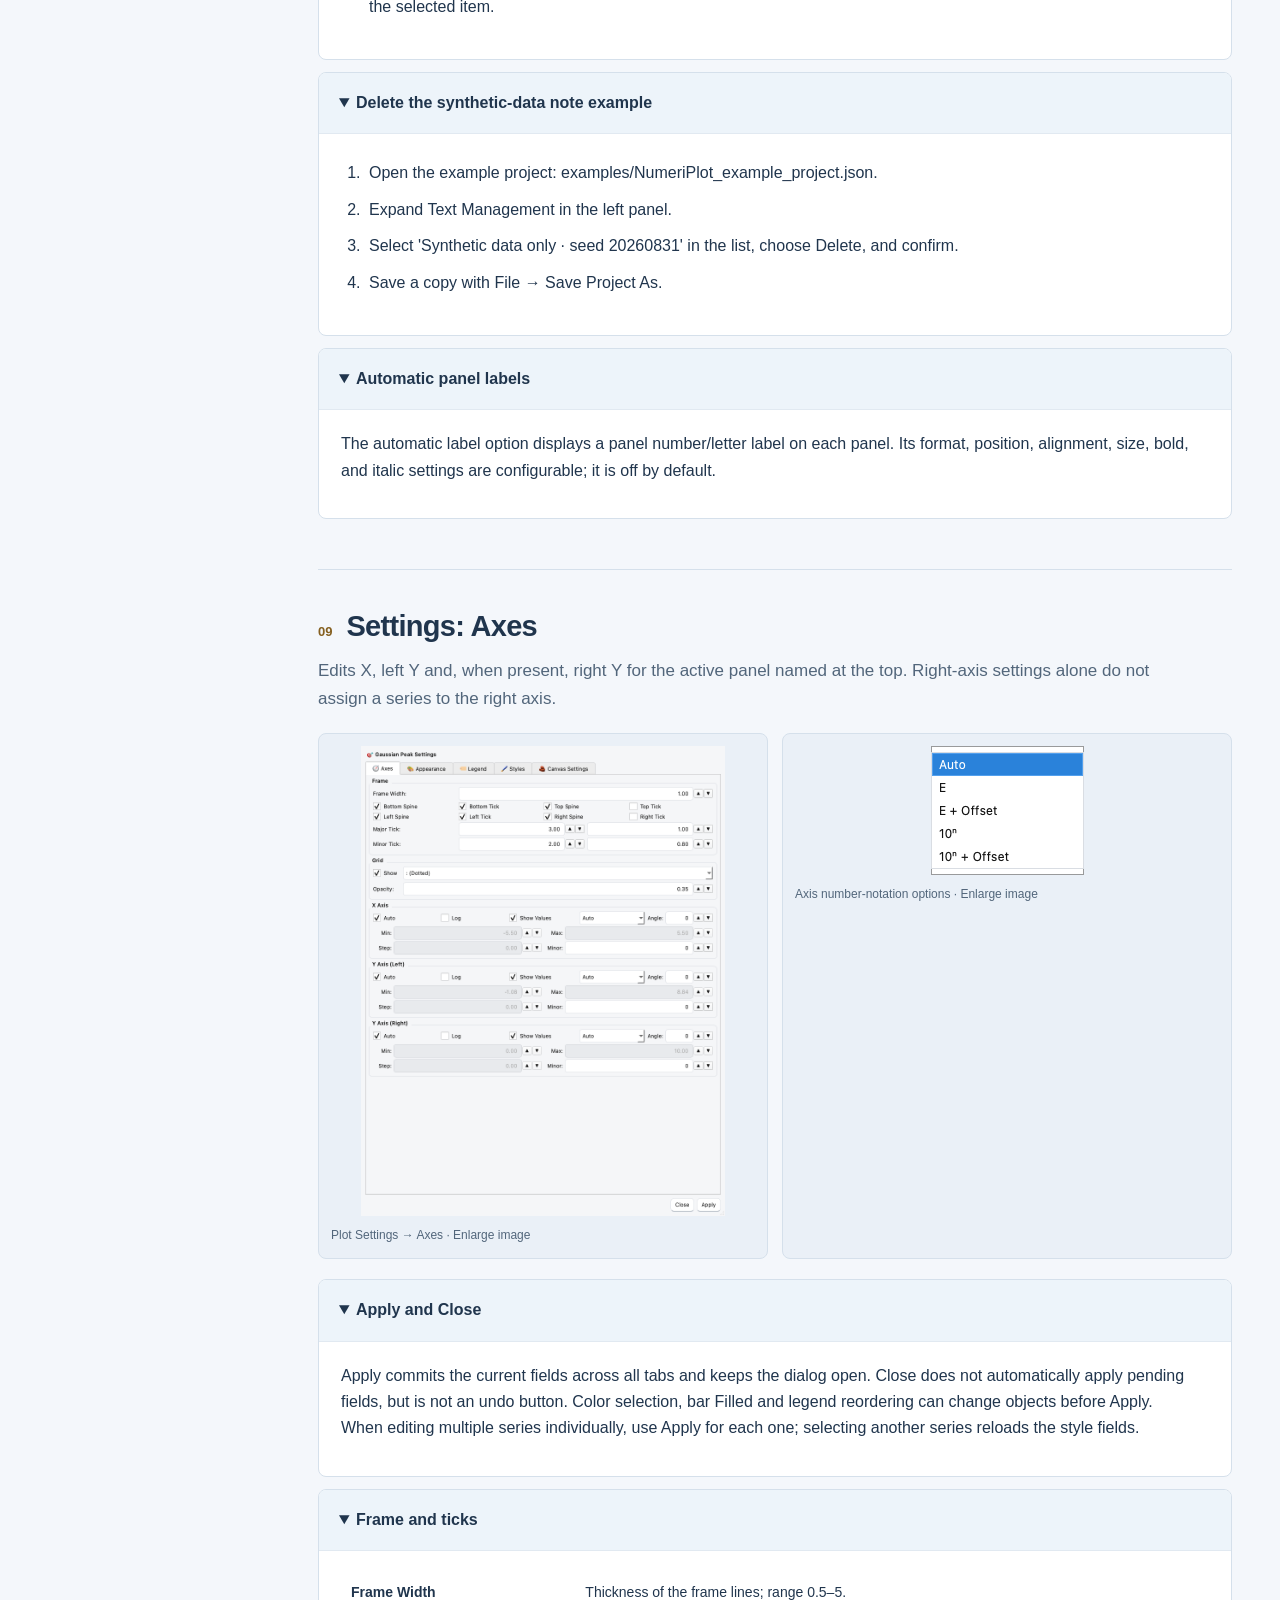
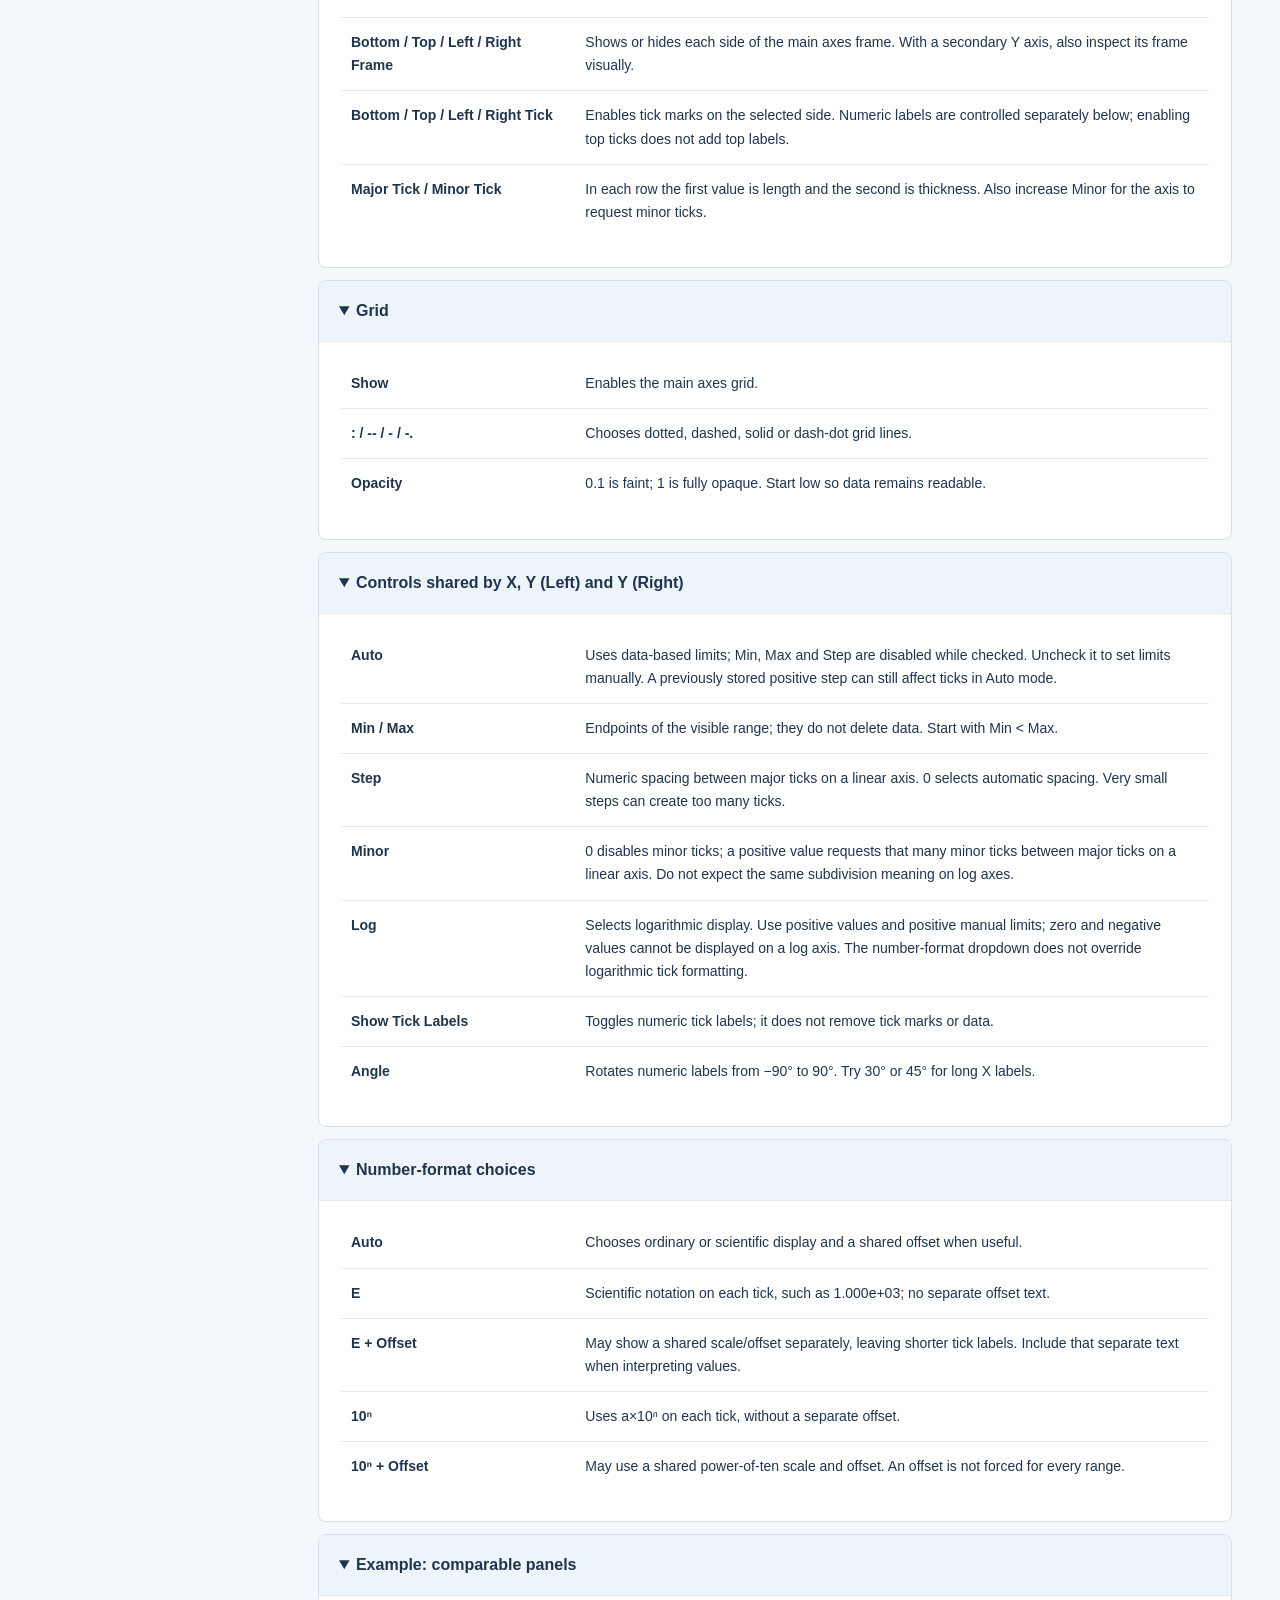
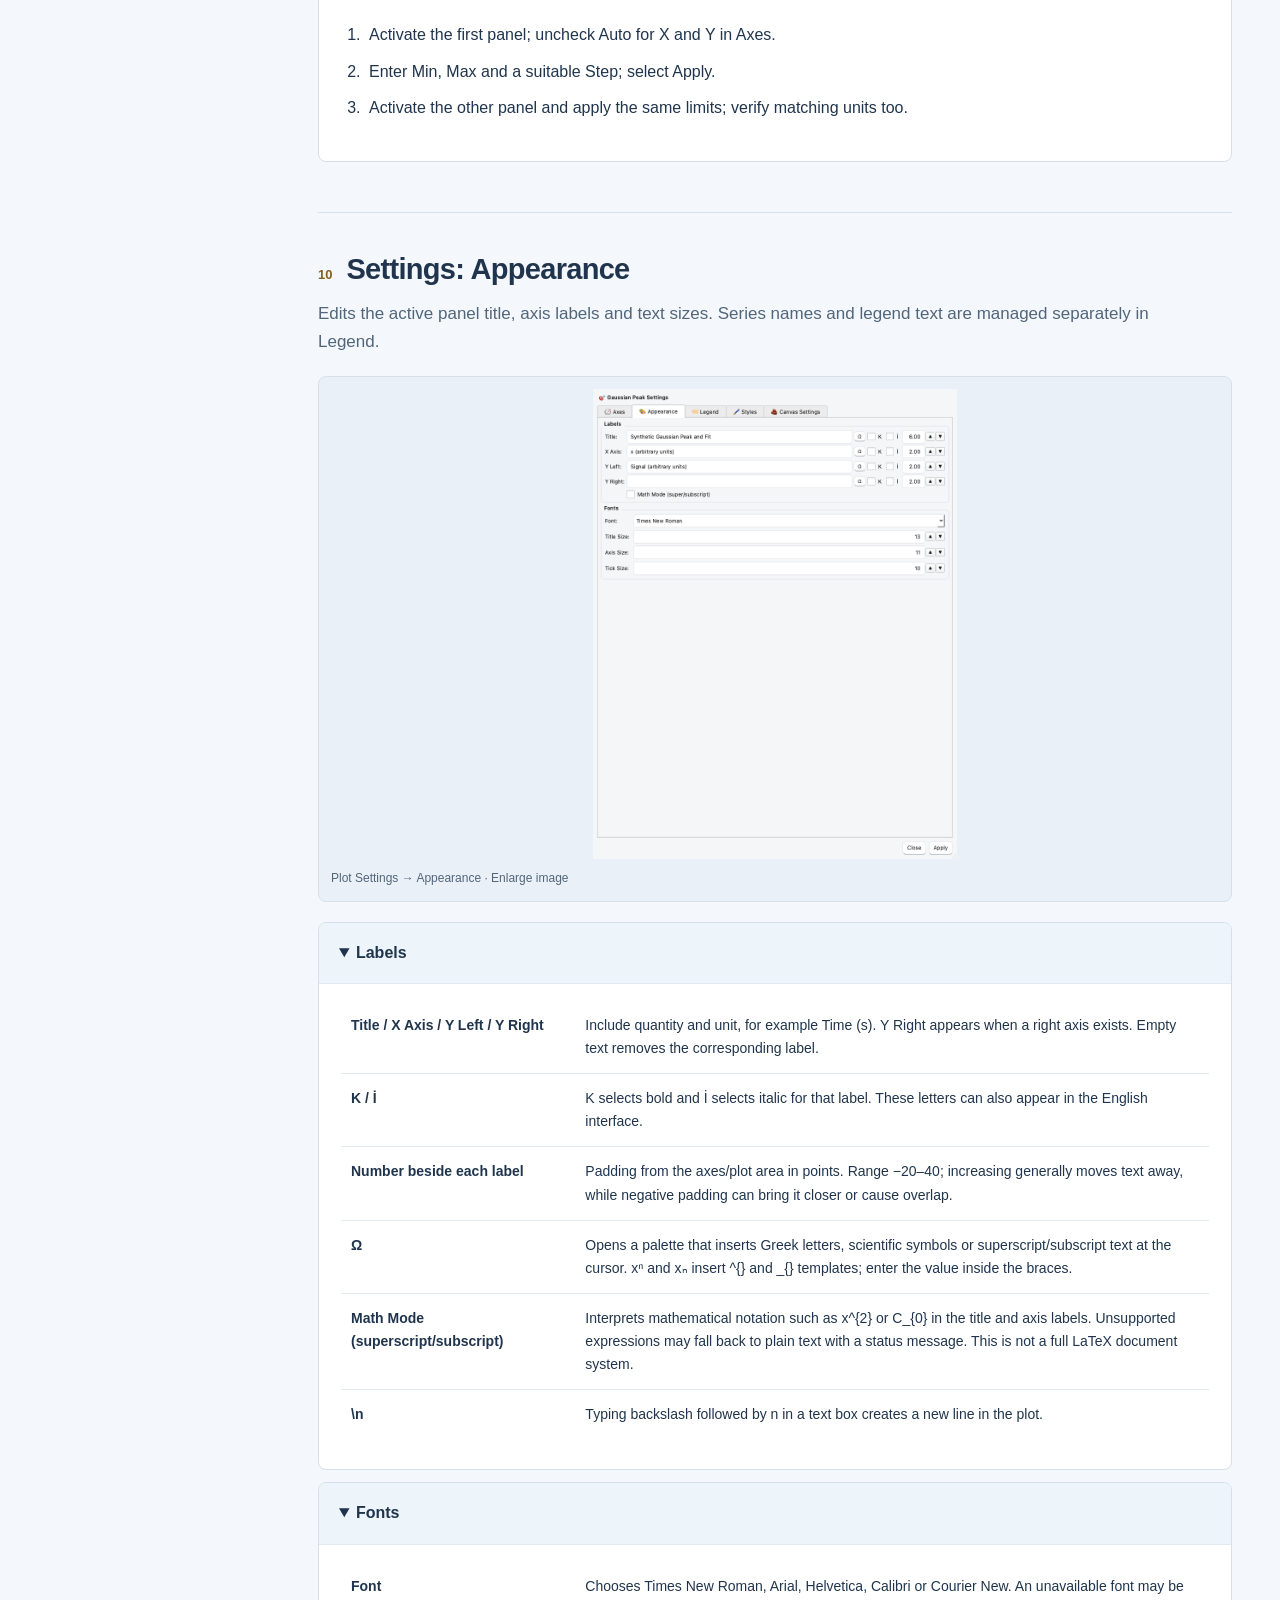
==== commit 18416013: "feat: release NumeriPlot 0.2.0 as a standalone Apple Silicon app Distribute NumeriPlot as a disk ima" ====
--- a/docs/guide/en.html
+++ b/docs/guide/en.html
@@ -1,11 +1,11 @@
 <!doctype html>
-<html lang="en"><head><meta charset="utf-8"><meta name="viewport" content="width=device-width,initial-scale=1"><meta name="description" content="NumeriPlot 0.1.1: User guide"><title>NumeriPlot · User guide</title><link rel="stylesheet" href="guide.css"><script src="guide.js" defer></script></head>
+<html lang="en"><head><meta charset="utf-8"><meta name="viewport" content="width=device-width,initial-scale=1"><meta name="description" content="NumeriPlot 0.2.0: User guide"><title>NumeriPlot · User guide</title><link rel="stylesheet" href="guide.css"><script src="guide.js" defer></script></head>
 <body><a class="skip" href="#content">Skip to content</a>
-<aside class="sidebar" id="contents"><a class="brand" href="#start">NumeriPlot<span class="brand-dot">.</span></a><p class="edition">0.1.1 · Field guide</p><nav aria-label="Contents"><a href="#start"><span class="nav-num">01</span>Your first plot, step by step</a><a href="#overview"><span class="nav-num">02</span>Interface map</a><a href="#menus"><span class="nav-num">03</span>Menus</a><a href="#import"><span class="nav-num">04</span>Data Import</a><a href="#table"><span class="nav-num">05</span>Data Table</a><a href="#panels"><span class="nav-num">06</span>Panels</a><a href="#layers"><span class="nav-num">07</span>Plot Layers and Series</a><a href="#text"><span class="nav-num">08</span>Text and Panel Labels</a><a href="#settings-axes"><span class="nav-num">09</span>Settings: Axes</a><a href="#settings-appearance"><span class="nav-num">10</span>Settings: Appearance</a><a href="#settings-legend"><span class="nav-num">11</span>Settings: Legend</a><a href="#settings-styles"><span class="nav-num">12</span>Settings: Styles</a><a href="#settings-canvas"><span class="nav-num">13</span>Settings: Canvas Settings</a><a href="#fit"><span class="nav-num">14</span>Curve fitting and analysis report</a><a href="#data-operations"><span class="nav-num">15</span>Data Operations</a><a href="#symbols"><span class="nav-num">16</span>Symbols and mathematical text</a><a href="#save-export"><span class="nav-num">17</span>Saving projects and exporting</a><a href="#troubleshooting"><span class="nav-num">18</span>FAQ and safe support</a></nav><p class="side-foot">Real interface. Synthetic data. Offline access.<br>Public Beta · Project schema 1.0</p></aside>
+<aside class="sidebar" id="contents"><a class="brand" href="#start">NumeriPlot<span class="brand-dot">.</span></a><p class="edition">0.2.0 · Field guide</p><nav aria-label="Contents"><a href="#start"><span class="nav-num">01</span>Your first plot, step by step</a><a href="#overview"><span class="nav-num">02</span>Interface map</a><a href="#menus"><span class="nav-num">03</span>Menus</a><a href="#import"><span class="nav-num">04</span>Data Import</a><a href="#table"><span class="nav-num">05</span>Data Table</a><a href="#panels"><span class="nav-num">06</span>Panels</a><a href="#layers"><span class="nav-num">07</span>Plot Layers and Series</a><a href="#text"><span class="nav-num">08</span>Text and Panel Labels</a><a href="#settings-axes"><span class="nav-num">09</span>Settings: Axes</a><a href="#settings-appearance"><span class="nav-num">10</span>Settings: Appearance</a><a href="#settings-legend"><span class="nav-num">11</span>Settings: Legend</a><a href="#settings-styles"><span class="nav-num">12</span>Settings: Styles</a><a href="#settings-canvas"><span class="nav-num">13</span>Settings: Canvas Settings</a><a href="#fit"><span class="nav-num">14</span>Curve fitting and analysis report</a><a href="#data-operations"><span class="nav-num">15</span>Data Operations</a><a href="#symbols"><span class="nav-num">16</span>Symbols and mathematical text</a><a href="#save-export"><span class="nav-num">17</span>Saving projects and exporting</a><a href="#troubleshooting"><span class="nav-num">18</span>FAQ and safe support</a></nav><p class="side-foot">Real interface. Synthetic data. Offline access.<br>Public Beta · Project schema 1.0</p></aside>
 <header class="topbar"><button class="mobile-menu" aria-controls="contents" aria-expanded="false">☰ <span class="sr">Contents</span></button><div class="search-wrap"><label for="search">Search guide</label><input id="search" type="search" placeholder="Try delete text, legend, R²…" autocomplete="off"></div><button class="expand" aria-expanded="true">Collapse sections</button><button class="print">Print</button><a class="language" data-page="index.html" href="index.html" hreflang="tr">Türkçe</a></header>
-<main id="content"><div class="hero"><span class="eyebrow">For students and researchers</span><h1>See the data.<br>Understand the steps.</h1><p>From your first plot to detailed axis settings: explore NumeriPlot through real screens, explained controls, and practical examples.</p><span class="pill">18 sections</span><span class="pill">26 × 2 UI captures</span><span class="pill">TR / EN</span><div class="quicklinks"><a href="../../docs/SOURCE_INSTALL.md">Installation ↗</a><a href="#start">Create my first plot ↗</a><a href="#text">Remove plot text ↗</a><a href="#settings-axes">Explore plot settings ↗</a></div></div>
-<section class="first-install" aria-labelledby="install-title"><h2 id="install-title">First time here?</h2><p>No coding or application build is required. Start on Mac in three steps:</p><ol><li>Download the source code and extract the ZIP.</li><li>Follow the installation guide for the one-time Python and dependency setup.</li><li>On later launches, double-click NumeriPlot.command in Finder.</li></ol><p><a href="../../docs/SOURCE_INSTALL.md"><strong>Install and use on Mac →</strong></a></p></section>
+<main id="content"><div class="hero"><span class="eyebrow">For students and researchers</span><h1>See the data.<br>Understand the steps.</h1><p>From your first plot to detailed axis settings: explore NumeriPlot through real screens, explained controls, and practical examples.</p><span class="pill">18 sections</span><span class="pill">26 × 2 UI captures</span><span class="pill">TR / EN</span><div class="quicklinks"><a href="../../docs/MACOS_INSTALL.md">Installation ↗</a><a href="#start">Create my first plot ↗</a><a href="#text">Remove plot text ↗</a><a href="#settings-axes">Explore plot settings ↗</a></div></div>
+<section class="first-install" aria-labelledby="install-title"><h2 id="install-title">First time here?</h2><p>No coding or Python installation is required. Start on an Apple Silicon Mac in three steps:</p><ol><li>Download and open the NumeriPlot .dmg from the release page.</li><li>Drag NumeriPlot onto Applications.</li><li>At first launch, allow it once under System Settings → Privacy & Security → Open Anyway.</li></ol><p><a href="../../docs/MACOS_INSTALL.md"><strong>Install on Mac →</strong></a> · <a href="../../docs/SOURCE_INSTALL.md">Other computers: from source</a></p></section>
 <noscript><p class="note">All content is readable without JavaScript. Search and image enlargement require JavaScript.</p></noscript><p class="status" id="status" role="status" aria-live="polite"></p><p id="empty" class="empty" hidden>No match. Try a shorter term or clear the search.</p>
-<article class="section" id="start"><div class="section-head"><span class="section-number">01</span><h2>Your first plot, step by step</h2></div><p class="intro">Offline guide for NumeriPlot 0.1.1 Public Beta. Screenshots were captured from the 0.1.0 source version with the same interface, using only deterministic synthetic data. Version 0.1.1 uses source installation; no prebuilt Mac ZIP is planned.</p><details id="start-detail-1" open><summary>How to use this guide</summary><div class="block-body"><p>Choose a section from the contents or search for a task. Click images to enlarge; press Esc to close. The Türkçe/English link opens the same section in the other language. The guide works offline; external links require internet.</p></div></details><details id="start-detail-2" open><summary>Start with the supplied example</summary><div class="block-body"><ol><li>Use File → Open Project… to open examples/NumeriPlot_example_project.json. This is a saved workspace, not a CSV data import.</li><li>Inspect the observations and Gaussian curve in Plot. Open Analysis Report to inspect the saved fit parameters and residuals.</li><li>Expand Text Management and select the Synthetic data only annotation. Change it with Update or remove it with Delete.</li><li>Keep the original example by using File → Save Project As… for your copy. Export the figure separately as PNG, PDF, or SVG.</li></ol></div></details><details id="start-detail-3" open><summary>Create a new plot from CSV</summary><div class="block-body"><ol><li>Save your current project first. Use Load Data… for examples/data/noisy_linear.csv and check the x and y columns in the preview.</li><li>In Data Table, right-click the x header and assign X; right-click y and assign Y Left.</li><li>Choose a plot type, select Add Plot, then open Plot. Add measurement names and units to the axis labels.</li><li>Expand Analysis &amp; Fit. Select the series and Linear model, then Fit. Enter starting values and review the report and residuals.</li></ol></div></details><details id="start-detail-4" open><summary>Version and scope</summary><div class="block-body"><p>Version 0.1.1 is distributed as source code. Use the Installation link above for setup. Local checks used Apple Silicon, macOS 27.0.1 and Python 3.11.1; other environments are not claimed as validated. This guide describes current 0.1.1 sources; the previous 0.1.0 package lacks recent fixes. Data is processed locally; the running app does not use AI services.</p></div></details></article><article class="section" id="overview"><div class="section-head"><span class="section-number">02</span><h2>Interface map</h2></div><p class="intro">Numbered links on the real screenshot open the relevant guide section. Click a left-hand section heading to expand or collapse it.</p><div class="gallery single"><figure><div class="image-wrap"><button class="image-button" aria-label="Enlarge image: Numbered interface map"><img src="assets/overview-en.png" width="1440" height="1000" alt="Numbered interface map" loading="lazy"></button><a class="pin" href="#panels" style="left:1.111%;top:4.300%" aria-label="1: Panels">1</a><a class="pin" href="#layers" style="left:1.111%;top:32.300%" aria-label="2: Plot Layers and Series">2</a><a class="pin" href="#text" style="left:1.111%;top:59.400%" aria-label="3: Text and Panel Labels">3</a><a class="pin" href="#fit" style="left:1.111%;top:62.900%" aria-label="4: Curve fitting and analysis report">4</a><a class="pin" href="#table" style="left:26.806%;top:3.900%" aria-label="5: Data Table">5</a></div><figcaption>Numbered interface map · Enlarge image</figcaption></figure></div><details id="overview-detail-1" open><summary>Check the selection first</summary><div class="block-body"><table><tbody><tr><th scope="row">1 · Panels</th><td>Determines which subplot you are working on. A panel is not the whole canvas.</td></tr><tr><th scope="row">2 · Layer Management</th><td>Lists data series in the active panel. Select the target series before fitting.</td></tr><tr><th scope="row">3 · Text Management</th><td>Manages free text in the active panel. Automatic panel-label settings are shared by all panels.</td></tr><tr><th scope="row">4 · Analysis &amp; Fit</th><td>Contains model selection, Fit, and saved fits. The numerical report is in a separate right-hand tab.</td></tr><tr><th scope="row">5 · Tabs</th><td>Data Table: shared data. Plot: figure. Analysis Report: parameters and residuals for the selected fit.</td></tr></tbody></table></div></details><details id="overview-detail-2" open><summary>Selection and shortcuts</summary><div class="block-body"><p>Double-click inside a panel to open its Axes settings; double-click empty canvas outside panels for Canvas Settings. Scroll the left sidebar if its controls do not fit. The native macOS menu-bar position may differ from these Qt screenshots.</p></div></details></article><article class="section" id="menus"><div class="section-head"><span class="section-number">03</span><h2>Menus</h2></div><p class="intro">The menu bar handles files, view options, plot settings, and interface language. Settings may apply to the selected panel or the whole canvas.</p><div class="gallery"><figure><div class="image-wrap"><button class="image-button" aria-label="Enlarge image: File menu"><img src="assets/menus-file-en.png" width="292" height="286" alt="File menu" loading="lazy"></button></div><figcaption>File menu · Enlarge image</figcaption></figure><figure><div class="image-wrap"><button class="image-button" aria-label="Enlarge image: View menu"><img src="assets/menus-view-en.png" width="160" height="23" alt="View menu" loading="lazy"></button></div><figcaption>View menu · Enlarge image</figcaption></figure><figure><div class="image-wrap"><button class="image-button" aria-label="Enlarge image: Plot menu"><img src="assets/menus-plot-en.png" width="193" height="94" alt="Plot menu" loading="lazy"></button></div><figcaption>Plot menu · Enlarge image</figcaption></figure><figure><div class="image-wrap"><button class="image-button" aria-label="Enlarge image: Language menu"><img src="assets/menus-language-en.png" width="160" height="46" alt="Language menu" loading="lazy"></button></div><figcaption>Language menu · Enlarge image</figcaption></figure></div><details id="menus-detail-1" open><summary>File</summary><div class="block-body"><table><tbody><tr><th scope="row">Load Data…</th><td>Imports a CSV, TXT, or Excel file using the import dialog settings. It replaces the current table, plots, fits, and text items, so save the project first if needed. Uses the standard Open shortcut.</td></tr><tr><th scope="row">Append Columns…</th><td>Adds imported columns to the right of the current table. Duplicate names receive suffixes such as _2 or _3; if row counts differ, the shorter data receives empty cells.</td></tr><tr><th scope="row">Open Project…</th><td>Opens a NumeriPlot project file. Supported project files use schema 1.0.</td></tr><tr><th scope="row">Save Project / Save Project As…</th><td>Saves the table and workspace state to a project file; Save Project As chooses a new name or location. Save uses the standard Save shortcut.</td></tr><tr><th scope="row">Export Figure…</th><td>Exports the current figure as an image file.</td></tr><tr><th scope="row">Export Table…</th><td>Exports the current data table.</td></tr><tr><th scope="row">Data Operations…</th><td>Calculates results from selected columns and adds result columns, or updates the selected column in place for decimation.</td></tr><tr><th scope="row">Export Python Script… / Export Notebook…</th><td>Creates a Python script or notebook for reproducing the current plot.</td></tr><tr><th scope="row">About / Exit</th><td>About shows application information. Exit closes the application; if there are unsaved changes, you can save, discard, or cancel. Exit uses the standard Quit shortcut.</td></tr></tbody></table></div></details><details id="menus-detail-2" open><summary>View, Plot, and Language</summary><div class="block-body"><table><tbody><tr><th scope="row">View → Dark Theme</th><td>Switches between light and dark interface themes.</td></tr><tr><th scope="row">Plot → Axes</th><td>Opens axis settings such as ranges, scales, ticks, and labels for the active panel.</td></tr><tr><th scope="row">Plot → Appearance / Styles</th><td>Appearance controls the active panel&#x27;s plot appearance; Styles edits series drawing styles.</td></tr><tr><th scope="row">Plot → Canvas</th><td>Opens figure-wide settings such as canvas size and panel spacing.</td></tr><tr><th scope="row">Language → Türkçe / English</th><td>Changes the interface language without changing plotted data.</td></tr></tbody></table></div></details></article><article class="section" id="import"><div class="section-head"><span class="section-number">04</span><h2>Data Import</h2></div><p class="intro">Choose a CSV, TXT, or Excel file with Load Data or Append Columns. Check the live preview in the import dialog and import only the columns you need.</p><div class="gallery"><figure><div class="image-wrap"><button class="image-button" aria-label="Enlarge image: Import preview for the synthetic CSV file"><img src="assets/import-en.png" width="980" height="780" alt="Import preview for the synthetic CSV file" loading="lazy"></button></div><figcaption>Import preview for the synthetic CSV file · Enlarge image</figcaption></figure></div><details id="import-detail-1" open><summary>Import dialog</summary><div class="block-body"><table><tbody><tr><th scope="row">Separator and encoding</th><td>For CSV/TXT, choose automatic detection or comma, semicolon, tab, or space. Encoding choices are UTF-8, Latin-1, CP1252, and UTF-8-SIG. Separator and encoding do not apply to Excel files.</td></tr><tr><th scope="row">Row structure</th><td>Enable or disable a header and specify its row. Optionally select a units row; units can be appended to column names while the row is skipped. The extra rows option skips the specified number of rows after the header/units.</td></tr><tr><th scope="row">Preview and column selection</th><td>Compare raw and parsed previews, include or exclude columns, and choose Numeric or Text use for each column. The preview shows up to 200 rows.</td></tr></tbody></table></div></details><details id="import-detail-2" open><summary>Effect on the table</summary><div class="block-body"><p>Load Data replaces the current working table and clears its plots, fits, and text. Append Columns adds to the right; rows without matching values are left empty. Check the preview and column types before importing unfamiliar file layouts.</p></div></details></article><article class="section" id="table"><div class="section-head"><span class="section-number">05</span><h2>Data Table</h2></div><p class="intro">The table is shared data used by all panels. Header and cell context menus offer different actions depending on the clicked header or selection. The toolbar also has role templates, plot type, reset roles, add plots from roles, and undo last table action.</p><div class="gallery"><figure><div class="image-wrap"><button class="image-button" aria-label="Enlarge image: Data Table and column roles"><img src="assets/table-en.png" width="1440" height="1000" alt="Data Table and column roles" loading="lazy"></button></div><figcaption>Data Table and column roles · Enlarge image</figcaption></figure><figure><div class="image-wrap"><button class="image-button" aria-label="Enlarge image: Column-header context menu"><img src="assets/table-roles-en.png" width="172" height="163" alt="Column-header context menu" loading="lazy"></button></div><figcaption>Column-header context menu · Enlarge image</figcaption></figure><figure><div class="image-wrap"><button class="image-button" aria-label="Enlarge image: Selected-cell context menu"><img src="assets/table-context-en.png" width="170" height="94" alt="Selected-cell context menu" loading="lazy"></button></div><figcaption>Selected-cell context menu · Enlarge image</figcaption></figure></div><details id="table-detail-1" open><summary>Column header menu</summary><div class="block-body"><p>Right-click a column header to assign a role or rename it. Double-clicking the header cycles through roles.</p><table><tbody><tr><th scope="row">None, X, Y Left, Y Right, X Error, Y Error</th><td>Marks source-column roles for plotted series. Assigning a role does not transform column contents; how nonnumeric values are handled during plotting depends on plot type.</td></tr><tr><th scope="row">Role templates</th><td>Templates: Clear all; first column X and remaining columns Y Left; alternating X/Y Left; all Y Left; X followed by Y/Y Error pairs; X, X Error followed by Y/Y Error pairs. Applying a template asks for confirmation. Nonnumeric columns are skipped for Y/error roles.</td></tr><tr><th scope="row">Plot type and add from roles</th><td>Plot types are scatter, line, scatter plus line, bar, and histogram. Add from roles creates drawings in the active panel using assigned X/Y/error roles.</td></tr><tr><th scope="row">Reset Roles / Undo Last Table Action</th><td>Reset Roles clears only role assignments. Undo restores the most recent supported table mutation; actions such as loading data or appending columns clear this one-level undo.</td></tr><tr><th scope="row">Rename Column</th><td>The name cannot be blank or duplicate another column. Existing series references to that source column follow the new name.</td></tr></tbody></table></div></details><details id="table-detail-2" open><summary>Table body menu</summary><div class="block-body"><p>Available commands depend on whether the selection consists of rows, columns, or cells. Deletion and setting cells to NaN require confirmation.</p><table><tbody><tr><th scope="row">Row selection</th><td>Deletes selected rows or inserts blank rows above or below the selection.</td></tr><tr><th scope="row">Column selection</th><td>Deletes selected columns or inserts a blank or index column to their left or right. Deleting every column is blocked.</td></tr><tr><th scope="row">Cell selection and paste</th><td>Sets selected cells to NaN, deletes cells and shifts later values upward within each column, or inserts rows. Tab-separated clipboard data can be pasted; values beyond the current column boundary are trimmed and rows are added when needed. Table edits, deletion, paste, and insertion can be undone as the last table action.</td></tr></tbody></table></div></details></article><article class="section" id="panels"><div class="section-head"><span class="section-number">06</span><h2>Panels</h2></div><p class="intro">A canvas can contain multiple plot panels. The active panel is bold in the list; the series and text lists show items for that panel.</p><div class="gallery"><figure><div class="image-wrap"><button class="image-button" aria-label="Enlarge image: Panels and layout selection"><img src="assets/panels-en.png" width="362" height="276" alt="Panels and layout selection" loading="lazy"></button></div><figcaption>Panels and layout selection · Enlarge image</figcaption></figure></div><details id="panels-detail-1" open><summary>Active panel and layout</summary><div class="block-body"><p>Selecting a panel in the list or clicking its plot area makes it active; double-clicking inside a panel selects it and opens Axes settings. Layout choices are 1×1, 1×2, 2×1, 2×2, 3×1, 1×3, 3×2, 2×3, and Custom. Custom layout asks for row and column counts and supports up to 12 panels.</p><table><tbody><tr><th scope="row">Rename Panel</th><td>Changes the active panel&#x27;s display name.</td></tr><tr><th scope="row">Clear Panel</th><td>After confirmation, removes the active panel&#x27;s series, fits, and text. It does not delete table data.</td></tr><tr><th scope="row">Change Layout</th><td>Series and text from panels that no longer fit the new layout are moved to the first panel.</td></tr></tbody></table></div></details></article><article class="section" id="layers"><div class="section-head"><span class="section-number">07</span><h2>Plot Layers and Series</h2></div><p class="intro">The layer/series list shows drawings in the active panel. Select a row to edit that series; Delete removes the selected series while keeping its source table columns.</p><div class="gallery"><figure><div class="image-wrap"><button class="image-button" aria-label="Enlarge image: Layer Management and plot type"><img src="assets/layers-en.png" width="362" height="267" alt="Layer Management and plot type" loading="lazy"></button></div><figcaption>Layer Management and plot type · Enlarge image</figcaption></figure></div><details id="layers-detail-1" open><summary>Adding and managing series</summary><div class="block-body"><p>A column can be used in more than one series. Removing a series does not change the table.</p><ol><li>In Data Table, right-click column headers to assign X/Y and optional error roles.</li><li>Use the Type list above the table to choose Scatter, Line, Scatter / Line, Bar, or Histogram, then select Add Plot.</li><li>Double-click a series name in Layer Management to rename it. Change its appearance through Plot → Styles; Delete removes only the selected drawing.</li></ol></div></details></article><article class="section" id="text"><div class="section-head"><span class="section-number">08</span><h2>Text and Panel Labels</h2></div><p class="intro">Individual text items belong to the active panel. Automatic panel labels are one canvas-wide setting and appear on every panel when enabled. Deleting a text item asks for confirmation; turning off automatic labels does not delete individual text items.</p><div class="gallery"><figure><div class="image-wrap"><button class="image-button" aria-label="Enlarge image: Text Management: selected example annotation and Delete"><img src="assets/text-en.png" width="362" height="502" alt="Text Management: selected example annotation and Delete" loading="lazy"></button></div><figcaption>Text Management: selected example annotation and Delete · Enlarge image</figcaption></figure></div><details id="text-detail-1" open><summary>Add, edit, and delete text</summary><div class="block-body"><p>Math rendering is for mathematical formatting; the input must use valid math syntax.</p><ol><li>Enter the text; use the Ω button to choose a symbol if needed.</li><li>Choose coordinates: in Axes coordinates, (0,0) is the panel&#x27;s lower-left and (1,1) its upper-right. In Data coordinates, X/Y are values on the plotted axes.</li><li>Set position, horizontal/vertical alignment, size, font, angle, bold, italic, and math rendering. The nine position presets switch the coordinate mode to Axes.</li><li>Choose Add for a new item or Update to apply changes to the selected item. Choose Delete and confirm to remove the selected item.</li></ol></div></details><details id="text-detail-2" open><summary>Delete the synthetic-data note example</summary><div class="block-body"><ol><li>Open the example project: examples/NumeriPlot_example_project.json.</li><li>Expand Text Management in the left panel.</li><li>Select &#x27;Synthetic data only · seed 20260831&#x27; in the list, choose Delete, and confirm.</li><li>Save a copy with File → Save Project As.</li></ol></div></details><details id="text-detail-3" open><summary>Automatic panel labels</summary><div class="block-body"><p>The automatic label option displays a panel number/letter label on each panel. Its format, position, alignment, size, bold, and italic settings are configurable; it is off by default.</p></div></details></article><article class="section" id="settings-axes"><div class="section-head"><span class="section-number">09</span><h2>Settings: Axes</h2></div><p class="intro">Edits X, left Y and, when present, right Y for the active panel named at the top. Right-axis settings alone do not assign a series to the right axis.</p><div class="gallery"><figure><div class="image-wrap"><button class="image-button" aria-label="Enlarge image: Plot Settings → Axes"><img src="assets/settings-axes-en.png" width="850" height="1100" alt="Plot Settings → Axes" loading="lazy"></button></div><figcaption>Plot Settings → Axes · Enlarge image</figcaption></figure><figure><div class="image-wrap"><button class="image-button" aria-label="Enlarge image: Axis number-notation options"><img src="assets/notation-options-en.png" width="153" height="129" alt="Axis number-notation options" loading="lazy"></button></div><figcaption>Axis number-notation options · Enlarge image</figcaption></figure></div><details id="settings-axes-detail-1" open><summary>Apply and Close</summary><div class="block-body"><p>Apply commits the current fields across all tabs and keeps the dialog open. Close does not automatically apply pending fields, but is not an undo button. Color selection, bar Filled and legend reordering can change objects before Apply. When editing multiple series individually, use Apply for each one; selecting another series reloads the style fields.</p></div></details><details id="settings-axes-detail-2" open><summary>Frame and ticks</summary><div class="block-body"><table><tbody><tr><th scope="row">Frame Width</th><td>Thickness of the frame lines; range 0.5–5.</td></tr><tr><th scope="row">Bottom / Top / Left / Right Frame</th><td>Shows or hides each side of the main axes frame. With a secondary Y axis, also inspect its frame visually.</td></tr><tr><th scope="row">Bottom / Top / Left / Right Tick</th><td>Enables tick marks on the selected side. Numeric labels are controlled separately below; enabling top ticks does not add top labels.</td></tr><tr><th scope="row">Major Tick / Minor Tick</th><td>In each row the first value is length and the second is thickness. Also increase Minor for the axis to request minor ticks.</td></tr></tbody></table></div></details><details id="settings-axes-detail-3" open><summary>Grid</summary><div class="block-body"><table><tbody><tr><th scope="row">Show</th><td>Enables the main axes grid.</td></tr><tr><th scope="row"> : / -- / - / -.</th><td>Chooses dotted, dashed, solid or dash-dot grid lines.</td></tr><tr><th scope="row">Opacity</th><td>0.1 is faint; 1 is fully opaque. Start low so data remains readable.</td></tr></tbody></table></div></details><details id="settings-axes-detail-4" open><summary>Controls shared by X, Y (Left) and Y (Right)</summary><div class="block-body"><table><tbody><tr><th scope="row">Auto</th><td>Uses data-based limits; Min, Max and Step are disabled while checked. Uncheck it to set limits manually. A previously stored positive step can still affect ticks in Auto mode.</td></tr><tr><th scope="row">Min / Max</th><td>Endpoints of the visible range; they do not delete data. Start with Min &lt; Max.</td></tr><tr><th scope="row">Step</th><td>Numeric spacing between major ticks on a linear axis. 0 selects automatic spacing. Very small steps can create too many ticks.</td></tr><tr><th scope="row">Minor</th><td>0 disables minor ticks; a positive value requests that many minor ticks between major ticks on a linear axis. Do not expect the same subdivision meaning on log axes.</td></tr><tr><th scope="row">Log</th><td>Selects logarithmic display. Use positive values and positive manual limits; zero and negative values cannot be displayed on a log axis. The number-format dropdown does not override logarithmic tick formatting.</td></tr><tr><th scope="row">Show Tick Labels</th><td>Toggles numeric tick labels; it does not remove tick marks or data.</td></tr><tr><th scope="row">Angle</th><td>Rotates numeric labels from −90° to 90°. Try 30° or 45° for long X labels.</td></tr></tbody></table></div></details><details id="settings-axes-detail-5" open><summary>Number-format choices</summary><div class="block-body"><table><tbody><tr><th scope="row">Auto</th><td>Chooses ordinary or scientific display and a shared offset when useful.</td></tr><tr><th scope="row">E</th><td>Scientific notation on each tick, such as 1.000e+03; no separate offset text.</td></tr><tr><th scope="row">E + Offset</th><td>May show a shared scale/offset separately, leaving shorter tick labels. Include that separate text when interpreting values.</td></tr><tr><th scope="row">10ⁿ</th><td>Uses a×10ⁿ on each tick, without a separate offset.</td></tr><tr><th scope="row">10ⁿ + Offset</th><td>May use a shared power-of-ten scale and offset. An offset is not forced for every range.</td></tr></tbody></table></div></details><details id="settings-axes-detail-6" open><summary>Example: comparable panels</summary><div class="block-body"><ol><li>Activate the first panel; uncheck Auto for X and Y in Axes.</li><li>Enter Min, Max and a suitable Step; select Apply.</li><li>Activate the other panel and apply the same limits; verify matching units too.</li></ol></div></details></article><article class="section" id="settings-appearance"><div class="section-head"><span class="section-number">10</span><h2>Settings: Appearance</h2></div><p class="intro">Edits the active panel title, axis labels and text sizes. Series names and legend text are managed separately in Legend.</p><div class="gallery"><figure><div class="image-wrap"><button class="image-button" aria-label="Enlarge image: Plot Settings → Appearance"><img src="assets/settings-appearance-en.png" width="850" height="1100" alt="Plot Settings → Appearance" loading="lazy"></button></div><figcaption>Plot Settings → Appearance · Enlarge image</figcaption></figure></div><details id="settings-appearance-detail-1" open><summary>Labels</summary><div class="block-body"><table><tbody><tr><th scope="row">Title / X Axis / Y Left / Y Right</th><td>Include quantity and unit, for example Time (s). Y Right appears when a right axis exists. Empty text removes the corresponding label.</td></tr><tr><th scope="row">K / İ</th><td>K selects bold and İ selects italic for that label. These letters can also appear in the English interface.</td></tr><tr><th scope="row">Number beside each label</th><td>Padding from the axes/plot area in points. Range −20–40; increasing generally moves text away, while negative padding can bring it closer or cause overlap.</td></tr><tr><th scope="row">Ω</th><td>Opens a palette that inserts Greek letters, scientific symbols or superscript/subscript text at the cursor. xⁿ and xₙ insert ^{} and _{} templates; enter the value inside the braces.</td></tr><tr><th scope="row">Math Mode (superscript/subscript)</th><td>Interprets mathematical notation such as x^{2} or C_{0} in the title and axis labels. Unsupported expressions may fall back to plain text with a status message. This is not a full LaTeX document system.</td></tr><tr><th scope="row">\n</th><td>Typing backslash followed by n in a text box creates a new line in the plot.</td></tr></tbody></table></div></details><details id="settings-appearance-detail-2" open><summary>Fonts</summary><div class="block-body"><table><tbody><tr><th scope="row">Font</th><td>Chooses Times New Roman, Arial, Helvetica, Calibri or Courier New. An unavailable font may be substituted; inspect the exported result.</td></tr><tr><th scope="row">Title Size / Axis Size / Tick Size</th><td>Controls panel title, axis-label text and numeric tick labels, respectively; 6–72 points. Tick Size does not set tick-mark length. Legend text size is set in its own tab.</td></tr></tbody></table></div></details><details id="settings-appearance-detail-3" open><summary>Example: subscript and unit</summary><div class="block-body"><ol><li>Enter C_{0} in Y Left and enable Math Mode; select Apply to inspect it.</li><li>For plain text, disable Math Mode and use a Unicode subscript from the Ω palette.</li><li>If text is clipped, increase the relevant margin in Canvas Settings.</li></ol></div></details></article><article class="section" id="settings-legend"><div class="section-head"><span class="section-number">11</span><h2>Settings: Legend</h2></div><p class="intro">Manages data and fit entries from both axes of the active panel in one legend. Hiding a legend entry does not hide its plotted series.</p><div class="gallery"><figure><div class="image-wrap"><button class="image-button" aria-label="Enlarge image: Plot Settings → Legend"><img src="assets/settings-legend-en.png" width="850" height="1100" alt="Plot Settings → Legend" loading="lazy"></button></div><figcaption>Plot Settings → Legend · Enlarge image</figcaption></figure><figure><div class="image-wrap"><button class="image-button" aria-label="Enlarge image: Legend layout options"><img src="assets/legend-options-en.png" width="285" height="106" alt="Legend layout options" loading="lazy"></button></div><figcaption>Legend layout options · Enlarge image</figcaption></figure></div><details id="settings-legend-detail-1" open><summary>Visibility and position</summary><div class="block-body"><table><tbody><tr><th scope="row">Show Legend / Frame / Font</th><td>Toggles the whole legend, toggles its box frame and sets text size from 6–24 points. No legend is drawn if there are no eligible entries.</td></tr><tr><th scope="row">Auto Position</th><td>Enables the location list: best chooses a position based on plotted content; upper right/left and lower right/left select those corners.</td></tr><tr><th scope="row">Manual (X,Y)</th><td>Anchors the legend upper-left corner in axes coordinates. (0,0) is bottom-left and (1,1) top-right. X=1, Y=1 places the box toward the right of the panel. Range −0.5–1.5; reserve canvas margin for a box outside the panel.</td></tr></tbody></table></div></details><details id="settings-legend-detail-2" open><summary>Layout choices</summary><div class="block-body"><table><tbody><tr><th scope="row">Auto</th><td>Uses the stored Columns value; it does not guarantee automatic fitting or overlap avoidance. Columns is editable only in Custom mode.</td></tr><tr><th scope="row">Vertical</th><td>Uses one column.</td></tr><tr><th scope="row">Horizontal</th><td>Uses one column per visible entry; a long legend may extend beyond the panel.</td></tr><tr><th scope="row">Custom (Columns)</th><td>Enables 1–20 columns. Inspect the visual reading order with multiple columns.</td></tr></tbody></table></div></details><details id="settings-legend-detail-3" open><summary>Spacing and symbols</summary><div class="block-body"><table><tbody><tr><th scope="row">Symbol-Text Gap</th><td>Space between the legend sample and its text.</td></tr><tr><th scope="row">Row Spacing / Column Spacing</th><td>Spacing between legend rows and columns; values are relative to font size, not centimetres.</td></tr><tr><th scope="row">Symbol Length</th><td>Length of the legend line sample; it does not lengthen the data line.</td></tr><tr><th scope="row">Marker Scale</th><td>Size of a legend marker relative to its plotted marker; does not resize data points.</td></tr></tbody></table></div></details><details id="settings-legend-detail-4" open><summary>Legend Items table</summary><div class="block-body"><table><tbody><tr><th scope="row">Show / Type / Source</th><td>Show controls only that legend entry. Type identifies Data or Fit; Source is the original series label and is not edited here.</td></tr><tr><th scope="row">Legend Text</th><td>Double-click the cell to change the displayed name. Empty text falls back to the source label; this does not alter data or the source name.</td></tr><tr><th scope="row">Order / Up / Down</th><td>Select a row and use Up/Down to reorder it. These buttons transfer current table text and visibility edits to objects before Apply.</td></tr><tr><th scope="row">Reload</th><td>Refills the table from current object values; uncommitted cell edits can be lost.</td></tr></tbody></table></div></details><details id="settings-legend-detail-5" open><summary>Example: a compact readable legend</summary><div class="block-body"><ol><li>Enter short, distinct Legend Text values; uncheck Show for unnecessary entries.</li><li>Choose Vertical or Custom (Columns), then Apply.</li><li>If needed, move it outside with Manual (X,Y) and reserve room on the right in Canvas Settings.</li></ol></div></details></article><article class="section" id="settings-styles"><div class="section-head"><span class="section-number">12</span><h2>Settings: Styles</h2></div><p class="intro">In normal mode, edits target one selected series or fit in the active-panel list. The relevant Scatter / Line, Histogram or Bar group is shown for its plot type. Click a group heading to expand or collapse it.</p><div class="gallery"><figure><div class="image-wrap"><button class="image-button" aria-label="Enlarge image: Plot Settings → Styles; selected data series"><img src="assets/settings-styles-en.png" width="850" height="1100" alt="Plot Settings → Styles; selected data series" loading="lazy"></button></div><figcaption>Plot Settings → Styles; selected data series · Enlarge image</figcaption></figure><figure><div class="image-wrap"><button class="image-button" aria-label="Enlarge image: Styles: Global Mode"><img src="assets/settings-styles-global-en.png" width="850" height="1100" alt="Styles: Global Mode" loading="lazy"></button></div><figcaption>Styles: Global Mode · Enlarge image</figcaption></figure><figure><div class="image-wrap"><button class="image-button" aria-label="Enlarge image: Styles: histogram"><img src="assets/settings-styles-histogram-en.png" width="850" height="1000" alt="Styles: histogram" loading="lazy"></button></div><figcaption>Styles: histogram · Enlarge image</figcaption></figure><figure><div class="image-wrap"><button class="image-button" aria-label="Enlarge image: Styles: bar"><img src="assets/settings-styles-bar-en.png" width="850" height="1000" alt="Styles: bar" loading="lazy"></button></div><figcaption>Styles: bar · Enlarge image</figcaption></figure></div><details id="settings-styles-detail-1" open><summary>One series: color, marker and line</summary><div class="block-body"><table><tbody><tr><th scope="row">Choose Color</th><td>Changes the selected object main color. The picker can change the object value immediately; follow it with Apply.</td></tr><tr><th scope="row">Marker</th><td>None hides markers. o is circle, s square; ^/v/&lt;/&gt; are up/down/left/right triangles; D diamond, d thin diamond; p pentagon, h/H two hexagon forms; x cross, + plus, * star.</td></tr><tr><th scope="row">Size / Edge / Filled</th><td>Controls marker size, edge thickness and filling. Line-only markers such as cross and plus do not have a filled interior.</td></tr><tr><th scope="row">Line Style</th><td>None removes the connecting line; - solid, -- dashed, : dotted, -. dash-dot. If both marker and line are None the data may be invisible; existing error bars can still appear.</td></tr><tr><th scope="row">Line Width</th><td>Thickness of the connecting line, separate from marker edges and error bars.</td></tr><tr><th scope="row">Linear / Spline</th><td>Linear joins points in data order with straight segments. Spline creates a cubic smooth line in X order when a line is enabled and at least four points exist; failure falls back to straight plotting. It can overshoot between points; interpolation is not a scientific fit and does not change the data.</td></tr><tr><th scope="row">Error Capsize / Error Width / Error Color</th><td>Controls end-cap size, stroke width and color of existing error bars. Does not create error data or change error values.</td></tr></tbody></table></div></details><details id="settings-styles-detail-2" open><summary>Histogram</summary><div class="block-body"><table><tbody><tr><th scope="row">Bin Count</th><td>Bins the selected series Y values into 1–500 bins and plots counts. Bin count can change the apparent distribution shape.</td></tr><tr><th scope="row">Opacity</th><td>0 is invisible, 1 fully opaque; reduce it to inspect overlapping distributions.</td></tr><tr><th scope="row">Edge Color</th><td>white gives white edges, black black edges, none no visible edges.</td></tr></tbody></table></div></details><details id="settings-styles-detail-3" open><summary>Bar</summary><div class="block-body"><table><tbody><tr><th scope="row">Bar Width</th><td>In Overlay mode this is width in X-axis units. In Grouped mode group width is derived from the series widths, divided among series and may be limited by neighboring X spacing.</td></tr><tr><th scope="row">Bar Layout: Overlay / Grouped</th><td>Shared by all bar series in the active panel. Overlay uses the same X centres; Grouped places series side by side at common X values or categories. It is not a stacked-bar mode. Repeated X values may be represented by the last value in Grouped display; inspect X values first.</td></tr><tr><th scope="row">Filled / Frame Width</th><td>When Filled is off the interior is empty, the outline uses the main series color and outline width becomes available. Changing Filled redraws immediately.</td></tr><tr><th scope="row">Opacity / Edge Color</th><td>Opacity from 0–1; filled bars offer none, black or white edges. Hollow bars use the series color for their outline.</td></tr><tr><th scope="row">Error Color / Error Capsize / Error Width</th><td>Changes appearance of existing Y error bars. Bar plots do not display X error bars.</td></tr></tbody></table></div></details><details id="settings-styles-detail-4" open><summary>Fit appearance</summary><div class="block-body"><p>For a selected fit, rendering uses color, line style/width and marker/marker size. Not every visible data-style field is used for fits; Spline does not alter the fit model or calculated curve.</p></div></details><details id="settings-styles-detail-5" open><summary>Apply to All (Global Mode)</summary><div class="block-body"><p>This mode targets only scatter/line data series in the active panel. It excludes fits, bars, histograms and other panels. The list is disabled; the normal color and individual-marker selectors are hidden. Apply writes the displayed shared style values to all eligible series.</p><table><tbody><tr><th scope="row">Show Marker</th><td>When checked, assigns a sequence of circle, square, triangle and other markers; existing marker choices are replaced. Unchecked hides all eligible markers. Size, Edge and Filled are shared.</td></tr><tr><th scope="row">Color Theme</th><td>No Theme preserves colors. Classic, Color4Line, Color4Bar, Candy, Bold1, Bold2, Moderate2, Paired Color and Rainbow7 are preset color sequences shown in the swatch strip. Colors repeat after the sequence ends. The Color4Bar name does not make this mode apply to bars.</td></tr><tr><th scope="row">Theme and error color</th><td>With a theme, each series error color is set to its new main color. With No Theme, do not treat the Error Color button as a shared color setter; existing error colors are preserved.</td></tr></tbody></table></div></details><details id="settings-styles-detail-6" open><summary>Example: distinguish multiple series</summary><div class="block-body"><ol><li>Verify the active panel; enable Global Mode.</li><li>Choose a theme, enable Show Marker and set shared size and line style.</li><li>Select Apply and inspect all series; disable Global Mode and select a series for individual changes.</li></ol></div></details></article><article class="section" id="settings-canvas"><div class="section-head"><span class="section-number">13</span><h2>Settings: Canvas Settings</h2></div><p class="intro">This tab affects the whole figure, rather than just the active panel. Size, panel spacing and outer margins jointly determine the plot layout.</p><div class="gallery"><figure><div class="image-wrap"><button class="image-button" aria-label="Enlarge image: Plot Settings → Canvas Settings"><img src="assets/settings-canvas-en.png" width="850" height="1100" alt="Plot Settings → Canvas Settings" loading="lazy"></button></div><figcaption>Plot Settings → Canvas Settings · Enlarge image</figcaption></figure></div><details id="settings-canvas-detail-1" open><summary>Size (cm) and presets</summary><div class="block-body"><table><tbody><tr><th scope="row">Width / Height</th><td>Whole-figure dimensions, each 2–50 cm. These define the physical output layout; the screen view can depend on window and display scaling.</td></tr><tr><th scope="row">Custom</th><td>Enter dimensions manually. Returning to Custom does not restore previous dimensions.</td></tr><tr><th scope="row">Single Column (8.5 cm)</th><td>Width 8.5 cm, height 6.5 cm.</td></tr><tr><th scope="row">1.5 Column (13 cm)</th><td>Width 13 cm, height 8 cm.</td></tr><tr><th scope="row">Full Width (17 cm)</th><td>Width 17 cm, height 10 cm.</td></tr><tr><th scope="row">A4 Half (14x10)</th><td>Width 14 cm, height 10 cm. These presets do not guarantee compliance with a publication or print standard.</td></tr></tbody></table></div></details><details id="settings-canvas-detail-2" open><summary>Subplot Spacing</summary><div class="block-body"><table><tbody><tr><th scope="row">Vertical Gap</th><td>Relative spacing between rows in a multi-panel figure; 0–2. Increasing it can reduce vertical label overlap but shrinks the panels.</td></tr><tr><th scope="row">Horizontal Gap</th><td>Relative spacing between columns in a multi-panel figure; 0–2. It is not in centimetres; panel spacing has no effect with one panel.</td></tr></tbody></table></div></details><details id="settings-canvas-detail-3" open><summary>Figure Margins</summary><div class="block-body"><p>Although the heading mentions multi-panel figures, these controls also work with one panel. Values are plot-region boundary coordinates as fractions of figure width/height. Use Left &lt; Right and Bottom &lt; Top; reversed boundaries are adjusted to a safe range for drawing but may give an unexpected layout.</p><table><tbody><tr><th scope="row">Left / Bottom</th><td>Increasing reserves more outer space at the left/bottom. For example Left=0.15 starts the plot region at 15% of figure width.</td></tr><tr><th scope="row">Right / Top</th><td>Decreasing reserves more outer space at the right/top. Right=0.80 reserves about 20% on the right; this is a boundary coordinate, not a margin-width value.</td></tr></tbody></table></div></details><details id="settings-canvas-detail-4" open><summary>Example: reserve room for a legend on the right</summary><div class="block-body"><ol><li>In Legend choose Manual (X,Y), X=1, Y=1.</li><li>In Canvas Settings decrease Right; increase total Width if necessary.</li><li>Select Apply; inspect both the screen and exported file for clipping, text overlap and readability.</li></ol></div></details></article><article class="section" id="fit"><div class="section-head"><span class="section-number">14</span><h2>Curve fitting and analysis report</h2></div><p class="intro">A fit adjusts the selected mathematical model to the selected data series. Optimizer convergence is not evidence of scientific validity.</p><div class="gallery"><figure><div class="image-wrap"><button class="image-button" aria-label="Enlarge image: Initial parameters and unweighted-fit notice"><img src="assets/fit-en.png" width="400" height="350" alt="Initial parameters and unweighted-fit notice" loading="lazy"></button></div><figcaption>Initial parameters and unweighted-fit notice · Enlarge image</figcaption></figure><figure><div class="image-wrap"><button class="image-button" aria-label="Enlarge image: Analysis report for the synthetic Gaussian example"><img src="assets/report-en.png" width="1440" height="1000" alt="Analysis report for the synthetic Gaussian example" loading="lazy"></button></div><figcaption>Analysis report for the synthetic Gaussian example · Enlarge image</figcaption></figure></div><details id="fit-detail-1" open><summary>Run a fit</summary><div class="block-body"><ol><li>Select the active panel, then a data series in Layer Management. Expand Analysis &amp; Fit.</li><li>Choose a formula from the model dropdown. Fit opens the formula and starting parameters; each initial value defaults to 1.0.</li><li>Enter estimates suitable for the scale of your data. Blank, text, NaN, or infinite entries are not accepted; correct the field before accepting.</li><li>Inspect Plot and Analysis Report. Double-click a fit to rename it; the fit Delete button removes the selected fit curve, not the data series.</li></ol></div></details><details id="fit-detail-2" open><summary>Built-in model list</summary><div class="block-body"><p>Use the displayed formula as the definition. Gaussian has no baseline term; the model named Exponential Saturation uses A − B·(x+1)^(-k).</p><table><tbody><tr><th scope="row">Linear</th><td>y = a·x + b  |  Simple linear fit with slope (a) and intercept (b)</td></tr><tr><th scope="row">Gaussian Distribution</th><td>y = A·exp(-(x-μ)²/2σ²)  |  Peak height (A), center (μ) and width (σ)</td></tr><tr><th scope="row">Power Law</th><td>y = K·xⁿ  |  Consistency index (K) and flow index (n)</td></tr><tr><th scope="row">Exponential Decay</th><td>y = A·exp(-x/τ) + y₀  |  Amplitude (A), time constant (τ) and offset (y₀)</td></tr><tr><th scope="row">Exponential Saturation</th><td>y = A - B·(x+1)⁻ᵏ  |  Saturation limit (A), scale (B) and rate exponent (k)</td></tr><tr><th scope="row">Single Exponential Saturation</th><td>y(n) = y₀ + A₁·(1 - exp(-n/λ₁))  |  Baseline (y₀), amplitude (A₁), and characteristic cycle (λ₁)</td></tr></tbody></table></div></details><details id="fit-detail-3" open><summary>Range, weights, and bounds</summary><div class="block-body"><p>Drag horizontally across the plot to select an X range; check the status bar. The range is shared within the running application and does not automatically clear when switching panels. Reselect the full X extent to fit all observations. This version has no separate range-reset button. Fits are unweighted: X/Y error bars are not used by the optimizer. There is no UI for entering lower or upper parameter bounds.</p></div></details><details id="fit-detail-4" open><summary>Reading the report</summary><div class="block-body"><table><tbody><tr><th scope="row">Parameters</th><td>Reported in the order defined by the model. Check the physical meaning of their signs, units, and magnitudes.</td></tr><tr><th scope="row">N and residuals</th><td>N is the number of fitted observations. A residual is observed Y minus model Y; inspect the residual plot for structure or trends.</td></tr><tr><th scope="row">R²</th><td>1 − SSE/SST. Undefined for constant Y; may be negative. It is not a standalone criterion for model choice or correctness.</td></tr><tr><th scope="row">RMSE, Mean Error, Std</th><td>RMSE is the square root of the mean squared residual. Mean Error is the residual mean; Std is the sample standard deviation of residuals (N−1).</td></tr><tr><th scope="row">Parameter uncertainty warning</th><td>Even when a curve is drawn, uncertainty estimation may be unreliable. Review data quantity, parameter identifiability, and starting values.</td></tr></tbody></table></div></details><details id="fit-detail-5" open><summary>Scientific checks</summary><div class="block-body"><p>Check the model domain, selected range, starting estimates, units, and residuals. Compare against synthetic data with known parameters or an independent calculation. Invalid model results and infinite inputs are rejected. The software is not validated for clinical, safety-critical, regulatory, or certification calculations.</p></div></details></article><article class="section" id="data-operations"><div class="section-head"><span class="section-number">15</span><h2>Data Operations</h2></div><p class="intro">Open File → Data Operations, choose a category and operation, select source columns and parameters, inspect Preview, then choose Apply. Operations use row positions; select an X column where required. These are general numerical transformations; choosing an operation does not establish scientific suitability.</p><div class="gallery"><figure><div class="image-wrap"><button class="image-button" aria-label="Enlarge image: Data Operations: source, operation, and output selection"><img src="assets/data-operations-en.png" width="920" height="580" alt="Data Operations: source, operation, and output selection" loading="lazy"></button></div><figcaption>Data Operations: source, operation, and output selection · Enlarge image</figcaption></figure></div><details id="data-operations-detail-1" open><summary>Operations and calculation meanings</summary><div class="block-body"><table><tbody><tr><th scope="row">Scaling</th><td>Normalize maps the minimum to 0 and maximum to 1 (a constant column becomes zeros). Standardize subtracts the mean and divides by standard deviation (a constant column uses 1 as divisor). Min-Max linearly maps to user-specified bounds; a constant column becomes the lower bound.</td></tr><tr><th scope="row">Transform</th><td>log10 and ln are defined only for positive values and turn other values into NaN. Square root turns negative values into NaN. Absolute value computes |x|; Reciprocal computes 1/x (zero becomes NaN); Power computes x^n and may be invalid for negative inputs with fractional exponents.</td></tr><tr><th scope="row">Calculus and cumulative operations</th><td>An X column is required for Gradient and cumulative trapezoidal integration. Gradient approximates Y&#x27;s derivative with respect to that X using np.gradient; integration uses the cumulative trapezoid method and starts at 0. Cumulative sum skips NaN values.</td></tr><tr><th scope="row">Difference and rolling window</th><td>Difference subtracts the value the chosen period earlier; initial rows become NaN. Rolling mean uses at least one valid value per window; rolling standard deviation needs at least two values and is the sample standard deviation.</td></tr><tr><th scope="row">Two columns</th><td>Computes A+B, A−B, A×B, A/B, or 100×A/B. A zero divisor produces NaN. Columns are paired by row position; verify that corresponding rows represent matching observations.</td></tr><tr><th scope="row">Decimation</th><td>Every-n sampling selects every nth value. Window reduction computes the mean, median, minimum, or maximum of consecutive non-overlapping windows; a final short window is included. Output is shorter. It can target the selected column or all numeric columns, either as new columns or in place. In-place changes require confirmation after preview; all-column in-place updates cannot be undone.</td></tr><tr><th scope="row">Peak finding</th><td>Uses SciPy find_peaks to locate local maxima or, after sign reversal, local minima. Minimum height is a percentage of the selected column&#x27;s range; minimum distance is in samples. Endpoints are not treated as local peaks. With an X column, peak X and Y values go into two output columns; otherwise one column contains values only at detected peaks and NaN elsewhere.</td></tr></tbody></table></div></details><details id="data-operations-detail-2" open><summary>Preview, output, and limitations</summary><div class="block-body"><p>Preview is a sample view of the calculation; it does not validate the model, parameters, units, or scientific inference. Operations change project data; save the project before important transformations.</p><ol><li>Choose column A and, where required, column B/X. Values that cannot be converted to numbers become NaN.</li><li>Set parameters and choose Preview. Single-column results show the first 10 rows; peak detection shows the first 10 detected peaks.</li><li>Choose output column names and select Apply. Names cannot be blank or match existing columns.</li><li>For gradient/integration, check units, sampling spacing, and X ordering; for decimation, check row order; for all outputs, inspect NaNs and final-window behavior independently.</li></ol></div></details></article><article class="section" id="symbols"><div class="section-head"><span class="section-number">16</span><h2>Symbols and mathematical text</h2></div><p class="intro">Icons are shorthand for actions; the accompanying text and current selection determine what changes.</p><div class="gallery"><figure><div class="image-wrap"><button class="image-button" aria-label="Enlarge image: Actual symbol palette opened with Ω"><img src="assets/symbols-en.png" width="282" height="282" alt="Actual symbol palette opened with Ω" loading="lazy"></button></div><figcaption>Actual symbol palette opened with Ω · Enlarge image</figcaption></figure></div><details id="symbols-detail-1" open><summary>Common symbols</summary><div class="block-body"><table><tbody><tr><th scope="row">Ω</th><td>Opens the symbol palette for the associated text field. The selected symbol is inserted at the cursor.</td></tr><tr><th scope="row">▶ / ▼</th><td>On a section heading these indicate collapsed/expanded state. The ▶ on Fit runs the operation.</td></tr><tr><th scope="row">▲ / ▼</th><td>Increase/decrease a numeric field; you can also enter a value directly.</td></tr><tr><th scope="row">K / İ · B / I</th><td>Make text bold or italic. In Text Management, use Update after editing.</td></tr><tr><th scope="row">xⁿ / xₙ</th><td>Insert ^{} or _{} with the cursor inside the braces. For example x^{2} or x_{0}; enable Math Mode for the relevant field.</td></tr><tr><th scope="row">α β μ σ Ω ± × ° Å</th><td>Insert Unicode characters directly. The font must support them. Ready-made superscripts such as ² can be used as plain text without Math Mode.</td></tr></tbody></table></div></details><details id="symbols-detail-2" open><summary>Example: an axis unit</summary><div class="block-body"><p>For an axis title such as Temperature (°C), insert ° from the palette. Choosing a symbol does not convert numerical units; it only changes text. Some palette titles and tooltips may remain Turkish in the English interface.</p></div></details></article><article class="section" id="save-export"><div class="section-head"><span class="section-number">17</span><h2>Saving projects and exporting</h2></div><p class="intro">A project file lets you resume editing. Figure, table, and code exports serve separate purposes.</p><details id="save-export-detail-1" open><summary>Which output should I choose?</summary><div class="block-body"><table><tbody><tr><th scope="row">Project JSON · schema 1.0</th><td>Stores an embedded data copy, series, fits, text, and display settings. Save uses the current destination; Save As chooses another. Use a new name to keep the original.</td></tr><tr><th scope="row">PNG / PDF / SVG</th><td>PNG is raster; PDF and SVG are vector formats. Canvas size and DPI affect output appearance. Inspect the exported file in its destination application.</td></tr><tr><th scope="row">CSV / XLSX</th><td>Exports the current table, without plot styles or project state.</td></tr><tr><th scope="row">Python / notebook</th><td>Creates .py / .ipynb files to inspect and reproduce plots in code. Execution needs a suitable Python environment; review the generated code and results.</td></tr></tbody></table></div></details><details id="save-export-detail-2" open><summary>Important limit: exported fits</summary><div class="block-body"><p>Python export may refit all points in the source series when model source is available; do not assume it preserves a restricted UI fit range. The notebook uses the stored fit curve. If you fitted a restricted range, explicitly compare the exported code and curve.</p></div></details><details id="save-export-detail-3" open><summary>Saving and privacy</summary><div class="block-body"><p>A completed save replaces the destination from a temporary file, helping protect old contents on write failure. Still keep independent backups. Project files contain your data; remove private data and personal paths before sharing.</p></div></details></article><article class="section" id="troubleshooting"><div class="section-head"><span class="section-number">18</span><h2>FAQ and safe support</h2></div><p class="intro">Start with a small synthetic example. Do not include private research or student data in a report.</p><details id="troubleshooting-detail-1" open><summary>Quick answers</summary><div class="block-body"><table><tbody><tr><th scope="row">Where did Synthetic data only come from?</th><td>It is a saved text item in the example, not a watermark. Text Management → select in list → Delete → confirm.</td></tr><tr><th scope="row">Why do missing Y rows leave no gaps without X?</th><td>Automatic X numbers valid Y values 1..n. Supply an explicit X column to preserve measurement gaps.</td></tr><tr><th scope="row">I changed a setting but the wrong series changed.</th><td>Check the active panel and selection in Styles. Global Mode targets eligible data series in the active panel, not all panels.</td></tr><tr><th scope="row">Fit fails / R² is undefined.</th><td>At least two valid points with distinct X are needed. Check finite values, model domain, range, and initial estimates. R² is undefined for constant Y.</td></tr><tr><th scope="row">Installation or source-start problem</th><td>Follow the installation steps in README and SUPPORT. Record the version, OS/architecture, and exact error; remove personal paths before sharing. Ask for support rather than bypassing security warnings or trying arbitrary dependency versions.</td></tr></tbody></table></div></details><details id="troubleshooting-detail-2" open><summary>What to include in a report</summary><div class="block-body"><p>Include version, OS/architecture, ZIP versus source, steps, expected and actual behavior, and a small synthetic example. Use the matching GitHub issue template for ordinary problems; follow SECURITY.md for vulnerabilities or sensitive reports. Logs are not uploaded automatically; sanitize them before sharing.</p></div></details></article>
-<footer><p>NumeriPlot 0.1.1 · Public Beta · Independent academic project. No institutional endorsement or scientific validation is implied.</p><p><a href="../../README.md">README</a><a href="../../SUPPORT.md">Support</a><a href="../../SECURITY.md">Security</a><a href="https://github.com/alptekin-yildiz/NumeriPlot">GitHub ↗</a></p></footer></main>
+<article class="section" id="start"><div class="section-head"><span class="section-number">01</span><h2>Your first plot, step by step</h2></div><p class="intro">Offline guide for NumeriPlot 0.2.0 Public Beta. Screenshots were captured from the 0.1.0 source version with the same interface (the File menu from 0.2.0), using only deterministic synthetic data. Apple Silicon Macs use the ready-made app; other computers can install from source.</p><details id="start-detail-1" open><summary>How to use this guide</summary><div class="block-body"><p>Choose a section from the contents or search for a task. Click images to enlarge; press Esc to close. The Türkçe/English link opens the same section in the other language. The guide works offline; external links require internet.</p></div></details><details id="start-detail-2" open><summary>Start with the supplied example</summary><div class="block-body"><ol><li>Use File → Open Example Project to open the supplied synthetic example. In a source folder, the same file is examples/NumeriPlot_example_project.json and also opens with File → Open Project…. This is a saved workspace, not a CSV data import.</li><li>Inspect the observations and Gaussian curve in Plot. Open Analysis Report to inspect the saved fit parameters and residuals.</li><li>Expand Text Management and select the Synthetic data only annotation. Change it with Update or remove it with Delete.</li><li>Keep the original example by using File → Save Project As… for your copy. Export the figure separately as PNG, PDF, or SVG.</li></ol></div></details><details id="start-detail-3" open><summary>Create a new plot from CSV</summary><div class="block-body"><ol><li>Save your current project first. Use Load Data… for examples/data/noisy_linear.csv from the repository and check the x and y columns in the preview.</li><li>In Data Table, right-click the x header and assign X; right-click y and assign Y Left.</li><li>Choose a plot type, select Add Plot, then open Plot. Add measurement names and units to the axis labels.</li><li>Expand Analysis &amp; Fit. Select the series and Linear model, then Fit. Enter starting values and review the report and residuals.</li></ol></div></details><details id="start-detail-4" open><summary>Version and scope</summary><div class="block-body"><p>Version 0.2.0 is distributed as a ready-made app for Apple Silicon Macs (macOS 14 or later); use the Installation link above for setup. Other computers can run NumeriPlot from source. Local checks used Apple Silicon and macOS 27.0.1; other environments are not claimed as validated. The previous 0.1.0 package lacks recent fixes. Data is processed locally; the running app does not use AI services.</p></div></details></article><article class="section" id="overview"><div class="section-head"><span class="section-number">02</span><h2>Interface map</h2></div><p class="intro">Numbered links on the real screenshot open the relevant guide section. Click a left-hand section heading to expand or collapse it.</p><div class="gallery single"><figure><div class="image-wrap"><button class="image-button" aria-label="Enlarge image: Numbered interface map"><img src="assets/overview-en.png" width="1440" height="1000" alt="Numbered interface map" loading="lazy"></button><a class="pin" href="#panels" style="left:1.111%;top:4.300%" aria-label="1: Panels">1</a><a class="pin" href="#layers" style="left:1.111%;top:32.300%" aria-label="2: Plot Layers and Series">2</a><a class="pin" href="#text" style="left:1.111%;top:59.400%" aria-label="3: Text and Panel Labels">3</a><a class="pin" href="#fit" style="left:1.111%;top:62.900%" aria-label="4: Curve fitting and analysis report">4</a><a class="pin" href="#table" style="left:26.806%;top:3.900%" aria-label="5: Data Table">5</a></div><figcaption>Numbered interface map · Enlarge image</figcaption></figure></div><details id="overview-detail-1" open><summary>Check the selection first</summary><div class="block-body"><table><tbody><tr><th scope="row">1 · Panels</th><td>Determines which subplot you are working on. A panel is not the whole canvas.</td></tr><tr><th scope="row">2 · Layer Management</th><td>Lists data series in the active panel. Select the target series before fitting.</td></tr><tr><th scope="row">3 · Text Management</th><td>Manages free text in the active panel. Automatic panel-label settings are shared by all panels.</td></tr><tr><th scope="row">4 · Analysis &amp; Fit</th><td>Contains model selection, Fit, and saved fits. The numerical report is in a separate right-hand tab.</td></tr><tr><th scope="row">5 · Tabs</th><td>Data Table: shared data. Plot: figure. Analysis Report: parameters and residuals for the selected fit.</td></tr></tbody></table></div></details><details id="overview-detail-2" open><summary>Selection and shortcuts</summary><div class="block-body"><p>Double-click inside a panel to open its Axes settings; double-click empty canvas outside panels for Canvas Settings. Scroll the left sidebar if its controls do not fit. The native macOS menu-bar position may differ from these Qt screenshots.</p></div></details></article><article class="section" id="menus"><div class="section-head"><span class="section-number">03</span><h2>Menus</h2></div><p class="intro">The menu bar handles files, view options, plot settings, and interface language. Settings may apply to the selected panel or the whole canvas.</p><div class="gallery"><figure><div class="image-wrap"><button class="image-button" aria-label="Enlarge image: File menu"><img src="assets/menus-file-en.png" width="292" height="309" alt="File menu" loading="lazy"></button></div><figcaption>File menu · Enlarge image</figcaption></figure><figure><div class="image-wrap"><button class="image-button" aria-label="Enlarge image: View menu"><img src="assets/menus-view-en.png" width="160" height="23" alt="View menu" loading="lazy"></button></div><figcaption>View menu · Enlarge image</figcaption></figure><figure><div class="image-wrap"><button class="image-button" aria-label="Enlarge image: Plot menu"><img src="assets/menus-plot-en.png" width="193" height="94" alt="Plot menu" loading="lazy"></button></div><figcaption>Plot menu · Enlarge image</figcaption></figure><figure><div class="image-wrap"><button class="image-button" aria-label="Enlarge image: Language menu"><img src="assets/menus-language-en.png" width="160" height="46" alt="Language menu" loading="lazy"></button></div><figcaption>Language menu · Enlarge image</figcaption></figure></div><details id="menus-detail-1" open><summary>File</summary><div class="block-body"><table><tbody><tr><th scope="row">Load Data…</th><td>Imports a CSV, TXT, or Excel file using the import dialog settings. It replaces the current table, plots, fits, and text items, so save the project first if needed. Uses the standard Open shortcut.</td></tr><tr><th scope="row">Append Columns…</th><td>Adds imported columns to the right of the current table. Duplicate names receive suffixes such as _2 or _3; if row counts differ, the shorter data receives empty cells.</td></tr><tr><th scope="row">Open Project…</th><td>Opens a NumeriPlot project file. Supported project files use schema 1.0.</td></tr><tr><th scope="row">Save Project / Save Project As…</th><td>Saves the table and workspace state to a project file; Save Project As chooses a new name or location. Save uses the standard Save shortcut.</td></tr><tr><th scope="row">Export Figure…</th><td>Exports the current figure as an image file.</td></tr><tr><th scope="row">Export Table…</th><td>Exports the current data table.</td></tr><tr><th scope="row">Data Operations…</th><td>Calculates results from selected columns and adds result columns, or updates the selected column in place for decimation.</td></tr><tr><th scope="row">Export Python Script… / Export Notebook…</th><td>Creates a Python script or notebook for reproducing the current plot.</td></tr><tr><th scope="row">About / Exit</th><td>About shows application information. Exit closes the application; if there are unsaved changes, you can save, discard, or cancel. Exit uses the standard Quit shortcut.</td></tr></tbody></table></div></details><details id="menus-detail-2" open><summary>View, Plot, and Language</summary><div class="block-body"><table><tbody><tr><th scope="row">View → Dark Theme</th><td>Switches between light and dark interface themes.</td></tr><tr><th scope="row">Plot → Axes</th><td>Opens axis settings such as ranges, scales, ticks, and labels for the active panel.</td></tr><tr><th scope="row">Plot → Appearance / Styles</th><td>Appearance controls the active panel&#x27;s plot appearance; Styles edits series drawing styles.</td></tr><tr><th scope="row">Plot → Canvas</th><td>Opens figure-wide settings such as canvas size and panel spacing.</td></tr><tr><th scope="row">Language → Türkçe / English</th><td>Changes the interface language without changing plotted data.</td></tr></tbody></table></div></details></article><article class="section" id="import"><div class="section-head"><span class="section-number">04</span><h2>Data Import</h2></div><p class="intro">Choose a CSV, TXT, or Excel file with Load Data or Append Columns. Check the live preview in the import dialog and import only the columns you need.</p><div class="gallery"><figure><div class="image-wrap"><button class="image-button" aria-label="Enlarge image: Import preview for the synthetic CSV file"><img src="assets/import-en.png" width="980" height="780" alt="Import preview for the synthetic CSV file" loading="lazy"></button></div><figcaption>Import preview for the synthetic CSV file · Enlarge image</figcaption></figure></div><details id="import-detail-1" open><summary>Import dialog</summary><div class="block-body"><table><tbody><tr><th scope="row">Separator and encoding</th><td>For CSV/TXT, choose automatic detection or comma, semicolon, tab, or space. Encoding choices are UTF-8, Latin-1, CP1252, and UTF-8-SIG. Separator and encoding do not apply to Excel files.</td></tr><tr><th scope="row">Row structure</th><td>Enable or disable a header and specify its row. Optionally select a units row; units can be appended to column names while the row is skipped. The extra rows option skips the specified number of rows after the header/units.</td></tr><tr><th scope="row">Preview and column selection</th><td>Compare raw and parsed previews, include or exclude columns, and choose Numeric or Text use for each column. The preview shows up to 200 rows.</td></tr></tbody></table></div></details><details id="import-detail-2" open><summary>Effect on the table</summary><div class="block-body"><p>Load Data replaces the current working table and clears its plots, fits, and text. Append Columns adds to the right; rows without matching values are left empty. Check the preview and column types before importing unfamiliar file layouts.</p></div></details></article><article class="section" id="table"><div class="section-head"><span class="section-number">05</span><h2>Data Table</h2></div><p class="intro">The table is shared data used by all panels. Header and cell context menus offer different actions depending on the clicked header or selection. The toolbar also has role templates, plot type, reset roles, add plots from roles, and undo last table action.</p><div class="gallery"><figure><div class="image-wrap"><button class="image-button" aria-label="Enlarge image: Data Table and column roles"><img src="assets/table-en.png" width="1440" height="1000" alt="Data Table and column roles" loading="lazy"></button></div><figcaption>Data Table and column roles · Enlarge image</figcaption></figure><figure><div class="image-wrap"><button class="image-button" aria-label="Enlarge image: Column-header context menu"><img src="assets/table-roles-en.png" width="172" height="163" alt="Column-header context menu" loading="lazy"></button></div><figcaption>Column-header context menu · Enlarge image</figcaption></figure><figure><div class="image-wrap"><button class="image-button" aria-label="Enlarge image: Selected-cell context menu"><img src="assets/table-context-en.png" width="170" height="94" alt="Selected-cell context menu" loading="lazy"></button></div><figcaption>Selected-cell context menu · Enlarge image</figcaption></figure></div><details id="table-detail-1" open><summary>Column header menu</summary><div class="block-body"><p>Right-click a column header to assign a role or rename it. Double-clicking the header cycles through roles.</p><table><tbody><tr><th scope="row">None, X, Y Left, Y Right, X Error, Y Error</th><td>Marks source-column roles for plotted series. Assigning a role does not transform column contents; how nonnumeric values are handled during plotting depends on plot type.</td></tr><tr><th scope="row">Role templates</th><td>Templates: Clear all; first column X and remaining columns Y Left; alternating X/Y Left; all Y Left; X followed by Y/Y Error pairs; X, X Error followed by Y/Y Error pairs. Applying a template asks for confirmation. Nonnumeric columns are skipped for Y/error roles.</td></tr><tr><th scope="row">Plot type and add from roles</th><td>Plot types are scatter, line, scatter plus line, bar, and histogram. Add from roles creates drawings in the active panel using assigned X/Y/error roles.</td></tr><tr><th scope="row">Reset Roles / Undo Last Table Action</th><td>Reset Roles clears only role assignments. Undo restores the most recent supported table mutation; actions such as loading data or appending columns clear this one-level undo.</td></tr><tr><th scope="row">Rename Column</th><td>The name cannot be blank or duplicate another column. Existing series references to that source column follow the new name.</td></tr></tbody></table></div></details><details id="table-detail-2" open><summary>Table body menu</summary><div class="block-body"><p>Available commands depend on whether the selection consists of rows, columns, or cells. Deletion and setting cells to NaN require confirmation.</p><table><tbody><tr><th scope="row">Row selection</th><td>Deletes selected rows or inserts blank rows above or below the selection.</td></tr><tr><th scope="row">Column selection</th><td>Deletes selected columns or inserts a blank or index column to their left or right. Deleting every column is blocked.</td></tr><tr><th scope="row">Cell selection and paste</th><td>Sets selected cells to NaN, deletes cells and shifts later values upward within each column, or inserts rows. Tab-separated clipboard data can be pasted; values beyond the current column boundary are trimmed and rows are added when needed. Table edits, deletion, paste, and insertion can be undone as the last table action.</td></tr></tbody></table></div></details></article><article class="section" id="panels"><div class="section-head"><span class="section-number">06</span><h2>Panels</h2></div><p class="intro">A canvas can contain multiple plot panels. The active panel is bold in the list; the series and text lists show items for that panel.</p><div class="gallery"><figure><div class="image-wrap"><button class="image-button" aria-label="Enlarge image: Panels and layout selection"><img src="assets/panels-en.png" width="362" height="276" alt="Panels and layout selection" loading="lazy"></button></div><figcaption>Panels and layout selection · Enlarge image</figcaption></figure></div><details id="panels-detail-1" open><summary>Active panel and layout</summary><div class="block-body"><p>Selecting a panel in the list or clicking its plot area makes it active; double-clicking inside a panel selects it and opens Axes settings. Layout choices are 1×1, 1×2, 2×1, 2×2, 3×1, 1×3, 3×2, 2×3, and Custom. Custom layout asks for row and column counts and supports up to 12 panels.</p><table><tbody><tr><th scope="row">Rename Panel</th><td>Changes the active panel&#x27;s display name.</td></tr><tr><th scope="row">Clear Panel</th><td>After confirmation, removes the active panel&#x27;s series, fits, and text. It does not delete table data.</td></tr><tr><th scope="row">Change Layout</th><td>Series and text from panels that no longer fit the new layout are moved to the first panel.</td></tr></tbody></table></div></details></article><article class="section" id="layers"><div class="section-head"><span class="section-number">07</span><h2>Plot Layers and Series</h2></div><p class="intro">The layer/series list shows drawings in the active panel. Select a row to edit that series; Delete removes the selected series while keeping its source table columns.</p><div class="gallery"><figure><div class="image-wrap"><button class="image-button" aria-label="Enlarge image: Layer Management and plot type"><img src="assets/layers-en.png" width="362" height="267" alt="Layer Management and plot type" loading="lazy"></button></div><figcaption>Layer Management and plot type · Enlarge image</figcaption></figure></div><details id="layers-detail-1" open><summary>Adding and managing series</summary><div class="block-body"><p>A column can be used in more than one series. Removing a series does not change the table.</p><ol><li>In Data Table, right-click column headers to assign X/Y and optional error roles.</li><li>Use the Type list above the table to choose Scatter, Line, Scatter / Line, Bar, or Histogram, then select Add Plot.</li><li>Double-click a series name in Layer Management to rename it. Change its appearance through Plot → Styles; Delete removes only the selected drawing.</li></ol></div></details></article><article class="section" id="text"><div class="section-head"><span class="section-number">08</span><h2>Text and Panel Labels</h2></div><p class="intro">Individual text items belong to the active panel. Automatic panel labels are one canvas-wide setting and appear on every panel when enabled. Deleting a text item asks for confirmation; turning off automatic labels does not delete individual text items.</p><div class="gallery"><figure><div class="image-wrap"><button class="image-button" aria-label="Enlarge image: Text Management: selected example annotation and Delete"><img src="assets/text-en.png" width="362" height="502" alt="Text Management: selected example annotation and Delete" loading="lazy"></button></div><figcaption>Text Management: selected example annotation and Delete · Enlarge image</figcaption></figure></div><details id="text-detail-1" open><summary>Add, edit, and delete text</summary><div class="block-body"><p>Math rendering is for mathematical formatting; the input must use valid math syntax.</p><ol><li>Enter the text; use the Ω button to choose a symbol if needed.</li><li>Choose coordinates: in Axes coordinates, (0,0) is the panel&#x27;s lower-left and (1,1) its upper-right. In Data coordinates, X/Y are values on the plotted axes.</li><li>Set position, horizontal/vertical alignment, size, font, angle, bold, italic, and math rendering. The nine position presets switch the coordinate mode to Axes.</li><li>Choose Add for a new item or Update to apply changes to the selected item. Choose Delete and confirm to remove the selected item.</li></ol></div></details><details id="text-detail-2" open><summary>Delete the synthetic-data note example</summary><div class="block-body"><ol><li>Open the example project: examples/NumeriPlot_example_project.json.</li><li>Expand Text Management in the left panel.</li><li>Select &#x27;Synthetic data only · seed 20260831&#x27; in the list, choose Delete, and confirm.</li><li>Save a copy with File → Save Project As.</li></ol></div></details><details id="text-detail-3" open><summary>Automatic panel labels</summary><div class="block-body"><p>The automatic label option displays a panel number/letter label on each panel. Its format, position, alignment, size, bold, and italic settings are configurable; it is off by default.</p></div></details></article><article class="section" id="settings-axes"><div class="section-head"><span class="section-number">09</span><h2>Settings: Axes</h2></div><p class="intro">Edits X, left Y and, when present, right Y for the active panel named at the top. Right-axis settings alone do not assign a series to the right axis.</p><div class="gallery"><figure><div class="image-wrap"><button class="image-button" aria-label="Enlarge image: Plot Settings → Axes"><img src="assets/settings-axes-en.png" width="850" height="1100" alt="Plot Settings → Axes" loading="lazy"></button></div><figcaption>Plot Settings → Axes · Enlarge image</figcaption></figure><figure><div class="image-wrap"><button class="image-button" aria-label="Enlarge image: Axis number-notation options"><img src="assets/notation-options-en.png" width="153" height="129" alt="Axis number-notation options" loading="lazy"></button></div><figcaption>Axis number-notation options · Enlarge image</figcaption></figure></div><details id="settings-axes-detail-1" open><summary>Apply and Close</summary><div class="block-body"><p>Apply commits the current fields across all tabs and keeps the dialog open. Close does not automatically apply pending fields, but is not an undo button. Color selection, bar Filled and legend reordering can change objects before Apply. When editing multiple series individually, use Apply for each one; selecting another series reloads the style fields.</p></div></details><details id="settings-axes-detail-2" open><summary>Frame and ticks</summary><div class="block-body"><table><tbody><tr><th scope="row">Frame Width</th><td>Thickness of the frame lines; range 0.5–5.</td></tr><tr><th scope="row">Bottom / Top / Left / Right Frame</th><td>Shows or hides each side of the main axes frame. With a secondary Y axis, also inspect its frame visually.</td></tr><tr><th scope="row">Bottom / Top / Left / Right Tick</th><td>Enables tick marks on the selected side. Numeric labels are controlled separately below; enabling top ticks does not add top labels.</td></tr><tr><th scope="row">Major Tick / Minor Tick</th><td>In each row the first value is length and the second is thickness. Also increase Minor for the axis to request minor ticks.</td></tr></tbody></table></div></details><details id="settings-axes-detail-3" open><summary>Grid</summary><div class="block-body"><table><tbody><tr><th scope="row">Show</th><td>Enables the main axes grid.</td></tr><tr><th scope="row"> : / -- / - / -.</th><td>Chooses dotted, dashed, solid or dash-dot grid lines.</td></tr><tr><th scope="row">Opacity</th><td>0.1 is faint; 1 is fully opaque. Start low so data remains readable.</td></tr></tbody></table></div></details><details id="settings-axes-detail-4" open><summary>Controls shared by X, Y (Left) and Y (Right)</summary><div class="block-body"><table><tbody><tr><th scope="row">Auto</th><td>Uses data-based limits; Min, Max and Step are disabled while checked. Uncheck it to set limits manually. A previously stored positive step can still affect ticks in Auto mode.</td></tr><tr><th scope="row">Min / Max</th><td>Endpoints of the visible range; they do not delete data. Start with Min &lt; Max.</td></tr><tr><th scope="row">Step</th><td>Numeric spacing between major ticks on a linear axis. 0 selects automatic spacing. Very small steps can create too many ticks.</td></tr><tr><th scope="row">Minor</th><td>0 disables minor ticks; a positive value requests that many minor ticks between major ticks on a linear axis. Do not expect the same subdivision meaning on log axes.</td></tr><tr><th scope="row">Log</th><td>Selects logarithmic display. Use positive values and positive manual limits; zero and negative values cannot be displayed on a log axis. The number-format dropdown does not override logarithmic tick formatting.</td></tr><tr><th scope="row">Show Tick Labels</th><td>Toggles numeric tick labels; it does not remove tick marks or data.</td></tr><tr><th scope="row">Angle</th><td>Rotates numeric labels from −90° to 90°. Try 30° or 45° for long X labels.</td></tr></tbody></table></div></details><details id="settings-axes-detail-5" open><summary>Number-format choices</summary><div class="block-body"><table><tbody><tr><th scope="row">Auto</th><td>Chooses ordinary or scientific display and a shared offset when useful.</td></tr><tr><th scope="row">E</th><td>Scientific notation on each tick, such as 1.000e+03; no separate offset text.</td></tr><tr><th scope="row">E + Offset</th><td>May show a shared scale/offset separately, leaving shorter tick labels. Include that separate text when interpreting values.</td></tr><tr><th scope="row">10ⁿ</th><td>Uses a×10ⁿ on each tick, without a separate offset.</td></tr><tr><th scope="row">10ⁿ + Offset</th><td>May use a shared power-of-ten scale and offset. An offset is not forced for every range.</td></tr></tbody></table></div></details><details id="settings-axes-detail-6" open><summary>Example: comparable panels</summary><div class="block-body"><ol><li>Activate the first panel; uncheck Auto for X and Y in Axes.</li><li>Enter Min, Max and a suitable Step; select Apply.</li><li>Activate the other panel and apply the same limits; verify matching units too.</li></ol></div></details></article><article class="section" id="settings-appearance"><div class="section-head"><span class="section-number">10</span><h2>Settings: Appearance</h2></div><p class="intro">Edits the active panel title, axis labels and text sizes. Series names and legend text are managed separately in Legend.</p><div class="gallery"><figure><div class="image-wrap"><button class="image-button" aria-label="Enlarge image: Plot Settings → Appearance"><img src="assets/settings-appearance-en.png" width="850" height="1100" alt="Plot Settings → Appearance" loading="lazy"></button></div><figcaption>Plot Settings → Appearance · Enlarge image</figcaption></figure></div><details id="settings-appearance-detail-1" open><summary>Labels</summary><div class="block-body"><table><tbody><tr><th scope="row">Title / X Axis / Y Left / Y Right</th><td>Include quantity and unit, for example Time (s). Y Right appears when a right axis exists. Empty text removes the corresponding label.</td></tr><tr><th scope="row">K / İ</th><td>K selects bold and İ selects italic for that label. These letters can also appear in the English interface.</td></tr><tr><th scope="row">Number beside each label</th><td>Padding from the axes/plot area in points. Range −20–40; increasing generally moves text away, while negative padding can bring it closer or cause overlap.</td></tr><tr><th scope="row">Ω</th><td>Opens a palette that inserts Greek letters, scientific symbols or superscript/subscript text at the cursor. xⁿ and xₙ insert ^{} and _{} templates; enter the value inside the braces.</td></tr><tr><th scope="row">Math Mode (superscript/subscript)</th><td>Interprets mathematical notation such as x^{2} or C_{0} in the title and axis labels. Unsupported expressions may fall back to plain text with a status message. This is not a full LaTeX document system.</td></tr><tr><th scope="row">\n</th><td>Typing backslash followed by n in a text box creates a new line in the plot.</td></tr></tbody></table></div></details><details id="settings-appearance-detail-2" open><summary>Fonts</summary><div class="block-body"><table><tbody><tr><th scope="row">Font</th><td>Chooses Times New Roman, Arial, Helvetica, Calibri or Courier New. An unavailable font may be substituted; inspect the exported result.</td></tr><tr><th scope="row">Title Size / Axis Size / Tick Size</th><td>Controls panel title, axis-label text and numeric tick labels, respectively; 6–72 points. Tick Size does not set tick-mark length. Legend text size is set in its own tab.</td></tr></tbody></table></div></details><details id="settings-appearance-detail-3" open><summary>Example: subscript and unit</summary><div class="block-body"><ol><li>Enter C_{0} in Y Left and enable Math Mode; select Apply to inspect it.</li><li>For plain text, disable Math Mode and use a Unicode subscript from the Ω palette.</li><li>If text is clipped, increase the relevant margin in Canvas Settings.</li></ol></div></details></article><article class="section" id="settings-legend"><div class="section-head"><span class="section-number">11</span><h2>Settings: Legend</h2></div><p class="intro">Manages data and fit entries from both axes of the active panel in one legend. Hiding a legend entry does not hide its plotted series.</p><div class="gallery"><figure><div class="image-wrap"><button class="image-button" aria-label="Enlarge image: Plot Settings → Legend"><img src="assets/settings-legend-en.png" width="850" height="1100" alt="Plot Settings → Legend" loading="lazy"></button></div><figcaption>Plot Settings → Legend · Enlarge image</figcaption></figure><figure><div class="image-wrap"><button class="image-button" aria-label="Enlarge image: Legend layout options"><img src="assets/legend-options-en.png" width="285" height="106" alt="Legend layout options" loading="lazy"></button></div><figcaption>Legend layout options · Enlarge image</figcaption></figure></div><details id="settings-legend-detail-1" open><summary>Visibility and position</summary><div class="block-body"><table><tbody><tr><th scope="row">Show Legend / Frame / Font</th><td>Toggles the whole legend, toggles its box frame and sets text size from 6–24 points. No legend is drawn if there are no eligible entries.</td></tr><tr><th scope="row">Auto Position</th><td>Enables the location list: best chooses a position based on plotted content; upper right/left and lower right/left select those corners.</td></tr><tr><th scope="row">Manual (X,Y)</th><td>Anchors the legend upper-left corner in axes coordinates. (0,0) is bottom-left and (1,1) top-right. X=1, Y=1 places the box toward the right of the panel. Range −0.5–1.5; reserve canvas margin for a box outside the panel.</td></tr></tbody></table></div></details><details id="settings-legend-detail-2" open><summary>Layout choices</summary><div class="block-body"><table><tbody><tr><th scope="row">Auto</th><td>Uses the stored Columns value; it does not guarantee automatic fitting or overlap avoidance. Columns is editable only in Custom mode.</td></tr><tr><th scope="row">Vertical</th><td>Uses one column.</td></tr><tr><th scope="row">Horizontal</th><td>Uses one column per visible entry; a long legend may extend beyond the panel.</td></tr><tr><th scope="row">Custom (Columns)</th><td>Enables 1–20 columns. Inspect the visual reading order with multiple columns.</td></tr></tbody></table></div></details><details id="settings-legend-detail-3" open><summary>Spacing and symbols</summary><div class="block-body"><table><tbody><tr><th scope="row">Symbol-Text Gap</th><td>Space between the legend sample and its text.</td></tr><tr><th scope="row">Row Spacing / Column Spacing</th><td>Spacing between legend rows and columns; values are relative to font size, not centimetres.</td></tr><tr><th scope="row">Symbol Length</th><td>Length of the legend line sample; it does not lengthen the data line.</td></tr><tr><th scope="row">Marker Scale</th><td>Size of a legend marker relative to its plotted marker; does not resize data points.</td></tr></tbody></table></div></details><details id="settings-legend-detail-4" open><summary>Legend Items table</summary><div class="block-body"><table><tbody><tr><th scope="row">Show / Type / Source</th><td>Show controls only that legend entry. Type identifies Data or Fit; Source is the original series label and is not edited here.</td></tr><tr><th scope="row">Legend Text</th><td>Double-click the cell to change the displayed name. Empty text falls back to the source label; this does not alter data or the source name.</td></tr><tr><th scope="row">Order / Up / Down</th><td>Select a row and use Up/Down to reorder it. These buttons transfer current table text and visibility edits to objects before Apply.</td></tr><tr><th scope="row">Reload</th><td>Refills the table from current object values; uncommitted cell edits can be lost.</td></tr></tbody></table></div></details><details id="settings-legend-detail-5" open><summary>Example: a compact readable legend</summary><div class="block-body"><ol><li>Enter short, distinct Legend Text values; uncheck Show for unnecessary entries.</li><li>Choose Vertical or Custom (Columns), then Apply.</li><li>If needed, move it outside with Manual (X,Y) and reserve room on the right in Canvas Settings.</li></ol></div></details></article><article class="section" id="settings-styles"><div class="section-head"><span class="section-number">12</span><h2>Settings: Styles</h2></div><p class="intro">In normal mode, edits target one selected series or fit in the active-panel list. The relevant Scatter / Line, Histogram or Bar group is shown for its plot type. Click a group heading to expand or collapse it.</p><div class="gallery"><figure><div class="image-wrap"><button class="image-button" aria-label="Enlarge image: Plot Settings → Styles; selected data series"><img src="assets/settings-styles-en.png" width="850" height="1100" alt="Plot Settings → Styles; selected data series" loading="lazy"></button></div><figcaption>Plot Settings → Styles; selected data series · Enlarge image</figcaption></figure><figure><div class="image-wrap"><button class="image-button" aria-label="Enlarge image: Styles: Global Mode"><img src="assets/settings-styles-global-en.png" width="850" height="1100" alt="Styles: Global Mode" loading="lazy"></button></div><figcaption>Styles: Global Mode · Enlarge image</figcaption></figure><figure><div class="image-wrap"><button class="image-button" aria-label="Enlarge image: Styles: histogram"><img src="assets/settings-styles-histogram-en.png" width="850" height="1000" alt="Styles: histogram" loading="lazy"></button></div><figcaption>Styles: histogram · Enlarge image</figcaption></figure><figure><div class="image-wrap"><button class="image-button" aria-label="Enlarge image: Styles: bar"><img src="assets/settings-styles-bar-en.png" width="850" height="1000" alt="Styles: bar" loading="lazy"></button></div><figcaption>Styles: bar · Enlarge image</figcaption></figure></div><details id="settings-styles-detail-1" open><summary>One series: color, marker and line</summary><div class="block-body"><table><tbody><tr><th scope="row">Choose Color</th><td>Changes the selected object main color. The picker can change the object value immediately; follow it with Apply.</td></tr><tr><th scope="row">Marker</th><td>None hides markers. o is circle, s square; ^/v/&lt;/&gt; are up/down/left/right triangles; D diamond, d thin diamond; p pentagon, h/H two hexagon forms; x cross, + plus, * star.</td></tr><tr><th scope="row">Size / Edge / Filled</th><td>Controls marker size, edge thickness and filling. Line-only markers such as cross and plus do not have a filled interior.</td></tr><tr><th scope="row">Line Style</th><td>None removes the connecting line; - solid, -- dashed, : dotted, -. dash-dot. If both marker and line are None the data may be invisible; existing error bars can still appear.</td></tr><tr><th scope="row">Line Width</th><td>Thickness of the connecting line, separate from marker edges and error bars.</td></tr><tr><th scope="row">Linear / Spline</th><td>Linear joins points in data order with straight segments. Spline creates a cubic smooth line in X order when a line is enabled and at least four points exist; failure falls back to straight plotting. It can overshoot between points; interpolation is not a scientific fit and does not change the data.</td></tr><tr><th scope="row">Error Capsize / Error Width / Error Color</th><td>Controls end-cap size, stroke width and color of existing error bars. Does not create error data or change error values.</td></tr></tbody></table></div></details><details id="settings-styles-detail-2" open><summary>Histogram</summary><div class="block-body"><table><tbody><tr><th scope="row">Bin Count</th><td>Bins the selected series Y values into 1–500 bins and plots counts. Bin count can change the apparent distribution shape.</td></tr><tr><th scope="row">Opacity</th><td>0 is invisible, 1 fully opaque; reduce it to inspect overlapping distributions.</td></tr><tr><th scope="row">Edge Color</th><td>white gives white edges, black black edges, none no visible edges.</td></tr></tbody></table></div></details><details id="settings-styles-detail-3" open><summary>Bar</summary><div class="block-body"><table><tbody><tr><th scope="row">Bar Width</th><td>In Overlay mode this is width in X-axis units. In Grouped mode group width is derived from the series widths, divided among series and may be limited by neighboring X spacing.</td></tr><tr><th scope="row">Bar Layout: Overlay / Grouped</th><td>Shared by all bar series in the active panel. Overlay uses the same X centres; Grouped places series side by side at common X values or categories. It is not a stacked-bar mode. Repeated X values may be represented by the last value in Grouped display; inspect X values first.</td></tr><tr><th scope="row">Filled / Frame Width</th><td>When Filled is off the interior is empty, the outline uses the main series color and outline width becomes available. Changing Filled redraws immediately.</td></tr><tr><th scope="row">Opacity / Edge Color</th><td>Opacity from 0–1; filled bars offer none, black or white edges. Hollow bars use the series color for their outline.</td></tr><tr><th scope="row">Error Color / Error Capsize / Error Width</th><td>Changes appearance of existing Y error bars. Bar plots do not display X error bars.</td></tr></tbody></table></div></details><details id="settings-styles-detail-4" open><summary>Fit appearance</summary><div class="block-body"><p>For a selected fit, rendering uses color, line style/width and marker/marker size. Not every visible data-style field is used for fits; Spline does not alter the fit model or calculated curve.</p></div></details><details id="settings-styles-detail-5" open><summary>Apply to All (Global Mode)</summary><div class="block-body"><p>This mode targets only scatter/line data series in the active panel. It excludes fits, bars, histograms and other panels. The list is disabled; the normal color and individual-marker selectors are hidden. Apply writes the displayed shared style values to all eligible series.</p><table><tbody><tr><th scope="row">Show Marker</th><td>When checked, assigns a sequence of circle, square, triangle and other markers; existing marker choices are replaced. Unchecked hides all eligible markers. Size, Edge and Filled are shared.</td></tr><tr><th scope="row">Color Theme</th><td>No Theme preserves colors. Classic, Color4Line, Color4Bar, Candy, Bold1, Bold2, Moderate2, Paired Color and Rainbow7 are preset color sequences shown in the swatch strip. Colors repeat after the sequence ends. The Color4Bar name does not make this mode apply to bars.</td></tr><tr><th scope="row">Theme and error color</th><td>With a theme, each series error color is set to its new main color. With No Theme, do not treat the Error Color button as a shared color setter; existing error colors are preserved.</td></tr></tbody></table></div></details><details id="settings-styles-detail-6" open><summary>Example: distinguish multiple series</summary><div class="block-body"><ol><li>Verify the active panel; enable Global Mode.</li><li>Choose a theme, enable Show Marker and set shared size and line style.</li><li>Select Apply and inspect all series; disable Global Mode and select a series for individual changes.</li></ol></div></details></article><article class="section" id="settings-canvas"><div class="section-head"><span class="section-number">13</span><h2>Settings: Canvas Settings</h2></div><p class="intro">This tab affects the whole figure, rather than just the active panel. Size, panel spacing and outer margins jointly determine the plot layout.</p><div class="gallery"><figure><div class="image-wrap"><button class="image-button" aria-label="Enlarge image: Plot Settings → Canvas Settings"><img src="assets/settings-canvas-en.png" width="850" height="1100" alt="Plot Settings → Canvas Settings" loading="lazy"></button></div><figcaption>Plot Settings → Canvas Settings · Enlarge image</figcaption></figure></div><details id="settings-canvas-detail-1" open><summary>Size (cm) and presets</summary><div class="block-body"><table><tbody><tr><th scope="row">Width / Height</th><td>Whole-figure dimensions, each 2–50 cm. These define the physical output layout; the screen view can depend on window and display scaling.</td></tr><tr><th scope="row">Custom</th><td>Enter dimensions manually. Returning to Custom does not restore previous dimensions.</td></tr><tr><th scope="row">Single Column (8.5 cm)</th><td>Width 8.5 cm, height 6.5 cm.</td></tr><tr><th scope="row">1.5 Column (13 cm)</th><td>Width 13 cm, height 8 cm.</td></tr><tr><th scope="row">Full Width (17 cm)</th><td>Width 17 cm, height 10 cm.</td></tr><tr><th scope="row">A4 Half (14x10)</th><td>Width 14 cm, height 10 cm. These presets do not guarantee compliance with a publication or print standard.</td></tr></tbody></table></div></details><details id="settings-canvas-detail-2" open><summary>Subplot Spacing</summary><div class="block-body"><table><tbody><tr><th scope="row">Vertical Gap</th><td>Relative spacing between rows in a multi-panel figure; 0–2. Increasing it can reduce vertical label overlap but shrinks the panels.</td></tr><tr><th scope="row">Horizontal Gap</th><td>Relative spacing between columns in a multi-panel figure; 0–2. It is not in centimetres; panel spacing has no effect with one panel.</td></tr></tbody></table></div></details><details id="settings-canvas-detail-3" open><summary>Figure Margins</summary><div class="block-body"><p>Although the heading mentions multi-panel figures, these controls also work with one panel. Values are plot-region boundary coordinates as fractions of figure width/height. Use Left &lt; Right and Bottom &lt; Top; reversed boundaries are adjusted to a safe range for drawing but may give an unexpected layout.</p><table><tbody><tr><th scope="row">Left / Bottom</th><td>Increasing reserves more outer space at the left/bottom. For example Left=0.15 starts the plot region at 15% of figure width.</td></tr><tr><th scope="row">Right / Top</th><td>Decreasing reserves more outer space at the right/top. Right=0.80 reserves about 20% on the right; this is a boundary coordinate, not a margin-width value.</td></tr></tbody></table></div></details><details id="settings-canvas-detail-4" open><summary>Example: reserve room for a legend on the right</summary><div class="block-body"><ol><li>In Legend choose Manual (X,Y), X=1, Y=1.</li><li>In Canvas Settings decrease Right; increase total Width if necessary.</li><li>Select Apply; inspect both the screen and exported file for clipping, text overlap and readability.</li></ol></div></details></article><article class="section" id="fit"><div class="section-head"><span class="section-number">14</span><h2>Curve fitting and analysis report</h2></div><p class="intro">A fit adjusts the selected mathematical model to the selected data series. Optimizer convergence is not evidence of scientific validity.</p><div class="gallery"><figure><div class="image-wrap"><button class="image-button" aria-label="Enlarge image: Initial parameters and unweighted-fit notice"><img src="assets/fit-en.png" width="400" height="350" alt="Initial parameters and unweighted-fit notice" loading="lazy"></button></div><figcaption>Initial parameters and unweighted-fit notice · Enlarge image</figcaption></figure><figure><div class="image-wrap"><button class="image-button" aria-label="Enlarge image: Analysis report for the synthetic Gaussian example"><img src="assets/report-en.png" width="1440" height="1000" alt="Analysis report for the synthetic Gaussian example" loading="lazy"></button></div><figcaption>Analysis report for the synthetic Gaussian example · Enlarge image</figcaption></figure></div><details id="fit-detail-1" open><summary>Run a fit</summary><div class="block-body"><ol><li>Select the active panel, then a data series in Layer Management. Expand Analysis &amp; Fit.</li><li>Choose a formula from the model dropdown. Fit opens the formula and starting parameters; each initial value defaults to 1.0.</li><li>Enter estimates suitable for the scale of your data. Blank, text, NaN, or infinite entries are not accepted; correct the field before accepting.</li><li>Inspect Plot and Analysis Report. Double-click a fit to rename it; the fit Delete button removes the selected fit curve, not the data series.</li></ol></div></details><details id="fit-detail-2" open><summary>Built-in model list</summary><div class="block-body"><p>Use the displayed formula as the definition. Gaussian has no baseline term; the model named Exponential Saturation uses A − B·(x+1)^(-k).</p><table><tbody><tr><th scope="row">Linear</th><td>y = a·x + b  |  Simple linear fit with slope (a) and intercept (b)</td></tr><tr><th scope="row">Gaussian Distribution</th><td>y = A·exp(-(x-μ)²/2σ²)  |  Peak height (A), center (μ) and width (σ)</td></tr><tr><th scope="row">Power Law</th><td>y = K·xⁿ  |  Consistency index (K) and flow index (n)</td></tr><tr><th scope="row">Exponential Decay</th><td>y = A·exp(-x/τ) + y₀  |  Amplitude (A), time constant (τ) and offset (y₀)</td></tr><tr><th scope="row">Exponential Saturation</th><td>y = A - B·(x+1)⁻ᵏ  |  Saturation limit (A), scale (B) and rate exponent (k)</td></tr><tr><th scope="row">Single Exponential Saturation</th><td>y(n) = y₀ + A₁·(1 - exp(-n/λ₁))  |  Baseline (y₀), amplitude (A₁), and characteristic cycle (λ₁)</td></tr></tbody></table></div></details><details id="fit-detail-3" open><summary>Range, weights, and bounds</summary><div class="block-body"><p>Drag horizontally across the plot to select an X range; check the status bar. The range is shared within the running application and does not automatically clear when switching panels. Reselect the full X extent to fit all observations. This version has no separate range-reset button. Fits are unweighted: X/Y error bars are not used by the optimizer. There is no UI for entering lower or upper parameter bounds.</p></div></details><details id="fit-detail-4" open><summary>Reading the report</summary><div class="block-body"><table><tbody><tr><th scope="row">Parameters</th><td>Reported in the order defined by the model. Check the physical meaning of their signs, units, and magnitudes.</td></tr><tr><th scope="row">N and residuals</th><td>N is the number of fitted observations. A residual is observed Y minus model Y; inspect the residual plot for structure or trends.</td></tr><tr><th scope="row">R²</th><td>1 − SSE/SST. Undefined for constant Y; may be negative. It is not a standalone criterion for model choice or correctness.</td></tr><tr><th scope="row">RMSE, Mean Error, Std</th><td>RMSE is the square root of the mean squared residual. Mean Error is the residual mean; Std is the sample standard deviation of residuals (N−1).</td></tr><tr><th scope="row">Parameter uncertainty warning</th><td>Even when a curve is drawn, uncertainty estimation may be unreliable. Review data quantity, parameter identifiability, and starting values.</td></tr></tbody></table></div></details><details id="fit-detail-5" open><summary>Scientific checks</summary><div class="block-body"><p>Check the model domain, selected range, starting estimates, units, and residuals. Compare against synthetic data with known parameters or an independent calculation. Invalid model results and infinite inputs are rejected. The software is not validated for clinical, safety-critical, regulatory, or certification calculations.</p></div></details></article><article class="section" id="data-operations"><div class="section-head"><span class="section-number">15</span><h2>Data Operations</h2></div><p class="intro">Open File → Data Operations, choose a category and operation, select source columns and parameters, inspect Preview, then choose Apply. Operations use row positions; select an X column where required. These are general numerical transformations; choosing an operation does not establish scientific suitability.</p><div class="gallery"><figure><div class="image-wrap"><button class="image-button" aria-label="Enlarge image: Data Operations: source, operation, and output selection"><img src="assets/data-operations-en.png" width="920" height="580" alt="Data Operations: source, operation, and output selection" loading="lazy"></button></div><figcaption>Data Operations: source, operation, and output selection · Enlarge image</figcaption></figure></div><details id="data-operations-detail-1" open><summary>Operations and calculation meanings</summary><div class="block-body"><table><tbody><tr><th scope="row">Scaling</th><td>Normalize maps the minimum to 0 and maximum to 1 (a constant column becomes zeros). Standardize subtracts the mean and divides by standard deviation (a constant column uses 1 as divisor). Min-Max linearly maps to user-specified bounds; a constant column becomes the lower bound.</td></tr><tr><th scope="row">Transform</th><td>log10 and ln are defined only for positive values and turn other values into NaN. Square root turns negative values into NaN. Absolute value computes |x|; Reciprocal computes 1/x (zero becomes NaN); Power computes x^n and may be invalid for negative inputs with fractional exponents.</td></tr><tr><th scope="row">Calculus and cumulative operations</th><td>An X column is required for Gradient and cumulative trapezoidal integration. Gradient approximates Y&#x27;s derivative with respect to that X using np.gradient; integration uses the cumulative trapezoid method and starts at 0. Cumulative sum skips NaN values.</td></tr><tr><th scope="row">Difference and rolling window</th><td>Difference subtracts the value the chosen period earlier; initial rows become NaN. Rolling mean uses at least one valid value per window; rolling standard deviation needs at least two values and is the sample standard deviation.</td></tr><tr><th scope="row">Two columns</th><td>Computes A+B, A−B, A×B, A/B, or 100×A/B. A zero divisor produces NaN. Columns are paired by row position; verify that corresponding rows represent matching observations.</td></tr><tr><th scope="row">Decimation</th><td>Every-n sampling selects every nth value. Window reduction computes the mean, median, minimum, or maximum of consecutive non-overlapping windows; a final short window is included. Output is shorter. It can target the selected column or all numeric columns, either as new columns or in place. In-place changes require confirmation after preview; all-column in-place updates cannot be undone.</td></tr><tr><th scope="row">Peak finding</th><td>Uses SciPy find_peaks to locate local maxima or, after sign reversal, local minima. Minimum height is a percentage of the selected column&#x27;s range; minimum distance is in samples. Endpoints are not treated as local peaks. With an X column, peak X and Y values go into two output columns; otherwise one column contains values only at detected peaks and NaN elsewhere.</td></tr></tbody></table></div></details><details id="data-operations-detail-2" open><summary>Preview, output, and limitations</summary><div class="block-body"><p>Preview is a sample view of the calculation; it does not validate the model, parameters, units, or scientific inference. Operations change project data; save the project before important transformations.</p><ol><li>Choose column A and, where required, column B/X. Values that cannot be converted to numbers become NaN.</li><li>Set parameters and choose Preview. Single-column results show the first 10 rows; peak detection shows the first 10 detected peaks.</li><li>Choose output column names and select Apply. Names cannot be blank or match existing columns.</li><li>For gradient/integration, check units, sampling spacing, and X ordering; for decimation, check row order; for all outputs, inspect NaNs and final-window behavior independently.</li></ol></div></details></article><article class="section" id="symbols"><div class="section-head"><span class="section-number">16</span><h2>Symbols and mathematical text</h2></div><p class="intro">Icons are shorthand for actions; the accompanying text and current selection determine what changes.</p><div class="gallery"><figure><div class="image-wrap"><button class="image-button" aria-label="Enlarge image: Actual symbol palette opened with Ω"><img src="assets/symbols-en.png" width="282" height="282" alt="Actual symbol palette opened with Ω" loading="lazy"></button></div><figcaption>Actual symbol palette opened with Ω · Enlarge image</figcaption></figure></div><details id="symbols-detail-1" open><summary>Common symbols</summary><div class="block-body"><table><tbody><tr><th scope="row">Ω</th><td>Opens the symbol palette for the associated text field. The selected symbol is inserted at the cursor.</td></tr><tr><th scope="row">▶ / ▼</th><td>On a section heading these indicate collapsed/expanded state. The ▶ on Fit runs the operation.</td></tr><tr><th scope="row">▲ / ▼</th><td>Increase/decrease a numeric field; you can also enter a value directly.</td></tr><tr><th scope="row">K / İ · B / I</th><td>Make text bold or italic. In Text Management, use Update after editing.</td></tr><tr><th scope="row">xⁿ / xₙ</th><td>Insert ^{} or _{} with the cursor inside the braces. For example x^{2} or x_{0}; enable Math Mode for the relevant field.</td></tr><tr><th scope="row">α β μ σ Ω ± × ° Å</th><td>Insert Unicode characters directly. The font must support them. Ready-made superscripts such as ² can be used as plain text without Math Mode.</td></tr></tbody></table></div></details><details id="symbols-detail-2" open><summary>Example: an axis unit</summary><div class="block-body"><p>For an axis title such as Temperature (°C), insert ° from the palette. Choosing a symbol does not convert numerical units; it only changes text. Some palette titles and tooltips may remain Turkish in the English interface.</p></div></details></article><article class="section" id="save-export"><div class="section-head"><span class="section-number">17</span><h2>Saving projects and exporting</h2></div><p class="intro">A project file lets you resume editing. Figure, table, and code exports serve separate purposes.</p><details id="save-export-detail-1" open><summary>Which output should I choose?</summary><div class="block-body"><table><tbody><tr><th scope="row">Project JSON · schema 1.0</th><td>Stores an embedded data copy, series, fits, text, and display settings. Save uses the current destination; Save As chooses another. Use a new name to keep the original.</td></tr><tr><th scope="row">PNG / PDF / SVG</th><td>PNG is raster; PDF and SVG are vector formats. Canvas size and DPI affect output appearance. Inspect the exported file in its destination application.</td></tr><tr><th scope="row">CSV / XLSX</th><td>Exports the current table, without plot styles or project state.</td></tr><tr><th scope="row">Python / notebook</th><td>Creates .py / .ipynb files to inspect and reproduce plots in code. Execution needs a suitable Python environment; review the generated code and results.</td></tr></tbody></table></div></details><details id="save-export-detail-2" open><summary>Important limit: exported fits</summary><div class="block-body"><p>Python export may refit all points in the source series when model source is available; do not assume it preserves a restricted UI fit range. The notebook uses the stored fit curve. If you fitted a restricted range, explicitly compare the exported code and curve.</p></div></details><details id="save-export-detail-3" open><summary>Saving and privacy</summary><div class="block-body"><p>A completed save replaces the destination from a temporary file, helping protect old contents on write failure. Still keep independent backups. Project files contain your data; remove private data and personal paths before sharing.</p></div></details></article><article class="section" id="troubleshooting"><div class="section-head"><span class="section-number">18</span><h2>FAQ and safe support</h2></div><p class="intro">Start with a small synthetic example. Do not include private research or student data in a report.</p><details id="troubleshooting-detail-1" open><summary>Quick answers</summary><div class="block-body"><table><tbody><tr><th scope="row">Where did Synthetic data only come from?</th><td>It is a saved text item in the example, not a watermark. Text Management → select in list → Delete → confirm.</td></tr><tr><th scope="row">Why do missing Y rows leave no gaps without X?</th><td>Automatic X numbers valid Y values 1..n. Supply an explicit X column to preserve measurement gaps.</td></tr><tr><th scope="row">I changed a setting but the wrong series changed.</th><td>Check the active panel and selection in Styles. Global Mode targets eligible data series in the active panel, not all panels.</td></tr><tr><th scope="row">Fit fails / R² is undefined.</th><td>At least two valid points with distinct X are needed. Check finite values, model domain, range, and initial estimates. R² is undefined for constant Y.</td></tr><tr><th scope="row">Installation or source-start problem</th><td>Follow the installation steps in README and SUPPORT. Record the version, OS/architecture, and exact error; remove personal paths before sharing. Ask for support rather than bypassing security warnings or trying arbitrary dependency versions.</td></tr></tbody></table></div></details><details id="troubleshooting-detail-2" open><summary>What to include in a report</summary><div class="block-body"><p>Include version, OS/architecture, app versus source, steps, expected and actual behavior, and a small synthetic example. Use the matching GitHub issue template for ordinary problems; follow SECURITY.md for vulnerabilities or sensitive reports. Logs are not uploaded automatically; sanitize them before sharing.</p></div></details></article>
+<footer><p>NumeriPlot 0.2.0 · Public Beta · Independent academic project. No institutional endorsement or scientific validation is implied.</p><p><a href="../../README.md">README</a><a href="../../SUPPORT.md">Support</a><a href="../../SECURITY.md">Security</a><a href="https://github.com/alptekin-yildiz/NumeriPlot">GitHub ↗</a></p></footer></main>
 <dialog id="viewer" aria-labelledby="viewer-title"><div class="viewer-bar"><span id="viewer-title"></span><a id="full-image" target="_blank" rel="noopener">Full size</a><button id="close-viewer">Close ×</button></div><img id="viewer-image" alt=""></dialog></body></html>
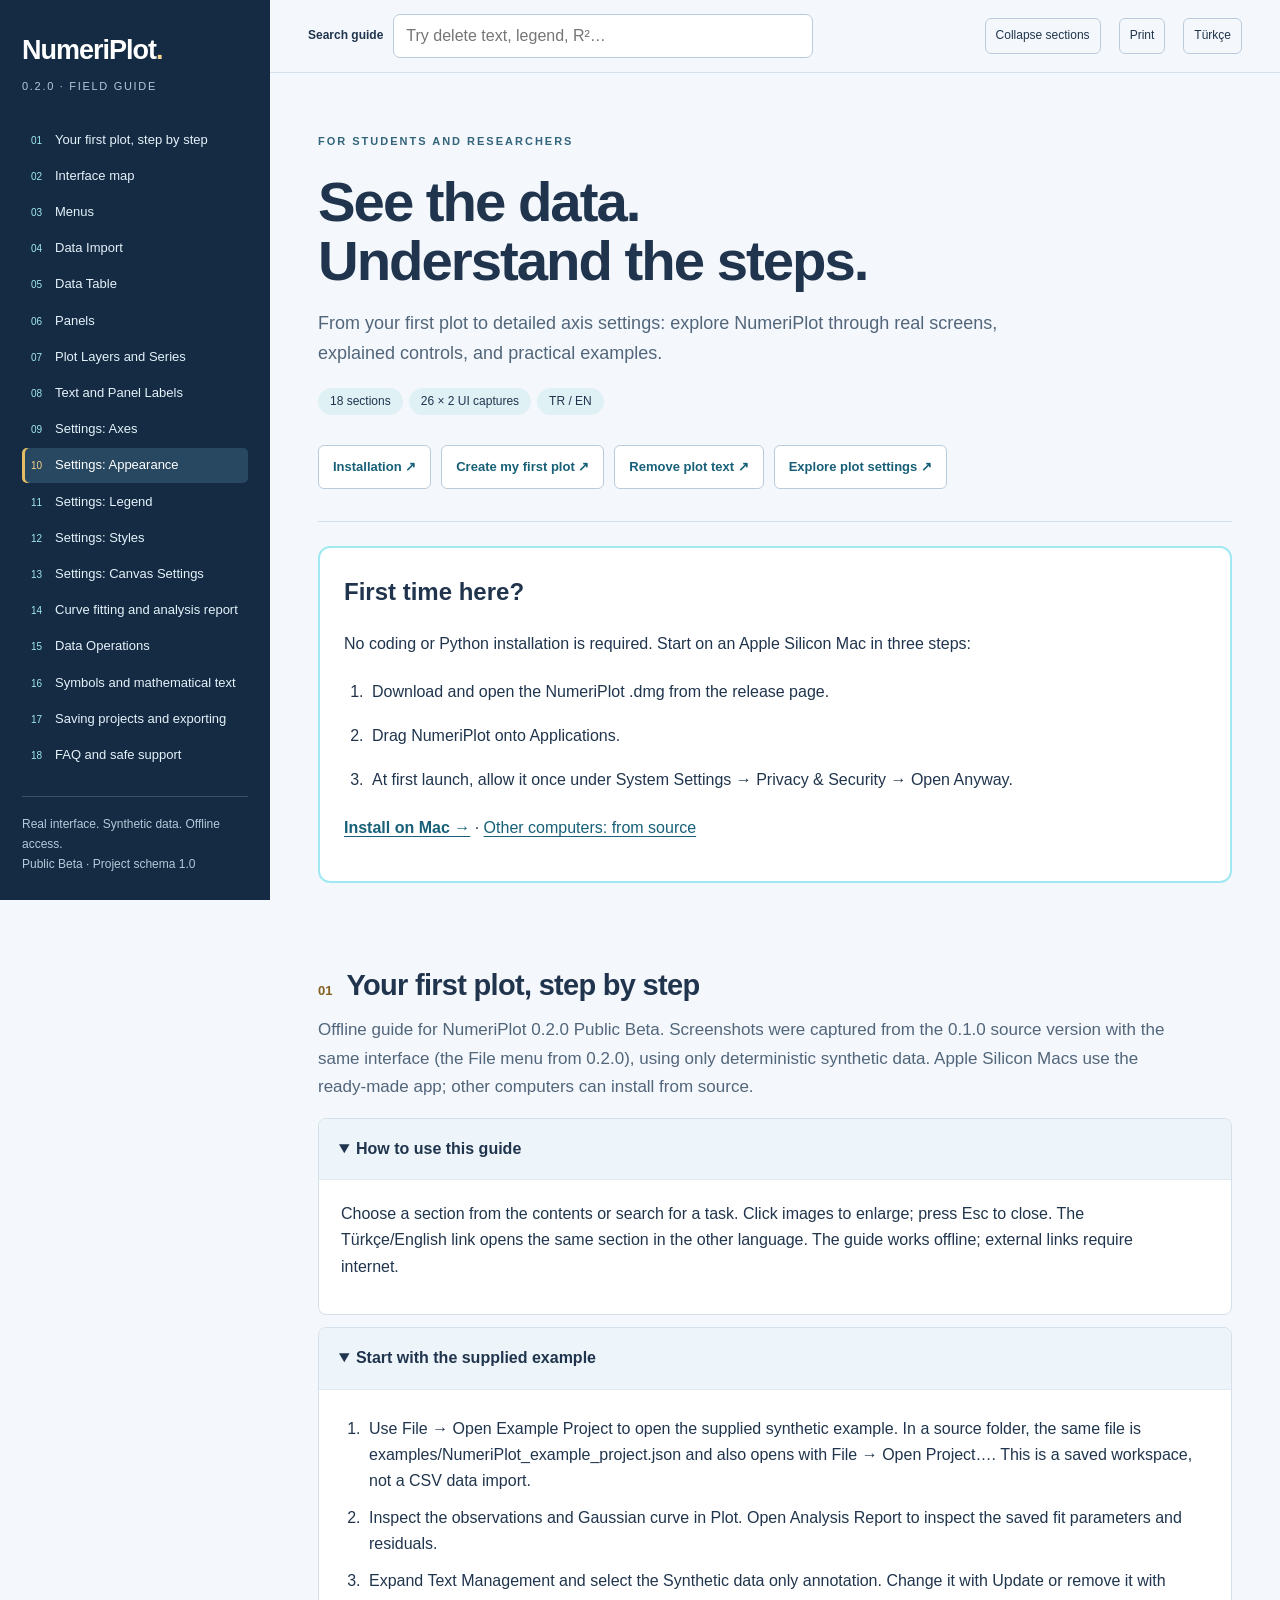
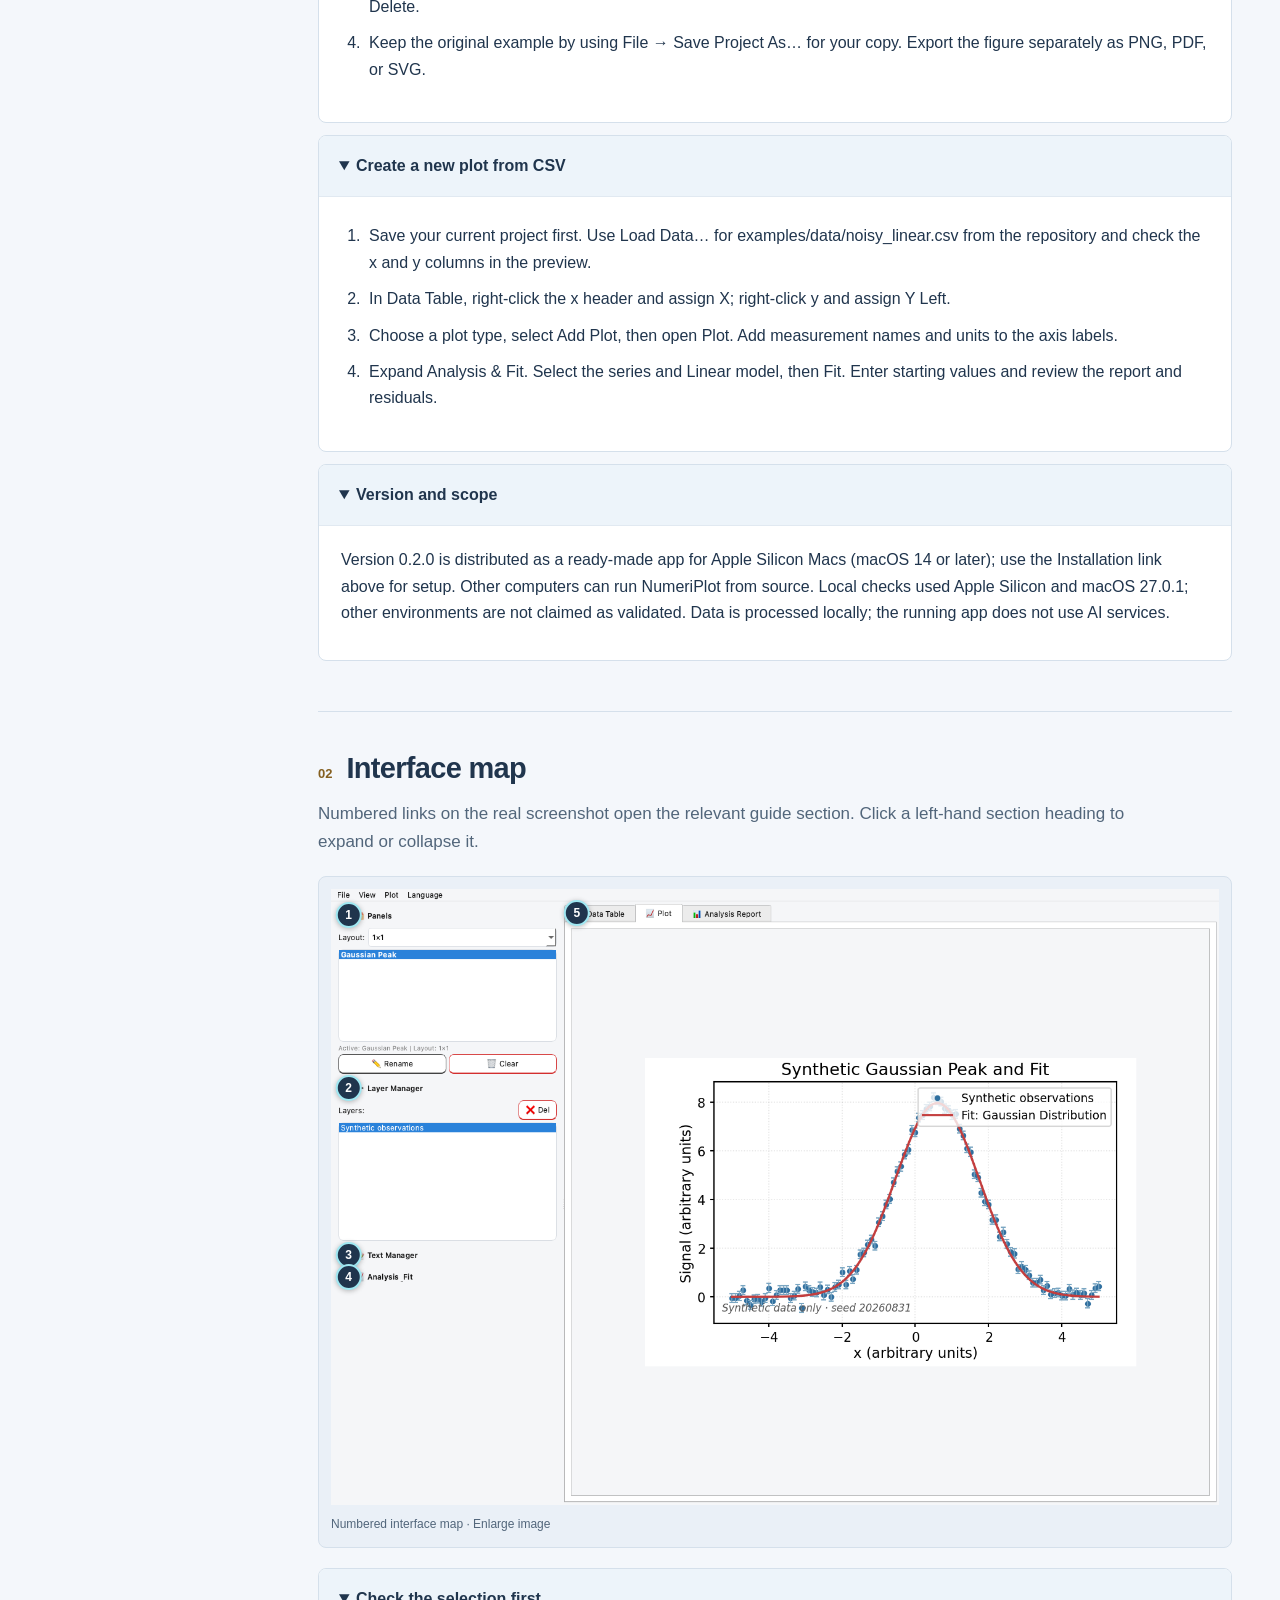
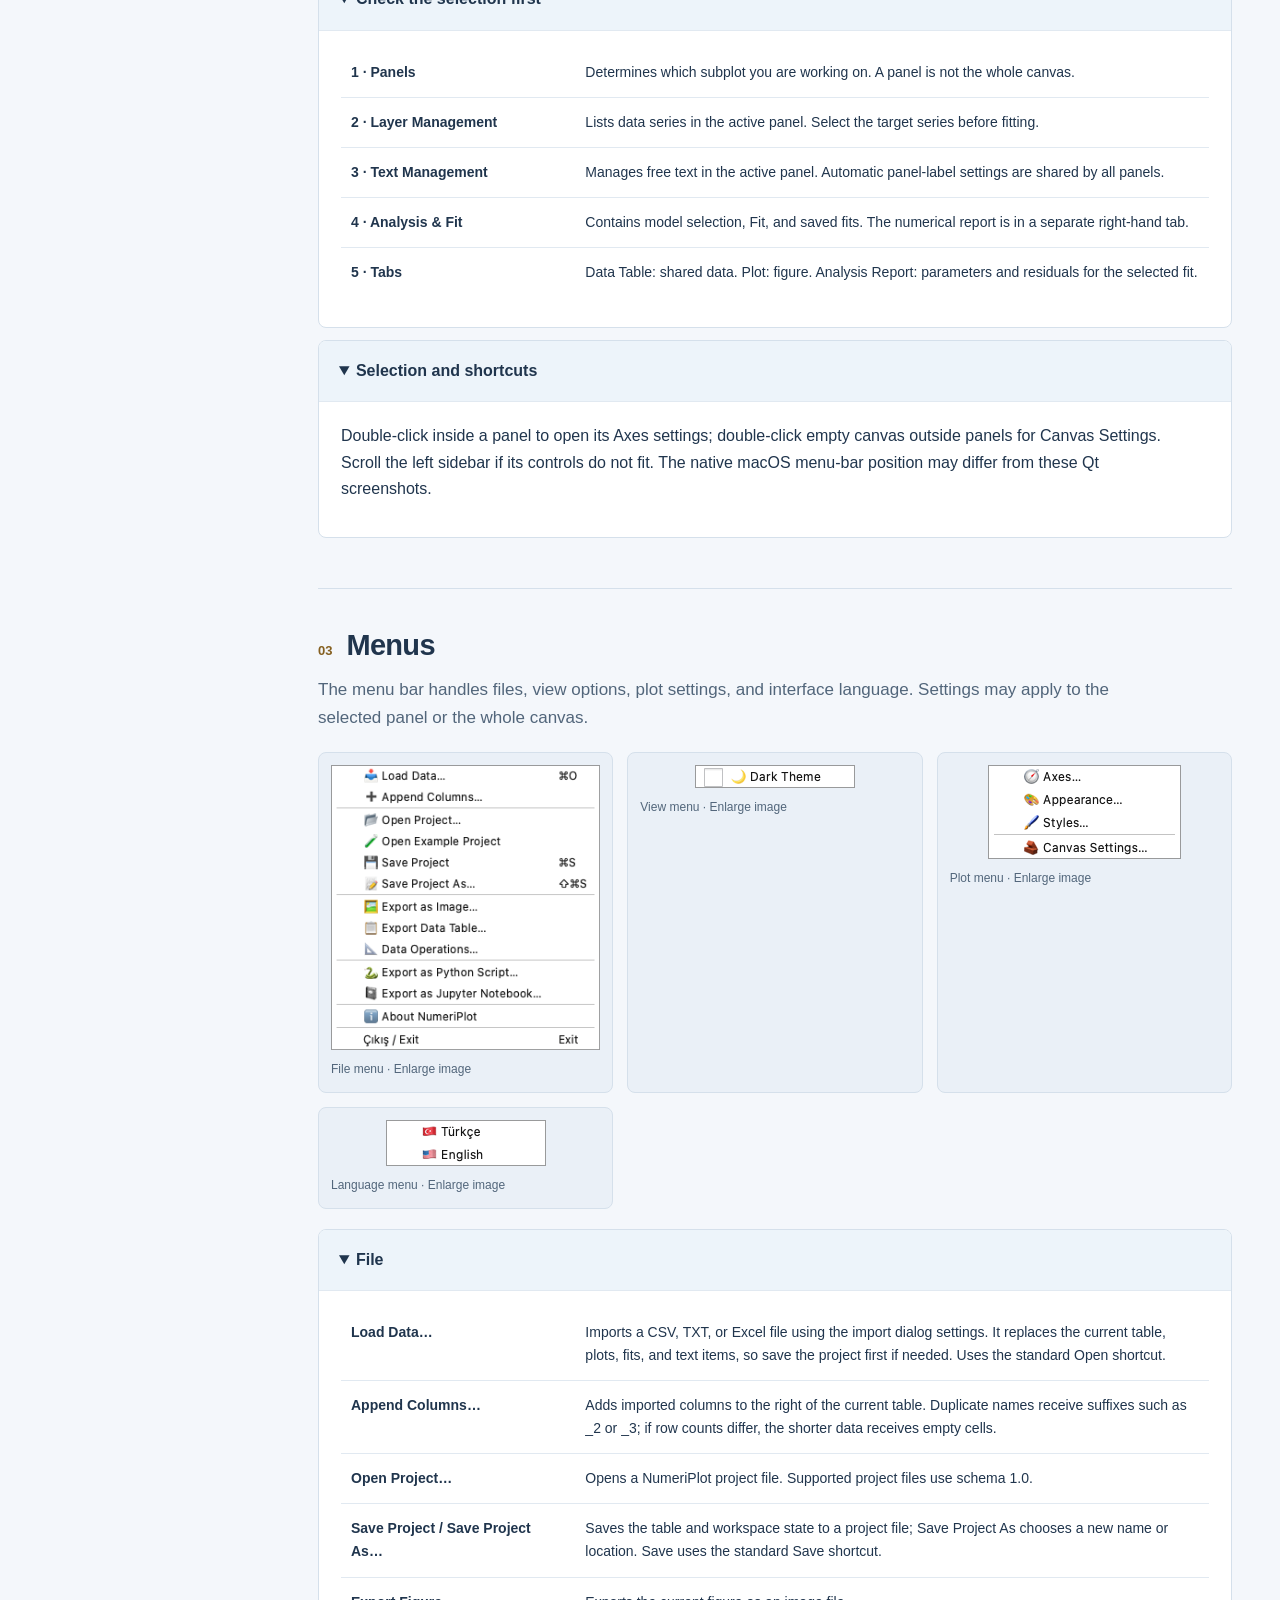
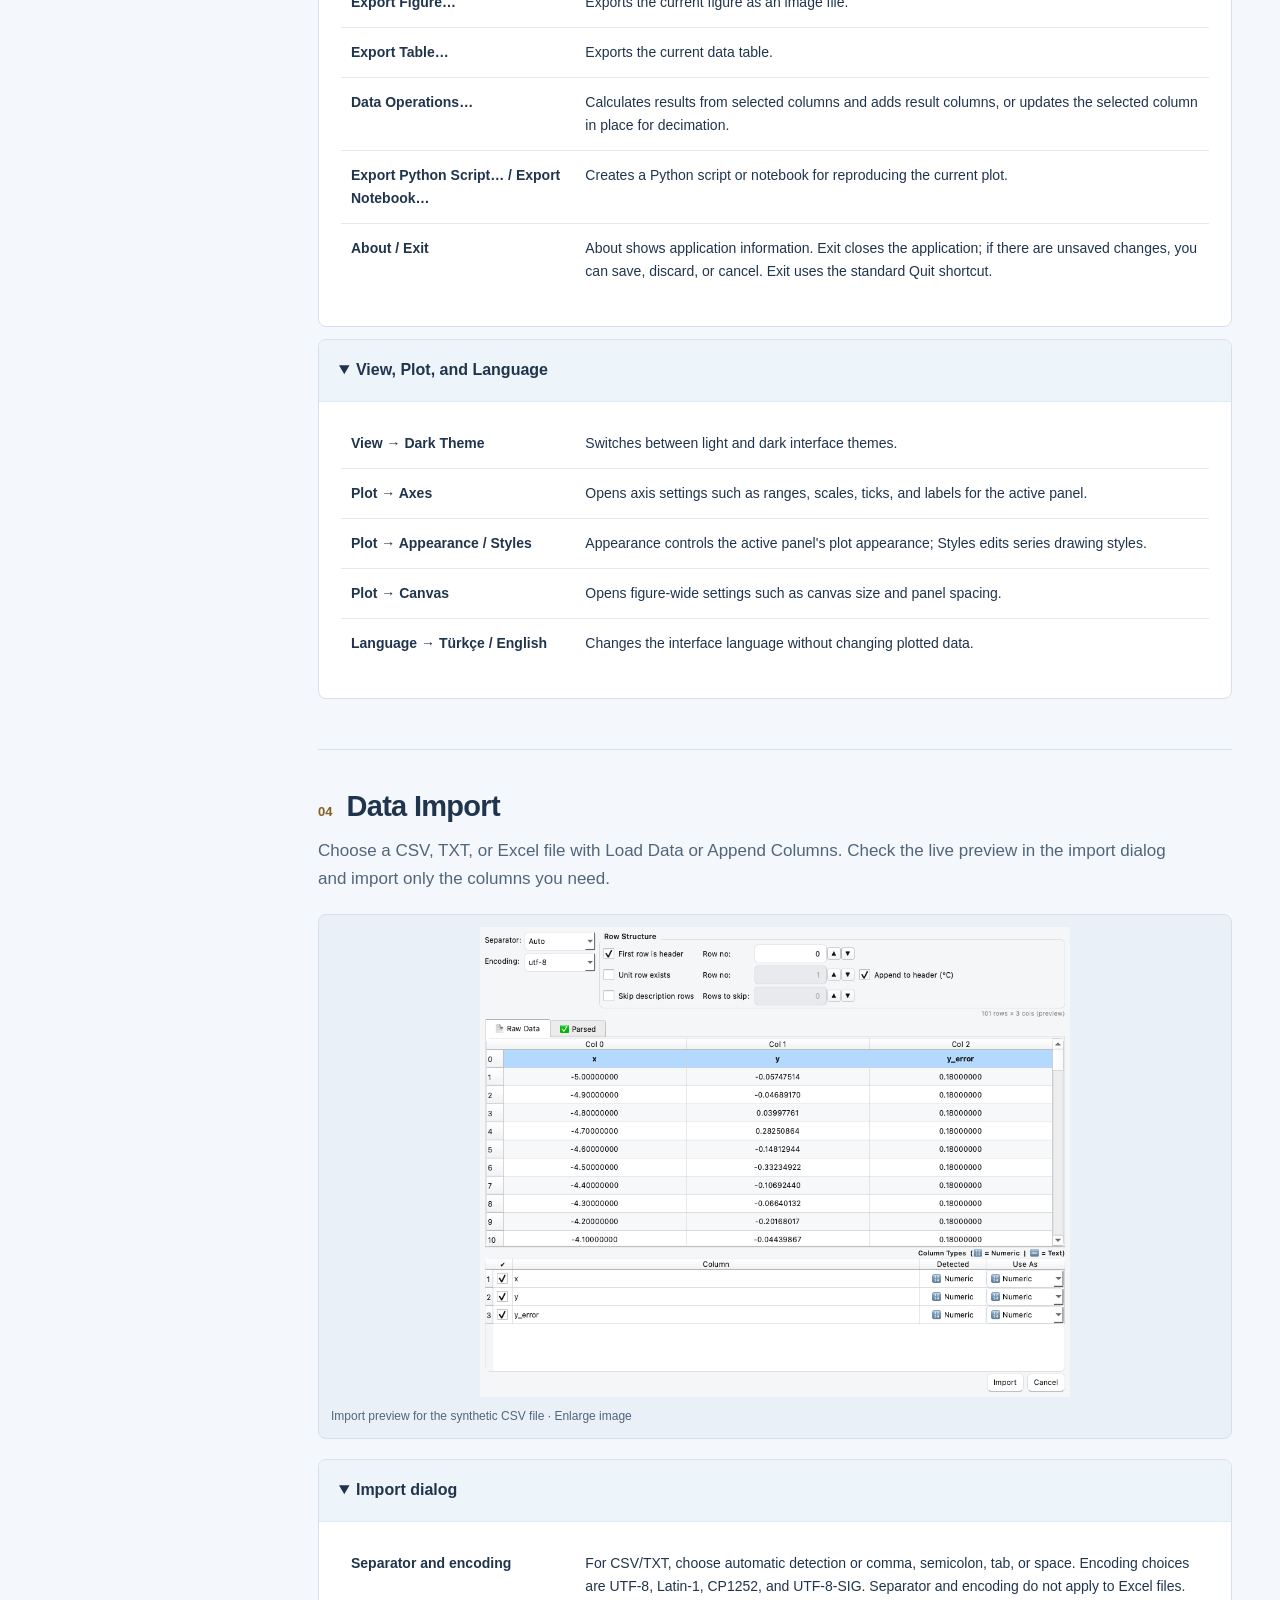
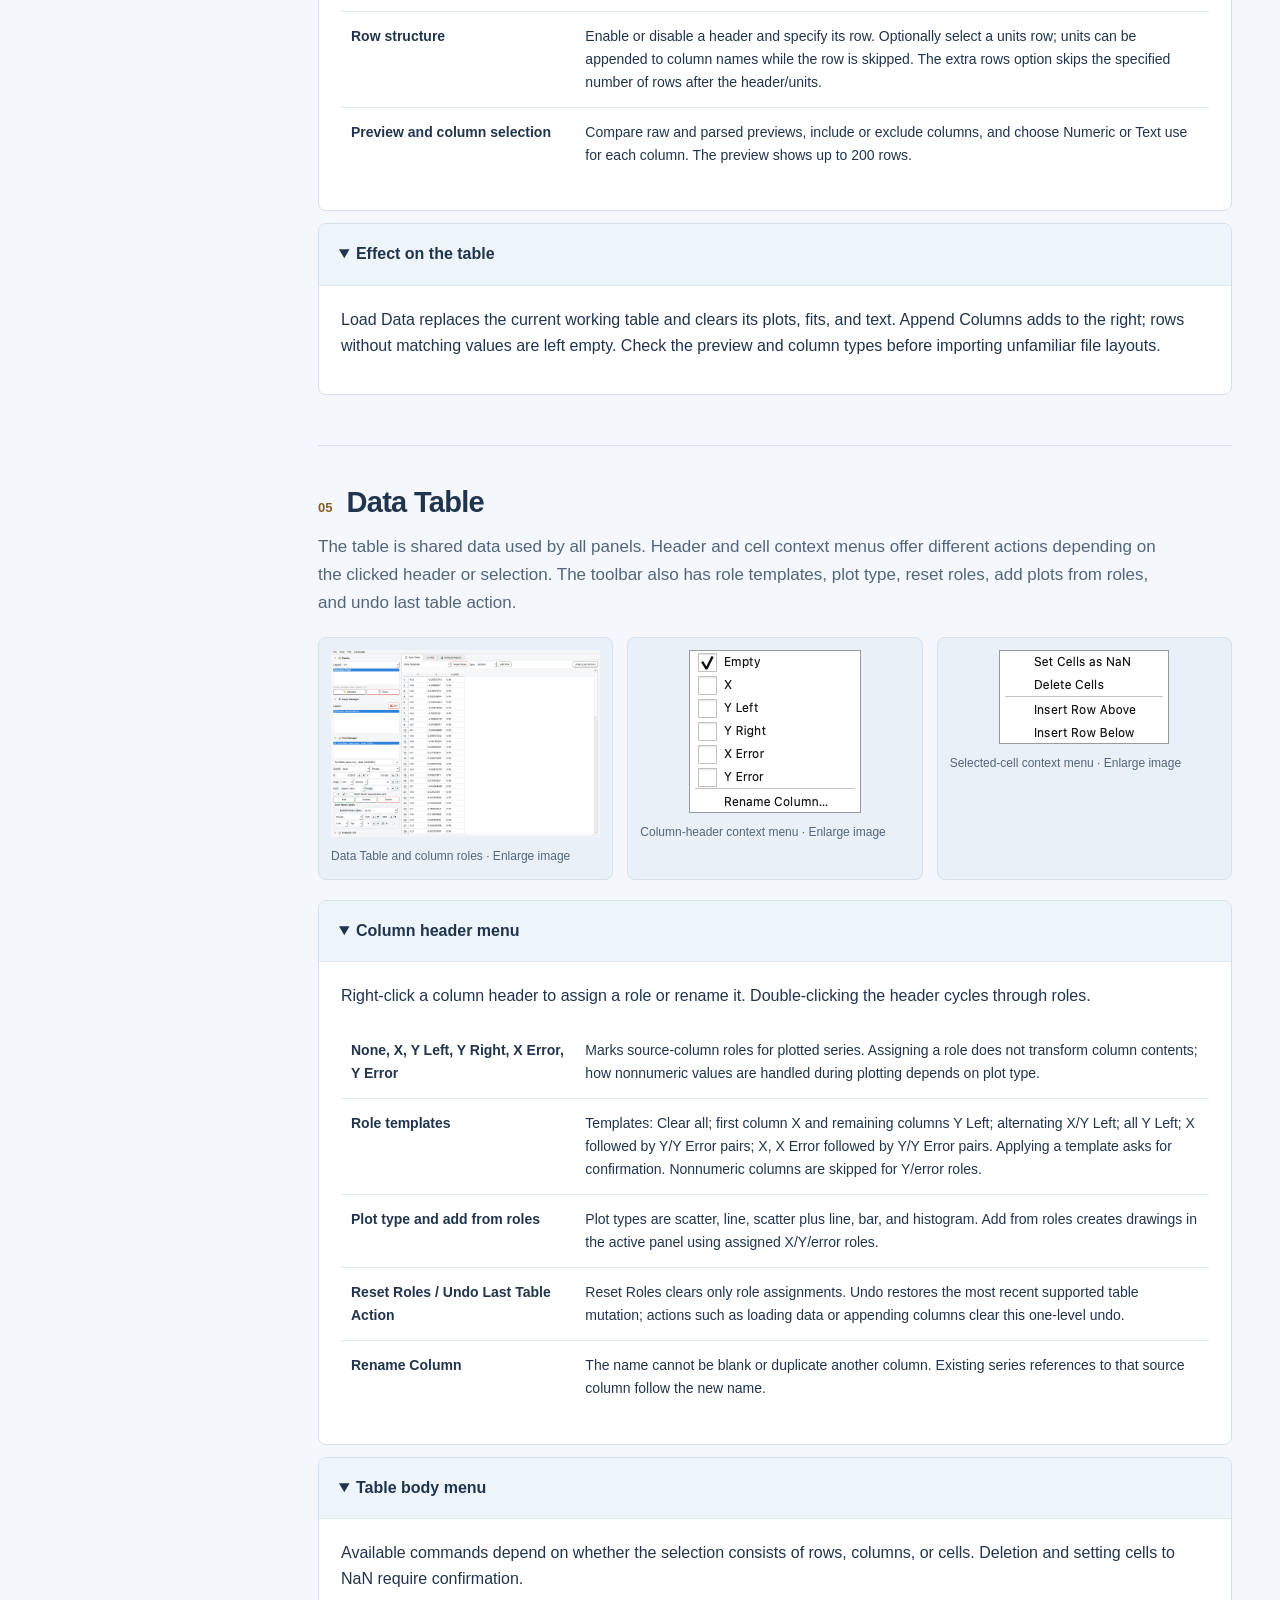
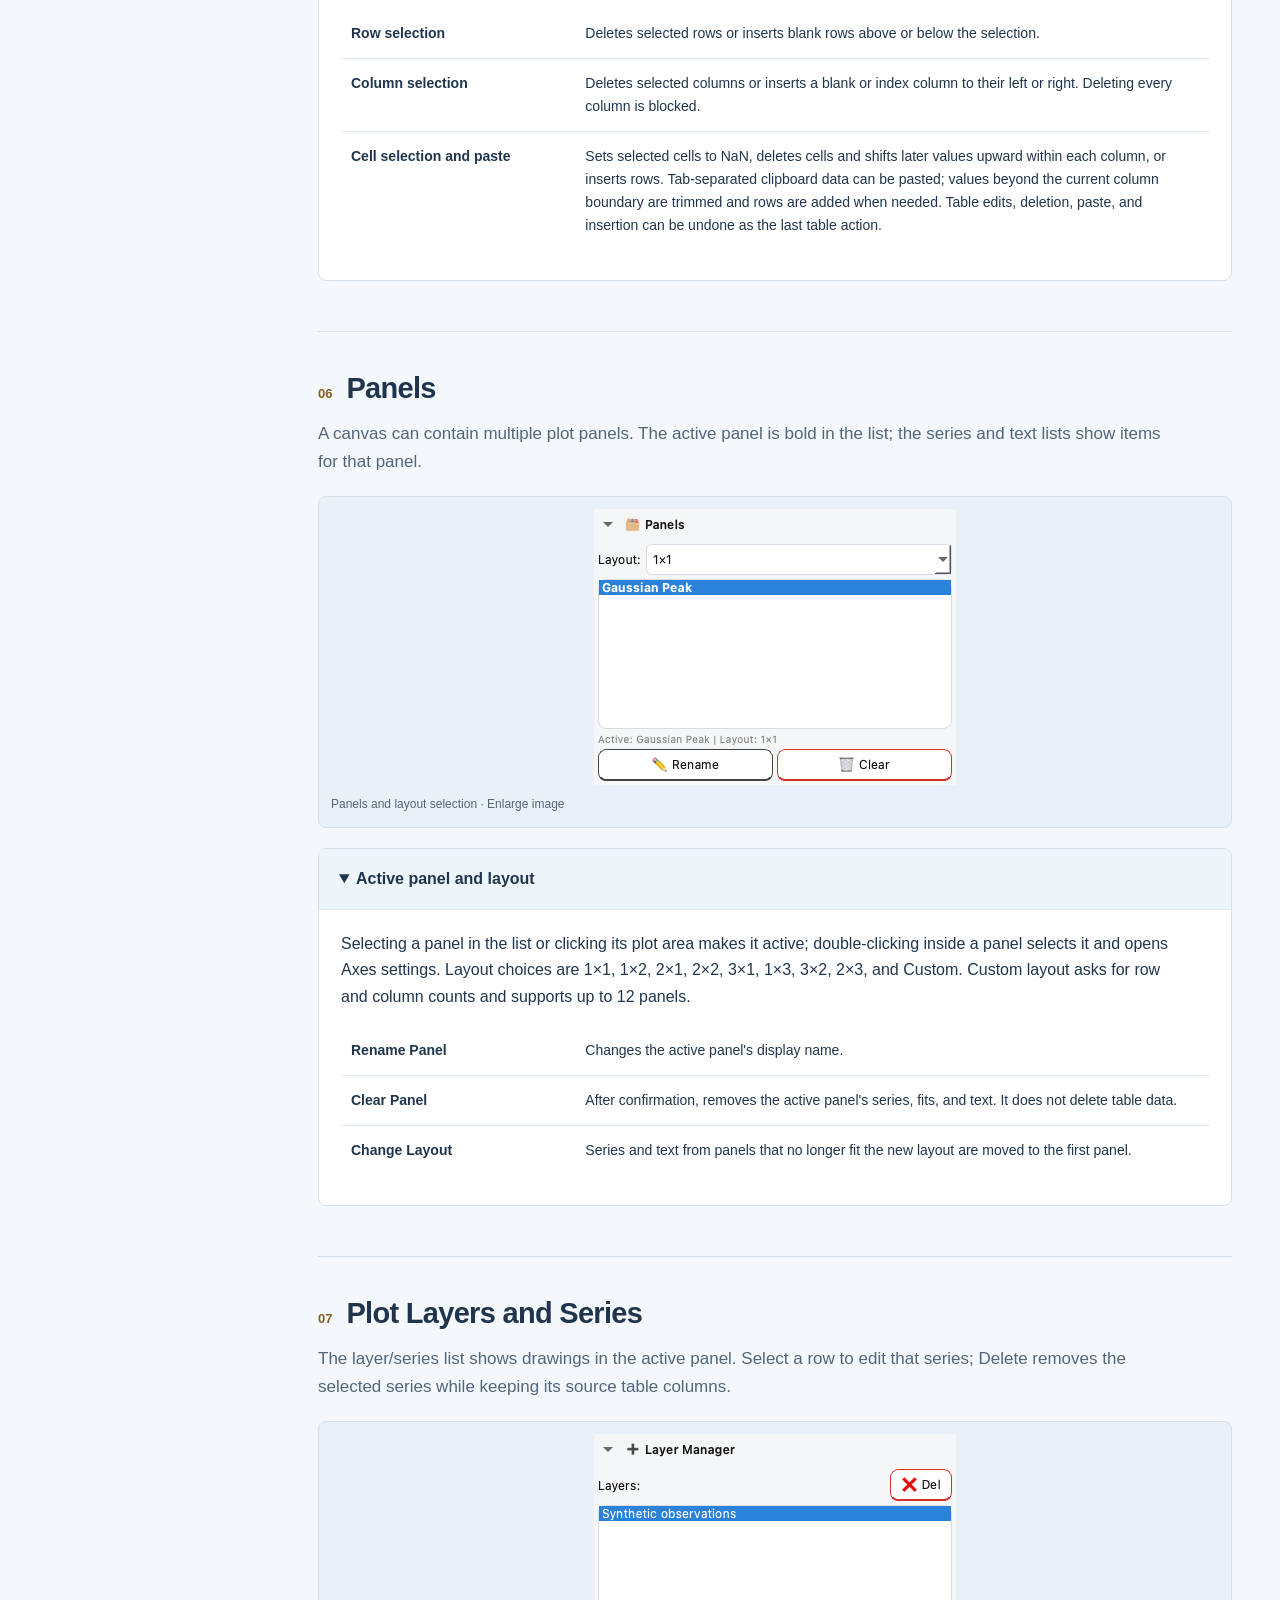
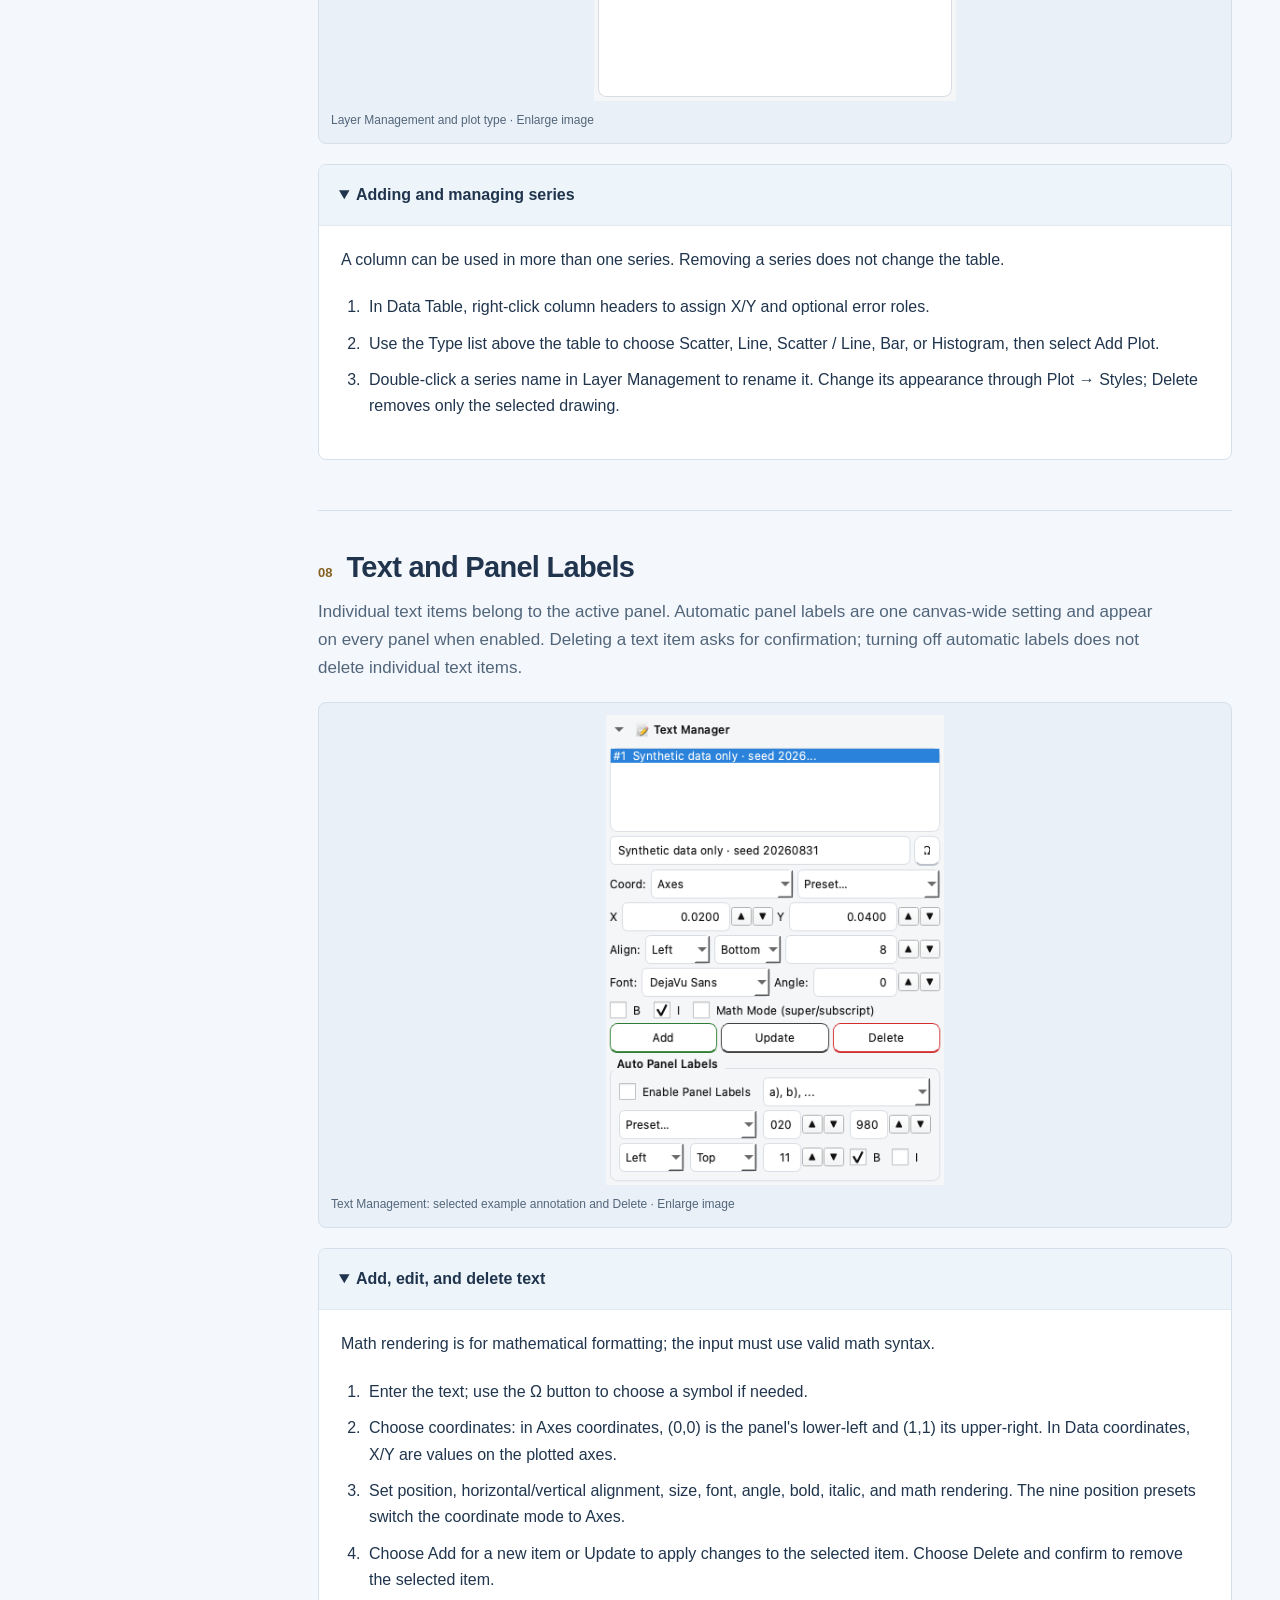
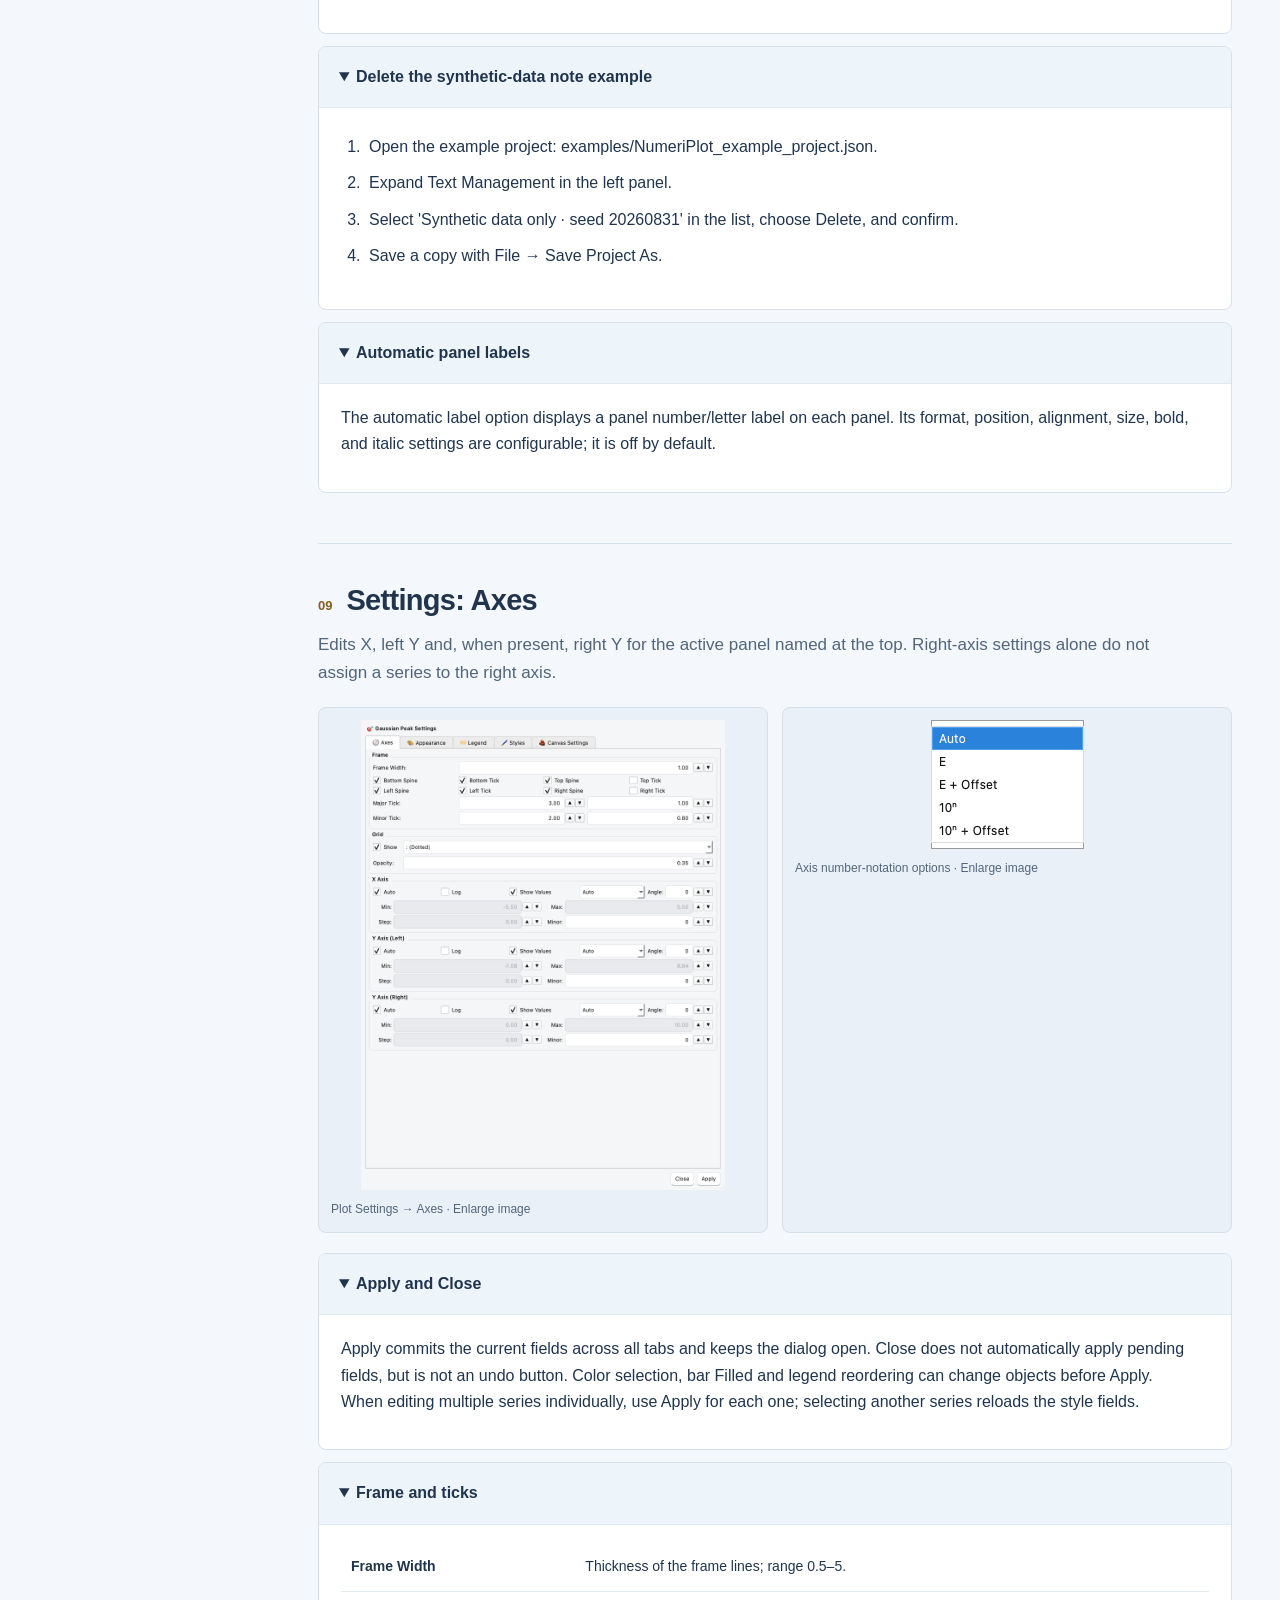
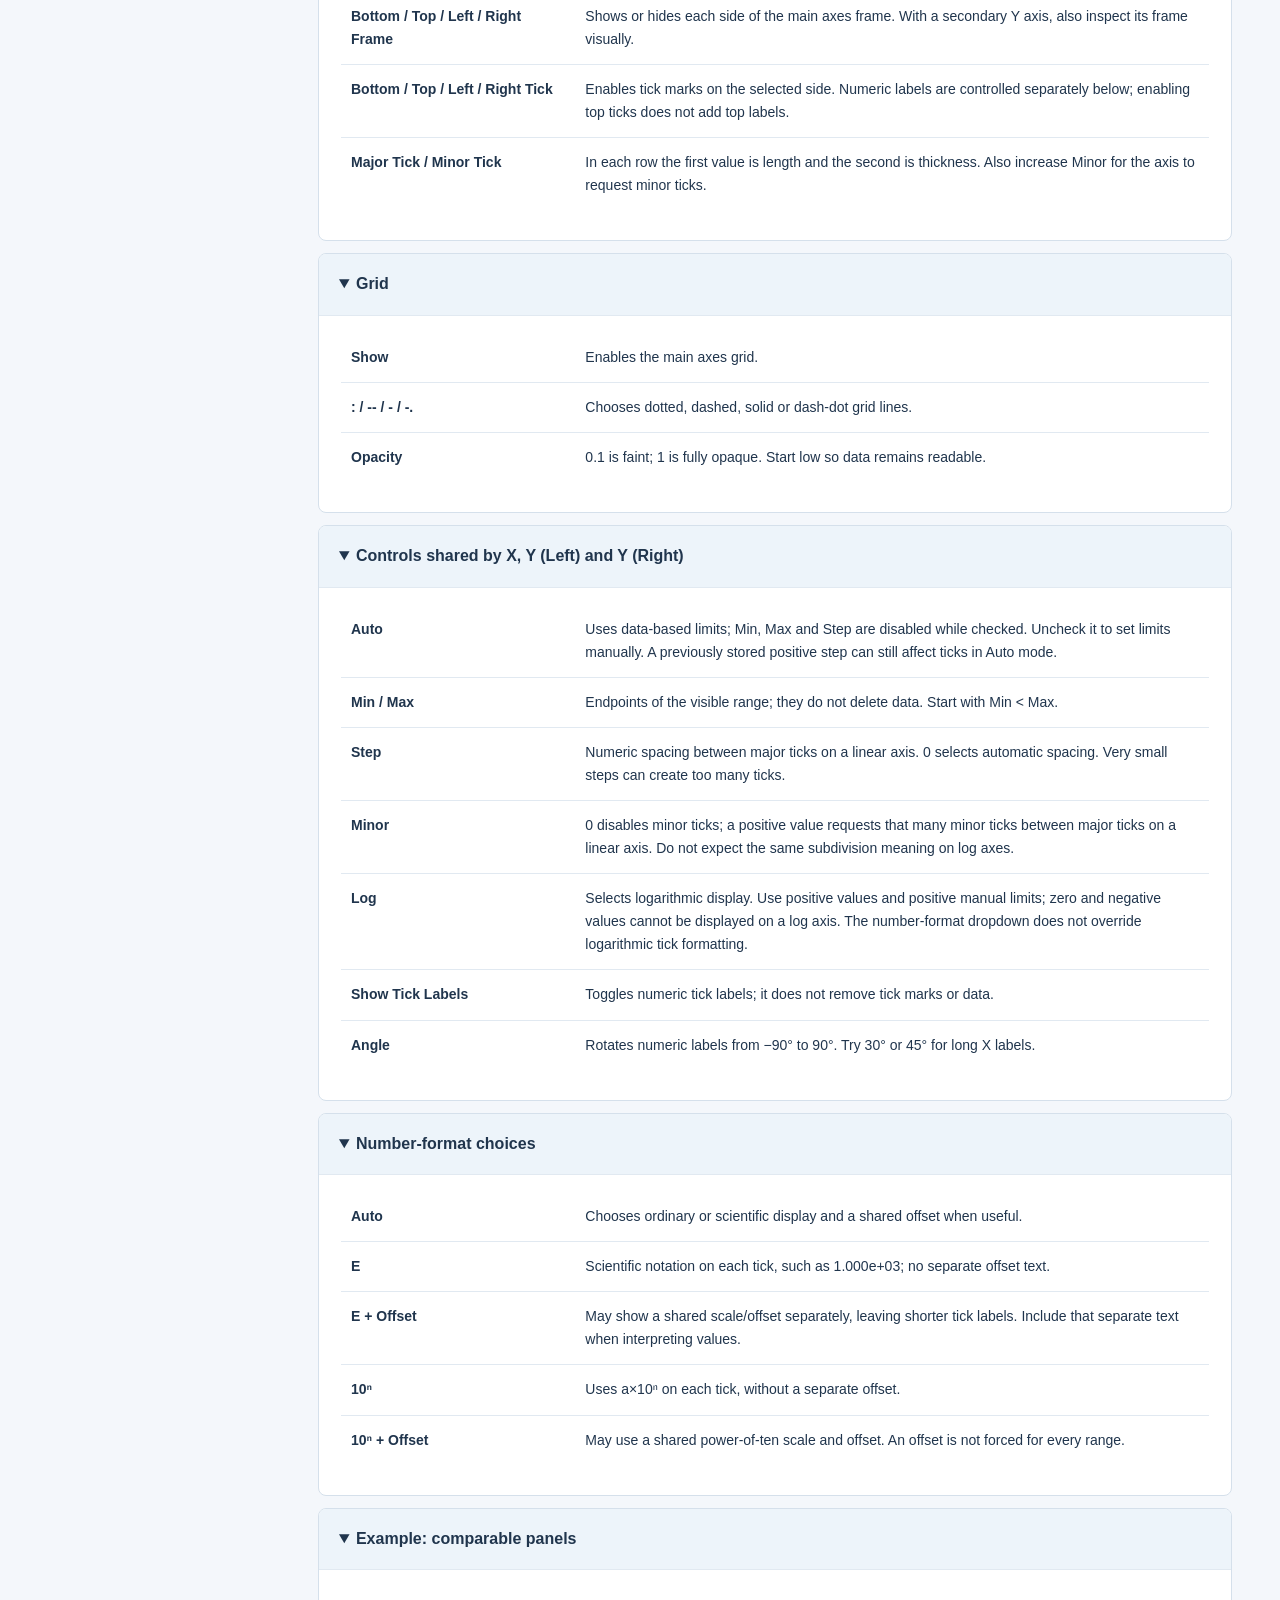
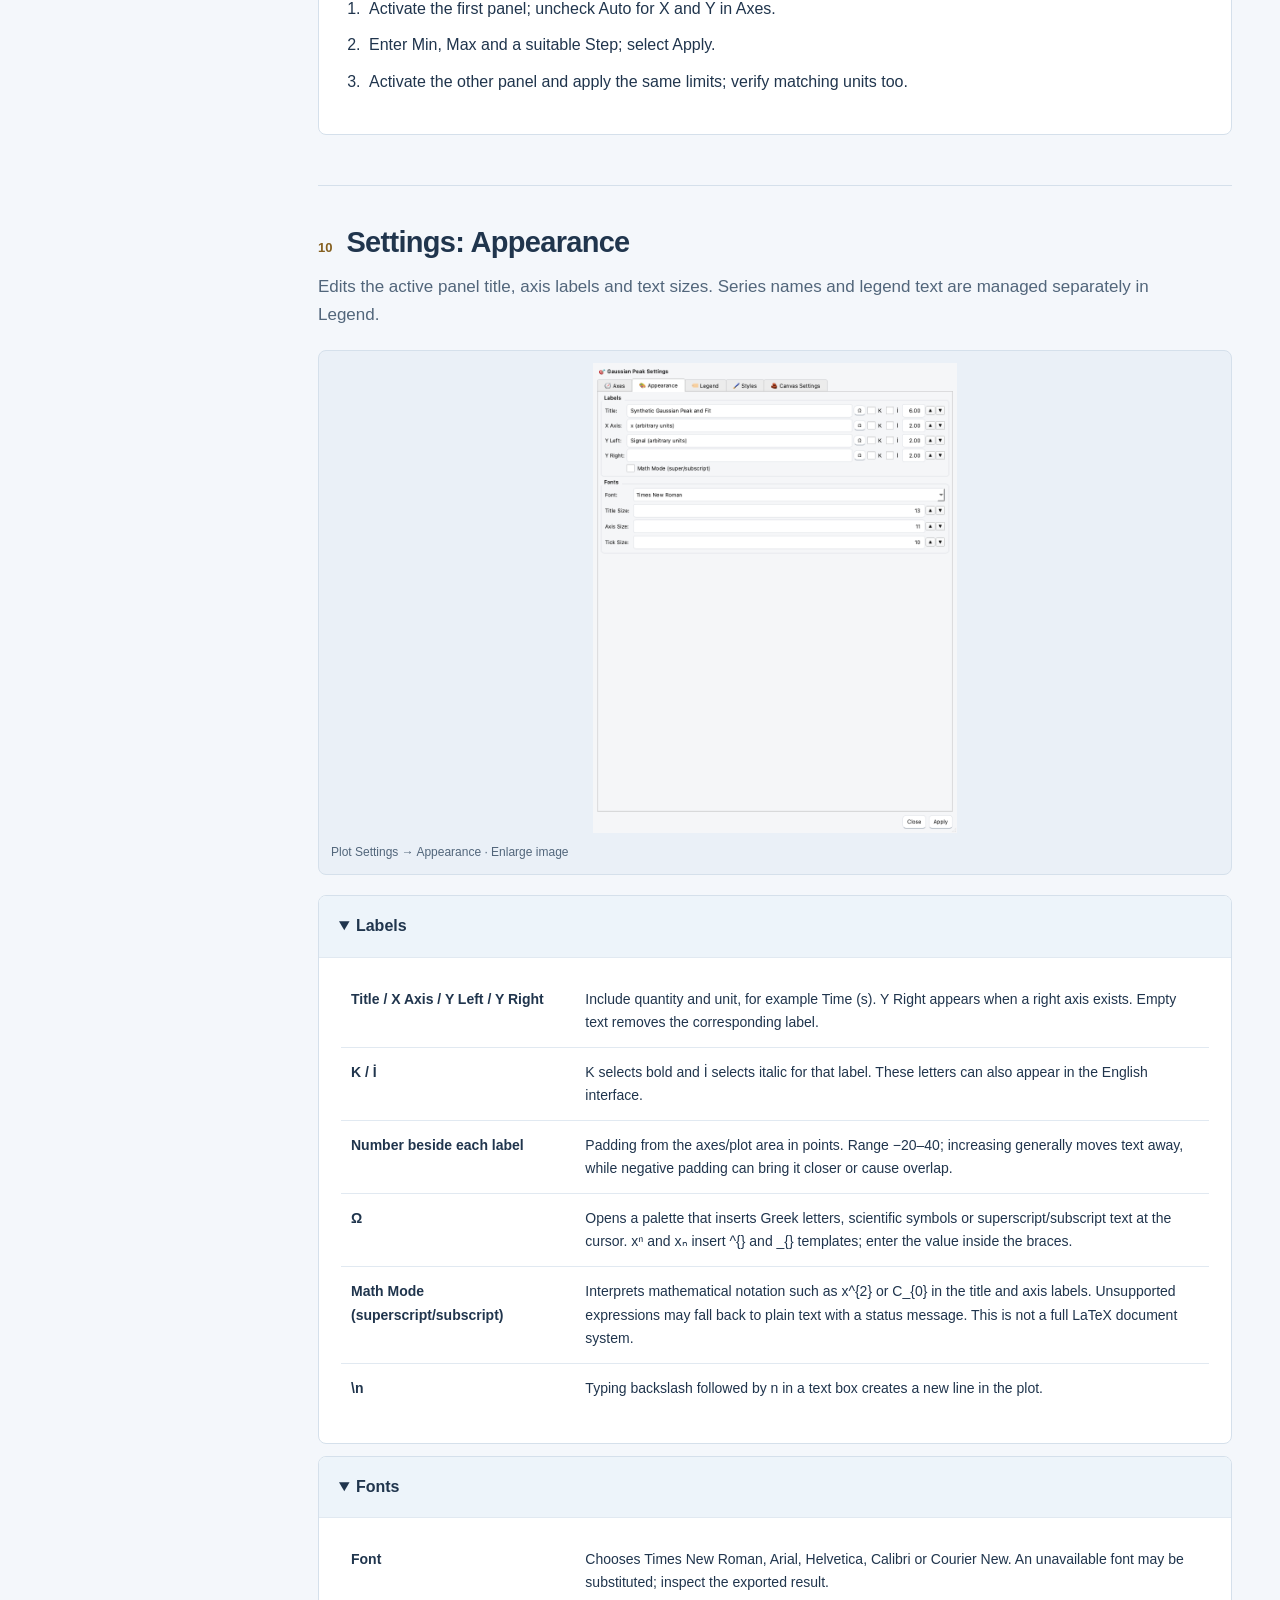
==== commit b79cbe1c: "docs: align public documents with 0.2.0 and test version consistency Several public documents still " ====
--- a/docs/guide/en.html
+++ b/docs/guide/en.html
@@ -6,6 +6,6 @@
 <main id="content"><div class="hero"><span class="eyebrow">For students and researchers</span><h1>See the data.<br>Understand the steps.</h1><p>From your first plot to detailed axis settings: explore NumeriPlot through real screens, explained controls, and practical examples.</p><span class="pill">18 sections</span><span class="pill">26 × 2 UI captures</span><span class="pill">TR / EN</span><div class="quicklinks"><a href="../../docs/MACOS_INSTALL.md">Installation ↗</a><a href="#start">Create my first plot ↗</a><a href="#text">Remove plot text ↗</a><a href="#settings-axes">Explore plot settings ↗</a></div></div>
 <section class="first-install" aria-labelledby="install-title"><h2 id="install-title">First time here?</h2><p>No coding or Python installation is required. Start on an Apple Silicon Mac in three steps:</p><ol><li>Download and open the NumeriPlot .dmg from the release page.</li><li>Drag NumeriPlot onto Applications.</li><li>At first launch, allow it once under System Settings → Privacy & Security → Open Anyway.</li></ol><p><a href="../../docs/MACOS_INSTALL.md"><strong>Install on Mac →</strong></a> · <a href="../../docs/SOURCE_INSTALL.md">Other computers: from source</a></p></section>
 <noscript><p class="note">All content is readable without JavaScript. Search and image enlargement require JavaScript.</p></noscript><p class="status" id="status" role="status" aria-live="polite"></p><p id="empty" class="empty" hidden>No match. Try a shorter term or clear the search.</p>
-<article class="section" id="start"><div class="section-head"><span class="section-number">01</span><h2>Your first plot, step by step</h2></div><p class="intro">Offline guide for NumeriPlot 0.2.0 Public Beta. Screenshots were captured from the 0.1.0 source version with the same interface (the File menu from 0.2.0), using only deterministic synthetic data. Apple Silicon Macs use the ready-made app; other computers can install from source.</p><details id="start-detail-1" open><summary>How to use this guide</summary><div class="block-body"><p>Choose a section from the contents or search for a task. Click images to enlarge; press Esc to close. The Türkçe/English link opens the same section in the other language. The guide works offline; external links require internet.</p></div></details><details id="start-detail-2" open><summary>Start with the supplied example</summary><div class="block-body"><ol><li>Use File → Open Example Project to open the supplied synthetic example. In a source folder, the same file is examples/NumeriPlot_example_project.json and also opens with File → Open Project…. This is a saved workspace, not a CSV data import.</li><li>Inspect the observations and Gaussian curve in Plot. Open Analysis Report to inspect the saved fit parameters and residuals.</li><li>Expand Text Management and select the Synthetic data only annotation. Change it with Update or remove it with Delete.</li><li>Keep the original example by using File → Save Project As… for your copy. Export the figure separately as PNG, PDF, or SVG.</li></ol></div></details><details id="start-detail-3" open><summary>Create a new plot from CSV</summary><div class="block-body"><ol><li>Save your current project first. Use Load Data… for examples/data/noisy_linear.csv from the repository and check the x and y columns in the preview.</li><li>In Data Table, right-click the x header and assign X; right-click y and assign Y Left.</li><li>Choose a plot type, select Add Plot, then open Plot. Add measurement names and units to the axis labels.</li><li>Expand Analysis &amp; Fit. Select the series and Linear model, then Fit. Enter starting values and review the report and residuals.</li></ol></div></details><details id="start-detail-4" open><summary>Version and scope</summary><div class="block-body"><p>Version 0.2.0 is distributed as a ready-made app for Apple Silicon Macs (macOS 14 or later); use the Installation link above for setup. Other computers can run NumeriPlot from source. Local checks used Apple Silicon and macOS 27.0.1; other environments are not claimed as validated. The previous 0.1.0 package lacks recent fixes. Data is processed locally; the running app does not use AI services.</p></div></details></article><article class="section" id="overview"><div class="section-head"><span class="section-number">02</span><h2>Interface map</h2></div><p class="intro">Numbered links on the real screenshot open the relevant guide section. Click a left-hand section heading to expand or collapse it.</p><div class="gallery single"><figure><div class="image-wrap"><button class="image-button" aria-label="Enlarge image: Numbered interface map"><img src="assets/overview-en.png" width="1440" height="1000" alt="Numbered interface map" loading="lazy"></button><a class="pin" href="#panels" style="left:1.111%;top:4.300%" aria-label="1: Panels">1</a><a class="pin" href="#layers" style="left:1.111%;top:32.300%" aria-label="2: Plot Layers and Series">2</a><a class="pin" href="#text" style="left:1.111%;top:59.400%" aria-label="3: Text and Panel Labels">3</a><a class="pin" href="#fit" style="left:1.111%;top:62.900%" aria-label="4: Curve fitting and analysis report">4</a><a class="pin" href="#table" style="left:26.806%;top:3.900%" aria-label="5: Data Table">5</a></div><figcaption>Numbered interface map · Enlarge image</figcaption></figure></div><details id="overview-detail-1" open><summary>Check the selection first</summary><div class="block-body"><table><tbody><tr><th scope="row">1 · Panels</th><td>Determines which subplot you are working on. A panel is not the whole canvas.</td></tr><tr><th scope="row">2 · Layer Management</th><td>Lists data series in the active panel. Select the target series before fitting.</td></tr><tr><th scope="row">3 · Text Management</th><td>Manages free text in the active panel. Automatic panel-label settings are shared by all panels.</td></tr><tr><th scope="row">4 · Analysis &amp; Fit</th><td>Contains model selection, Fit, and saved fits. The numerical report is in a separate right-hand tab.</td></tr><tr><th scope="row">5 · Tabs</th><td>Data Table: shared data. Plot: figure. Analysis Report: parameters and residuals for the selected fit.</td></tr></tbody></table></div></details><details id="overview-detail-2" open><summary>Selection and shortcuts</summary><div class="block-body"><p>Double-click inside a panel to open its Axes settings; double-click empty canvas outside panels for Canvas Settings. Scroll the left sidebar if its controls do not fit. The native macOS menu-bar position may differ from these Qt screenshots.</p></div></details></article><article class="section" id="menus"><div class="section-head"><span class="section-number">03</span><h2>Menus</h2></div><p class="intro">The menu bar handles files, view options, plot settings, and interface language. Settings may apply to the selected panel or the whole canvas.</p><div class="gallery"><figure><div class="image-wrap"><button class="image-button" aria-label="Enlarge image: File menu"><img src="assets/menus-file-en.png" width="292" height="309" alt="File menu" loading="lazy"></button></div><figcaption>File menu · Enlarge image</figcaption></figure><figure><div class="image-wrap"><button class="image-button" aria-label="Enlarge image: View menu"><img src="assets/menus-view-en.png" width="160" height="23" alt="View menu" loading="lazy"></button></div><figcaption>View menu · Enlarge image</figcaption></figure><figure><div class="image-wrap"><button class="image-button" aria-label="Enlarge image: Plot menu"><img src="assets/menus-plot-en.png" width="193" height="94" alt="Plot menu" loading="lazy"></button></div><figcaption>Plot menu · Enlarge image</figcaption></figure><figure><div class="image-wrap"><button class="image-button" aria-label="Enlarge image: Language menu"><img src="assets/menus-language-en.png" width="160" height="46" alt="Language menu" loading="lazy"></button></div><figcaption>Language menu · Enlarge image</figcaption></figure></div><details id="menus-detail-1" open><summary>File</summary><div class="block-body"><table><tbody><tr><th scope="row">Load Data…</th><td>Imports a CSV, TXT, or Excel file using the import dialog settings. It replaces the current table, plots, fits, and text items, so save the project first if needed. Uses the standard Open shortcut.</td></tr><tr><th scope="row">Append Columns…</th><td>Adds imported columns to the right of the current table. Duplicate names receive suffixes such as _2 or _3; if row counts differ, the shorter data receives empty cells.</td></tr><tr><th scope="row">Open Project…</th><td>Opens a NumeriPlot project file. Supported project files use schema 1.0.</td></tr><tr><th scope="row">Save Project / Save Project As…</th><td>Saves the table and workspace state to a project file; Save Project As chooses a new name or location. Save uses the standard Save shortcut.</td></tr><tr><th scope="row">Export Figure…</th><td>Exports the current figure as an image file.</td></tr><tr><th scope="row">Export Table…</th><td>Exports the current data table.</td></tr><tr><th scope="row">Data Operations…</th><td>Calculates results from selected columns and adds result columns, or updates the selected column in place for decimation.</td></tr><tr><th scope="row">Export Python Script… / Export Notebook…</th><td>Creates a Python script or notebook for reproducing the current plot.</td></tr><tr><th scope="row">About / Exit</th><td>About shows application information. Exit closes the application; if there are unsaved changes, you can save, discard, or cancel. Exit uses the standard Quit shortcut.</td></tr></tbody></table></div></details><details id="menus-detail-2" open><summary>View, Plot, and Language</summary><div class="block-body"><table><tbody><tr><th scope="row">View → Dark Theme</th><td>Switches between light and dark interface themes.</td></tr><tr><th scope="row">Plot → Axes</th><td>Opens axis settings such as ranges, scales, ticks, and labels for the active panel.</td></tr><tr><th scope="row">Plot → Appearance / Styles</th><td>Appearance controls the active panel&#x27;s plot appearance; Styles edits series drawing styles.</td></tr><tr><th scope="row">Plot → Canvas</th><td>Opens figure-wide settings such as canvas size and panel spacing.</td></tr><tr><th scope="row">Language → Türkçe / English</th><td>Changes the interface language without changing plotted data.</td></tr></tbody></table></div></details></article><article class="section" id="import"><div class="section-head"><span class="section-number">04</span><h2>Data Import</h2></div><p class="intro">Choose a CSV, TXT, or Excel file with Load Data or Append Columns. Check the live preview in the import dialog and import only the columns you need.</p><div class="gallery"><figure><div class="image-wrap"><button class="image-button" aria-label="Enlarge image: Import preview for the synthetic CSV file"><img src="assets/import-en.png" width="980" height="780" alt="Import preview for the synthetic CSV file" loading="lazy"></button></div><figcaption>Import preview for the synthetic CSV file · Enlarge image</figcaption></figure></div><details id="import-detail-1" open><summary>Import dialog</summary><div class="block-body"><table><tbody><tr><th scope="row">Separator and encoding</th><td>For CSV/TXT, choose automatic detection or comma, semicolon, tab, or space. Encoding choices are UTF-8, Latin-1, CP1252, and UTF-8-SIG. Separator and encoding do not apply to Excel files.</td></tr><tr><th scope="row">Row structure</th><td>Enable or disable a header and specify its row. Optionally select a units row; units can be appended to column names while the row is skipped. The extra rows option skips the specified number of rows after the header/units.</td></tr><tr><th scope="row">Preview and column selection</th><td>Compare raw and parsed previews, include or exclude columns, and choose Numeric or Text use for each column. The preview shows up to 200 rows.</td></tr></tbody></table></div></details><details id="import-detail-2" open><summary>Effect on the table</summary><div class="block-body"><p>Load Data replaces the current working table and clears its plots, fits, and text. Append Columns adds to the right; rows without matching values are left empty. Check the preview and column types before importing unfamiliar file layouts.</p></div></details></article><article class="section" id="table"><div class="section-head"><span class="section-number">05</span><h2>Data Table</h2></div><p class="intro">The table is shared data used by all panels. Header and cell context menus offer different actions depending on the clicked header or selection. The toolbar also has role templates, plot type, reset roles, add plots from roles, and undo last table action.</p><div class="gallery"><figure><div class="image-wrap"><button class="image-button" aria-label="Enlarge image: Data Table and column roles"><img src="assets/table-en.png" width="1440" height="1000" alt="Data Table and column roles" loading="lazy"></button></div><figcaption>Data Table and column roles · Enlarge image</figcaption></figure><figure><div class="image-wrap"><button class="image-button" aria-label="Enlarge image: Column-header context menu"><img src="assets/table-roles-en.png" width="172" height="163" alt="Column-header context menu" loading="lazy"></button></div><figcaption>Column-header context menu · Enlarge image</figcaption></figure><figure><div class="image-wrap"><button class="image-button" aria-label="Enlarge image: Selected-cell context menu"><img src="assets/table-context-en.png" width="170" height="94" alt="Selected-cell context menu" loading="lazy"></button></div><figcaption>Selected-cell context menu · Enlarge image</figcaption></figure></div><details id="table-detail-1" open><summary>Column header menu</summary><div class="block-body"><p>Right-click a column header to assign a role or rename it. Double-clicking the header cycles through roles.</p><table><tbody><tr><th scope="row">None, X, Y Left, Y Right, X Error, Y Error</th><td>Marks source-column roles for plotted series. Assigning a role does not transform column contents; how nonnumeric values are handled during plotting depends on plot type.</td></tr><tr><th scope="row">Role templates</th><td>Templates: Clear all; first column X and remaining columns Y Left; alternating X/Y Left; all Y Left; X followed by Y/Y Error pairs; X, X Error followed by Y/Y Error pairs. Applying a template asks for confirmation. Nonnumeric columns are skipped for Y/error roles.</td></tr><tr><th scope="row">Plot type and add from roles</th><td>Plot types are scatter, line, scatter plus line, bar, and histogram. Add from roles creates drawings in the active panel using assigned X/Y/error roles.</td></tr><tr><th scope="row">Reset Roles / Undo Last Table Action</th><td>Reset Roles clears only role assignments. Undo restores the most recent supported table mutation; actions such as loading data or appending columns clear this one-level undo.</td></tr><tr><th scope="row">Rename Column</th><td>The name cannot be blank or duplicate another column. Existing series references to that source column follow the new name.</td></tr></tbody></table></div></details><details id="table-detail-2" open><summary>Table body menu</summary><div class="block-body"><p>Available commands depend on whether the selection consists of rows, columns, or cells. Deletion and setting cells to NaN require confirmation.</p><table><tbody><tr><th scope="row">Row selection</th><td>Deletes selected rows or inserts blank rows above or below the selection.</td></tr><tr><th scope="row">Column selection</th><td>Deletes selected columns or inserts a blank or index column to their left or right. Deleting every column is blocked.</td></tr><tr><th scope="row">Cell selection and paste</th><td>Sets selected cells to NaN, deletes cells and shifts later values upward within each column, or inserts rows. Tab-separated clipboard data can be pasted; values beyond the current column boundary are trimmed and rows are added when needed. Table edits, deletion, paste, and insertion can be undone as the last table action.</td></tr></tbody></table></div></details></article><article class="section" id="panels"><div class="section-head"><span class="section-number">06</span><h2>Panels</h2></div><p class="intro">A canvas can contain multiple plot panels. The active panel is bold in the list; the series and text lists show items for that panel.</p><div class="gallery"><figure><div class="image-wrap"><button class="image-button" aria-label="Enlarge image: Panels and layout selection"><img src="assets/panels-en.png" width="362" height="276" alt="Panels and layout selection" loading="lazy"></button></div><figcaption>Panels and layout selection · Enlarge image</figcaption></figure></div><details id="panels-detail-1" open><summary>Active panel and layout</summary><div class="block-body"><p>Selecting a panel in the list or clicking its plot area makes it active; double-clicking inside a panel selects it and opens Axes settings. Layout choices are 1×1, 1×2, 2×1, 2×2, 3×1, 1×3, 3×2, 2×3, and Custom. Custom layout asks for row and column counts and supports up to 12 panels.</p><table><tbody><tr><th scope="row">Rename Panel</th><td>Changes the active panel&#x27;s display name.</td></tr><tr><th scope="row">Clear Panel</th><td>After confirmation, removes the active panel&#x27;s series, fits, and text. It does not delete table data.</td></tr><tr><th scope="row">Change Layout</th><td>Series and text from panels that no longer fit the new layout are moved to the first panel.</td></tr></tbody></table></div></details></article><article class="section" id="layers"><div class="section-head"><span class="section-number">07</span><h2>Plot Layers and Series</h2></div><p class="intro">The layer/series list shows drawings in the active panel. Select a row to edit that series; Delete removes the selected series while keeping its source table columns.</p><div class="gallery"><figure><div class="image-wrap"><button class="image-button" aria-label="Enlarge image: Layer Management and plot type"><img src="assets/layers-en.png" width="362" height="267" alt="Layer Management and plot type" loading="lazy"></button></div><figcaption>Layer Management and plot type · Enlarge image</figcaption></figure></div><details id="layers-detail-1" open><summary>Adding and managing series</summary><div class="block-body"><p>A column can be used in more than one series. Removing a series does not change the table.</p><ol><li>In Data Table, right-click column headers to assign X/Y and optional error roles.</li><li>Use the Type list above the table to choose Scatter, Line, Scatter / Line, Bar, or Histogram, then select Add Plot.</li><li>Double-click a series name in Layer Management to rename it. Change its appearance through Plot → Styles; Delete removes only the selected drawing.</li></ol></div></details></article><article class="section" id="text"><div class="section-head"><span class="section-number">08</span><h2>Text and Panel Labels</h2></div><p class="intro">Individual text items belong to the active panel. Automatic panel labels are one canvas-wide setting and appear on every panel when enabled. Deleting a text item asks for confirmation; turning off automatic labels does not delete individual text items.</p><div class="gallery"><figure><div class="image-wrap"><button class="image-button" aria-label="Enlarge image: Text Management: selected example annotation and Delete"><img src="assets/text-en.png" width="362" height="502" alt="Text Management: selected example annotation and Delete" loading="lazy"></button></div><figcaption>Text Management: selected example annotation and Delete · Enlarge image</figcaption></figure></div><details id="text-detail-1" open><summary>Add, edit, and delete text</summary><div class="block-body"><p>Math rendering is for mathematical formatting; the input must use valid math syntax.</p><ol><li>Enter the text; use the Ω button to choose a symbol if needed.</li><li>Choose coordinates: in Axes coordinates, (0,0) is the panel&#x27;s lower-left and (1,1) its upper-right. In Data coordinates, X/Y are values on the plotted axes.</li><li>Set position, horizontal/vertical alignment, size, font, angle, bold, italic, and math rendering. The nine position presets switch the coordinate mode to Axes.</li><li>Choose Add for a new item or Update to apply changes to the selected item. Choose Delete and confirm to remove the selected item.</li></ol></div></details><details id="text-detail-2" open><summary>Delete the synthetic-data note example</summary><div class="block-body"><ol><li>Open the example project: examples/NumeriPlot_example_project.json.</li><li>Expand Text Management in the left panel.</li><li>Select &#x27;Synthetic data only · seed 20260831&#x27; in the list, choose Delete, and confirm.</li><li>Save a copy with File → Save Project As.</li></ol></div></details><details id="text-detail-3" open><summary>Automatic panel labels</summary><div class="block-body"><p>The automatic label option displays a panel number/letter label on each panel. Its format, position, alignment, size, bold, and italic settings are configurable; it is off by default.</p></div></details></article><article class="section" id="settings-axes"><div class="section-head"><span class="section-number">09</span><h2>Settings: Axes</h2></div><p class="intro">Edits X, left Y and, when present, right Y for the active panel named at the top. Right-axis settings alone do not assign a series to the right axis.</p><div class="gallery"><figure><div class="image-wrap"><button class="image-button" aria-label="Enlarge image: Plot Settings → Axes"><img src="assets/settings-axes-en.png" width="850" height="1100" alt="Plot Settings → Axes" loading="lazy"></button></div><figcaption>Plot Settings → Axes · Enlarge image</figcaption></figure><figure><div class="image-wrap"><button class="image-button" aria-label="Enlarge image: Axis number-notation options"><img src="assets/notation-options-en.png" width="153" height="129" alt="Axis number-notation options" loading="lazy"></button></div><figcaption>Axis number-notation options · Enlarge image</figcaption></figure></div><details id="settings-axes-detail-1" open><summary>Apply and Close</summary><div class="block-body"><p>Apply commits the current fields across all tabs and keeps the dialog open. Close does not automatically apply pending fields, but is not an undo button. Color selection, bar Filled and legend reordering can change objects before Apply. When editing multiple series individually, use Apply for each one; selecting another series reloads the style fields.</p></div></details><details id="settings-axes-detail-2" open><summary>Frame and ticks</summary><div class="block-body"><table><tbody><tr><th scope="row">Frame Width</th><td>Thickness of the frame lines; range 0.5–5.</td></tr><tr><th scope="row">Bottom / Top / Left / Right Frame</th><td>Shows or hides each side of the main axes frame. With a secondary Y axis, also inspect its frame visually.</td></tr><tr><th scope="row">Bottom / Top / Left / Right Tick</th><td>Enables tick marks on the selected side. Numeric labels are controlled separately below; enabling top ticks does not add top labels.</td></tr><tr><th scope="row">Major Tick / Minor Tick</th><td>In each row the first value is length and the second is thickness. Also increase Minor for the axis to request minor ticks.</td></tr></tbody></table></div></details><details id="settings-axes-detail-3" open><summary>Grid</summary><div class="block-body"><table><tbody><tr><th scope="row">Show</th><td>Enables the main axes grid.</td></tr><tr><th scope="row"> : / -- / - / -.</th><td>Chooses dotted, dashed, solid or dash-dot grid lines.</td></tr><tr><th scope="row">Opacity</th><td>0.1 is faint; 1 is fully opaque. Start low so data remains readable.</td></tr></tbody></table></div></details><details id="settings-axes-detail-4" open><summary>Controls shared by X, Y (Left) and Y (Right)</summary><div class="block-body"><table><tbody><tr><th scope="row">Auto</th><td>Uses data-based limits; Min, Max and Step are disabled while checked. Uncheck it to set limits manually. A previously stored positive step can still affect ticks in Auto mode.</td></tr><tr><th scope="row">Min / Max</th><td>Endpoints of the visible range; they do not delete data. Start with Min &lt; Max.</td></tr><tr><th scope="row">Step</th><td>Numeric spacing between major ticks on a linear axis. 0 selects automatic spacing. Very small steps can create too many ticks.</td></tr><tr><th scope="row">Minor</th><td>0 disables minor ticks; a positive value requests that many minor ticks between major ticks on a linear axis. Do not expect the same subdivision meaning on log axes.</td></tr><tr><th scope="row">Log</th><td>Selects logarithmic display. Use positive values and positive manual limits; zero and negative values cannot be displayed on a log axis. The number-format dropdown does not override logarithmic tick formatting.</td></tr><tr><th scope="row">Show Tick Labels</th><td>Toggles numeric tick labels; it does not remove tick marks or data.</td></tr><tr><th scope="row">Angle</th><td>Rotates numeric labels from −90° to 90°. Try 30° or 45° for long X labels.</td></tr></tbody></table></div></details><details id="settings-axes-detail-5" open><summary>Number-format choices</summary><div class="block-body"><table><tbody><tr><th scope="row">Auto</th><td>Chooses ordinary or scientific display and a shared offset when useful.</td></tr><tr><th scope="row">E</th><td>Scientific notation on each tick, such as 1.000e+03; no separate offset text.</td></tr><tr><th scope="row">E + Offset</th><td>May show a shared scale/offset separately, leaving shorter tick labels. Include that separate text when interpreting values.</td></tr><tr><th scope="row">10ⁿ</th><td>Uses a×10ⁿ on each tick, without a separate offset.</td></tr><tr><th scope="row">10ⁿ + Offset</th><td>May use a shared power-of-ten scale and offset. An offset is not forced for every range.</td></tr></tbody></table></div></details><details id="settings-axes-detail-6" open><summary>Example: comparable panels</summary><div class="block-body"><ol><li>Activate the first panel; uncheck Auto for X and Y in Axes.</li><li>Enter Min, Max and a suitable Step; select Apply.</li><li>Activate the other panel and apply the same limits; verify matching units too.</li></ol></div></details></article><article class="section" id="settings-appearance"><div class="section-head"><span class="section-number">10</span><h2>Settings: Appearance</h2></div><p class="intro">Edits the active panel title, axis labels and text sizes. Series names and legend text are managed separately in Legend.</p><div class="gallery"><figure><div class="image-wrap"><button class="image-button" aria-label="Enlarge image: Plot Settings → Appearance"><img src="assets/settings-appearance-en.png" width="850" height="1100" alt="Plot Settings → Appearance" loading="lazy"></button></div><figcaption>Plot Settings → Appearance · Enlarge image</figcaption></figure></div><details id="settings-appearance-detail-1" open><summary>Labels</summary><div class="block-body"><table><tbody><tr><th scope="row">Title / X Axis / Y Left / Y Right</th><td>Include quantity and unit, for example Time (s). Y Right appears when a right axis exists. Empty text removes the corresponding label.</td></tr><tr><th scope="row">K / İ</th><td>K selects bold and İ selects italic for that label. These letters can also appear in the English interface.</td></tr><tr><th scope="row">Number beside each label</th><td>Padding from the axes/plot area in points. Range −20–40; increasing generally moves text away, while negative padding can bring it closer or cause overlap.</td></tr><tr><th scope="row">Ω</th><td>Opens a palette that inserts Greek letters, scientific symbols or superscript/subscript text at the cursor. xⁿ and xₙ insert ^{} and _{} templates; enter the value inside the braces.</td></tr><tr><th scope="row">Math Mode (superscript/subscript)</th><td>Interprets mathematical notation such as x^{2} or C_{0} in the title and axis labels. Unsupported expressions may fall back to plain text with a status message. This is not a full LaTeX document system.</td></tr><tr><th scope="row">\n</th><td>Typing backslash followed by n in a text box creates a new line in the plot.</td></tr></tbody></table></div></details><details id="settings-appearance-detail-2" open><summary>Fonts</summary><div class="block-body"><table><tbody><tr><th scope="row">Font</th><td>Chooses Times New Roman, Arial, Helvetica, Calibri or Courier New. An unavailable font may be substituted; inspect the exported result.</td></tr><tr><th scope="row">Title Size / Axis Size / Tick Size</th><td>Controls panel title, axis-label text and numeric tick labels, respectively; 6–72 points. Tick Size does not set tick-mark length. Legend text size is set in its own tab.</td></tr></tbody></table></div></details><details id="settings-appearance-detail-3" open><summary>Example: subscript and unit</summary><div class="block-body"><ol><li>Enter C_{0} in Y Left and enable Math Mode; select Apply to inspect it.</li><li>For plain text, disable Math Mode and use a Unicode subscript from the Ω palette.</li><li>If text is clipped, increase the relevant margin in Canvas Settings.</li></ol></div></details></article><article class="section" id="settings-legend"><div class="section-head"><span class="section-number">11</span><h2>Settings: Legend</h2></div><p class="intro">Manages data and fit entries from both axes of the active panel in one legend. Hiding a legend entry does not hide its plotted series.</p><div class="gallery"><figure><div class="image-wrap"><button class="image-button" aria-label="Enlarge image: Plot Settings → Legend"><img src="assets/settings-legend-en.png" width="850" height="1100" alt="Plot Settings → Legend" loading="lazy"></button></div><figcaption>Plot Settings → Legend · Enlarge image</figcaption></figure><figure><div class="image-wrap"><button class="image-button" aria-label="Enlarge image: Legend layout options"><img src="assets/legend-options-en.png" width="285" height="106" alt="Legend layout options" loading="lazy"></button></div><figcaption>Legend layout options · Enlarge image</figcaption></figure></div><details id="settings-legend-detail-1" open><summary>Visibility and position</summary><div class="block-body"><table><tbody><tr><th scope="row">Show Legend / Frame / Font</th><td>Toggles the whole legend, toggles its box frame and sets text size from 6–24 points. No legend is drawn if there are no eligible entries.</td></tr><tr><th scope="row">Auto Position</th><td>Enables the location list: best chooses a position based on plotted content; upper right/left and lower right/left select those corners.</td></tr><tr><th scope="row">Manual (X,Y)</th><td>Anchors the legend upper-left corner in axes coordinates. (0,0) is bottom-left and (1,1) top-right. X=1, Y=1 places the box toward the right of the panel. Range −0.5–1.5; reserve canvas margin for a box outside the panel.</td></tr></tbody></table></div></details><details id="settings-legend-detail-2" open><summary>Layout choices</summary><div class="block-body"><table><tbody><tr><th scope="row">Auto</th><td>Uses the stored Columns value; it does not guarantee automatic fitting or overlap avoidance. Columns is editable only in Custom mode.</td></tr><tr><th scope="row">Vertical</th><td>Uses one column.</td></tr><tr><th scope="row">Horizontal</th><td>Uses one column per visible entry; a long legend may extend beyond the panel.</td></tr><tr><th scope="row">Custom (Columns)</th><td>Enables 1–20 columns. Inspect the visual reading order with multiple columns.</td></tr></tbody></table></div></details><details id="settings-legend-detail-3" open><summary>Spacing and symbols</summary><div class="block-body"><table><tbody><tr><th scope="row">Symbol-Text Gap</th><td>Space between the legend sample and its text.</td></tr><tr><th scope="row">Row Spacing / Column Spacing</th><td>Spacing between legend rows and columns; values are relative to font size, not centimetres.</td></tr><tr><th scope="row">Symbol Length</th><td>Length of the legend line sample; it does not lengthen the data line.</td></tr><tr><th scope="row">Marker Scale</th><td>Size of a legend marker relative to its plotted marker; does not resize data points.</td></tr></tbody></table></div></details><details id="settings-legend-detail-4" open><summary>Legend Items table</summary><div class="block-body"><table><tbody><tr><th scope="row">Show / Type / Source</th><td>Show controls only that legend entry. Type identifies Data or Fit; Source is the original series label and is not edited here.</td></tr><tr><th scope="row">Legend Text</th><td>Double-click the cell to change the displayed name. Empty text falls back to the source label; this does not alter data or the source name.</td></tr><tr><th scope="row">Order / Up / Down</th><td>Select a row and use Up/Down to reorder it. These buttons transfer current table text and visibility edits to objects before Apply.</td></tr><tr><th scope="row">Reload</th><td>Refills the table from current object values; uncommitted cell edits can be lost.</td></tr></tbody></table></div></details><details id="settings-legend-detail-5" open><summary>Example: a compact readable legend</summary><div class="block-body"><ol><li>Enter short, distinct Legend Text values; uncheck Show for unnecessary entries.</li><li>Choose Vertical or Custom (Columns), then Apply.</li><li>If needed, move it outside with Manual (X,Y) and reserve room on the right in Canvas Settings.</li></ol></div></details></article><article class="section" id="settings-styles"><div class="section-head"><span class="section-number">12</span><h2>Settings: Styles</h2></div><p class="intro">In normal mode, edits target one selected series or fit in the active-panel list. The relevant Scatter / Line, Histogram or Bar group is shown for its plot type. Click a group heading to expand or collapse it.</p><div class="gallery"><figure><div class="image-wrap"><button class="image-button" aria-label="Enlarge image: Plot Settings → Styles; selected data series"><img src="assets/settings-styles-en.png" width="850" height="1100" alt="Plot Settings → Styles; selected data series" loading="lazy"></button></div><figcaption>Plot Settings → Styles; selected data series · Enlarge image</figcaption></figure><figure><div class="image-wrap"><button class="image-button" aria-label="Enlarge image: Styles: Global Mode"><img src="assets/settings-styles-global-en.png" width="850" height="1100" alt="Styles: Global Mode" loading="lazy"></button></div><figcaption>Styles: Global Mode · Enlarge image</figcaption></figure><figure><div class="image-wrap"><button class="image-button" aria-label="Enlarge image: Styles: histogram"><img src="assets/settings-styles-histogram-en.png" width="850" height="1000" alt="Styles: histogram" loading="lazy"></button></div><figcaption>Styles: histogram · Enlarge image</figcaption></figure><figure><div class="image-wrap"><button class="image-button" aria-label="Enlarge image: Styles: bar"><img src="assets/settings-styles-bar-en.png" width="850" height="1000" alt="Styles: bar" loading="lazy"></button></div><figcaption>Styles: bar · Enlarge image</figcaption></figure></div><details id="settings-styles-detail-1" open><summary>One series: color, marker and line</summary><div class="block-body"><table><tbody><tr><th scope="row">Choose Color</th><td>Changes the selected object main color. The picker can change the object value immediately; follow it with Apply.</td></tr><tr><th scope="row">Marker</th><td>None hides markers. o is circle, s square; ^/v/&lt;/&gt; are up/down/left/right triangles; D diamond, d thin diamond; p pentagon, h/H two hexagon forms; x cross, + plus, * star.</td></tr><tr><th scope="row">Size / Edge / Filled</th><td>Controls marker size, edge thickness and filling. Line-only markers such as cross and plus do not have a filled interior.</td></tr><tr><th scope="row">Line Style</th><td>None removes the connecting line; - solid, -- dashed, : dotted, -. dash-dot. If both marker and line are None the data may be invisible; existing error bars can still appear.</td></tr><tr><th scope="row">Line Width</th><td>Thickness of the connecting line, separate from marker edges and error bars.</td></tr><tr><th scope="row">Linear / Spline</th><td>Linear joins points in data order with straight segments. Spline creates a cubic smooth line in X order when a line is enabled and at least four points exist; failure falls back to straight plotting. It can overshoot between points; interpolation is not a scientific fit and does not change the data.</td></tr><tr><th scope="row">Error Capsize / Error Width / Error Color</th><td>Controls end-cap size, stroke width and color of existing error bars. Does not create error data or change error values.</td></tr></tbody></table></div></details><details id="settings-styles-detail-2" open><summary>Histogram</summary><div class="block-body"><table><tbody><tr><th scope="row">Bin Count</th><td>Bins the selected series Y values into 1–500 bins and plots counts. Bin count can change the apparent distribution shape.</td></tr><tr><th scope="row">Opacity</th><td>0 is invisible, 1 fully opaque; reduce it to inspect overlapping distributions.</td></tr><tr><th scope="row">Edge Color</th><td>white gives white edges, black black edges, none no visible edges.</td></tr></tbody></table></div></details><details id="settings-styles-detail-3" open><summary>Bar</summary><div class="block-body"><table><tbody><tr><th scope="row">Bar Width</th><td>In Overlay mode this is width in X-axis units. In Grouped mode group width is derived from the series widths, divided among series and may be limited by neighboring X spacing.</td></tr><tr><th scope="row">Bar Layout: Overlay / Grouped</th><td>Shared by all bar series in the active panel. Overlay uses the same X centres; Grouped places series side by side at common X values or categories. It is not a stacked-bar mode. Repeated X values may be represented by the last value in Grouped display; inspect X values first.</td></tr><tr><th scope="row">Filled / Frame Width</th><td>When Filled is off the interior is empty, the outline uses the main series color and outline width becomes available. Changing Filled redraws immediately.</td></tr><tr><th scope="row">Opacity / Edge Color</th><td>Opacity from 0–1; filled bars offer none, black or white edges. Hollow bars use the series color for their outline.</td></tr><tr><th scope="row">Error Color / Error Capsize / Error Width</th><td>Changes appearance of existing Y error bars. Bar plots do not display X error bars.</td></tr></tbody></table></div></details><details id="settings-styles-detail-4" open><summary>Fit appearance</summary><div class="block-body"><p>For a selected fit, rendering uses color, line style/width and marker/marker size. Not every visible data-style field is used for fits; Spline does not alter the fit model or calculated curve.</p></div></details><details id="settings-styles-detail-5" open><summary>Apply to All (Global Mode)</summary><div class="block-body"><p>This mode targets only scatter/line data series in the active panel. It excludes fits, bars, histograms and other panels. The list is disabled; the normal color and individual-marker selectors are hidden. Apply writes the displayed shared style values to all eligible series.</p><table><tbody><tr><th scope="row">Show Marker</th><td>When checked, assigns a sequence of circle, square, triangle and other markers; existing marker choices are replaced. Unchecked hides all eligible markers. Size, Edge and Filled are shared.</td></tr><tr><th scope="row">Color Theme</th><td>No Theme preserves colors. Classic, Color4Line, Color4Bar, Candy, Bold1, Bold2, Moderate2, Paired Color and Rainbow7 are preset color sequences shown in the swatch strip. Colors repeat after the sequence ends. The Color4Bar name does not make this mode apply to bars.</td></tr><tr><th scope="row">Theme and error color</th><td>With a theme, each series error color is set to its new main color. With No Theme, do not treat the Error Color button as a shared color setter; existing error colors are preserved.</td></tr></tbody></table></div></details><details id="settings-styles-detail-6" open><summary>Example: distinguish multiple series</summary><div class="block-body"><ol><li>Verify the active panel; enable Global Mode.</li><li>Choose a theme, enable Show Marker and set shared size and line style.</li><li>Select Apply and inspect all series; disable Global Mode and select a series for individual changes.</li></ol></div></details></article><article class="section" id="settings-canvas"><div class="section-head"><span class="section-number">13</span><h2>Settings: Canvas Settings</h2></div><p class="intro">This tab affects the whole figure, rather than just the active panel. Size, panel spacing and outer margins jointly determine the plot layout.</p><div class="gallery"><figure><div class="image-wrap"><button class="image-button" aria-label="Enlarge image: Plot Settings → Canvas Settings"><img src="assets/settings-canvas-en.png" width="850" height="1100" alt="Plot Settings → Canvas Settings" loading="lazy"></button></div><figcaption>Plot Settings → Canvas Settings · Enlarge image</figcaption></figure></div><details id="settings-canvas-detail-1" open><summary>Size (cm) and presets</summary><div class="block-body"><table><tbody><tr><th scope="row">Width / Height</th><td>Whole-figure dimensions, each 2–50 cm. These define the physical output layout; the screen view can depend on window and display scaling.</td></tr><tr><th scope="row">Custom</th><td>Enter dimensions manually. Returning to Custom does not restore previous dimensions.</td></tr><tr><th scope="row">Single Column (8.5 cm)</th><td>Width 8.5 cm, height 6.5 cm.</td></tr><tr><th scope="row">1.5 Column (13 cm)</th><td>Width 13 cm, height 8 cm.</td></tr><tr><th scope="row">Full Width (17 cm)</th><td>Width 17 cm, height 10 cm.</td></tr><tr><th scope="row">A4 Half (14x10)</th><td>Width 14 cm, height 10 cm. These presets do not guarantee compliance with a publication or print standard.</td></tr></tbody></table></div></details><details id="settings-canvas-detail-2" open><summary>Subplot Spacing</summary><div class="block-body"><table><tbody><tr><th scope="row">Vertical Gap</th><td>Relative spacing between rows in a multi-panel figure; 0–2. Increasing it can reduce vertical label overlap but shrinks the panels.</td></tr><tr><th scope="row">Horizontal Gap</th><td>Relative spacing between columns in a multi-panel figure; 0–2. It is not in centimetres; panel spacing has no effect with one panel.</td></tr></tbody></table></div></details><details id="settings-canvas-detail-3" open><summary>Figure Margins</summary><div class="block-body"><p>Although the heading mentions multi-panel figures, these controls also work with one panel. Values are plot-region boundary coordinates as fractions of figure width/height. Use Left &lt; Right and Bottom &lt; Top; reversed boundaries are adjusted to a safe range for drawing but may give an unexpected layout.</p><table><tbody><tr><th scope="row">Left / Bottom</th><td>Increasing reserves more outer space at the left/bottom. For example Left=0.15 starts the plot region at 15% of figure width.</td></tr><tr><th scope="row">Right / Top</th><td>Decreasing reserves more outer space at the right/top. Right=0.80 reserves about 20% on the right; this is a boundary coordinate, not a margin-width value.</td></tr></tbody></table></div></details><details id="settings-canvas-detail-4" open><summary>Example: reserve room for a legend on the right</summary><div class="block-body"><ol><li>In Legend choose Manual (X,Y), X=1, Y=1.</li><li>In Canvas Settings decrease Right; increase total Width if necessary.</li><li>Select Apply; inspect both the screen and exported file for clipping, text overlap and readability.</li></ol></div></details></article><article class="section" id="fit"><div class="section-head"><span class="section-number">14</span><h2>Curve fitting and analysis report</h2></div><p class="intro">A fit adjusts the selected mathematical model to the selected data series. Optimizer convergence is not evidence of scientific validity.</p><div class="gallery"><figure><div class="image-wrap"><button class="image-button" aria-label="Enlarge image: Initial parameters and unweighted-fit notice"><img src="assets/fit-en.png" width="400" height="350" alt="Initial parameters and unweighted-fit notice" loading="lazy"></button></div><figcaption>Initial parameters and unweighted-fit notice · Enlarge image</figcaption></figure><figure><div class="image-wrap"><button class="image-button" aria-label="Enlarge image: Analysis report for the synthetic Gaussian example"><img src="assets/report-en.png" width="1440" height="1000" alt="Analysis report for the synthetic Gaussian example" loading="lazy"></button></div><figcaption>Analysis report for the synthetic Gaussian example · Enlarge image</figcaption></figure></div><details id="fit-detail-1" open><summary>Run a fit</summary><div class="block-body"><ol><li>Select the active panel, then a data series in Layer Management. Expand Analysis &amp; Fit.</li><li>Choose a formula from the model dropdown. Fit opens the formula and starting parameters; each initial value defaults to 1.0.</li><li>Enter estimates suitable for the scale of your data. Blank, text, NaN, or infinite entries are not accepted; correct the field before accepting.</li><li>Inspect Plot and Analysis Report. Double-click a fit to rename it; the fit Delete button removes the selected fit curve, not the data series.</li></ol></div></details><details id="fit-detail-2" open><summary>Built-in model list</summary><div class="block-body"><p>Use the displayed formula as the definition. Gaussian has no baseline term; the model named Exponential Saturation uses A − B·(x+1)^(-k).</p><table><tbody><tr><th scope="row">Linear</th><td>y = a·x + b  |  Simple linear fit with slope (a) and intercept (b)</td></tr><tr><th scope="row">Gaussian Distribution</th><td>y = A·exp(-(x-μ)²/2σ²)  |  Peak height (A), center (μ) and width (σ)</td></tr><tr><th scope="row">Power Law</th><td>y = K·xⁿ  |  Consistency index (K) and flow index (n)</td></tr><tr><th scope="row">Exponential Decay</th><td>y = A·exp(-x/τ) + y₀  |  Amplitude (A), time constant (τ) and offset (y₀)</td></tr><tr><th scope="row">Exponential Saturation</th><td>y = A - B·(x+1)⁻ᵏ  |  Saturation limit (A), scale (B) and rate exponent (k)</td></tr><tr><th scope="row">Single Exponential Saturation</th><td>y(n) = y₀ + A₁·(1 - exp(-n/λ₁))  |  Baseline (y₀), amplitude (A₁), and characteristic cycle (λ₁)</td></tr></tbody></table></div></details><details id="fit-detail-3" open><summary>Range, weights, and bounds</summary><div class="block-body"><p>Drag horizontally across the plot to select an X range; check the status bar. The range is shared within the running application and does not automatically clear when switching panels. Reselect the full X extent to fit all observations. This version has no separate range-reset button. Fits are unweighted: X/Y error bars are not used by the optimizer. There is no UI for entering lower or upper parameter bounds.</p></div></details><details id="fit-detail-4" open><summary>Reading the report</summary><div class="block-body"><table><tbody><tr><th scope="row">Parameters</th><td>Reported in the order defined by the model. Check the physical meaning of their signs, units, and magnitudes.</td></tr><tr><th scope="row">N and residuals</th><td>N is the number of fitted observations. A residual is observed Y minus model Y; inspect the residual plot for structure or trends.</td></tr><tr><th scope="row">R²</th><td>1 − SSE/SST. Undefined for constant Y; may be negative. It is not a standalone criterion for model choice or correctness.</td></tr><tr><th scope="row">RMSE, Mean Error, Std</th><td>RMSE is the square root of the mean squared residual. Mean Error is the residual mean; Std is the sample standard deviation of residuals (N−1).</td></tr><tr><th scope="row">Parameter uncertainty warning</th><td>Even when a curve is drawn, uncertainty estimation may be unreliable. Review data quantity, parameter identifiability, and starting values.</td></tr></tbody></table></div></details><details id="fit-detail-5" open><summary>Scientific checks</summary><div class="block-body"><p>Check the model domain, selected range, starting estimates, units, and residuals. Compare against synthetic data with known parameters or an independent calculation. Invalid model results and infinite inputs are rejected. The software is not validated for clinical, safety-critical, regulatory, or certification calculations.</p></div></details></article><article class="section" id="data-operations"><div class="section-head"><span class="section-number">15</span><h2>Data Operations</h2></div><p class="intro">Open File → Data Operations, choose a category and operation, select source columns and parameters, inspect Preview, then choose Apply. Operations use row positions; select an X column where required. These are general numerical transformations; choosing an operation does not establish scientific suitability.</p><div class="gallery"><figure><div class="image-wrap"><button class="image-button" aria-label="Enlarge image: Data Operations: source, operation, and output selection"><img src="assets/data-operations-en.png" width="920" height="580" alt="Data Operations: source, operation, and output selection" loading="lazy"></button></div><figcaption>Data Operations: source, operation, and output selection · Enlarge image</figcaption></figure></div><details id="data-operations-detail-1" open><summary>Operations and calculation meanings</summary><div class="block-body"><table><tbody><tr><th scope="row">Scaling</th><td>Normalize maps the minimum to 0 and maximum to 1 (a constant column becomes zeros). Standardize subtracts the mean and divides by standard deviation (a constant column uses 1 as divisor). Min-Max linearly maps to user-specified bounds; a constant column becomes the lower bound.</td></tr><tr><th scope="row">Transform</th><td>log10 and ln are defined only for positive values and turn other values into NaN. Square root turns negative values into NaN. Absolute value computes |x|; Reciprocal computes 1/x (zero becomes NaN); Power computes x^n and may be invalid for negative inputs with fractional exponents.</td></tr><tr><th scope="row">Calculus and cumulative operations</th><td>An X column is required for Gradient and cumulative trapezoidal integration. Gradient approximates Y&#x27;s derivative with respect to that X using np.gradient; integration uses the cumulative trapezoid method and starts at 0. Cumulative sum skips NaN values.</td></tr><tr><th scope="row">Difference and rolling window</th><td>Difference subtracts the value the chosen period earlier; initial rows become NaN. Rolling mean uses at least one valid value per window; rolling standard deviation needs at least two values and is the sample standard deviation.</td></tr><tr><th scope="row">Two columns</th><td>Computes A+B, A−B, A×B, A/B, or 100×A/B. A zero divisor produces NaN. Columns are paired by row position; verify that corresponding rows represent matching observations.</td></tr><tr><th scope="row">Decimation</th><td>Every-n sampling selects every nth value. Window reduction computes the mean, median, minimum, or maximum of consecutive non-overlapping windows; a final short window is included. Output is shorter. It can target the selected column or all numeric columns, either as new columns or in place. In-place changes require confirmation after preview; all-column in-place updates cannot be undone.</td></tr><tr><th scope="row">Peak finding</th><td>Uses SciPy find_peaks to locate local maxima or, after sign reversal, local minima. Minimum height is a percentage of the selected column&#x27;s range; minimum distance is in samples. Endpoints are not treated as local peaks. With an X column, peak X and Y values go into two output columns; otherwise one column contains values only at detected peaks and NaN elsewhere.</td></tr></tbody></table></div></details><details id="data-operations-detail-2" open><summary>Preview, output, and limitations</summary><div class="block-body"><p>Preview is a sample view of the calculation; it does not validate the model, parameters, units, or scientific inference. Operations change project data; save the project before important transformations.</p><ol><li>Choose column A and, where required, column B/X. Values that cannot be converted to numbers become NaN.</li><li>Set parameters and choose Preview. Single-column results show the first 10 rows; peak detection shows the first 10 detected peaks.</li><li>Choose output column names and select Apply. Names cannot be blank or match existing columns.</li><li>For gradient/integration, check units, sampling spacing, and X ordering; for decimation, check row order; for all outputs, inspect NaNs and final-window behavior independently.</li></ol></div></details></article><article class="section" id="symbols"><div class="section-head"><span class="section-number">16</span><h2>Symbols and mathematical text</h2></div><p class="intro">Icons are shorthand for actions; the accompanying text and current selection determine what changes.</p><div class="gallery"><figure><div class="image-wrap"><button class="image-button" aria-label="Enlarge image: Actual symbol palette opened with Ω"><img src="assets/symbols-en.png" width="282" height="282" alt="Actual symbol palette opened with Ω" loading="lazy"></button></div><figcaption>Actual symbol palette opened with Ω · Enlarge image</figcaption></figure></div><details id="symbols-detail-1" open><summary>Common symbols</summary><div class="block-body"><table><tbody><tr><th scope="row">Ω</th><td>Opens the symbol palette for the associated text field. The selected symbol is inserted at the cursor.</td></tr><tr><th scope="row">▶ / ▼</th><td>On a section heading these indicate collapsed/expanded state. The ▶ on Fit runs the operation.</td></tr><tr><th scope="row">▲ / ▼</th><td>Increase/decrease a numeric field; you can also enter a value directly.</td></tr><tr><th scope="row">K / İ · B / I</th><td>Make text bold or italic. In Text Management, use Update after editing.</td></tr><tr><th scope="row">xⁿ / xₙ</th><td>Insert ^{} or _{} with the cursor inside the braces. For example x^{2} or x_{0}; enable Math Mode for the relevant field.</td></tr><tr><th scope="row">α β μ σ Ω ± × ° Å</th><td>Insert Unicode characters directly. The font must support them. Ready-made superscripts such as ² can be used as plain text without Math Mode.</td></tr></tbody></table></div></details><details id="symbols-detail-2" open><summary>Example: an axis unit</summary><div class="block-body"><p>For an axis title such as Temperature (°C), insert ° from the palette. Choosing a symbol does not convert numerical units; it only changes text. Some palette titles and tooltips may remain Turkish in the English interface.</p></div></details></article><article class="section" id="save-export"><div class="section-head"><span class="section-number">17</span><h2>Saving projects and exporting</h2></div><p class="intro">A project file lets you resume editing. Figure, table, and code exports serve separate purposes.</p><details id="save-export-detail-1" open><summary>Which output should I choose?</summary><div class="block-body"><table><tbody><tr><th scope="row">Project JSON · schema 1.0</th><td>Stores an embedded data copy, series, fits, text, and display settings. Save uses the current destination; Save As chooses another. Use a new name to keep the original.</td></tr><tr><th scope="row">PNG / PDF / SVG</th><td>PNG is raster; PDF and SVG are vector formats. Canvas size and DPI affect output appearance. Inspect the exported file in its destination application.</td></tr><tr><th scope="row">CSV / XLSX</th><td>Exports the current table, without plot styles or project state.</td></tr><tr><th scope="row">Python / notebook</th><td>Creates .py / .ipynb files to inspect and reproduce plots in code. Execution needs a suitable Python environment; review the generated code and results.</td></tr></tbody></table></div></details><details id="save-export-detail-2" open><summary>Important limit: exported fits</summary><div class="block-body"><p>Python export may refit all points in the source series when model source is available; do not assume it preserves a restricted UI fit range. The notebook uses the stored fit curve. If you fitted a restricted range, explicitly compare the exported code and curve.</p></div></details><details id="save-export-detail-3" open><summary>Saving and privacy</summary><div class="block-body"><p>A completed save replaces the destination from a temporary file, helping protect old contents on write failure. Still keep independent backups. Project files contain your data; remove private data and personal paths before sharing.</p></div></details></article><article class="section" id="troubleshooting"><div class="section-head"><span class="section-number">18</span><h2>FAQ and safe support</h2></div><p class="intro">Start with a small synthetic example. Do not include private research or student data in a report.</p><details id="troubleshooting-detail-1" open><summary>Quick answers</summary><div class="block-body"><table><tbody><tr><th scope="row">Where did Synthetic data only come from?</th><td>It is a saved text item in the example, not a watermark. Text Management → select in list → Delete → confirm.</td></tr><tr><th scope="row">Why do missing Y rows leave no gaps without X?</th><td>Automatic X numbers valid Y values 1..n. Supply an explicit X column to preserve measurement gaps.</td></tr><tr><th scope="row">I changed a setting but the wrong series changed.</th><td>Check the active panel and selection in Styles. Global Mode targets eligible data series in the active panel, not all panels.</td></tr><tr><th scope="row">Fit fails / R² is undefined.</th><td>At least two valid points with distinct X are needed. Check finite values, model domain, range, and initial estimates. R² is undefined for constant Y.</td></tr><tr><th scope="row">Installation or source-start problem</th><td>Follow the installation steps in README and SUPPORT. Record the version, OS/architecture, and exact error; remove personal paths before sharing. Ask for support rather than bypassing security warnings or trying arbitrary dependency versions.</td></tr></tbody></table></div></details><details id="troubleshooting-detail-2" open><summary>What to include in a report</summary><div class="block-body"><p>Include version, OS/architecture, app versus source, steps, expected and actual behavior, and a small synthetic example. Use the matching GitHub issue template for ordinary problems; follow SECURITY.md for vulnerabilities or sensitive reports. Logs are not uploaded automatically; sanitize them before sharing.</p></div></details></article>
+<article class="section" id="start"><div class="section-head"><span class="section-number">01</span><h2>Your first plot, step by step</h2></div><p class="intro">Offline guide for NumeriPlot 0.2.0 Public Beta. Screenshots were captured from the 0.1.0 source version with the same interface (the File menu from 0.2.0), using only deterministic synthetic data. Apple Silicon Macs use the ready-made app; other computers can install from source.</p><details id="start-detail-1" open><summary>How to use this guide</summary><div class="block-body"><p>Choose a section from the contents or search for a task. Click images to enlarge; press Esc to close. The Türkçe/English link opens the same section in the other language. The guide works offline; external links require internet.</p></div></details><details id="start-detail-2" open><summary>Start with the supplied example</summary><div class="block-body"><ol><li>Use File → Open Example Project to open the supplied synthetic example. In a source folder, the same file is examples/NumeriPlot_example_project.json and also opens with File → Open Project…. This is a saved workspace, not a CSV data import.</li><li>Inspect the observations and Gaussian curve in Plot. Open Analysis Report to inspect the saved fit parameters and residuals.</li><li>Expand Text Management and select the Synthetic data only annotation. Change it with Update or remove it with Delete.</li><li>Keep the original example by using File → Save Project As… for your copy. Export the figure separately as PNG, PDF, or SVG.</li></ol></div></details><details id="start-detail-3" open><summary>Create a new plot from CSV</summary><div class="block-body"><ol><li>Save your current project first. Use Load Data… for examples/data/noisy_linear.csv from the repository and check the x and y columns in the preview.</li><li>In Data Table, right-click the x header and assign X; right-click y and assign Y Left.</li><li>Choose a plot type, select Add Plot, then open Plot. Add measurement names and units to the axis labels.</li><li>Expand Analysis &amp; Fit. Select the series and Linear model, then Fit. Enter starting values and review the report and residuals.</li></ol></div></details><details id="start-detail-4" open><summary>Version and scope</summary><div class="block-body"><p>Version 0.2.0 is distributed as a ready-made app for Apple Silicon Macs (macOS 14 or later); use the Installation link above for setup. Other computers can run NumeriPlot from source. Local checks used Apple Silicon and macOS 27.0.1; other environments are not claimed as validated. Data is processed locally; the running app does not use AI services.</p></div></details></article><article class="section" id="overview"><div class="section-head"><span class="section-number">02</span><h2>Interface map</h2></div><p class="intro">Numbered links on the real screenshot open the relevant guide section. Click a left-hand section heading to expand or collapse it.</p><div class="gallery single"><figure><div class="image-wrap"><button class="image-button" aria-label="Enlarge image: Numbered interface map"><img src="assets/overview-en.png" width="1440" height="1000" alt="Numbered interface map" loading="lazy"></button><a class="pin" href="#panels" style="left:1.111%;top:4.300%" aria-label="1: Panels">1</a><a class="pin" href="#layers" style="left:1.111%;top:32.300%" aria-label="2: Plot Layers and Series">2</a><a class="pin" href="#text" style="left:1.111%;top:59.400%" aria-label="3: Text and Panel Labels">3</a><a class="pin" href="#fit" style="left:1.111%;top:62.900%" aria-label="4: Curve fitting and analysis report">4</a><a class="pin" href="#table" style="left:26.806%;top:3.900%" aria-label="5: Data Table">5</a></div><figcaption>Numbered interface map · Enlarge image</figcaption></figure></div><details id="overview-detail-1" open><summary>Check the selection first</summary><div class="block-body"><table><tbody><tr><th scope="row">1 · Panels</th><td>Determines which subplot you are working on. A panel is not the whole canvas.</td></tr><tr><th scope="row">2 · Layer Management</th><td>Lists data series in the active panel. Select the target series before fitting.</td></tr><tr><th scope="row">3 · Text Management</th><td>Manages free text in the active panel. Automatic panel-label settings are shared by all panels.</td></tr><tr><th scope="row">4 · Analysis &amp; Fit</th><td>Contains model selection, Fit, and saved fits. The numerical report is in a separate right-hand tab.</td></tr><tr><th scope="row">5 · Tabs</th><td>Data Table: shared data. Plot: figure. Analysis Report: parameters and residuals for the selected fit.</td></tr></tbody></table></div></details><details id="overview-detail-2" open><summary>Selection and shortcuts</summary><div class="block-body"><p>Double-click inside a panel to open its Axes settings; double-click empty canvas outside panels for Canvas Settings. Scroll the left sidebar if its controls do not fit. The native macOS menu-bar position may differ from these Qt screenshots.</p></div></details></article><article class="section" id="menus"><div class="section-head"><span class="section-number">03</span><h2>Menus</h2></div><p class="intro">The menu bar handles files, view options, plot settings, and interface language. Settings may apply to the selected panel or the whole canvas.</p><div class="gallery"><figure><div class="image-wrap"><button class="image-button" aria-label="Enlarge image: File menu"><img src="assets/menus-file-en.png" width="292" height="309" alt="File menu" loading="lazy"></button></div><figcaption>File menu · Enlarge image</figcaption></figure><figure><div class="image-wrap"><button class="image-button" aria-label="Enlarge image: View menu"><img src="assets/menus-view-en.png" width="160" height="23" alt="View menu" loading="lazy"></button></div><figcaption>View menu · Enlarge image</figcaption></figure><figure><div class="image-wrap"><button class="image-button" aria-label="Enlarge image: Plot menu"><img src="assets/menus-plot-en.png" width="193" height="94" alt="Plot menu" loading="lazy"></button></div><figcaption>Plot menu · Enlarge image</figcaption></figure><figure><div class="image-wrap"><button class="image-button" aria-label="Enlarge image: Language menu"><img src="assets/menus-language-en.png" width="160" height="46" alt="Language menu" loading="lazy"></button></div><figcaption>Language menu · Enlarge image</figcaption></figure></div><details id="menus-detail-1" open><summary>File</summary><div class="block-body"><table><tbody><tr><th scope="row">Load Data…</th><td>Imports a CSV, TXT, or Excel file using the import dialog settings. It replaces the current table, plots, fits, and text items, so save the project first if needed. Uses the standard Open shortcut.</td></tr><tr><th scope="row">Append Columns…</th><td>Adds imported columns to the right of the current table. Duplicate names receive suffixes such as _2 or _3; if row counts differ, the shorter data receives empty cells.</td></tr><tr><th scope="row">Open Project…</th><td>Opens a NumeriPlot project file. Supported project files use schema 1.0.</td></tr><tr><th scope="row">Save Project / Save Project As…</th><td>Saves the table and workspace state to a project file; Save Project As chooses a new name or location. Save uses the standard Save shortcut.</td></tr><tr><th scope="row">Export Figure…</th><td>Exports the current figure as an image file.</td></tr><tr><th scope="row">Export Table…</th><td>Exports the current data table.</td></tr><tr><th scope="row">Data Operations…</th><td>Calculates results from selected columns and adds result columns, or updates the selected column in place for decimation.</td></tr><tr><th scope="row">Export Python Script… / Export Notebook…</th><td>Creates a Python script or notebook for reproducing the current plot.</td></tr><tr><th scope="row">About / Exit</th><td>About shows application information. Exit closes the application; if there are unsaved changes, you can save, discard, or cancel. Exit uses the standard Quit shortcut.</td></tr></tbody></table></div></details><details id="menus-detail-2" open><summary>View, Plot, and Language</summary><div class="block-body"><table><tbody><tr><th scope="row">View → Dark Theme</th><td>Switches between light and dark interface themes.</td></tr><tr><th scope="row">Plot → Axes</th><td>Opens axis settings such as ranges, scales, ticks, and labels for the active panel.</td></tr><tr><th scope="row">Plot → Appearance / Styles</th><td>Appearance controls the active panel&#x27;s plot appearance; Styles edits series drawing styles.</td></tr><tr><th scope="row">Plot → Canvas</th><td>Opens figure-wide settings such as canvas size and panel spacing.</td></tr><tr><th scope="row">Language → Türkçe / English</th><td>Changes the interface language without changing plotted data.</td></tr></tbody></table></div></details></article><article class="section" id="import"><div class="section-head"><span class="section-number">04</span><h2>Data Import</h2></div><p class="intro">Choose a CSV, TXT, or Excel file with Load Data or Append Columns. Check the live preview in the import dialog and import only the columns you need.</p><div class="gallery"><figure><div class="image-wrap"><button class="image-button" aria-label="Enlarge image: Import preview for the synthetic CSV file"><img src="assets/import-en.png" width="980" height="780" alt="Import preview for the synthetic CSV file" loading="lazy"></button></div><figcaption>Import preview for the synthetic CSV file · Enlarge image</figcaption></figure></div><details id="import-detail-1" open><summary>Import dialog</summary><div class="block-body"><table><tbody><tr><th scope="row">Separator and encoding</th><td>For CSV/TXT, choose automatic detection or comma, semicolon, tab, or space. Encoding choices are UTF-8, Latin-1, CP1252, and UTF-8-SIG. Separator and encoding do not apply to Excel files.</td></tr><tr><th scope="row">Row structure</th><td>Enable or disable a header and specify its row. Optionally select a units row; units can be appended to column names while the row is skipped. The extra rows option skips the specified number of rows after the header/units.</td></tr><tr><th scope="row">Preview and column selection</th><td>Compare raw and parsed previews, include or exclude columns, and choose Numeric or Text use for each column. The preview shows up to 200 rows.</td></tr></tbody></table></div></details><details id="import-detail-2" open><summary>Effect on the table</summary><div class="block-body"><p>Load Data replaces the current working table and clears its plots, fits, and text. Append Columns adds to the right; rows without matching values are left empty. Check the preview and column types before importing unfamiliar file layouts.</p></div></details></article><article class="section" id="table"><div class="section-head"><span class="section-number">05</span><h2>Data Table</h2></div><p class="intro">The table is shared data used by all panels. Header and cell context menus offer different actions depending on the clicked header or selection. The toolbar also has role templates, plot type, reset roles, add plots from roles, and undo last table action.</p><div class="gallery"><figure><div class="image-wrap"><button class="image-button" aria-label="Enlarge image: Data Table and column roles"><img src="assets/table-en.png" width="1440" height="1000" alt="Data Table and column roles" loading="lazy"></button></div><figcaption>Data Table and column roles · Enlarge image</figcaption></figure><figure><div class="image-wrap"><button class="image-button" aria-label="Enlarge image: Column-header context menu"><img src="assets/table-roles-en.png" width="172" height="163" alt="Column-header context menu" loading="lazy"></button></div><figcaption>Column-header context menu · Enlarge image</figcaption></figure><figure><div class="image-wrap"><button class="image-button" aria-label="Enlarge image: Selected-cell context menu"><img src="assets/table-context-en.png" width="170" height="94" alt="Selected-cell context menu" loading="lazy"></button></div><figcaption>Selected-cell context menu · Enlarge image</figcaption></figure></div><details id="table-detail-1" open><summary>Column header menu</summary><div class="block-body"><p>Right-click a column header to assign a role or rename it. Double-clicking the header cycles through roles.</p><table><tbody><tr><th scope="row">None, X, Y Left, Y Right, X Error, Y Error</th><td>Marks source-column roles for plotted series. Assigning a role does not transform column contents; how nonnumeric values are handled during plotting depends on plot type.</td></tr><tr><th scope="row">Role templates</th><td>Templates: Clear all; first column X and remaining columns Y Left; alternating X/Y Left; all Y Left; X followed by Y/Y Error pairs; X, X Error followed by Y/Y Error pairs. Applying a template asks for confirmation. Nonnumeric columns are skipped for Y/error roles.</td></tr><tr><th scope="row">Plot type and add from roles</th><td>Plot types are scatter, line, scatter plus line, bar, and histogram. Add from roles creates drawings in the active panel using assigned X/Y/error roles.</td></tr><tr><th scope="row">Reset Roles / Undo Last Table Action</th><td>Reset Roles clears only role assignments. Undo restores the most recent supported table mutation; actions such as loading data or appending columns clear this one-level undo.</td></tr><tr><th scope="row">Rename Column</th><td>The name cannot be blank or duplicate another column. Existing series references to that source column follow the new name.</td></tr></tbody></table></div></details><details id="table-detail-2" open><summary>Table body menu</summary><div class="block-body"><p>Available commands depend on whether the selection consists of rows, columns, or cells. Deletion and setting cells to NaN require confirmation.</p><table><tbody><tr><th scope="row">Row selection</th><td>Deletes selected rows or inserts blank rows above or below the selection.</td></tr><tr><th scope="row">Column selection</th><td>Deletes selected columns or inserts a blank or index column to their left or right. Deleting every column is blocked.</td></tr><tr><th scope="row">Cell selection and paste</th><td>Sets selected cells to NaN, deletes cells and shifts later values upward within each column, or inserts rows. Tab-separated clipboard data can be pasted; values beyond the current column boundary are trimmed and rows are added when needed. Table edits, deletion, paste, and insertion can be undone as the last table action.</td></tr></tbody></table></div></details></article><article class="section" id="panels"><div class="section-head"><span class="section-number">06</span><h2>Panels</h2></div><p class="intro">A canvas can contain multiple plot panels. The active panel is bold in the list; the series and text lists show items for that panel.</p><div class="gallery"><figure><div class="image-wrap"><button class="image-button" aria-label="Enlarge image: Panels and layout selection"><img src="assets/panels-en.png" width="362" height="276" alt="Panels and layout selection" loading="lazy"></button></div><figcaption>Panels and layout selection · Enlarge image</figcaption></figure></div><details id="panels-detail-1" open><summary>Active panel and layout</summary><div class="block-body"><p>Selecting a panel in the list or clicking its plot area makes it active; double-clicking inside a panel selects it and opens Axes settings. Layout choices are 1×1, 1×2, 2×1, 2×2, 3×1, 1×3, 3×2, 2×3, and Custom. Custom layout asks for row and column counts and supports up to 12 panels.</p><table><tbody><tr><th scope="row">Rename Panel</th><td>Changes the active panel&#x27;s display name.</td></tr><tr><th scope="row">Clear Panel</th><td>After confirmation, removes the active panel&#x27;s series, fits, and text. It does not delete table data.</td></tr><tr><th scope="row">Change Layout</th><td>Series and text from panels that no longer fit the new layout are moved to the first panel.</td></tr></tbody></table></div></details></article><article class="section" id="layers"><div class="section-head"><span class="section-number">07</span><h2>Plot Layers and Series</h2></div><p class="intro">The layer/series list shows drawings in the active panel. Select a row to edit that series; Delete removes the selected series while keeping its source table columns.</p><div class="gallery"><figure><div class="image-wrap"><button class="image-button" aria-label="Enlarge image: Layer Management and plot type"><img src="assets/layers-en.png" width="362" height="267" alt="Layer Management and plot type" loading="lazy"></button></div><figcaption>Layer Management and plot type · Enlarge image</figcaption></figure></div><details id="layers-detail-1" open><summary>Adding and managing series</summary><div class="block-body"><p>A column can be used in more than one series. Removing a series does not change the table.</p><ol><li>In Data Table, right-click column headers to assign X/Y and optional error roles.</li><li>Use the Type list above the table to choose Scatter, Line, Scatter / Line, Bar, or Histogram, then select Add Plot.</li><li>Double-click a series name in Layer Management to rename it. Change its appearance through Plot → Styles; Delete removes only the selected drawing.</li></ol></div></details></article><article class="section" id="text"><div class="section-head"><span class="section-number">08</span><h2>Text and Panel Labels</h2></div><p class="intro">Individual text items belong to the active panel. Automatic panel labels are one canvas-wide setting and appear on every panel when enabled. Deleting a text item asks for confirmation; turning off automatic labels does not delete individual text items.</p><div class="gallery"><figure><div class="image-wrap"><button class="image-button" aria-label="Enlarge image: Text Management: selected example annotation and Delete"><img src="assets/text-en.png" width="362" height="502" alt="Text Management: selected example annotation and Delete" loading="lazy"></button></div><figcaption>Text Management: selected example annotation and Delete · Enlarge image</figcaption></figure></div><details id="text-detail-1" open><summary>Add, edit, and delete text</summary><div class="block-body"><p>Math rendering is for mathematical formatting; the input must use valid math syntax.</p><ol><li>Enter the text; use the Ω button to choose a symbol if needed.</li><li>Choose coordinates: in Axes coordinates, (0,0) is the panel&#x27;s lower-left and (1,1) its upper-right. In Data coordinates, X/Y are values on the plotted axes.</li><li>Set position, horizontal/vertical alignment, size, font, angle, bold, italic, and math rendering. The nine position presets switch the coordinate mode to Axes.</li><li>Choose Add for a new item or Update to apply changes to the selected item. Choose Delete and confirm to remove the selected item.</li></ol></div></details><details id="text-detail-2" open><summary>Delete the synthetic-data note example</summary><div class="block-body"><ol><li>Open the example project: examples/NumeriPlot_example_project.json.</li><li>Expand Text Management in the left panel.</li><li>Select &#x27;Synthetic data only · seed 20260831&#x27; in the list, choose Delete, and confirm.</li><li>Save a copy with File → Save Project As.</li></ol></div></details><details id="text-detail-3" open><summary>Automatic panel labels</summary><div class="block-body"><p>The automatic label option displays a panel number/letter label on each panel. Its format, position, alignment, size, bold, and italic settings are configurable; it is off by default.</p></div></details></article><article class="section" id="settings-axes"><div class="section-head"><span class="section-number">09</span><h2>Settings: Axes</h2></div><p class="intro">Edits X, left Y and, when present, right Y for the active panel named at the top. Right-axis settings alone do not assign a series to the right axis.</p><div class="gallery"><figure><div class="image-wrap"><button class="image-button" aria-label="Enlarge image: Plot Settings → Axes"><img src="assets/settings-axes-en.png" width="850" height="1100" alt="Plot Settings → Axes" loading="lazy"></button></div><figcaption>Plot Settings → Axes · Enlarge image</figcaption></figure><figure><div class="image-wrap"><button class="image-button" aria-label="Enlarge image: Axis number-notation options"><img src="assets/notation-options-en.png" width="153" height="129" alt="Axis number-notation options" loading="lazy"></button></div><figcaption>Axis number-notation options · Enlarge image</figcaption></figure></div><details id="settings-axes-detail-1" open><summary>Apply and Close</summary><div class="block-body"><p>Apply commits the current fields across all tabs and keeps the dialog open. Close does not automatically apply pending fields, but is not an undo button. Color selection, bar Filled and legend reordering can change objects before Apply. When editing multiple series individually, use Apply for each one; selecting another series reloads the style fields.</p></div></details><details id="settings-axes-detail-2" open><summary>Frame and ticks</summary><div class="block-body"><table><tbody><tr><th scope="row">Frame Width</th><td>Thickness of the frame lines; range 0.5–5.</td></tr><tr><th scope="row">Bottom / Top / Left / Right Frame</th><td>Shows or hides each side of the main axes frame. With a secondary Y axis, also inspect its frame visually.</td></tr><tr><th scope="row">Bottom / Top / Left / Right Tick</th><td>Enables tick marks on the selected side. Numeric labels are controlled separately below; enabling top ticks does not add top labels.</td></tr><tr><th scope="row">Major Tick / Minor Tick</th><td>In each row the first value is length and the second is thickness. Also increase Minor for the axis to request minor ticks.</td></tr></tbody></table></div></details><details id="settings-axes-detail-3" open><summary>Grid</summary><div class="block-body"><table><tbody><tr><th scope="row">Show</th><td>Enables the main axes grid.</td></tr><tr><th scope="row"> : / -- / - / -.</th><td>Chooses dotted, dashed, solid or dash-dot grid lines.</td></tr><tr><th scope="row">Opacity</th><td>0.1 is faint; 1 is fully opaque. Start low so data remains readable.</td></tr></tbody></table></div></details><details id="settings-axes-detail-4" open><summary>Controls shared by X, Y (Left) and Y (Right)</summary><div class="block-body"><table><tbody><tr><th scope="row">Auto</th><td>Uses data-based limits; Min, Max and Step are disabled while checked. Uncheck it to set limits manually. A previously stored positive step can still affect ticks in Auto mode.</td></tr><tr><th scope="row">Min / Max</th><td>Endpoints of the visible range; they do not delete data. Start with Min &lt; Max.</td></tr><tr><th scope="row">Step</th><td>Numeric spacing between major ticks on a linear axis. 0 selects automatic spacing. Very small steps can create too many ticks.</td></tr><tr><th scope="row">Minor</th><td>0 disables minor ticks; a positive value requests that many minor ticks between major ticks on a linear axis. Do not expect the same subdivision meaning on log axes.</td></tr><tr><th scope="row">Log</th><td>Selects logarithmic display. Use positive values and positive manual limits; zero and negative values cannot be displayed on a log axis. The number-format dropdown does not override logarithmic tick formatting.</td></tr><tr><th scope="row">Show Tick Labels</th><td>Toggles numeric tick labels; it does not remove tick marks or data.</td></tr><tr><th scope="row">Angle</th><td>Rotates numeric labels from −90° to 90°. Try 30° or 45° for long X labels.</td></tr></tbody></table></div></details><details id="settings-axes-detail-5" open><summary>Number-format choices</summary><div class="block-body"><table><tbody><tr><th scope="row">Auto</th><td>Chooses ordinary or scientific display and a shared offset when useful.</td></tr><tr><th scope="row">E</th><td>Scientific notation on each tick, such as 1.000e+03; no separate offset text.</td></tr><tr><th scope="row">E + Offset</th><td>May show a shared scale/offset separately, leaving shorter tick labels. Include that separate text when interpreting values.</td></tr><tr><th scope="row">10ⁿ</th><td>Uses a×10ⁿ on each tick, without a separate offset.</td></tr><tr><th scope="row">10ⁿ + Offset</th><td>May use a shared power-of-ten scale and offset. An offset is not forced for every range.</td></tr></tbody></table></div></details><details id="settings-axes-detail-6" open><summary>Example: comparable panels</summary><div class="block-body"><ol><li>Activate the first panel; uncheck Auto for X and Y in Axes.</li><li>Enter Min, Max and a suitable Step; select Apply.</li><li>Activate the other panel and apply the same limits; verify matching units too.</li></ol></div></details></article><article class="section" id="settings-appearance"><div class="section-head"><span class="section-number">10</span><h2>Settings: Appearance</h2></div><p class="intro">Edits the active panel title, axis labels and text sizes. Series names and legend text are managed separately in Legend.</p><div class="gallery"><figure><div class="image-wrap"><button class="image-button" aria-label="Enlarge image: Plot Settings → Appearance"><img src="assets/settings-appearance-en.png" width="850" height="1100" alt="Plot Settings → Appearance" loading="lazy"></button></div><figcaption>Plot Settings → Appearance · Enlarge image</figcaption></figure></div><details id="settings-appearance-detail-1" open><summary>Labels</summary><div class="block-body"><table><tbody><tr><th scope="row">Title / X Axis / Y Left / Y Right</th><td>Include quantity and unit, for example Time (s). Y Right appears when a right axis exists. Empty text removes the corresponding label.</td></tr><tr><th scope="row">K / İ</th><td>K selects bold and İ selects italic for that label. These letters can also appear in the English interface.</td></tr><tr><th scope="row">Number beside each label</th><td>Padding from the axes/plot area in points. Range −20–40; increasing generally moves text away, while negative padding can bring it closer or cause overlap.</td></tr><tr><th scope="row">Ω</th><td>Opens a palette that inserts Greek letters, scientific symbols or superscript/subscript text at the cursor. xⁿ and xₙ insert ^{} and _{} templates; enter the value inside the braces.</td></tr><tr><th scope="row">Math Mode (superscript/subscript)</th><td>Interprets mathematical notation such as x^{2} or C_{0} in the title and axis labels. Unsupported expressions may fall back to plain text with a status message. This is not a full LaTeX document system.</td></tr><tr><th scope="row">\n</th><td>Typing backslash followed by n in a text box creates a new line in the plot.</td></tr></tbody></table></div></details><details id="settings-appearance-detail-2" open><summary>Fonts</summary><div class="block-body"><table><tbody><tr><th scope="row">Font</th><td>Chooses Times New Roman, Arial, Helvetica, Calibri or Courier New. An unavailable font may be substituted; inspect the exported result.</td></tr><tr><th scope="row">Title Size / Axis Size / Tick Size</th><td>Controls panel title, axis-label text and numeric tick labels, respectively; 6–72 points. Tick Size does not set tick-mark length. Legend text size is set in its own tab.</td></tr></tbody></table></div></details><details id="settings-appearance-detail-3" open><summary>Example: subscript and unit</summary><div class="block-body"><ol><li>Enter C_{0} in Y Left and enable Math Mode; select Apply to inspect it.</li><li>For plain text, disable Math Mode and use a Unicode subscript from the Ω palette.</li><li>If text is clipped, increase the relevant margin in Canvas Settings.</li></ol></div></details></article><article class="section" id="settings-legend"><div class="section-head"><span class="section-number">11</span><h2>Settings: Legend</h2></div><p class="intro">Manages data and fit entries from both axes of the active panel in one legend. Hiding a legend entry does not hide its plotted series.</p><div class="gallery"><figure><div class="image-wrap"><button class="image-button" aria-label="Enlarge image: Plot Settings → Legend"><img src="assets/settings-legend-en.png" width="850" height="1100" alt="Plot Settings → Legend" loading="lazy"></button></div><figcaption>Plot Settings → Legend · Enlarge image</figcaption></figure><figure><div class="image-wrap"><button class="image-button" aria-label="Enlarge image: Legend layout options"><img src="assets/legend-options-en.png" width="285" height="106" alt="Legend layout options" loading="lazy"></button></div><figcaption>Legend layout options · Enlarge image</figcaption></figure></div><details id="settings-legend-detail-1" open><summary>Visibility and position</summary><div class="block-body"><table><tbody><tr><th scope="row">Show Legend / Frame / Font</th><td>Toggles the whole legend, toggles its box frame and sets text size from 6–24 points. No legend is drawn if there are no eligible entries.</td></tr><tr><th scope="row">Auto Position</th><td>Enables the location list: best chooses a position based on plotted content; upper right/left and lower right/left select those corners.</td></tr><tr><th scope="row">Manual (X,Y)</th><td>Anchors the legend upper-left corner in axes coordinates. (0,0) is bottom-left and (1,1) top-right. X=1, Y=1 places the box toward the right of the panel. Range −0.5–1.5; reserve canvas margin for a box outside the panel.</td></tr></tbody></table></div></details><details id="settings-legend-detail-2" open><summary>Layout choices</summary><div class="block-body"><table><tbody><tr><th scope="row">Auto</th><td>Uses the stored Columns value; it does not guarantee automatic fitting or overlap avoidance. Columns is editable only in Custom mode.</td></tr><tr><th scope="row">Vertical</th><td>Uses one column.</td></tr><tr><th scope="row">Horizontal</th><td>Uses one column per visible entry; a long legend may extend beyond the panel.</td></tr><tr><th scope="row">Custom (Columns)</th><td>Enables 1–20 columns. Inspect the visual reading order with multiple columns.</td></tr></tbody></table></div></details><details id="settings-legend-detail-3" open><summary>Spacing and symbols</summary><div class="block-body"><table><tbody><tr><th scope="row">Symbol-Text Gap</th><td>Space between the legend sample and its text.</td></tr><tr><th scope="row">Row Spacing / Column Spacing</th><td>Spacing between legend rows and columns; values are relative to font size, not centimetres.</td></tr><tr><th scope="row">Symbol Length</th><td>Length of the legend line sample; it does not lengthen the data line.</td></tr><tr><th scope="row">Marker Scale</th><td>Size of a legend marker relative to its plotted marker; does not resize data points.</td></tr></tbody></table></div></details><details id="settings-legend-detail-4" open><summary>Legend Items table</summary><div class="block-body"><table><tbody><tr><th scope="row">Show / Type / Source</th><td>Show controls only that legend entry. Type identifies Data or Fit; Source is the original series label and is not edited here.</td></tr><tr><th scope="row">Legend Text</th><td>Double-click the cell to change the displayed name. Empty text falls back to the source label; this does not alter data or the source name.</td></tr><tr><th scope="row">Order / Up / Down</th><td>Select a row and use Up/Down to reorder it. These buttons transfer current table text and visibility edits to objects before Apply.</td></tr><tr><th scope="row">Reload</th><td>Refills the table from current object values; uncommitted cell edits can be lost.</td></tr></tbody></table></div></details><details id="settings-legend-detail-5" open><summary>Example: a compact readable legend</summary><div class="block-body"><ol><li>Enter short, distinct Legend Text values; uncheck Show for unnecessary entries.</li><li>Choose Vertical or Custom (Columns), then Apply.</li><li>If needed, move it outside with Manual (X,Y) and reserve room on the right in Canvas Settings.</li></ol></div></details></article><article class="section" id="settings-styles"><div class="section-head"><span class="section-number">12</span><h2>Settings: Styles</h2></div><p class="intro">In normal mode, edits target one selected series or fit in the active-panel list. The relevant Scatter / Line, Histogram or Bar group is shown for its plot type. Click a group heading to expand or collapse it.</p><div class="gallery"><figure><div class="image-wrap"><button class="image-button" aria-label="Enlarge image: Plot Settings → Styles; selected data series"><img src="assets/settings-styles-en.png" width="850" height="1100" alt="Plot Settings → Styles; selected data series" loading="lazy"></button></div><figcaption>Plot Settings → Styles; selected data series · Enlarge image</figcaption></figure><figure><div class="image-wrap"><button class="image-button" aria-label="Enlarge image: Styles: Global Mode"><img src="assets/settings-styles-global-en.png" width="850" height="1100" alt="Styles: Global Mode" loading="lazy"></button></div><figcaption>Styles: Global Mode · Enlarge image</figcaption></figure><figure><div class="image-wrap"><button class="image-button" aria-label="Enlarge image: Styles: histogram"><img src="assets/settings-styles-histogram-en.png" width="850" height="1000" alt="Styles: histogram" loading="lazy"></button></div><figcaption>Styles: histogram · Enlarge image</figcaption></figure><figure><div class="image-wrap"><button class="image-button" aria-label="Enlarge image: Styles: bar"><img src="assets/settings-styles-bar-en.png" width="850" height="1000" alt="Styles: bar" loading="lazy"></button></div><figcaption>Styles: bar · Enlarge image</figcaption></figure></div><details id="settings-styles-detail-1" open><summary>One series: color, marker and line</summary><div class="block-body"><table><tbody><tr><th scope="row">Choose Color</th><td>Changes the selected object main color. The picker can change the object value immediately; follow it with Apply.</td></tr><tr><th scope="row">Marker</th><td>None hides markers. o is circle, s square; ^/v/&lt;/&gt; are up/down/left/right triangles; D diamond, d thin diamond; p pentagon, h/H two hexagon forms; x cross, + plus, * star.</td></tr><tr><th scope="row">Size / Edge / Filled</th><td>Controls marker size, edge thickness and filling. Line-only markers such as cross and plus do not have a filled interior.</td></tr><tr><th scope="row">Line Style</th><td>None removes the connecting line; - solid, -- dashed, : dotted, -. dash-dot. If both marker and line are None the data may be invisible; existing error bars can still appear.</td></tr><tr><th scope="row">Line Width</th><td>Thickness of the connecting line, separate from marker edges and error bars.</td></tr><tr><th scope="row">Linear / Spline</th><td>Linear joins points in data order with straight segments. Spline creates a cubic smooth line in X order when a line is enabled and at least four points exist; failure falls back to straight plotting. It can overshoot between points; interpolation is not a scientific fit and does not change the data.</td></tr><tr><th scope="row">Error Capsize / Error Width / Error Color</th><td>Controls end-cap size, stroke width and color of existing error bars. Does not create error data or change error values.</td></tr></tbody></table></div></details><details id="settings-styles-detail-2" open><summary>Histogram</summary><div class="block-body"><table><tbody><tr><th scope="row">Bin Count</th><td>Bins the selected series Y values into 1–500 bins and plots counts. Bin count can change the apparent distribution shape.</td></tr><tr><th scope="row">Opacity</th><td>0 is invisible, 1 fully opaque; reduce it to inspect overlapping distributions.</td></tr><tr><th scope="row">Edge Color</th><td>white gives white edges, black black edges, none no visible edges.</td></tr></tbody></table></div></details><details id="settings-styles-detail-3" open><summary>Bar</summary><div class="block-body"><table><tbody><tr><th scope="row">Bar Width</th><td>In Overlay mode this is width in X-axis units. In Grouped mode group width is derived from the series widths, divided among series and may be limited by neighboring X spacing.</td></tr><tr><th scope="row">Bar Layout: Overlay / Grouped</th><td>Shared by all bar series in the active panel. Overlay uses the same X centres; Grouped places series side by side at common X values or categories. It is not a stacked-bar mode. Repeated X values may be represented by the last value in Grouped display; inspect X values first.</td></tr><tr><th scope="row">Filled / Frame Width</th><td>When Filled is off the interior is empty, the outline uses the main series color and outline width becomes available. Changing Filled redraws immediately.</td></tr><tr><th scope="row">Opacity / Edge Color</th><td>Opacity from 0–1; filled bars offer none, black or white edges. Hollow bars use the series color for their outline.</td></tr><tr><th scope="row">Error Color / Error Capsize / Error Width</th><td>Changes appearance of existing Y error bars. Bar plots do not display X error bars.</td></tr></tbody></table></div></details><details id="settings-styles-detail-4" open><summary>Fit appearance</summary><div class="block-body"><p>For a selected fit, rendering uses color, line style/width and marker/marker size. Not every visible data-style field is used for fits; Spline does not alter the fit model or calculated curve.</p></div></details><details id="settings-styles-detail-5" open><summary>Apply to All (Global Mode)</summary><div class="block-body"><p>This mode targets only scatter/line data series in the active panel. It excludes fits, bars, histograms and other panels. The list is disabled; the normal color and individual-marker selectors are hidden. Apply writes the displayed shared style values to all eligible series.</p><table><tbody><tr><th scope="row">Show Marker</th><td>When checked, assigns a sequence of circle, square, triangle and other markers; existing marker choices are replaced. Unchecked hides all eligible markers. Size, Edge and Filled are shared.</td></tr><tr><th scope="row">Color Theme</th><td>No Theme preserves colors. Classic, Color4Line, Color4Bar, Candy, Bold1, Bold2, Moderate2, Paired Color and Rainbow7 are preset color sequences shown in the swatch strip. Colors repeat after the sequence ends. The Color4Bar name does not make this mode apply to bars.</td></tr><tr><th scope="row">Theme and error color</th><td>With a theme, each series error color is set to its new main color. With No Theme, do not treat the Error Color button as a shared color setter; existing error colors are preserved.</td></tr></tbody></table></div></details><details id="settings-styles-detail-6" open><summary>Example: distinguish multiple series</summary><div class="block-body"><ol><li>Verify the active panel; enable Global Mode.</li><li>Choose a theme, enable Show Marker and set shared size and line style.</li><li>Select Apply and inspect all series; disable Global Mode and select a series for individual changes.</li></ol></div></details></article><article class="section" id="settings-canvas"><div class="section-head"><span class="section-number">13</span><h2>Settings: Canvas Settings</h2></div><p class="intro">This tab affects the whole figure, rather than just the active panel. Size, panel spacing and outer margins jointly determine the plot layout.</p><div class="gallery"><figure><div class="image-wrap"><button class="image-button" aria-label="Enlarge image: Plot Settings → Canvas Settings"><img src="assets/settings-canvas-en.png" width="850" height="1100" alt="Plot Settings → Canvas Settings" loading="lazy"></button></div><figcaption>Plot Settings → Canvas Settings · Enlarge image</figcaption></figure></div><details id="settings-canvas-detail-1" open><summary>Size (cm) and presets</summary><div class="block-body"><table><tbody><tr><th scope="row">Width / Height</th><td>Whole-figure dimensions, each 2–50 cm. These define the physical output layout; the screen view can depend on window and display scaling.</td></tr><tr><th scope="row">Custom</th><td>Enter dimensions manually. Returning to Custom does not restore previous dimensions.</td></tr><tr><th scope="row">Single Column (8.5 cm)</th><td>Width 8.5 cm, height 6.5 cm.</td></tr><tr><th scope="row">1.5 Column (13 cm)</th><td>Width 13 cm, height 8 cm.</td></tr><tr><th scope="row">Full Width (17 cm)</th><td>Width 17 cm, height 10 cm.</td></tr><tr><th scope="row">A4 Half (14x10)</th><td>Width 14 cm, height 10 cm. These presets do not guarantee compliance with a publication or print standard.</td></tr></tbody></table></div></details><details id="settings-canvas-detail-2" open><summary>Subplot Spacing</summary><div class="block-body"><table><tbody><tr><th scope="row">Vertical Gap</th><td>Relative spacing between rows in a multi-panel figure; 0–2. Increasing it can reduce vertical label overlap but shrinks the panels.</td></tr><tr><th scope="row">Horizontal Gap</th><td>Relative spacing between columns in a multi-panel figure; 0–2. It is not in centimetres; panel spacing has no effect with one panel.</td></tr></tbody></table></div></details><details id="settings-canvas-detail-3" open><summary>Figure Margins</summary><div class="block-body"><p>Although the heading mentions multi-panel figures, these controls also work with one panel. Values are plot-region boundary coordinates as fractions of figure width/height. Use Left &lt; Right and Bottom &lt; Top; reversed boundaries are adjusted to a safe range for drawing but may give an unexpected layout.</p><table><tbody><tr><th scope="row">Left / Bottom</th><td>Increasing reserves more outer space at the left/bottom. For example Left=0.15 starts the plot region at 15% of figure width.</td></tr><tr><th scope="row">Right / Top</th><td>Decreasing reserves more outer space at the right/top. Right=0.80 reserves about 20% on the right; this is a boundary coordinate, not a margin-width value.</td></tr></tbody></table></div></details><details id="settings-canvas-detail-4" open><summary>Example: reserve room for a legend on the right</summary><div class="block-body"><ol><li>In Legend choose Manual (X,Y), X=1, Y=1.</li><li>In Canvas Settings decrease Right; increase total Width if necessary.</li><li>Select Apply; inspect both the screen and exported file for clipping, text overlap and readability.</li></ol></div></details></article><article class="section" id="fit"><div class="section-head"><span class="section-number">14</span><h2>Curve fitting and analysis report</h2></div><p class="intro">A fit adjusts the selected mathematical model to the selected data series. Optimizer convergence is not evidence of scientific validity.</p><div class="gallery"><figure><div class="image-wrap"><button class="image-button" aria-label="Enlarge image: Initial parameters and unweighted-fit notice"><img src="assets/fit-en.png" width="400" height="350" alt="Initial parameters and unweighted-fit notice" loading="lazy"></button></div><figcaption>Initial parameters and unweighted-fit notice · Enlarge image</figcaption></figure><figure><div class="image-wrap"><button class="image-button" aria-label="Enlarge image: Analysis report for the synthetic Gaussian example"><img src="assets/report-en.png" width="1440" height="1000" alt="Analysis report for the synthetic Gaussian example" loading="lazy"></button></div><figcaption>Analysis report for the synthetic Gaussian example · Enlarge image</figcaption></figure></div><details id="fit-detail-1" open><summary>Run a fit</summary><div class="block-body"><ol><li>Select the active panel, then a data series in Layer Management. Expand Analysis &amp; Fit.</li><li>Choose a formula from the model dropdown. Fit opens the formula and starting parameters; each initial value defaults to 1.0.</li><li>Enter estimates suitable for the scale of your data. Blank, text, NaN, or infinite entries are not accepted; correct the field before accepting.</li><li>Inspect Plot and Analysis Report. Double-click a fit to rename it; the fit Delete button removes the selected fit curve, not the data series.</li></ol></div></details><details id="fit-detail-2" open><summary>Built-in model list</summary><div class="block-body"><p>Use the displayed formula as the definition. Gaussian has no baseline term; the model named Exponential Saturation uses A − B·(x+1)^(-k).</p><table><tbody><tr><th scope="row">Linear</th><td>y = a·x + b  |  Simple linear fit with slope (a) and intercept (b)</td></tr><tr><th scope="row">Gaussian Distribution</th><td>y = A·exp(-(x-μ)²/2σ²)  |  Peak height (A), center (μ) and width (σ)</td></tr><tr><th scope="row">Power Law</th><td>y = K·xⁿ  |  Consistency index (K) and flow index (n)</td></tr><tr><th scope="row">Exponential Decay</th><td>y = A·exp(-x/τ) + y₀  |  Amplitude (A), time constant (τ) and offset (y₀)</td></tr><tr><th scope="row">Exponential Saturation</th><td>y = A - B·(x+1)⁻ᵏ  |  Saturation limit (A), scale (B) and rate exponent (k)</td></tr><tr><th scope="row">Single Exponential Saturation</th><td>y(n) = y₀ + A₁·(1 - exp(-n/λ₁))  |  Baseline (y₀), amplitude (A₁), and characteristic cycle (λ₁)</td></tr></tbody></table></div></details><details id="fit-detail-3" open><summary>Range, weights, and bounds</summary><div class="block-body"><p>Drag horizontally across the plot to select an X range; check the status bar. The range is shared within the running application and does not automatically clear when switching panels. Reselect the full X extent to fit all observations. This version has no separate range-reset button. Fits are unweighted: X/Y error bars are not used by the optimizer. There is no UI for entering lower or upper parameter bounds.</p></div></details><details id="fit-detail-4" open><summary>Reading the report</summary><div class="block-body"><table><tbody><tr><th scope="row">Parameters</th><td>Reported in the order defined by the model. Check the physical meaning of their signs, units, and magnitudes.</td></tr><tr><th scope="row">N and residuals</th><td>N is the number of fitted observations. A residual is observed Y minus model Y; inspect the residual plot for structure or trends.</td></tr><tr><th scope="row">R²</th><td>1 − SSE/SST. Undefined for constant Y; may be negative. It is not a standalone criterion for model choice or correctness.</td></tr><tr><th scope="row">RMSE, Mean Error, Std</th><td>RMSE is the square root of the mean squared residual. Mean Error is the residual mean; Std is the sample standard deviation of residuals (N−1).</td></tr><tr><th scope="row">Parameter uncertainty warning</th><td>Even when a curve is drawn, uncertainty estimation may be unreliable. Review data quantity, parameter identifiability, and starting values.</td></tr></tbody></table></div></details><details id="fit-detail-5" open><summary>Scientific checks</summary><div class="block-body"><p>Check the model domain, selected range, starting estimates, units, and residuals. Compare against synthetic data with known parameters or an independent calculation. Invalid model results and infinite inputs are rejected. The software is not validated for clinical, safety-critical, regulatory, or certification calculations.</p></div></details></article><article class="section" id="data-operations"><div class="section-head"><span class="section-number">15</span><h2>Data Operations</h2></div><p class="intro">Open File → Data Operations, choose a category and operation, select source columns and parameters, inspect Preview, then choose Apply. Operations use row positions; select an X column where required. These are general numerical transformations; choosing an operation does not establish scientific suitability.</p><div class="gallery"><figure><div class="image-wrap"><button class="image-button" aria-label="Enlarge image: Data Operations: source, operation, and output selection"><img src="assets/data-operations-en.png" width="920" height="580" alt="Data Operations: source, operation, and output selection" loading="lazy"></button></div><figcaption>Data Operations: source, operation, and output selection · Enlarge image</figcaption></figure></div><details id="data-operations-detail-1" open><summary>Operations and calculation meanings</summary><div class="block-body"><table><tbody><tr><th scope="row">Scaling</th><td>Normalize maps the minimum to 0 and maximum to 1 (a constant column becomes zeros). Standardize subtracts the mean and divides by standard deviation (a constant column uses 1 as divisor). Min-Max linearly maps to user-specified bounds; a constant column becomes the lower bound.</td></tr><tr><th scope="row">Transform</th><td>log10 and ln are defined only for positive values and turn other values into NaN. Square root turns negative values into NaN. Absolute value computes |x|; Reciprocal computes 1/x (zero becomes NaN); Power computes x^n and may be invalid for negative inputs with fractional exponents.</td></tr><tr><th scope="row">Calculus and cumulative operations</th><td>An X column is required for Gradient and cumulative trapezoidal integration. Gradient approximates Y&#x27;s derivative with respect to that X using np.gradient; integration uses the cumulative trapezoid method and starts at 0. Cumulative sum skips NaN values.</td></tr><tr><th scope="row">Difference and rolling window</th><td>Difference subtracts the value the chosen period earlier; initial rows become NaN. Rolling mean uses at least one valid value per window; rolling standard deviation needs at least two values and is the sample standard deviation.</td></tr><tr><th scope="row">Two columns</th><td>Computes A+B, A−B, A×B, A/B, or 100×A/B. A zero divisor produces NaN. Columns are paired by row position; verify that corresponding rows represent matching observations.</td></tr><tr><th scope="row">Decimation</th><td>Every-n sampling selects every nth value. Window reduction computes the mean, median, minimum, or maximum of consecutive non-overlapping windows; a final short window is included. Output is shorter. It can target the selected column or all numeric columns, either as new columns or in place. In-place changes require confirmation after preview; all-column in-place updates cannot be undone.</td></tr><tr><th scope="row">Peak finding</th><td>Uses SciPy find_peaks to locate local maxima or, after sign reversal, local minima. Minimum height is a percentage of the selected column&#x27;s range; minimum distance is in samples. Endpoints are not treated as local peaks. With an X column, peak X and Y values go into two output columns; otherwise one column contains values only at detected peaks and NaN elsewhere.</td></tr></tbody></table></div></details><details id="data-operations-detail-2" open><summary>Preview, output, and limitations</summary><div class="block-body"><p>Preview is a sample view of the calculation; it does not validate the model, parameters, units, or scientific inference. Operations change project data; save the project before important transformations.</p><ol><li>Choose column A and, where required, column B/X. Values that cannot be converted to numbers become NaN.</li><li>Set parameters and choose Preview. Single-column results show the first 10 rows; peak detection shows the first 10 detected peaks.</li><li>Choose output column names and select Apply. Names cannot be blank or match existing columns.</li><li>For gradient/integration, check units, sampling spacing, and X ordering; for decimation, check row order; for all outputs, inspect NaNs and final-window behavior independently.</li></ol></div></details></article><article class="section" id="symbols"><div class="section-head"><span class="section-number">16</span><h2>Symbols and mathematical text</h2></div><p class="intro">Icons are shorthand for actions; the accompanying text and current selection determine what changes.</p><div class="gallery"><figure><div class="image-wrap"><button class="image-button" aria-label="Enlarge image: Actual symbol palette opened with Ω"><img src="assets/symbols-en.png" width="282" height="282" alt="Actual symbol palette opened with Ω" loading="lazy"></button></div><figcaption>Actual symbol palette opened with Ω · Enlarge image</figcaption></figure></div><details id="symbols-detail-1" open><summary>Common symbols</summary><div class="block-body"><table><tbody><tr><th scope="row">Ω</th><td>Opens the symbol palette for the associated text field. The selected symbol is inserted at the cursor.</td></tr><tr><th scope="row">▶ / ▼</th><td>On a section heading these indicate collapsed/expanded state. The ▶ on Fit runs the operation.</td></tr><tr><th scope="row">▲ / ▼</th><td>Increase/decrease a numeric field; you can also enter a value directly.</td></tr><tr><th scope="row">K / İ · B / I</th><td>Make text bold or italic. In Text Management, use Update after editing.</td></tr><tr><th scope="row">xⁿ / xₙ</th><td>Insert ^{} or _{} with the cursor inside the braces. For example x^{2} or x_{0}; enable Math Mode for the relevant field.</td></tr><tr><th scope="row">α β μ σ Ω ± × ° Å</th><td>Insert Unicode characters directly. The font must support them. Ready-made superscripts such as ² can be used as plain text without Math Mode.</td></tr></tbody></table></div></details><details id="symbols-detail-2" open><summary>Example: an axis unit</summary><div class="block-body"><p>For an axis title such as Temperature (°C), insert ° from the palette. Choosing a symbol does not convert numerical units; it only changes text. Some palette titles and tooltips may remain Turkish in the English interface.</p></div></details></article><article class="section" id="save-export"><div class="section-head"><span class="section-number">17</span><h2>Saving projects and exporting</h2></div><p class="intro">A project file lets you resume editing. Figure, table, and code exports serve separate purposes.</p><details id="save-export-detail-1" open><summary>Which output should I choose?</summary><div class="block-body"><table><tbody><tr><th scope="row">Project JSON · schema 1.0</th><td>Stores an embedded data copy, series, fits, text, and display settings. Save uses the current destination; Save As chooses another. Use a new name to keep the original.</td></tr><tr><th scope="row">PNG / PDF / SVG</th><td>PNG is raster; PDF and SVG are vector formats. Canvas size and DPI affect output appearance. Inspect the exported file in its destination application.</td></tr><tr><th scope="row">CSV / XLSX</th><td>Exports the current table, without plot styles or project state.</td></tr><tr><th scope="row">Python / notebook</th><td>Creates .py / .ipynb files to inspect and reproduce plots in code. Execution needs a suitable Python environment; review the generated code and results.</td></tr></tbody></table></div></details><details id="save-export-detail-2" open><summary>Important limit: exported fits</summary><div class="block-body"><p>Python export may refit all points in the source series when model source is available; do not assume it preserves a restricted UI fit range. The notebook uses the stored fit curve. If you fitted a restricted range, explicitly compare the exported code and curve.</p></div></details><details id="save-export-detail-3" open><summary>Saving and privacy</summary><div class="block-body"><p>A completed save replaces the destination from a temporary file, helping protect old contents on write failure. Still keep independent backups. Project files contain your data; remove private data and personal paths before sharing.</p></div></details></article><article class="section" id="troubleshooting"><div class="section-head"><span class="section-number">18</span><h2>FAQ and safe support</h2></div><p class="intro">Start with a small synthetic example. Do not include private research or student data in a report.</p><details id="troubleshooting-detail-1" open><summary>Quick answers</summary><div class="block-body"><table><tbody><tr><th scope="row">Where did Synthetic data only come from?</th><td>It is a saved text item in the example, not a watermark. Text Management → select in list → Delete → confirm.</td></tr><tr><th scope="row">Why do missing Y rows leave no gaps without X?</th><td>Automatic X numbers valid Y values 1..n. Supply an explicit X column to preserve measurement gaps.</td></tr><tr><th scope="row">I changed a setting but the wrong series changed.</th><td>Check the active panel and selection in Styles. Global Mode targets eligible data series in the active panel, not all panels.</td></tr><tr><th scope="row">Fit fails / R² is undefined.</th><td>At least two valid points with distinct X are needed. Check finite values, model domain, range, and initial estimates. R² is undefined for constant Y.</td></tr><tr><th scope="row">Installation or source-start problem</th><td>Follow the installation steps in README and SUPPORT. Record the version, OS/architecture, and exact error; remove personal paths before sharing. Ask for support rather than bypassing security warnings or trying arbitrary dependency versions.</td></tr></tbody></table></div></details><details id="troubleshooting-detail-2" open><summary>What to include in a report</summary><div class="block-body"><p>Include version, OS/architecture, app versus source, steps, expected and actual behavior, and a small synthetic example. Use the matching GitHub issue template for ordinary problems; follow SECURITY.md for vulnerabilities or sensitive reports. Logs are not uploaded automatically; sanitize them before sharing.</p></div></details></article>
 <footer><p>NumeriPlot 0.2.0 · Public Beta · Independent academic project. No institutional endorsement or scientific validation is implied.</p><p><a href="../../README.md">README</a><a href="../../SUPPORT.md">Support</a><a href="../../SECURITY.md">Security</a><a href="https://github.com/alptekin-yildiz/NumeriPlot">GitHub ↗</a></p></footer></main>
 <dialog id="viewer" aria-labelledby="viewer-title"><div class="viewer-bar"><span id="viewer-title"></span><a id="full-image" target="_blank" rel="noopener">Full size</a><button id="close-viewer">Close ×</button></div><img id="viewer-image" alt=""></dialog></body></html>
